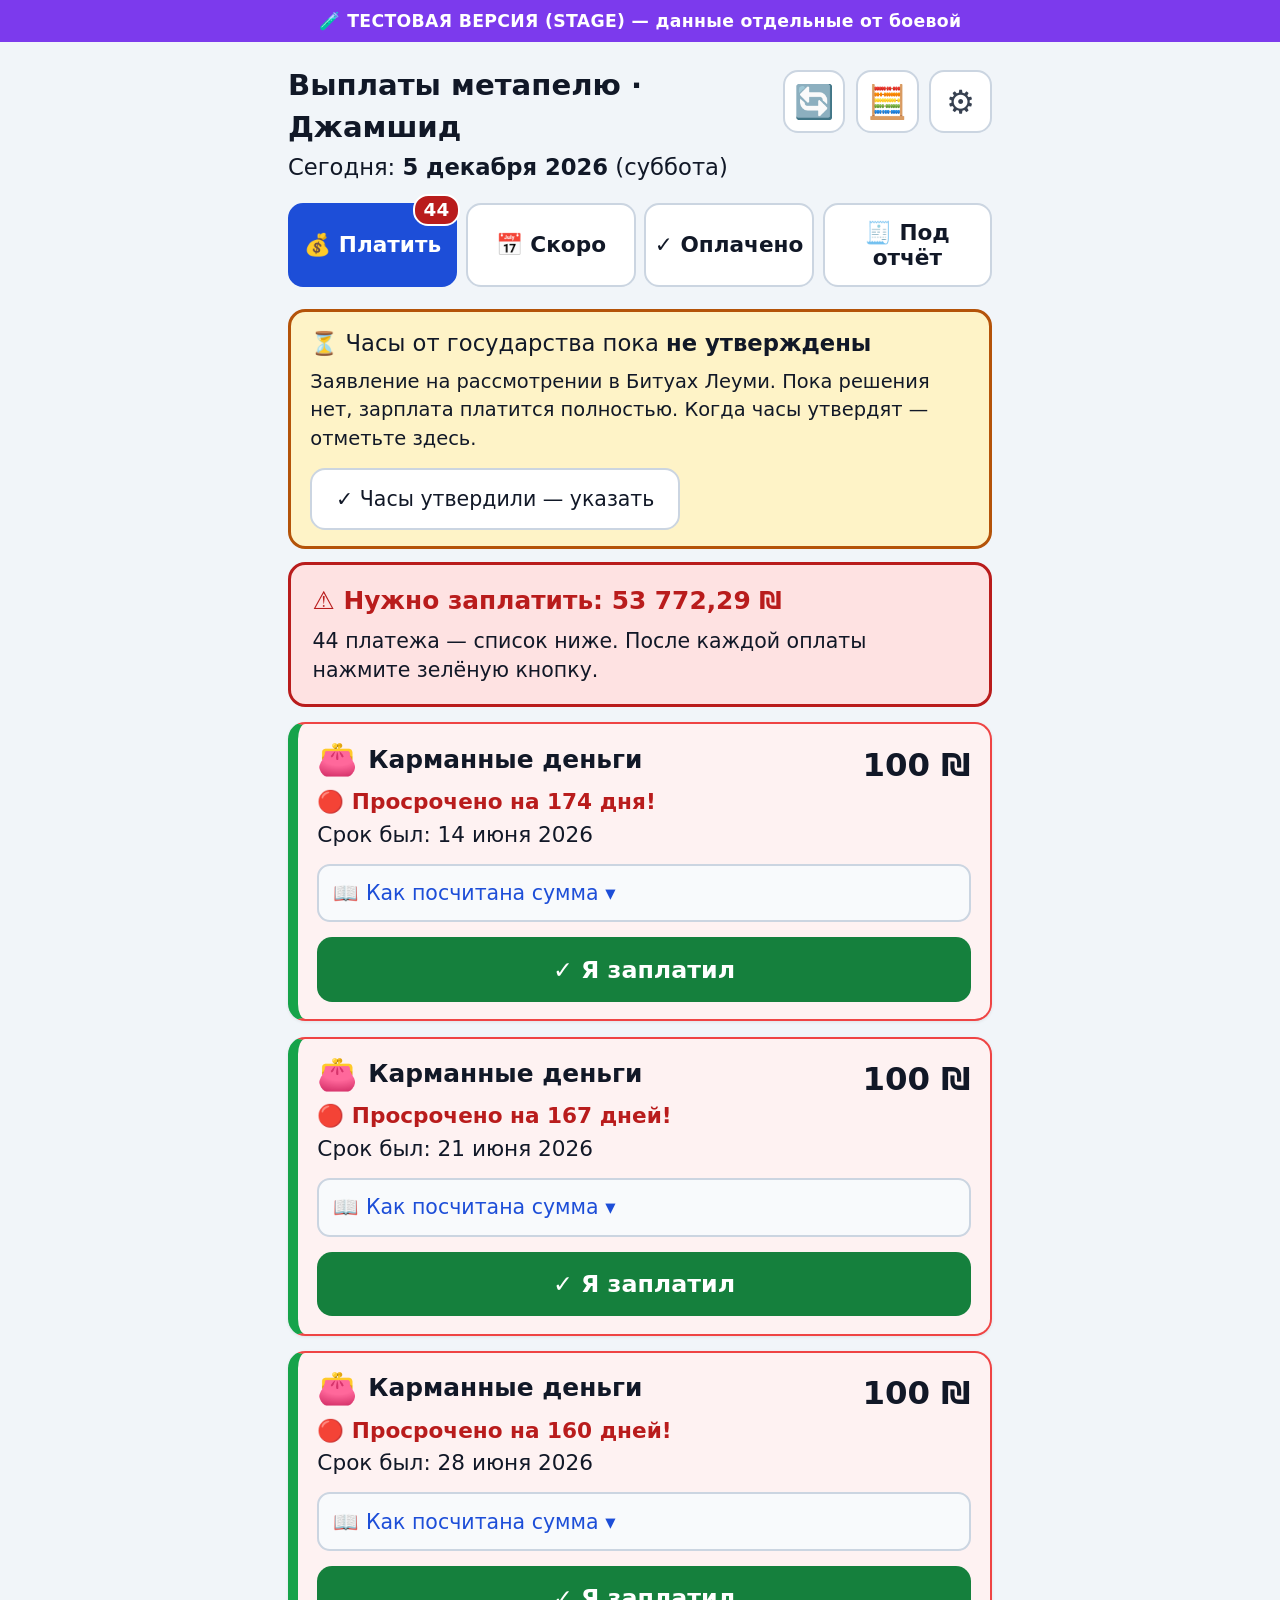
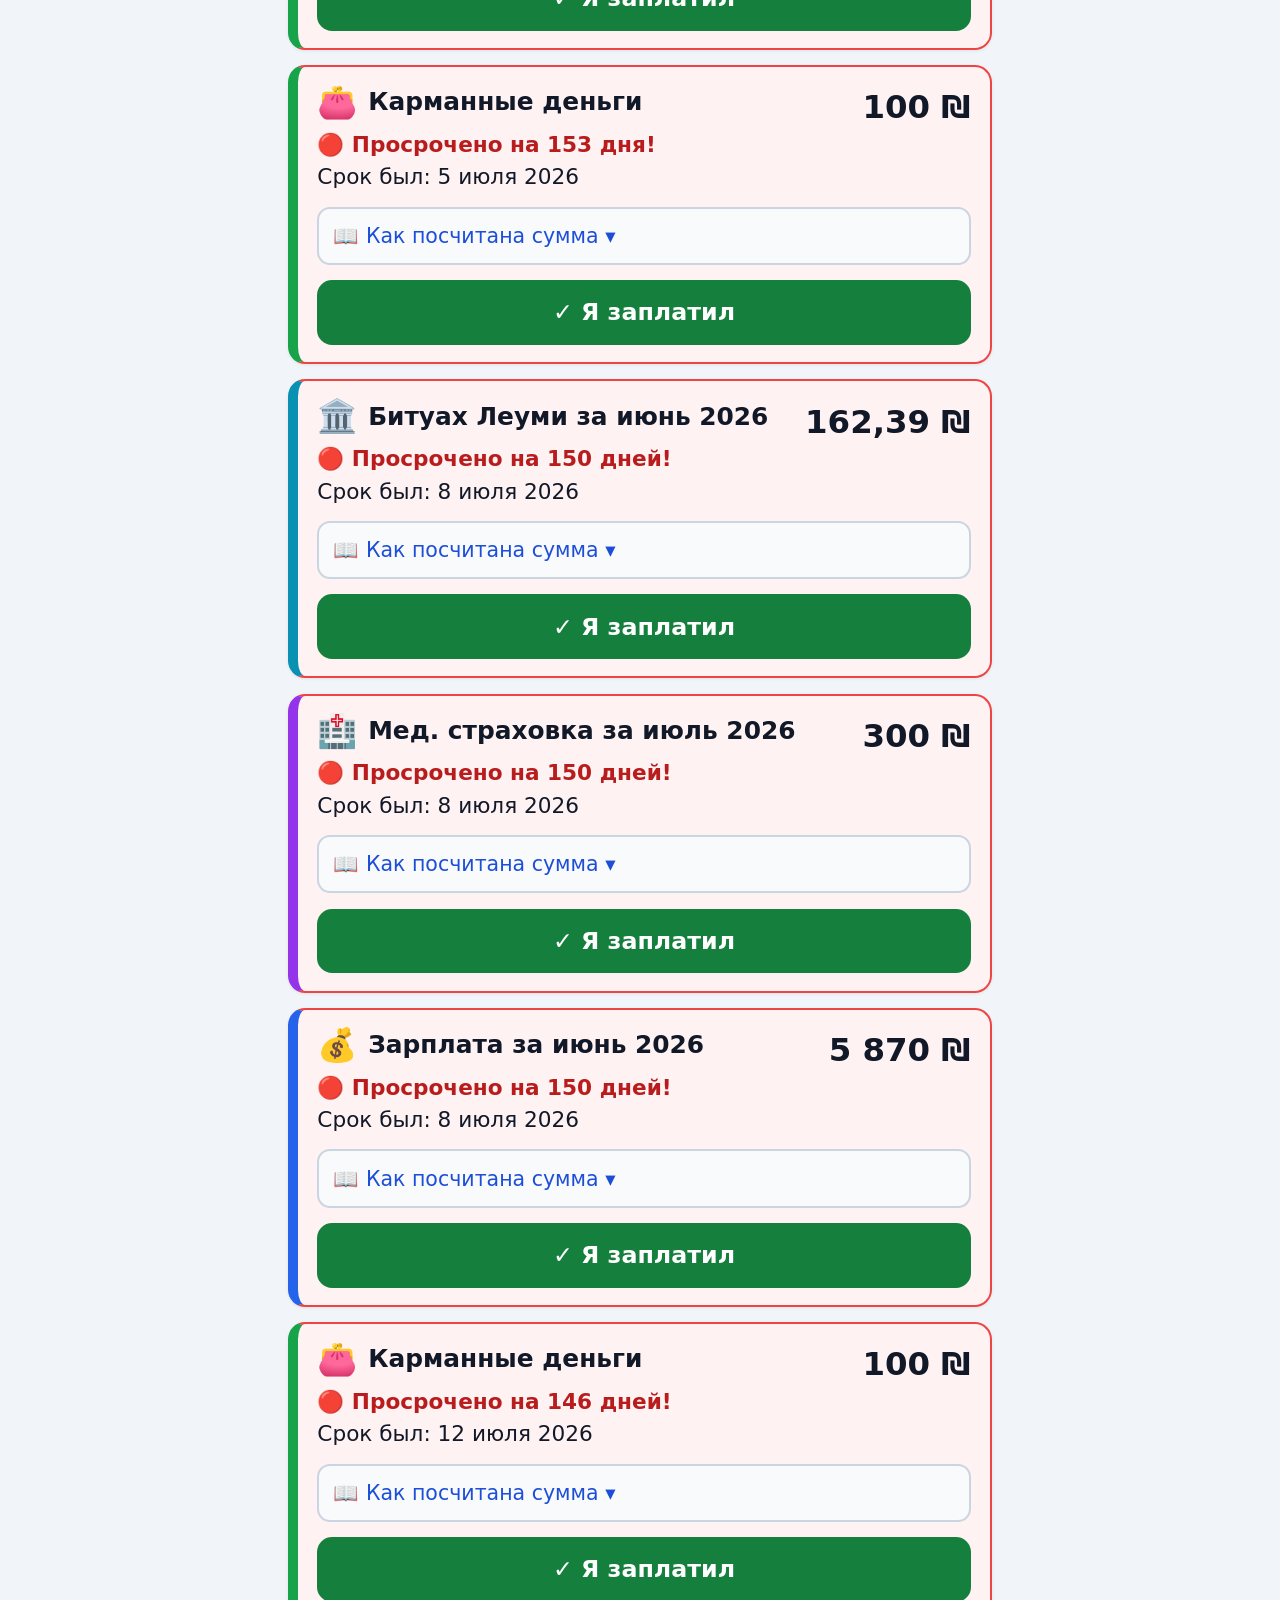
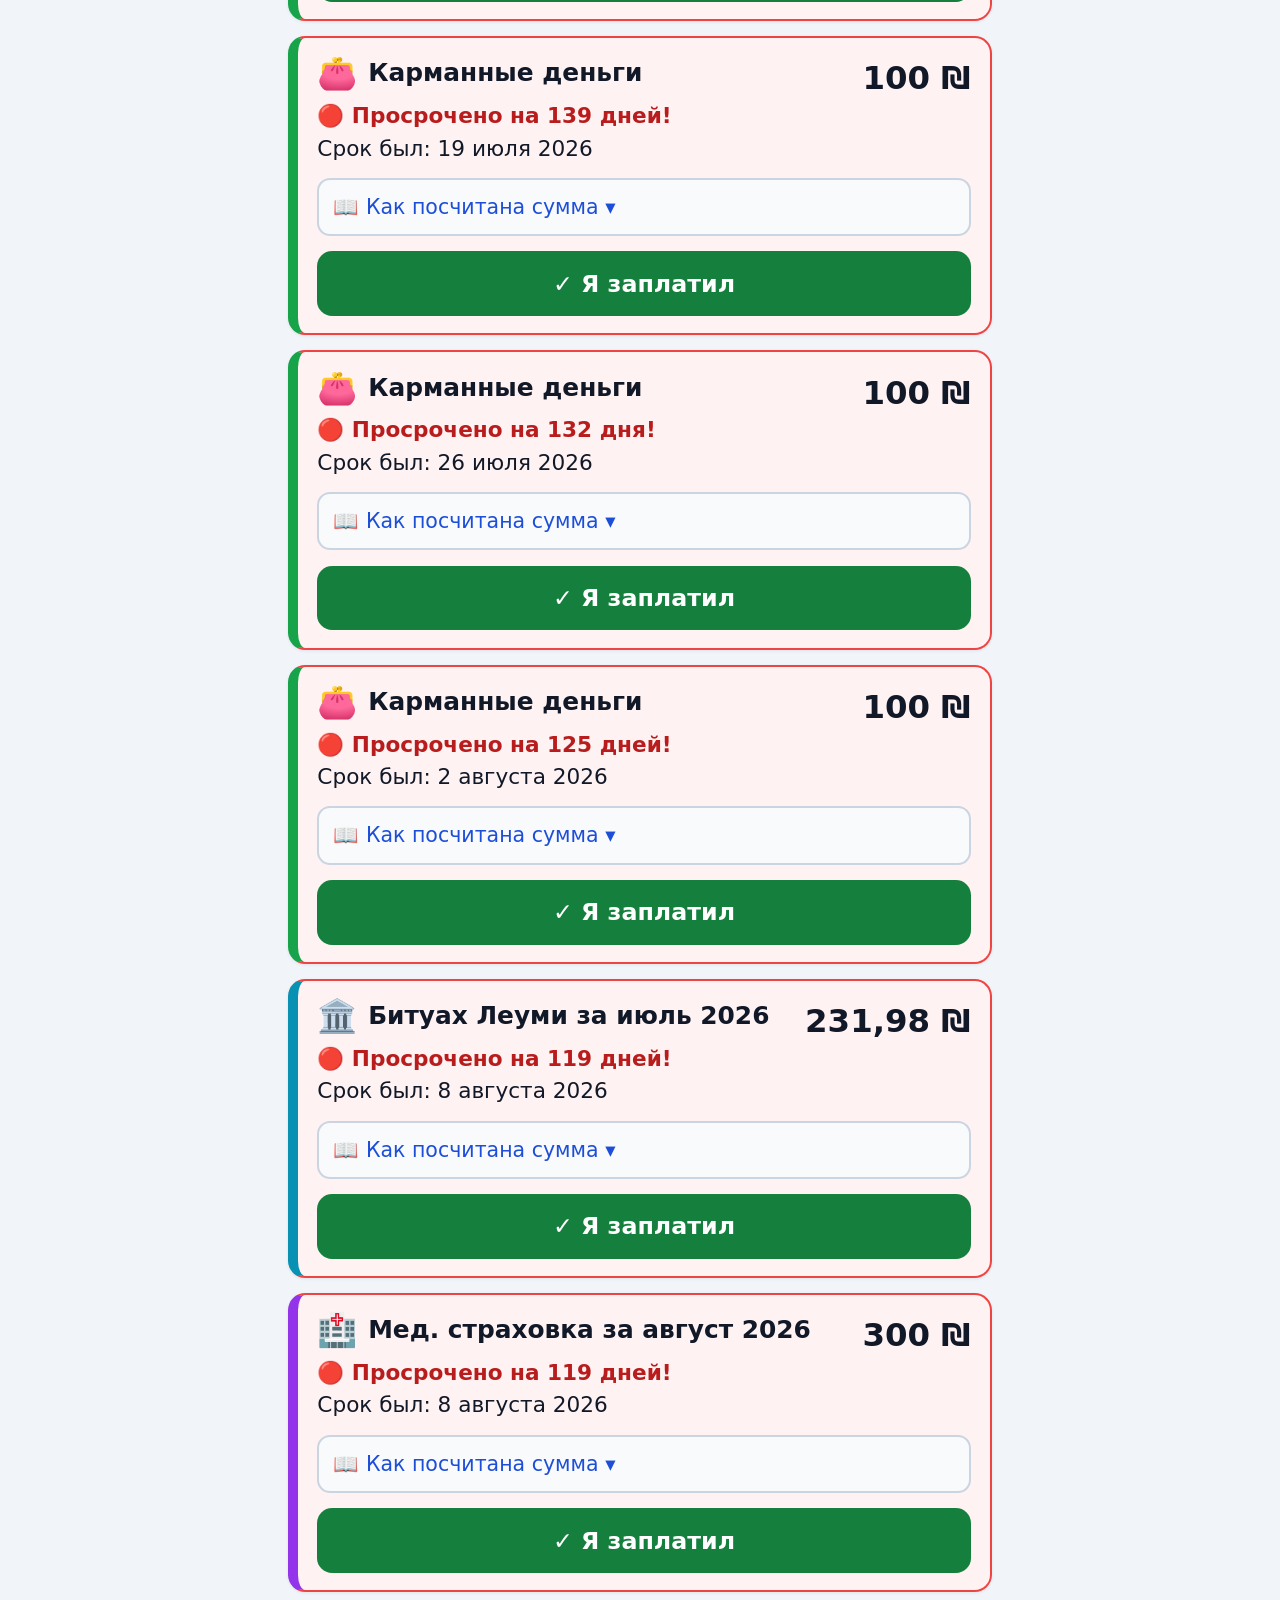
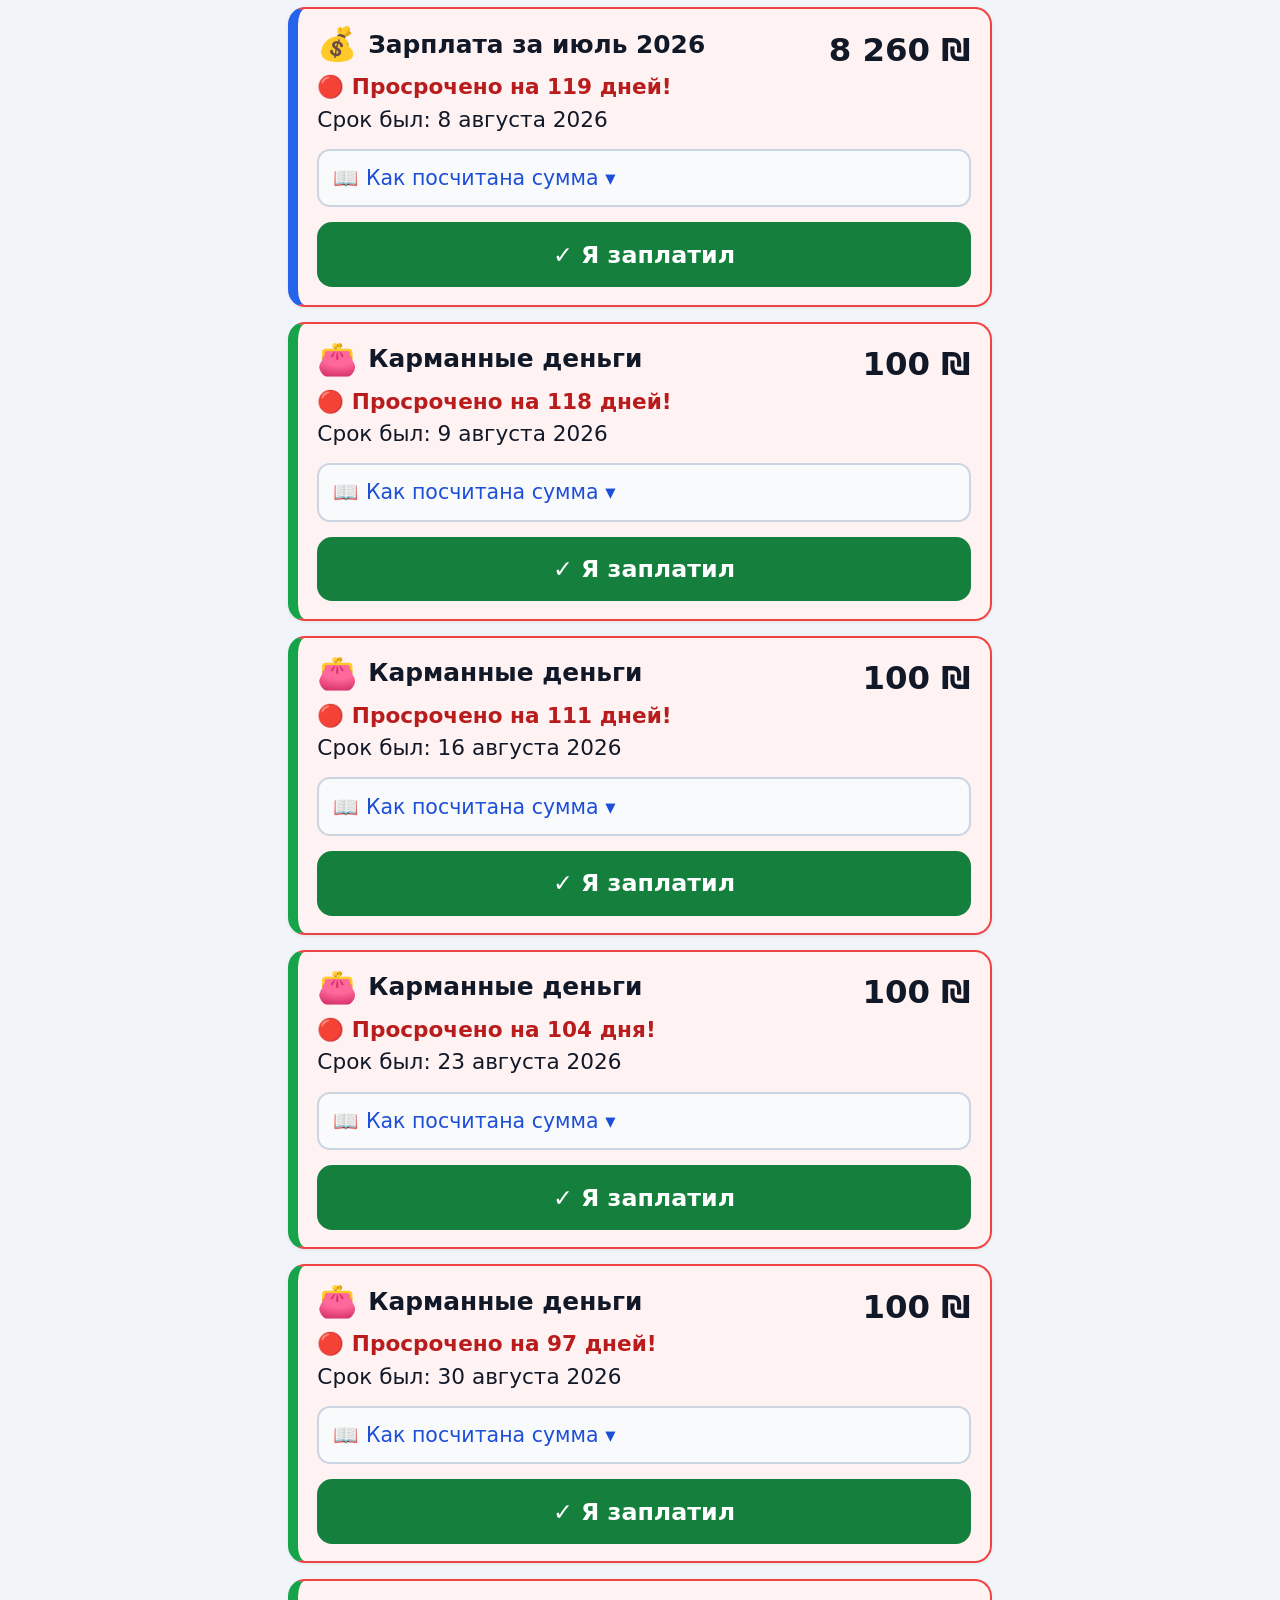
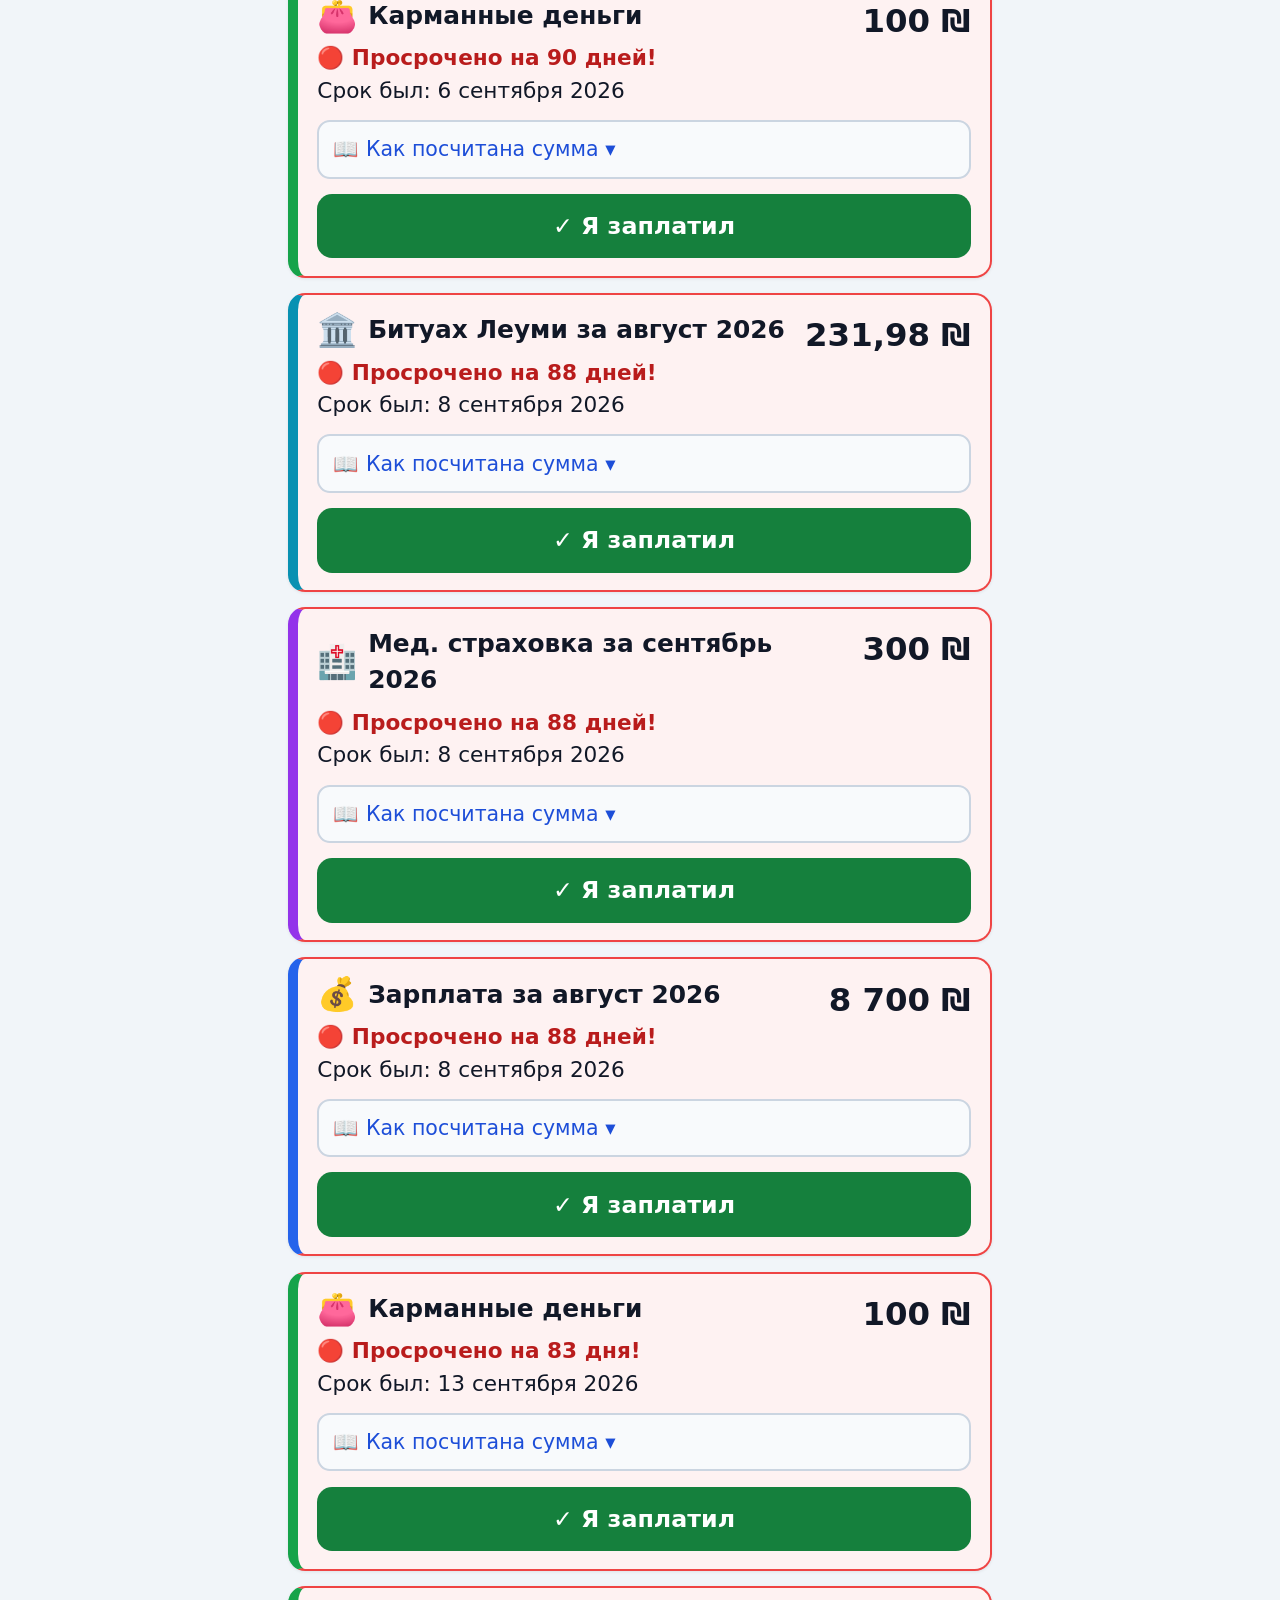
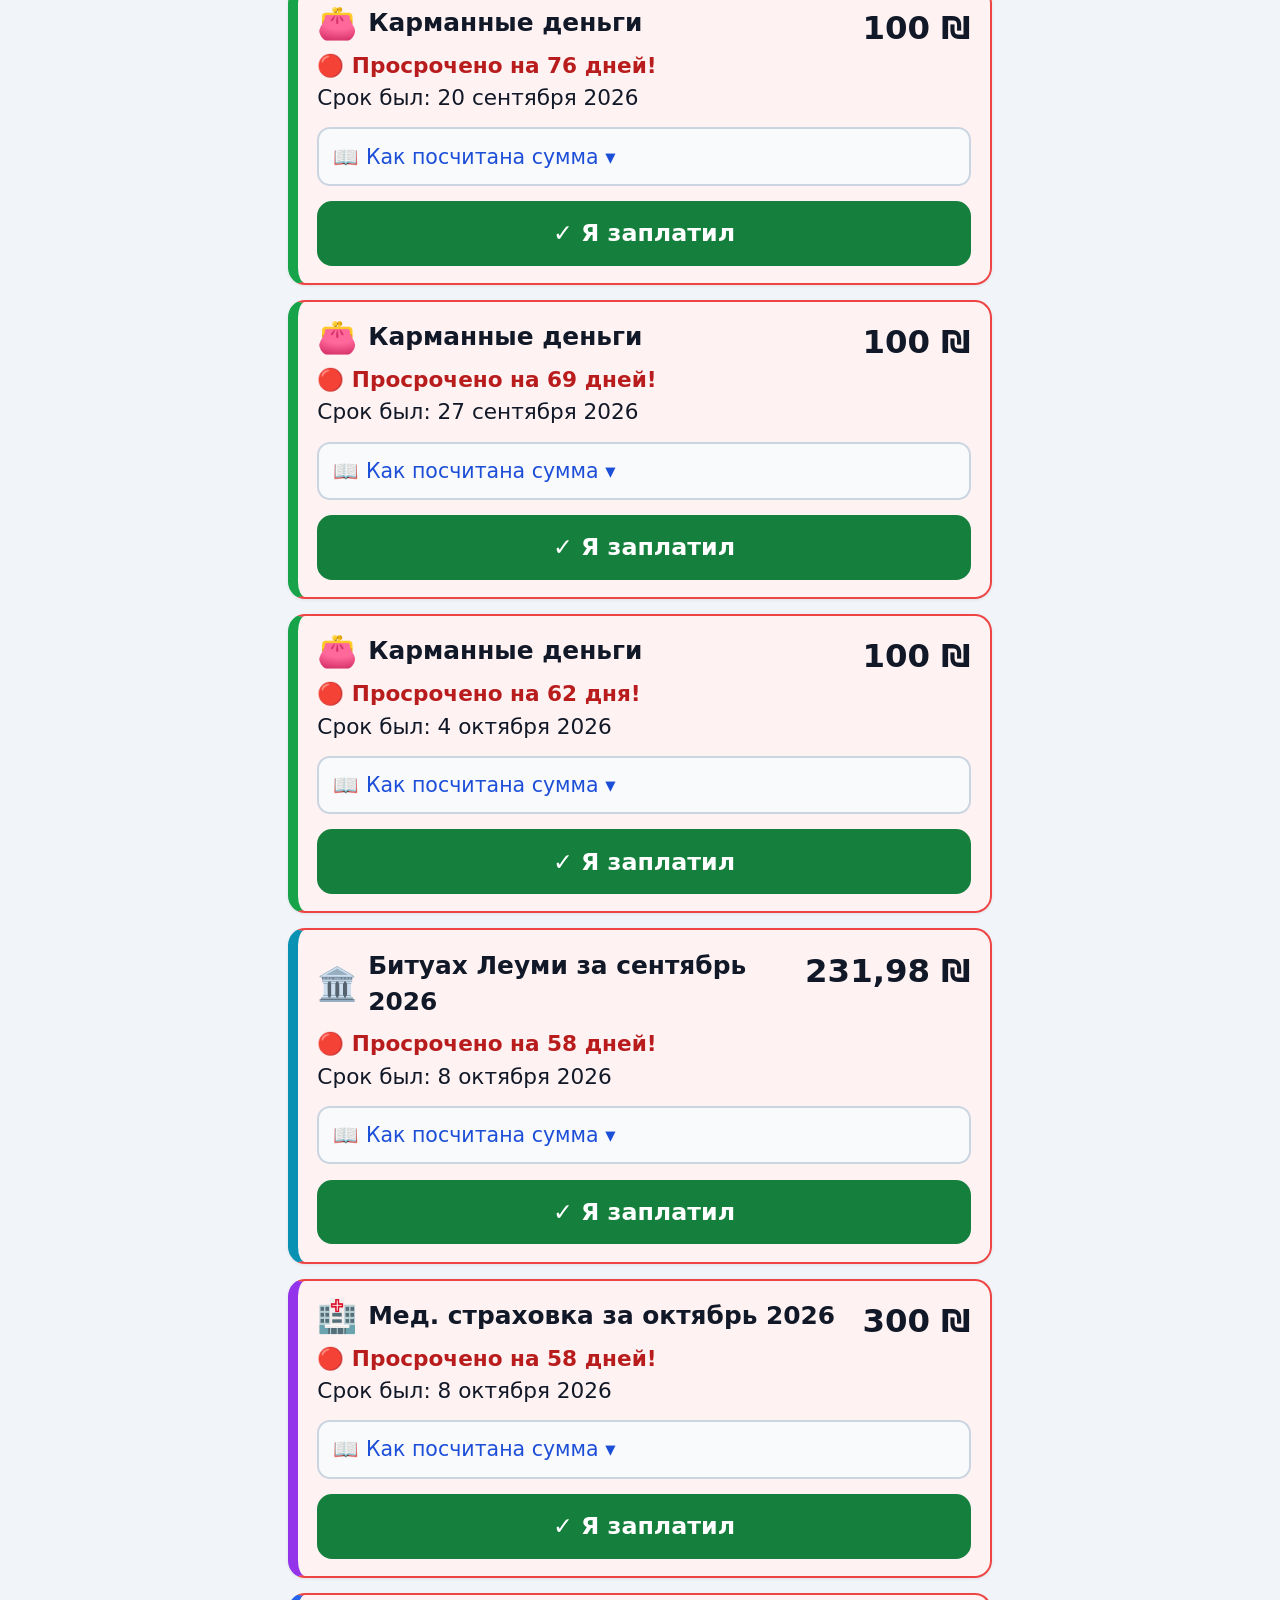
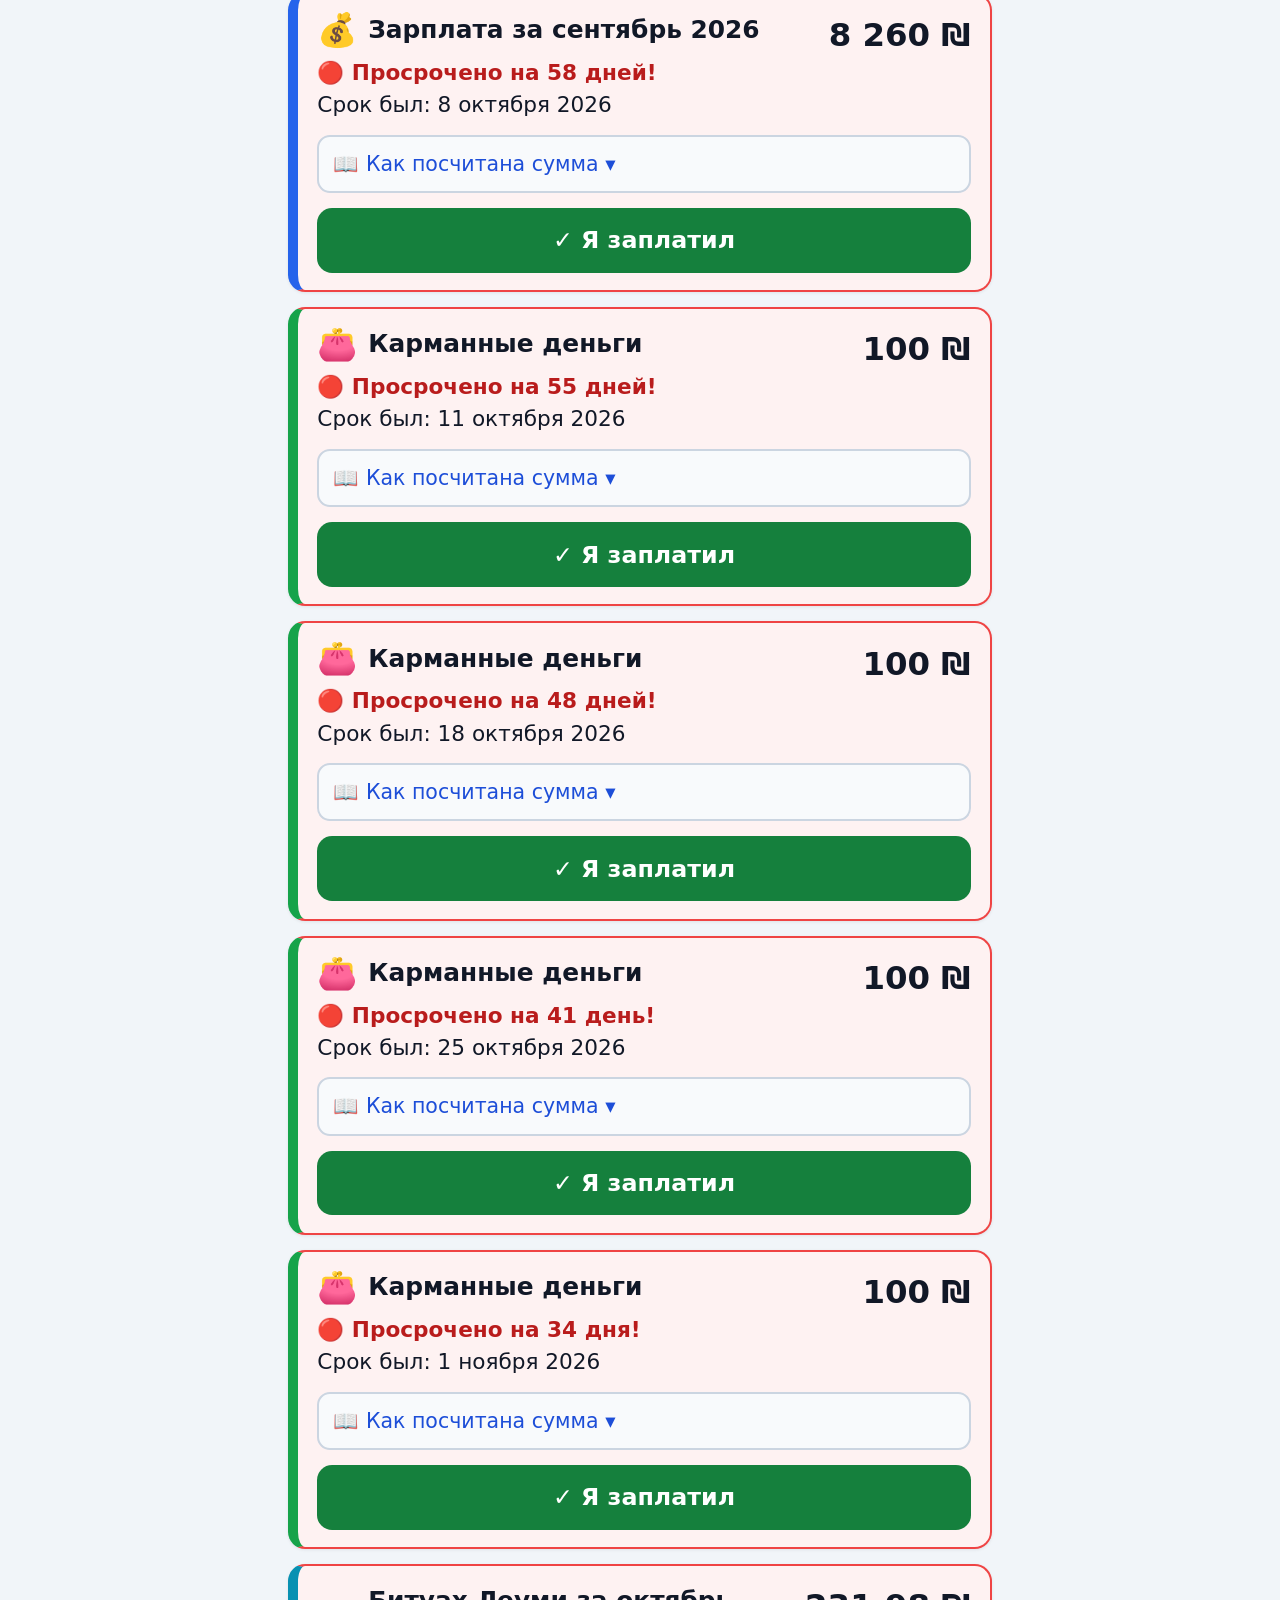
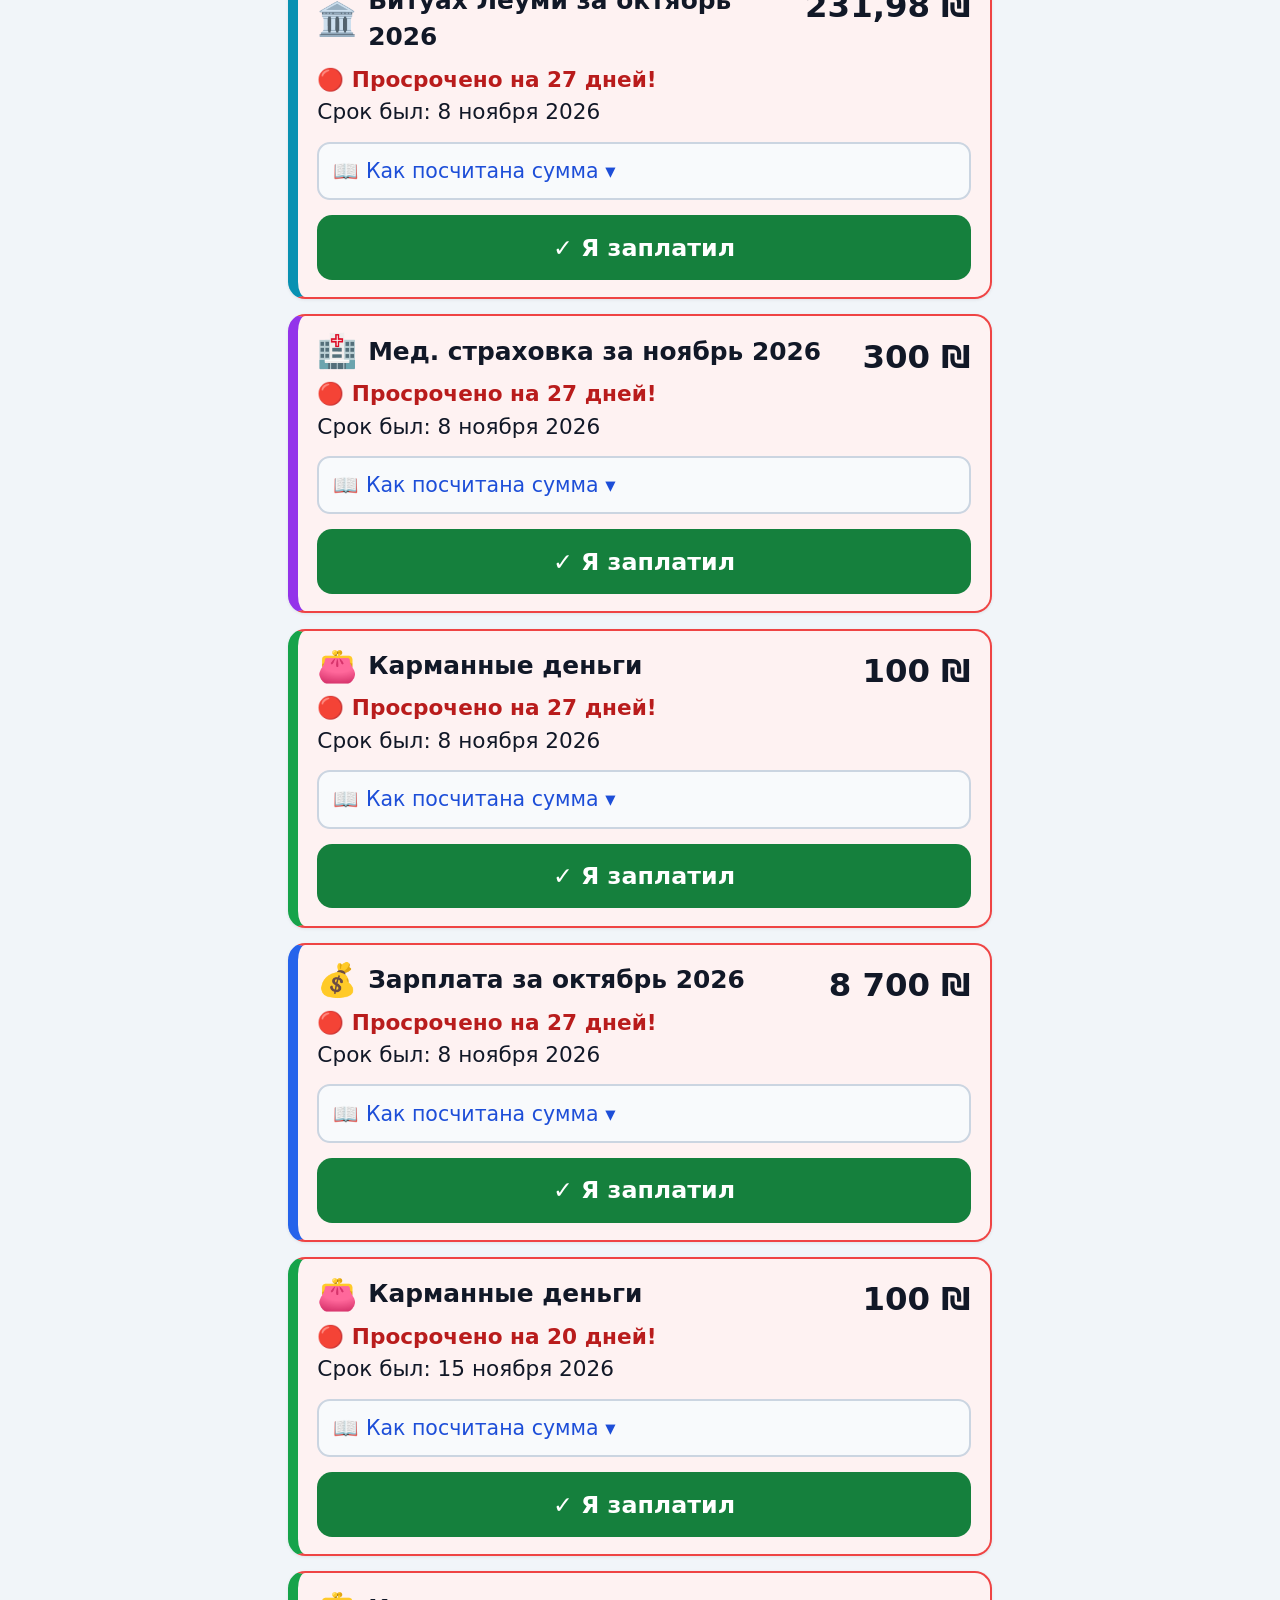
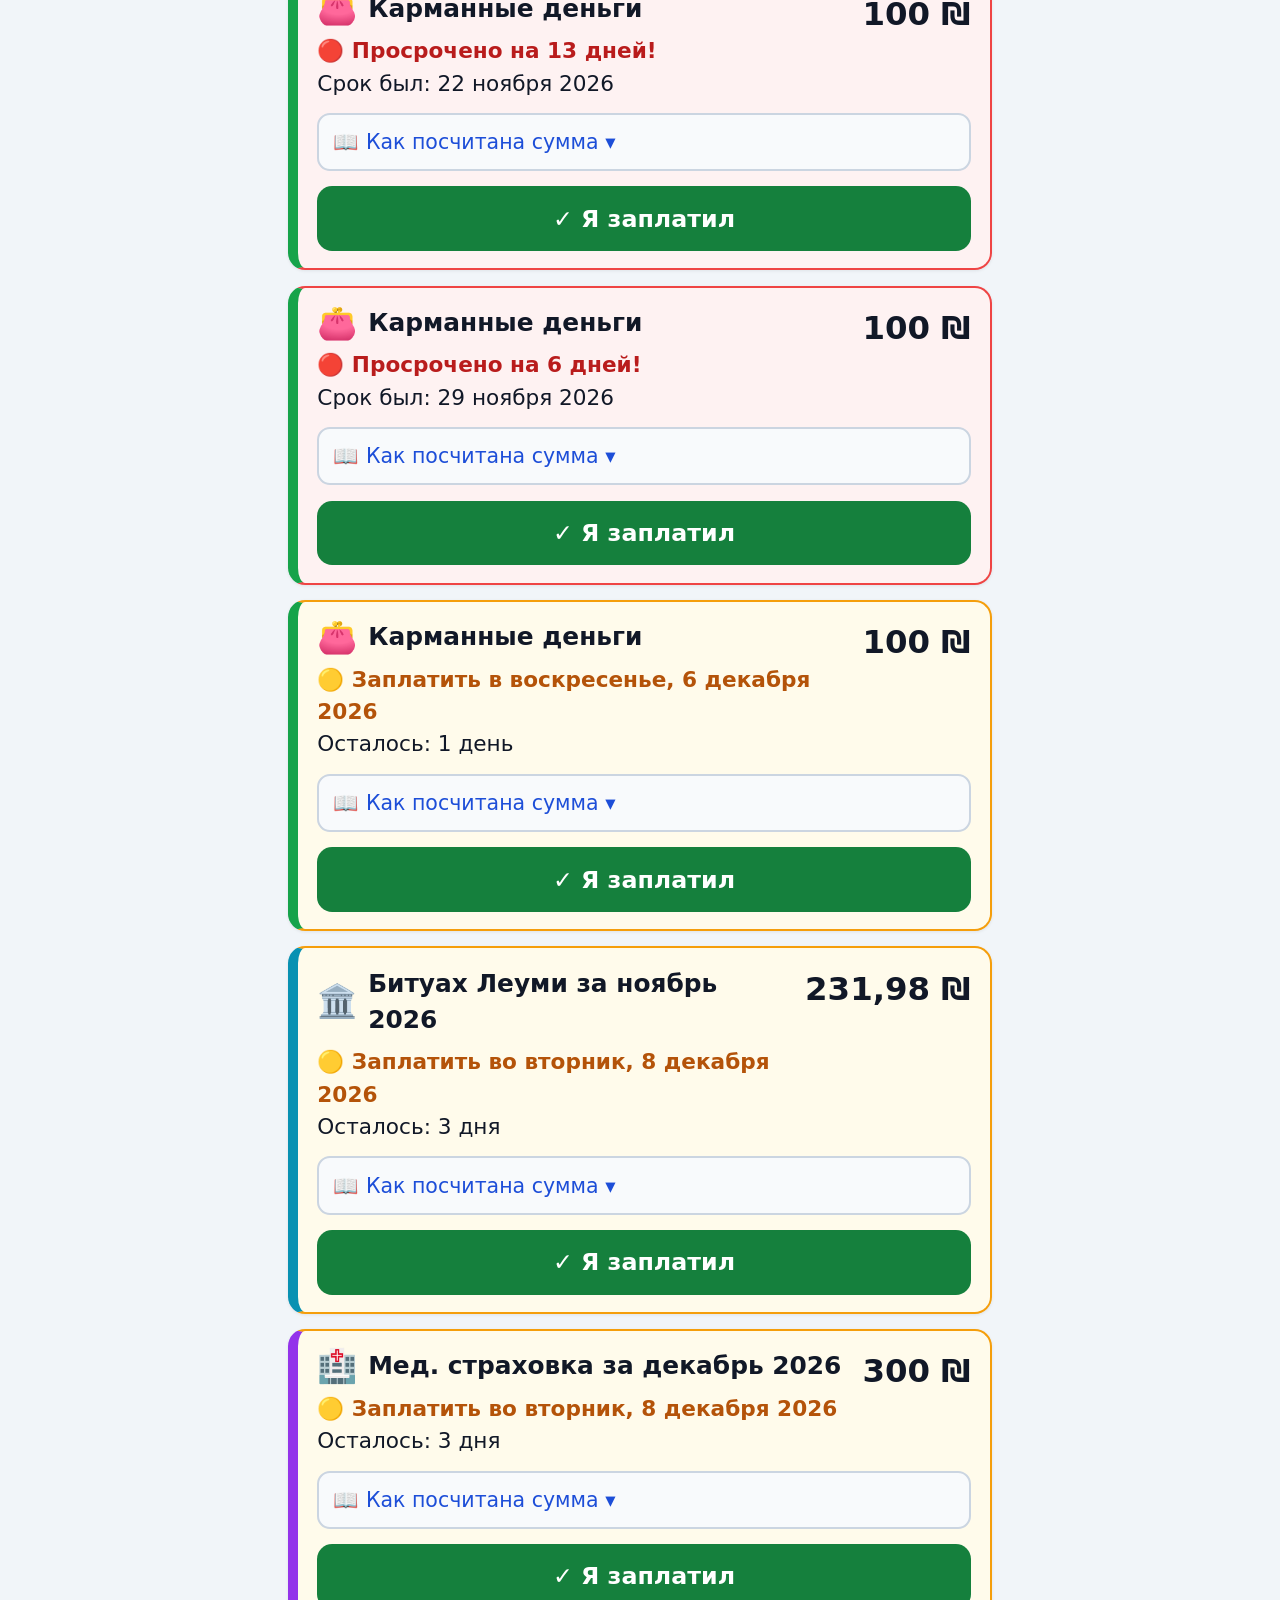
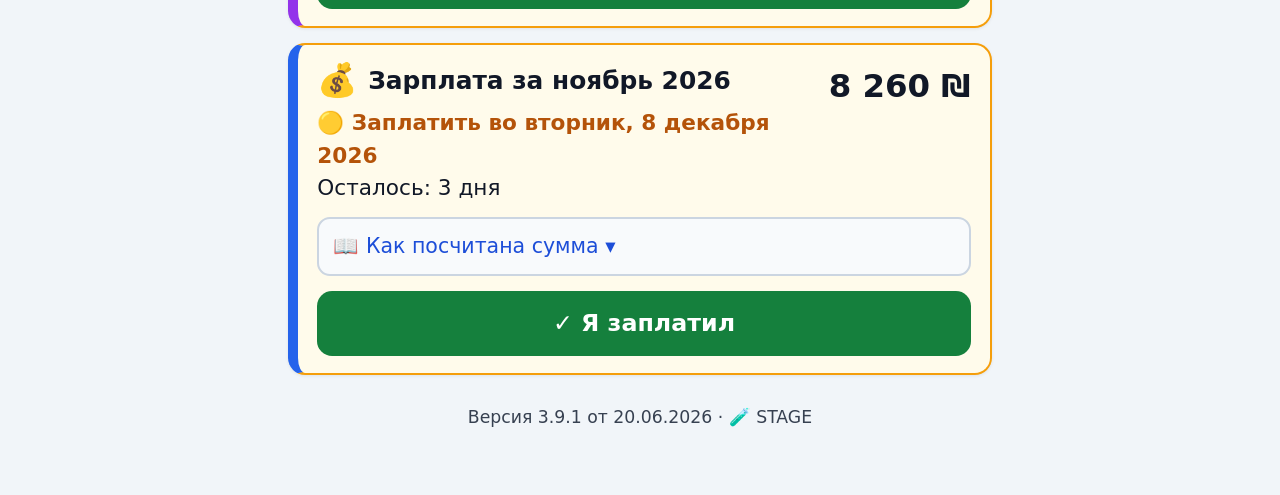
==== stage/index.html @ 010b9f3e "Wrap password fields in forms (settings login + settings token/password-change) to clear Chrome 'pas" ====
<!DOCTYPE html>
<html lang="ru">
<head>
  <meta charset="utf-8">
  <meta name="viewport" content="width=device-width, initial-scale=1">
  <title>Выплаты метапелю</title>
  <meta name="theme-color" content="#1d4ed8">
  <link rel="manifest" href="manifest.json">
  <link rel="icon" type="image/png" href="icons/icon-192.png">
  <link rel="apple-touch-icon" href="icons/icon-180.png">
  <meta name="mobile-web-app-capable" content="yes">
  <meta name="apple-mobile-web-app-capable" content="yes">
  <meta name="apple-mobile-web-app-status-bar-style" content="default">
  <meta name="apple-mobile-web-app-title" content="Выплаты">
  <link rel="stylesheet" href="css/styles.css">
</head>
<body>
  <div class="wrap">
    <header>
      <h1 id="hdr-title">Выплаты метапелю</h1>
      <div id="hdr-today"></div>
      <button id="btn-refresh" title="Обновить приложение — загрузить последнюю версию">🔄</button>
      <button id="btn-final" title="Калькулятор окончания работы">🧮</button>
      <button id="btn-settings" title="Настройки (для родственников)">⚙</button>
      <button id="btn-notify" class="btn btn-light" style="display:none">🔔 Включить напоминания на экране</button>
    </header>

    <nav>
      <button class="tab active" data-tab="due">💰 Платить<span id="badge-due" style="display:none">0</span></button>
      <button class="tab" data-tab="upcoming">📅 Скоро</button>
      <button class="tab" data-tab="history">✓ Оплачено</button>
      <button class="tab" data-tab="advance">🧾 Под отчёт<span id="badge-advance" class="tab-dot" style="display:none"></span></button>
    </nav>

    <main id="content"></main>
    <footer id="app-version"></footer>
  </div>

  <!-- диалог «Оплачено» -->
  <div class="modal" id="modal-pay">
    <div class="modal-box">
      <h2 id="pay-title"></h2>
      <div class="muted" id="pay-due"></div>
      <div class="pay-amount-big" id="pay-amount-big"></div>
      <ul id="pay-breakdown"></ul>
      <div class="form-row" id="pay-sats-row" style="display:none">
        <label for="pay-sats">Суббот отработано</label>
        <div class="stepper">
          <button type="button" id="pay-sats-minus">−</button>
          <input type="number" id="pay-sats" min="0" max="5" step="1">
          <button type="button" id="pay-sats-plus">+</button>
        </div>
      </div>
      <div class="form-row">
        <label>Как оплачено</label>
        <div class="method-toggle">
          <button type="button" class="method-btn" id="pay-method-transfer">🏦 Перевод</button>
          <button type="button" class="method-btn" id="pay-method-cash">💵 Наличные</button>
        </div>
      </div>
      <button type="button" class="btn-breakdown" id="pay-details-toggle">✎ Поправить сумму или дату</button>
      <div id="pay-details" style="display:none">
        <div class="form-row">
          <label for="pay-amount">Сколько заплатили, ₪</label>
          <input type="number" id="pay-amount" min="0" step="any">
        </div>
        <div class="form-row">
          <label for="pay-date">Когда заплатили</label>
          <input type="date" id="pay-date">
        </div>
      </div>
      <div class="hint" id="pay-cash-hint" style="display:none">После подтверждения метапель распишется в получении.</div>
      <div class="modal-actions">
        <button class="btn btn-pay" id="pay-confirm">✓ Да, деньги выплачены</button>
        <button class="btn btn-undo modal-close">Отмена — вернуться назад</button>
      </div>
    </div>
  </div>

  <!-- расписка: подпись метапеля пальцем -->
  <div class="modal" id="modal-sign">
    <div class="modal-box">
      <h2>✍ Расписка о получении</h2>
      <div class="sign-text" id="sign-text"></div>
      <canvas id="sign-canvas"></canvas>
      <div class="hint">Метапель: распишитесь пальцем в рамке выше и нажмите ОК.</div>
      <div class="modal-actions">
        <button class="btn btn-pay" id="sign-ok">✓ ОК — деньги получил</button>
        <button class="btn btn-light" id="sign-clear">Стереть и расписаться заново</button>
        <button class="btn btn-undo" id="sign-later">Позже (расписаться потом)</button>
      </div>
    </div>
  </div>

  <!-- дополнительный платёж: подарок / под отчёт -->
  <div class="modal" id="modal-extra">
    <div class="modal-box">
      <h2 id="extra-title">➕ Выдать деньги</h2>
      <!-- тип выбирается кнопкой на вкладке «Под отчёт», поэтому переключатель скрыт -->
      <div class="form-row" id="extra-kind-row" style="display:none">
        <label>Что это</label>
        <div class="method-toggle">
          <button type="button" class="method-btn" id="extra-kind-gift">🎁 Подарок</button>
          <button type="button" class="method-btn" id="extra-kind-advance">🧾 Под отчёт</button>
        </div>
      </div>
      <div class="hint" id="extra-kind-hint"></div>
      <div class="form-row">
        <label for="extra-amount">Сумма, ₪</label>
        <input type="number" id="extra-amount" min="0" step="any">
      </div>
      <div class="form-row">
        <label for="extra-date">Дата</label>
        <input type="date" id="extra-date">
      </div>
      <div class="form-row">
        <label for="extra-note">На что (не обязательно)</label>
        <input type="text" id="extra-note" placeholder="например: продукты">
      </div>
      <div class="form-row">
        <label>Как оплачено</label>
        <div class="method-toggle">
          <button type="button" class="method-btn" id="extra-method-transfer">🏦 Перевод</button>
          <button type="button" class="method-btn" id="extra-method-cash">💵 Наличные</button>
        </div>
      </div>
      <div class="modal-actions">
        <button class="btn btn-pay" id="extra-confirm">✓ Деньги выданы</button>
        <button class="btn btn-undo modal-close">Отмена</button>
      </div>
    </div>
  </div>

  <!-- возврат по отчёту: чеки / сдача -->
  <div class="modal" id="modal-return">
    <div class="modal-box">
      <h2>➖ Принять отчёт</h2>
      <div class="muted">Метапель отчитывается чеками или возвращает сдачу — сумма спишется с «под отчёт».</div>
      <div class="form-row">
        <label for="return-amount">Сумма, ₪</label>
        <input type="number" id="return-amount" min="0" step="any">
      </div>
      <div class="form-row">
        <label for="return-date">Дата</label>
        <input type="date" id="return-date">
      </div>
      <div class="form-row">
        <label for="return-note">Чем отчитался</label>
        <input type="text" id="return-note" placeholder="чеки / сдача наличными">
      </div>
      <div class="modal-actions">
        <button class="btn btn-pay" id="return-confirm">✓ Принято</button>
        <button class="btn btn-undo modal-close">Отмена</button>
      </div>
    </div>
  </div>

  <!-- часы Битуах Леуми: отметка утверждения и количество (с главного экрана) -->
  <div class="modal" id="modal-hours">
    <div class="modal-box">
      <h2>⏱ Часы Битуах Леуми</h2>
      <div class="muted">Государство выделяет часы по уходу. Когда их утвердят — укажите, сколько часов в неделю утвердили.</div>
      <div class="form-row">
        <label for="hours-input">Часов в неделю</label>
        <div class="stepper">
          <button type="button" id="hours-minus">−</button>
          <input type="number" id="hours-input" min="0" max="26" step="1">
          <button type="button" id="hours-plus">+</button>
        </div>
      </div>
      <div class="hint" id="hours-effect"></div>
      <div class="modal-actions">
        <button class="btn btn-pay" id="hours-save">✓ Часы утверждены — сохранить</button>
        <button class="btn btn-light" id="hours-revert" style="display:none">Отметить: часы ещё не утверждены</button>
        <button class="btn btn-undo modal-close">Отмена</button>
      </div>
    </div>
  </div>

  <!-- калькулятор окончания работы (для родственников, из настроек) -->
  <div class="modal" id="modal-final">
    <div class="modal-box">
      <h2>🧮 Окончание работы — расчёт</h2>
      <div class="muted">Ориентировочный финальный расчёт по разделу 6 памятки.</div>
      <div class="form-row">
        <label for="final-date">Последний день работы</label>
        <input type="date" id="final-date">
      </div>
      <div class="form-row">
        <label>Причина</label>
        <div class="method-toggle">
          <button type="button" class="method-btn" id="final-reason-employer">Увольняет работодатель</button>
          <button type="button" class="method-btn" id="final-reason-worker">Уходит сам</button>
        </div>
      </div>
      <div class="form-row">
        <label for="final-vacation-used">Использовано дней отпуска</label>
        <input type="number" id="final-vacation-used" min="0" step="1" value="0">
      </div>
      <button class="btn btn-pay" id="final-calc">Посчитать</button>
      <div id="final-result"></div>
      <div class="modal-actions">
        <button class="btn btn-undo modal-close">Закрыть</button>
      </div>
    </div>
  </div>

  <!-- большое окно подтверждения (вместо системного confirm/alert) -->
  <div class="modal" id="modal-confirm">
    <div class="modal-box">
      <h2 id="confirm-title">Подтверждение</h2>
      <div class="confirm-text" id="confirm-text"></div>
      <div class="modal-actions">
        <button class="btn btn-undo" id="confirm-no">Нет, вернуться назад</button>
        <button class="btn btn-danger" id="confirm-yes">Да</button>
      </div>
    </div>
  </div>

  <!-- большой тост-подтверждение -->
  <div id="toast"></div>

  <!-- пароль настроек -->
  <div class="modal" id="modal-pass">
    <div class="modal-box">
      <h2>Вход в настройки</h2>
      <div class="muted">Этот раздел — для родственников, которые настраивают суммы.</div>
      <form id="pass-form" autocomplete="off">
        <div class="form-row">
          <label for="pass-input">Пароль</label>
          <input type="password" id="pass-input" autocomplete="off">
        </div>
      </form>
      <div class="error" id="pass-error" style="display:none">Неверный пароль.</div>
      <div class="hint" id="pass-hint" style="display:none">Пароль по умолчанию: 1234 — смените его в настройках.</div>
      <div class="modal-actions">
        <button class="btn btn-pay" id="pass-confirm">Войти</button>
        <button class="btn btn-undo modal-close">Отмена</button>
      </div>
    </div>
  </div>

  <script src="js/env.js"></script>
  <script src="js/calc.js"></script>
  <script src="js/storage.js"></script>
  <script src="js/sync.js"></script>
  <script src="js/app.js"></script>
</body>
</html>
---- stage/css/styles.css ----
/* Интерфейс рассчитан на пожилого пользователя со слабой моторикой:
   крупный шрифт, большие зоны нажатия (56px+), высокий контраст,
   статусы дублируются цветом, значком и словами. */

* { box-sizing: border-box; }

:root {
  --bg: #f1f5f9;
  --card-bg: #ffffff;
  --text: #111827;
  --muted: #374151;
  --accent: #1d4ed8;
  --green: #15803d;
  --green-dark: #166534;
  --red: #b91c1c;
  --amber: #b45309;
  --gift: #7c3aed;
  --border: #cbd5e1;
}

html, body {
  margin: 0;
  padding: 0;
  background: var(--bg);
  color: var(--text);
  font-family: "Segoe UI", system-ui, -apple-system, Roboto, Arial, sans-serif;
  font-size: 20px;
  line-height: 1.45;
}

button { font-family: inherit; }

.wrap {
  max-width: 680px;
  margin: 0 auto;
  padding: 12px 14px 60px;
}

/* плашка тестовой версии (staging) — только на /stage/ */
.stage-banner {
  background: var(--gift);
  color: #fff;
  text-align: center;
  font-weight: 700;
  font-size: 16px;
  padding: 8px 12px;
  letter-spacing: 0.3px;
}

/* ---------- шапка ---------- */

header { position: relative; padding-right: 202px; }

header h1 {
  font-size: 27px;
  margin: 8px 0 2px;
}

#hdr-sub {
  color: var(--muted);
  font-size: 17px;
  margin-bottom: 6px;
}

#hdr-today {
  font-size: 21px;
  margin-bottom: 10px;
}

.sim-badge {
  background: var(--amber);
  color: #fff;
  border-radius: 8px;
  padding: 2px 10px;
  font-size: 15px;
  vertical-align: middle;
}

#btn-settings, #btn-final, #btn-refresh {
  position: absolute;
  top: 6px;
  width: 58px;
  height: 58px;
  font-size: 30px;
  border: 2px solid var(--border);
  border-radius: 14px;
  background: var(--card-bg);
  cursor: pointer;
  color: var(--muted);
}

#btn-settings { right: 0; }
#btn-final { right: 68px; }
#btn-refresh { right: 136px; }

#btn-notify {
  margin-bottom: 10px;
}

/* ---------- вкладки ---------- */

nav {
  display: flex;
  gap: 8px;
  position: sticky;
  top: 0;
  background: var(--bg);
  padding: 8px 0;
  z-index: 5;
}

.tab {
  flex: 1;
  display: flex;
  align-items: center;
  justify-content: center;
  text-align: center;
  border: 2px solid var(--border);
  background: var(--card-bg);
  border-radius: 14px;
  padding: 14px 4px;
  font-size: 20px;
  font-weight: 600;
  cursor: pointer;
  color: var(--text);
  position: relative;
  min-height: 62px;
}

.tab.active {
  background: var(--accent);
  border-color: var(--accent);
  color: #fff;
}

#badge-due {
  position: absolute;
  top: -10px;
  right: -4px;
  background: var(--red);
  color: #fff;
  font-size: 17px;
  font-weight: 700;
  border-radius: 14px;
  min-width: 28px;
  padding: 3px 8px;
  border: 2px solid #fff;
}

/* точка на вкладке «Под отчёт», когда за метапелем числятся деньги */
.tab-dot {
  position: absolute;
  top: -7px;
  right: -3px;
  width: 16px;
  height: 16px;
  border-radius: 50%;
  background: var(--amber);
  border: 2px solid var(--bg);
}

/* ---------- большой баннер состояния ---------- */

.banner {
  border-radius: 16px;
  padding: 18px 20px;
  margin: 12px 0;
  font-size: 23px;
  font-weight: 700;
  line-height: 1.4;
}

.banner-ok {
  background: #dcfce7;
  border: 3px solid var(--green);
  color: var(--green-dark);
}

.banner-alert {
  background: #fee2e2;
  border: 3px solid var(--red);
  color: var(--red);
}

.banner .banner-sub {
  font-size: 19px;
  font-weight: 400;
  color: var(--text);
  margin-top: 8px;
}

.summary {
  background: #e0e7ff;
  border-radius: 12px;
  padding: 14px 18px;
  margin: 12px 0;
  font-size: 20px;
}

.empty {
  text-align: center;
  color: var(--muted);
  padding: 40px 12px;
  font-size: 22px;
  line-height: 1.7;
}

/* ---------- карточки ---------- */

.card {
  background: var(--card-bg);
  border: 2px solid var(--border);
  border-left: 10px solid #888;
  border-radius: 16px;
  padding: 16px 18px;
  margin: 14px 0;
  box-shadow: 0 1px 3px rgba(15, 23, 42, .08);
}

.card.overdue { background: #fef2f2; border-color: #ef4444; }
.card.due { background: #fffbeb; border-color: #f59e0b; }
.card.paid-card { border-left-color: var(--green); }

.card-head {
  display: flex;
  justify-content: space-between;
  align-items: flex-start;
  gap: 12px;
}

.card-title {
  font-weight: 700;
  font-size: 23px;
  display: flex;
  align-items: center;
  gap: 10px;
}

.card-icon { font-size: 30px; line-height: 1; }

.card-due {
  font-size: 20px;
  margin-top: 8px;
  line-height: 1.5;
}

.late { color: var(--red); font-weight: 700; }
.soon { color: var(--amber); font-weight: 700; }
.fine { color: var(--muted); }

.card-amount {
  font-size: 30px;
  font-weight: 800;
  white-space: nowrap;
}

/* кнопка-раскрывашка «Как посчитано» */

.btn-breakdown {
  display: block;
  width: 100%;
  margin-top: 12px;
  padding: 13px;
  font-size: 19px;
  border: 2px solid var(--border);
  border-radius: 12px;
  background: #f8fafc;
  color: var(--accent);
  cursor: pointer;
  text-align: left;
  min-height: 54px;
}

.breakdown-body {
  display: none;
  margin: 8px 0 0;
  padding: 12px 16px 12px 34px;
  background: #f8fafc;
  border-radius: 12px;
  font-size: 19px;
  color: var(--muted);
}

.breakdown-body.open { display: block; }

.breakdown-body li { margin: 6px 0; }

.card-actions {
  margin-top: 14px;
  display: flex;
  gap: 10px;
  flex-wrap: wrap;
}

/* ---------- кнопки ---------- */

.btn {
  border: none;
  border-radius: 14px;
  padding: 16px 22px;
  font-size: 22px;
  cursor: pointer;
  font-weight: 700;
  min-height: 60px;
}

.btn-pay {
  background: var(--green);
  color: #fff;
  width: 100%;
}

.btn-pay:hover { background: var(--green-dark); }

.btn-undo {
  background: #e2e8f0;
  color: var(--text);
  width: 100%;
  font-weight: 600;
}

.btn-undo:hover { background: #cbd5e1; }

.btn-light {
  background: var(--card-bg);
  border: 2px solid var(--border);
  color: var(--text);
  font-weight: 500;
  font-size: 19px;
  min-height: 56px;
}

/* Видимый индикатор фокуса для клавиатуры/внешней клавиатуры iPad и VoiceOver.
   :focus-visible не срабатывает на касание/мышь — обычный вид кнопок не меняется,
   так что для пожилого пользователя пальцем ничего не «прыгает». */
button:focus-visible,
input:focus-visible,
select:focus-visible,
.tab:focus-visible,
.balance-head.clickable:focus-visible {
  outline: 4px solid var(--accent);
  outline-offset: 3px;
}
/* на залитых синих/зелёных/янтарных кнопках синий контур сливается — белый с ореолом */
.btn-pay:focus-visible,
.tab.active:focus-visible,
.btn-sign:focus-visible,
.btn-danger:focus-visible,
.btn-return:focus-visible,
.btn-give-advance:focus-visible,
.btn-give-gift:focus-visible {
  outline-color: #fff;
  box-shadow: 0 0 0 7px rgba(29, 78, 216, 0.6);
}

/* ---------- модальные окна ---------- */

.modal {
  display: none;
  position: fixed;
  inset: 0;
  background: rgba(15, 23, 42, .55);
  z-index: 50;
  align-items: center;
  justify-content: center;
  padding: 14px;
}

.modal.open { display: flex; }

.modal, .modal-box { overscroll-behavior: contain; }

.modal-box {
  background: var(--card-bg);
  border-radius: 18px;
  padding: 22px;
  width: 100%;
  max-width: 480px;
  /* vh не учитывает zoom масштаба текста — задаётся из JS (applyScale) */
  max-height: var(--modal-max, 92vh);
  overflow: auto;
}

.modal-box h2 { margin: 0 0 6px; font-size: 25px; }

.modal-box .muted { color: var(--muted); font-size: 19px; margin-bottom: 10px; }

.modal-box ul {
  padding-left: 22px;
  font-size: 19px;
  color: var(--muted);
}

.pay-amount-big {
  font-size: 34px;
  font-weight: 800;
  margin: 6px 0 10px;
}

.modal-actions {
  display: flex;
  flex-direction: column;
  gap: 12px;
  margin-top: 18px;
}

.form-row {
  display: flex;
  justify-content: space-between;
  align-items: center;
  gap: 12px;
  margin: 14px 0;
}

.form-row label { font-size: 20px; flex: 1; }

.form-row input, .form-row select {
  width: 190px;
  padding: 14px;
  border: 2px solid var(--border);
  border-radius: 12px;
  font-size: 22px;
  background: #fff;
  color: var(--text);
  min-height: 56px;
}

/* степпер «− / +» для суббот */

.stepper {
  display: flex;
  align-items: center;
  gap: 10px;
}

.stepper button {
  width: 58px;
  height: 58px;
  font-size: 30px;
  font-weight: 700;
  border: 2px solid var(--border);
  border-radius: 12px;
  background: #f8fafc;
  cursor: pointer;
  color: var(--text);
}

.stepper input {
  width: 76px !important;
  text-align: center;
}

/* выбор способа оплаты */

.method-toggle {
  display: flex;
  gap: 10px;
  flex: 1;
}

.method-btn {
  flex: 1;
  min-height: 58px;
  font-size: 19px;
  border: 2px solid var(--border);
  border-radius: 12px;
  background: #f8fafc;
  color: var(--text);
  cursor: pointer;
}

.method-btn.active {
  background: #dbeafe;
  border-color: var(--accent);
  color: var(--accent);
  font-weight: 700;
}

/* расписка с подписью */

.sign-text {
  font-size: 19px;
  background: #f8fafc;
  border-radius: 12px;
  padding: 12px 16px;
  margin-bottom: 12px;
  line-height: 1.5;
}

#sign-canvas {
  width: 100%;
  height: 300px;
  border: 3px dashed var(--accent);
  border-radius: 12px;
  background: #fff;
  touch-action: none;
  display: block;
}

.method-badge { font-size: 19px; margin-top: 6px; }

.no-receipt { color: var(--amber); font-weight: 700; }

.sig-img {
  display: block;
  max-height: 90px;
  max-width: 100%;
  border: 2px solid var(--border);
  border-radius: 10px;
  background: #fff;
  margin-top: 8px;
}

/* кнопка/картинка «показать расписку» (подгрузка подписи из архива) */
.sig-view { margin-top: 10px; }

.btn-sign {
  background: var(--accent);
  color: #fff;
  width: 100%;
}

.btn-sign:hover { background: #1e40af; }

/* дополнительные платежи и баланс «под отчёт» */

/* две отдельные сплошные кнопки выдачи (в стиле приложения, без пунктира) */
.btn-give-advance {
  background: var(--accent);
  color: #fff;
  width: 100%;
  margin: 12px 0 24px;
}
.btn-give-advance:hover { background: #1e40af; }

.btn-give-gift {
  background: var(--gift);
  color: #fff;
  width: 100%;
  margin: 12px 0 8px;
}
.btn-give-gift:hover { background: #5b21b6; }

.balance-card {
  background: #fefce8;
  border: 3px solid var(--amber);
  border-radius: 16px;
  padding: 14px 18px;
  margin: 10px 0;
  font-size: 21px;
}

/* спокойный вид, когда сумма нулевая */
.balance-card.balance-zero {
  background: #f1f5f9;
  border-color: var(--border);
}

/* подарочный баланс — фиолетовый, чтобы не путать с под-отчётом */
.balance-card.bc-gift:not(.balance-zero) {
  background: #f5f3ff;
  border-color: var(--gift);
}

/* «из чего эта сумма» — раскрытие списка записей по клику на карточке */
.balance-head.clickable { cursor: pointer; }
.balance-toggle {
  margin-top: 10px;
  font-size: 18px;
  font-weight: 700;
  color: var(--accent);
}
.bc-gift .balance-toggle { color: var(--gift); }
.balance-details { display: none; margin: 0 0 12px; }
.balance-details.open { display: block; }

/* статус часов Битуах Леуми на главном экране */
.bl-card {
  border-radius: 16px;
  padding: 14px 18px;
  margin: 12px 0;
  font-size: 21px;
  border: 3px solid;
}
.bl-pending { background: #fef3c7; border-color: var(--amber); }
.bl-approved { background: #dcfce7; border-color: var(--green); }
.bl-card .bl-sub { font-size: 18px; font-weight: 400; color: var(--text); margin: 8px 0; }
.bl-card .btn { margin-top: 6px; }

.balance-card .btn { margin-top: 10px; }

.btn-return {
  background: var(--amber);
  color: #fff;
  width: 100%;
}

.btn-return:hover { background: #92400e; }

.return-card { border-left-color: var(--amber) !important; }

.return-amount { color: var(--amber); }

.sync-badge { font-size: 17px; color: var(--muted); margin-top: 4px; }

/* большое окно подтверждения */

.confirm-text {
  font-size: 21px;
  line-height: 1.5;
  margin: 10px 0 6px;
}

.btn-danger {
  background: var(--red);
  color: #fff;
  width: 100%;
}

.btn-danger:hover { background: #991b1b; }

/* большой тост «Записано» */

#toast {
  display: none;
  position: fixed;
  left: 50%;
  bottom: 36px;
  transform: translateX(-50%);
  background: var(--green-dark);
  color: #fff;
  font-size: 23px;
  font-weight: 700;
  padding: 18px 30px;
  border-radius: 16px;
  box-shadow: 0 4px 18px rgba(15, 23, 42, .35);
  z-index: 100;
  max-width: 90%;
  text-align: center;
}

#toast.show { display: block; }

/* скромная отмена записи в истории (действие для родственников) */

.link-undo {
  background: none;
  border: none;
  color: var(--muted);
  text-decoration: underline;
  font-size: 17px;
  padding: 12px 8px;
  min-height: 44px;
  cursor: pointer;
}

#app-version {
  text-align: center;
  color: var(--muted); /* контраст AA: по этой надписи сверяют обновления */
  font-size: 16px;
  margin-top: 28px;
}

.error { color: var(--red); font-size: 19px; margin-top: 8px; font-weight: 600; }

.hint { color: var(--muted); font-size: 17px; margin-top: 8px; }

/* ---------- настройки ---------- */

.settings-form fieldset {
  border: 2px solid var(--border);
  border-radius: 14px;
  background: var(--card-bg);
  margin: 14px 0;
  padding: 10px 16px 14px;
}

.settings-form legend {
  font-weight: 700;
  font-size: 19px;
  padding: 0 8px;
}

.legend-label { cursor: pointer; }

.legend-label input[type="checkbox"] {
  width: 26px;
  height: 26px;
  vertical-align: middle;
}

.settings-actions {
  display: flex;
  flex-direction: column;
  gap: 12px;
  margin: 18px 0;
}

@media (max-width: 520px) {
  body { font-size: 19px; }
  .card-amount { font-size: 27px; }
  .tab { font-size: 18px; padding: 12px 2px; }
  .form-row { flex-direction: column; align-items: stretch; }
  .form-row input, .form-row select { width: 100%; }
  .stepper { justify-content: space-between; }
  .stepper input { flex: 1; }
}
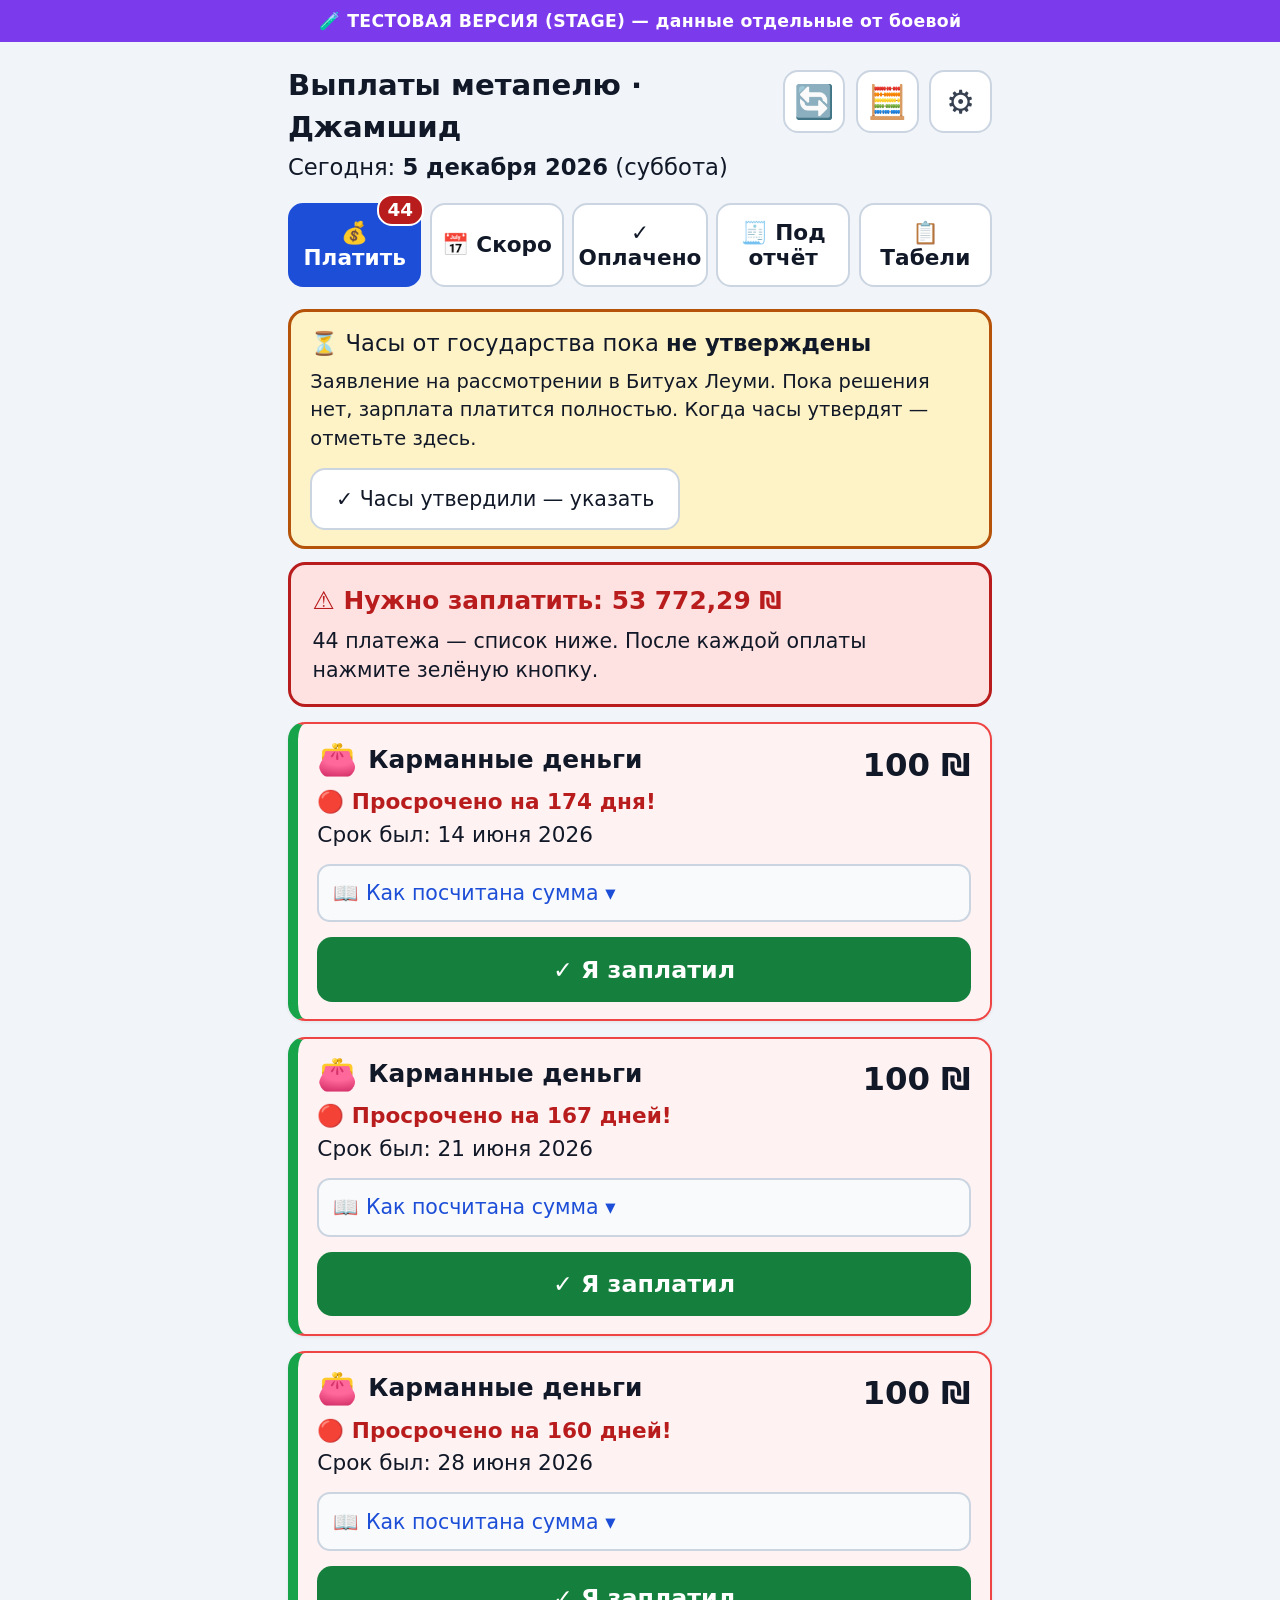
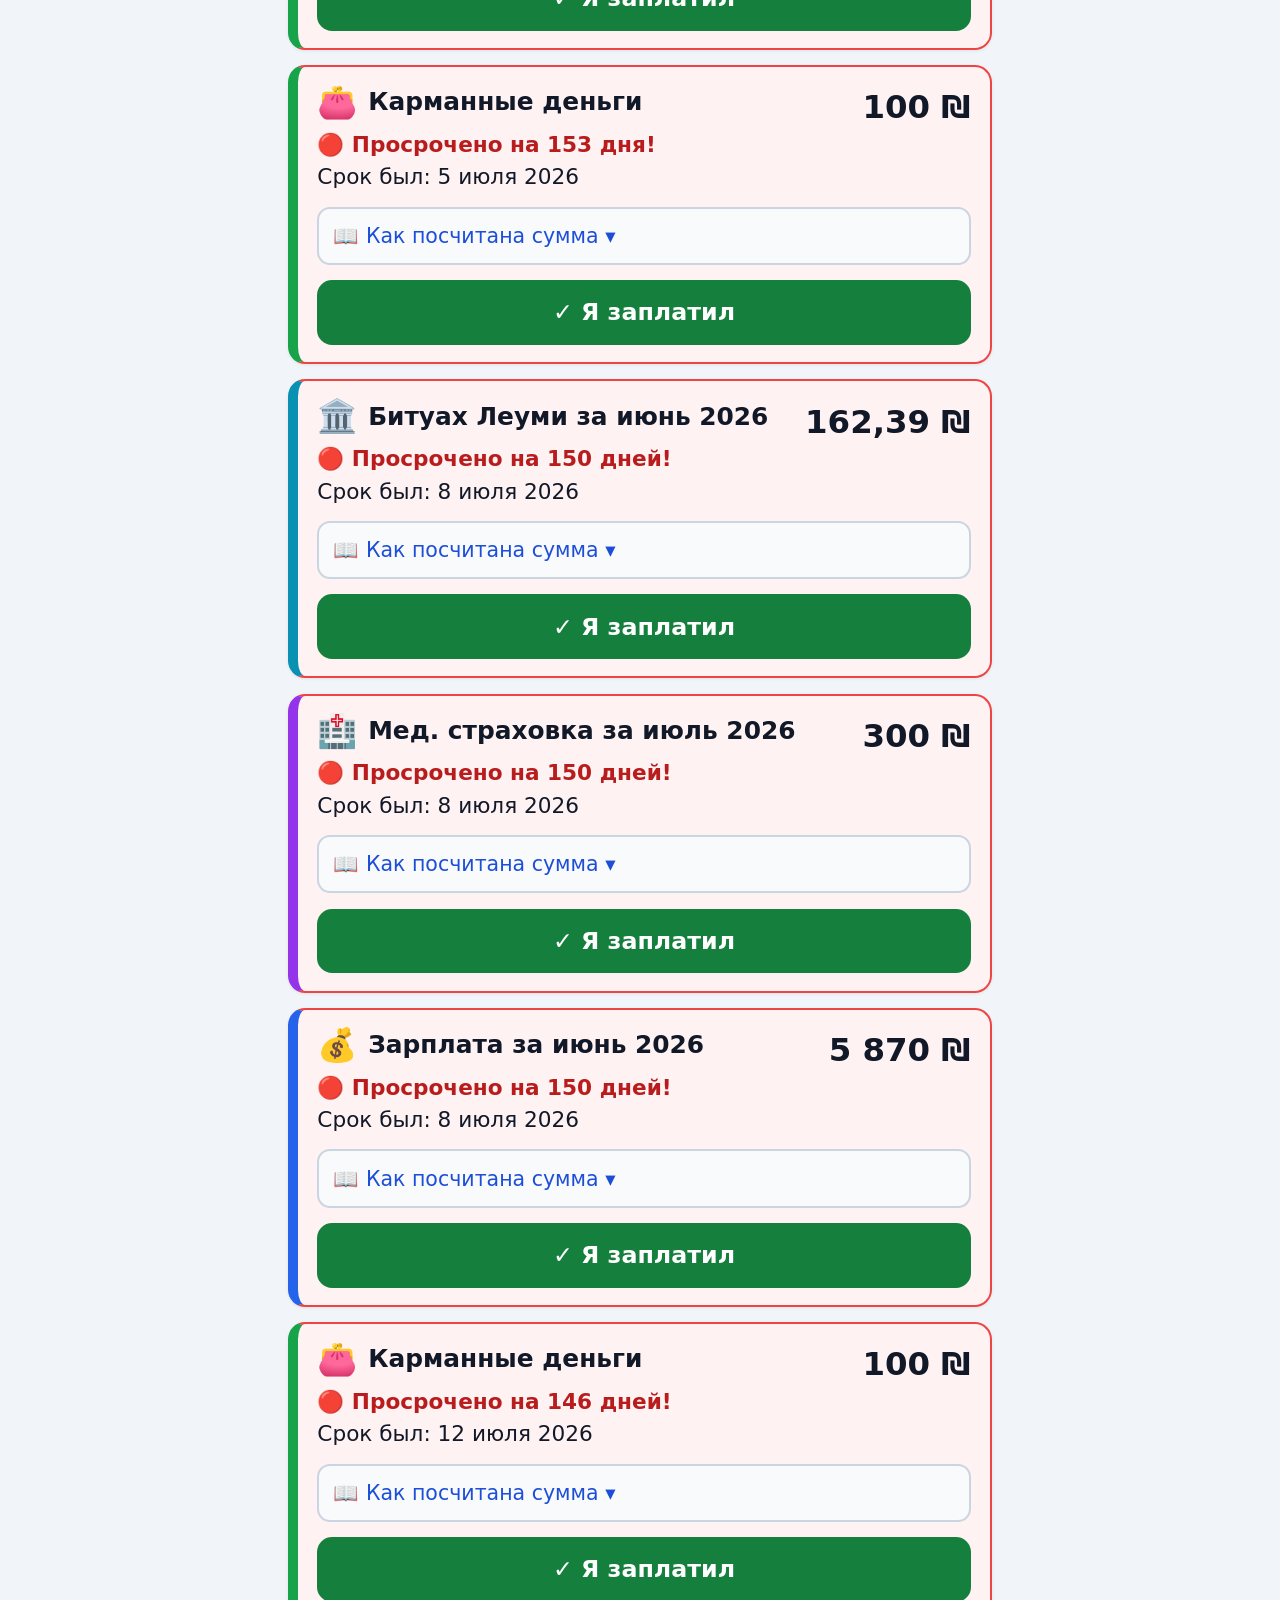
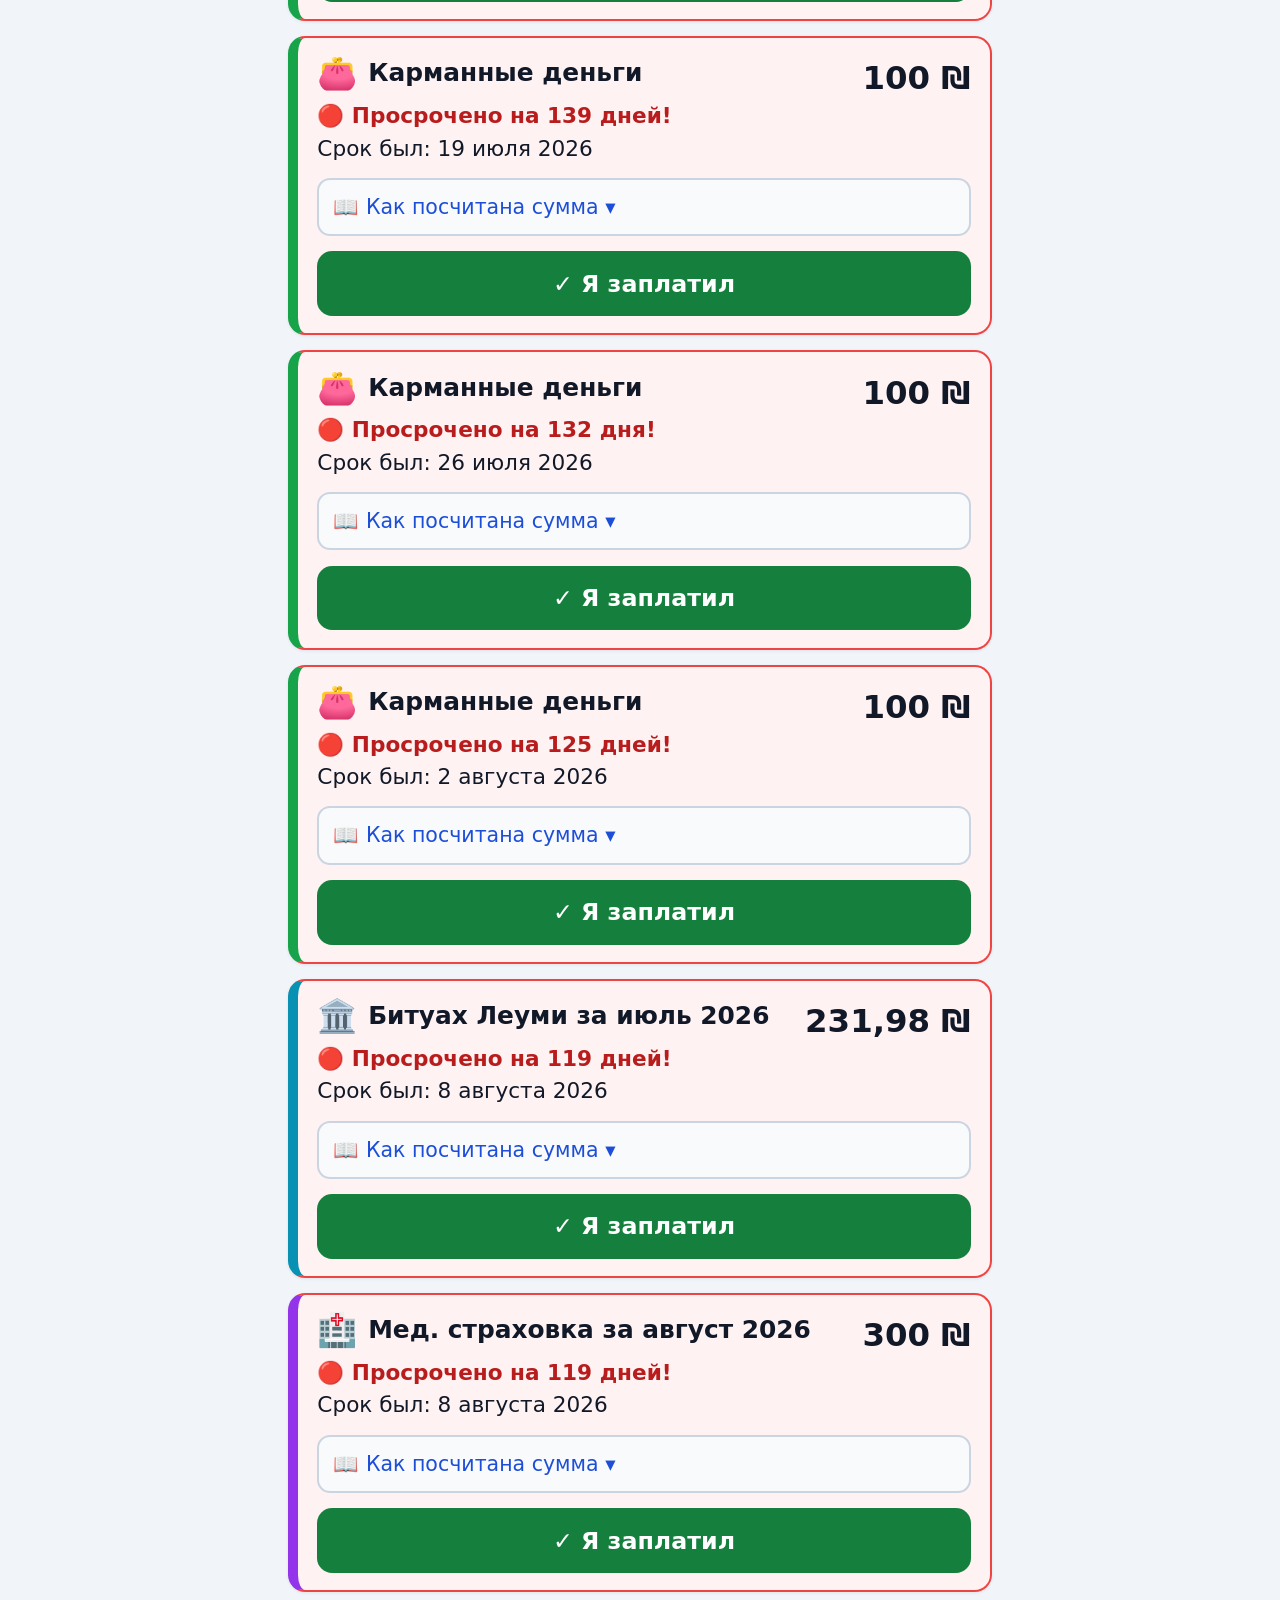
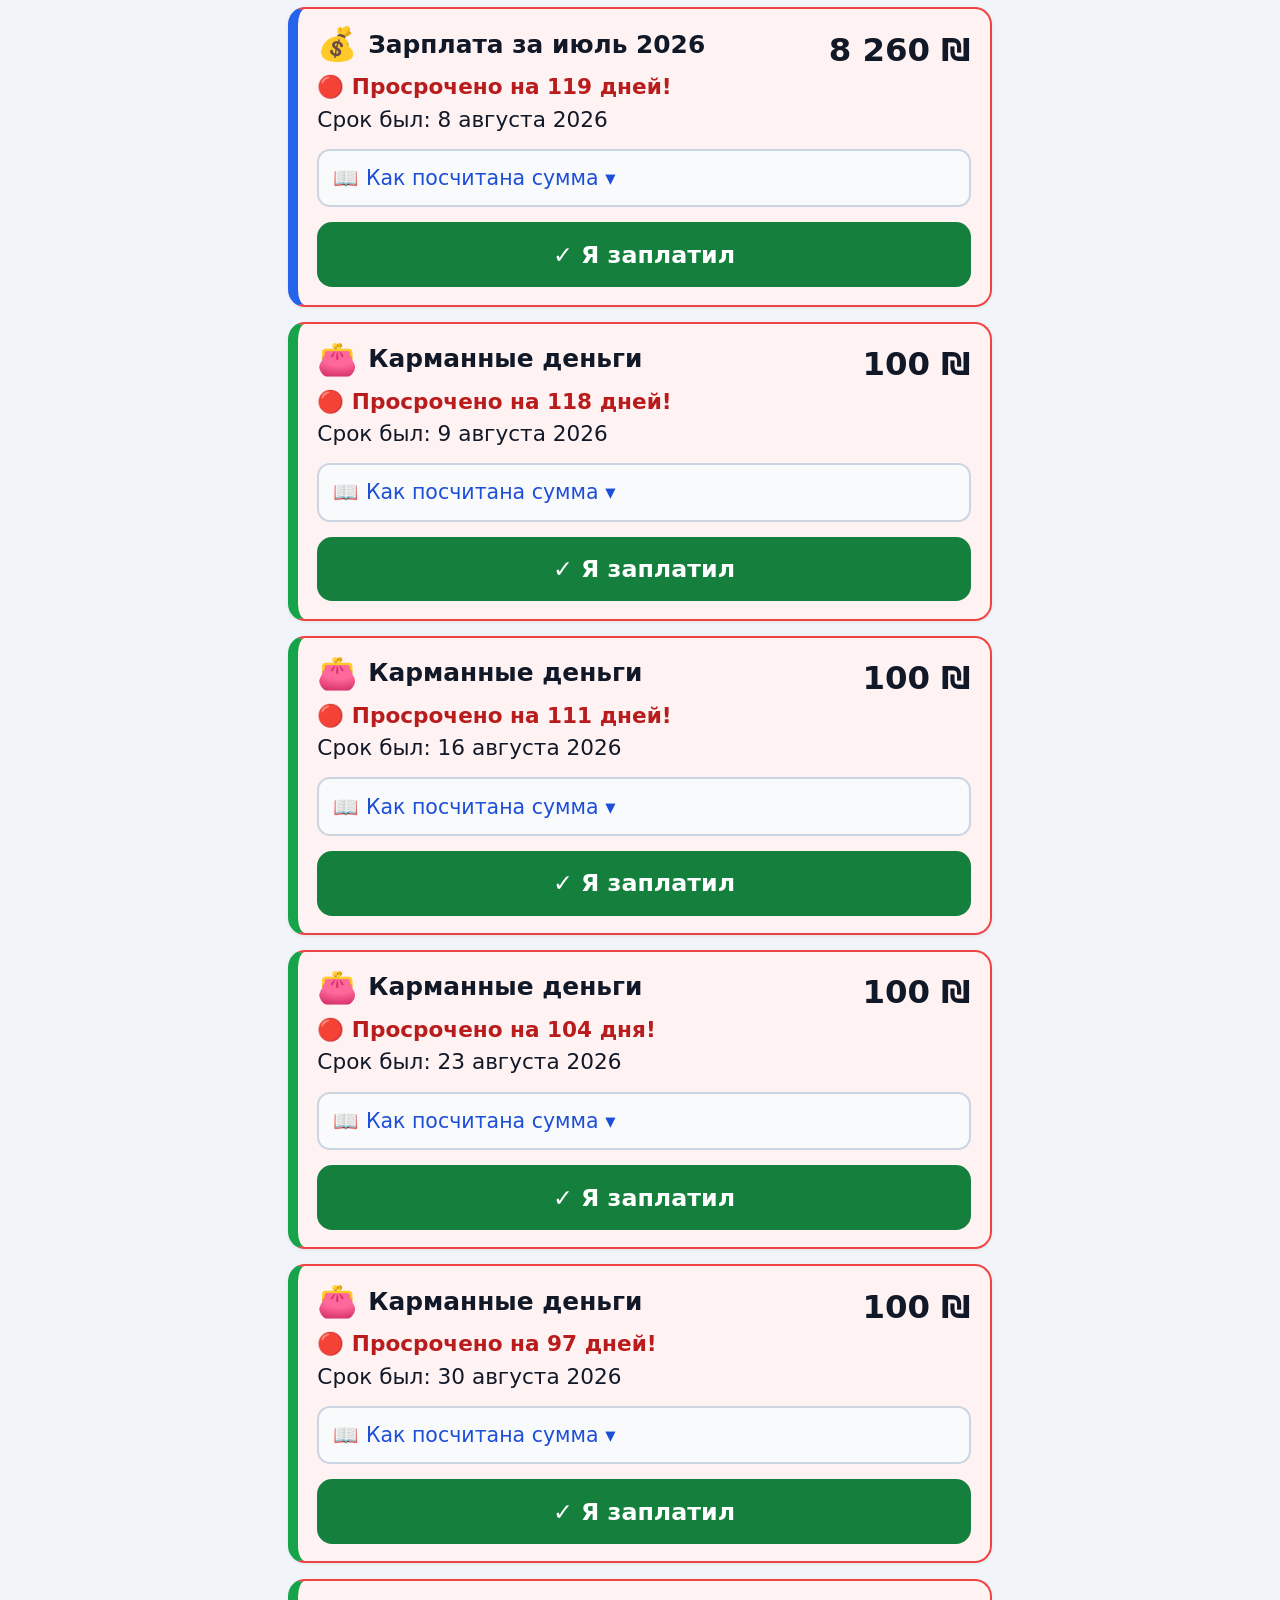
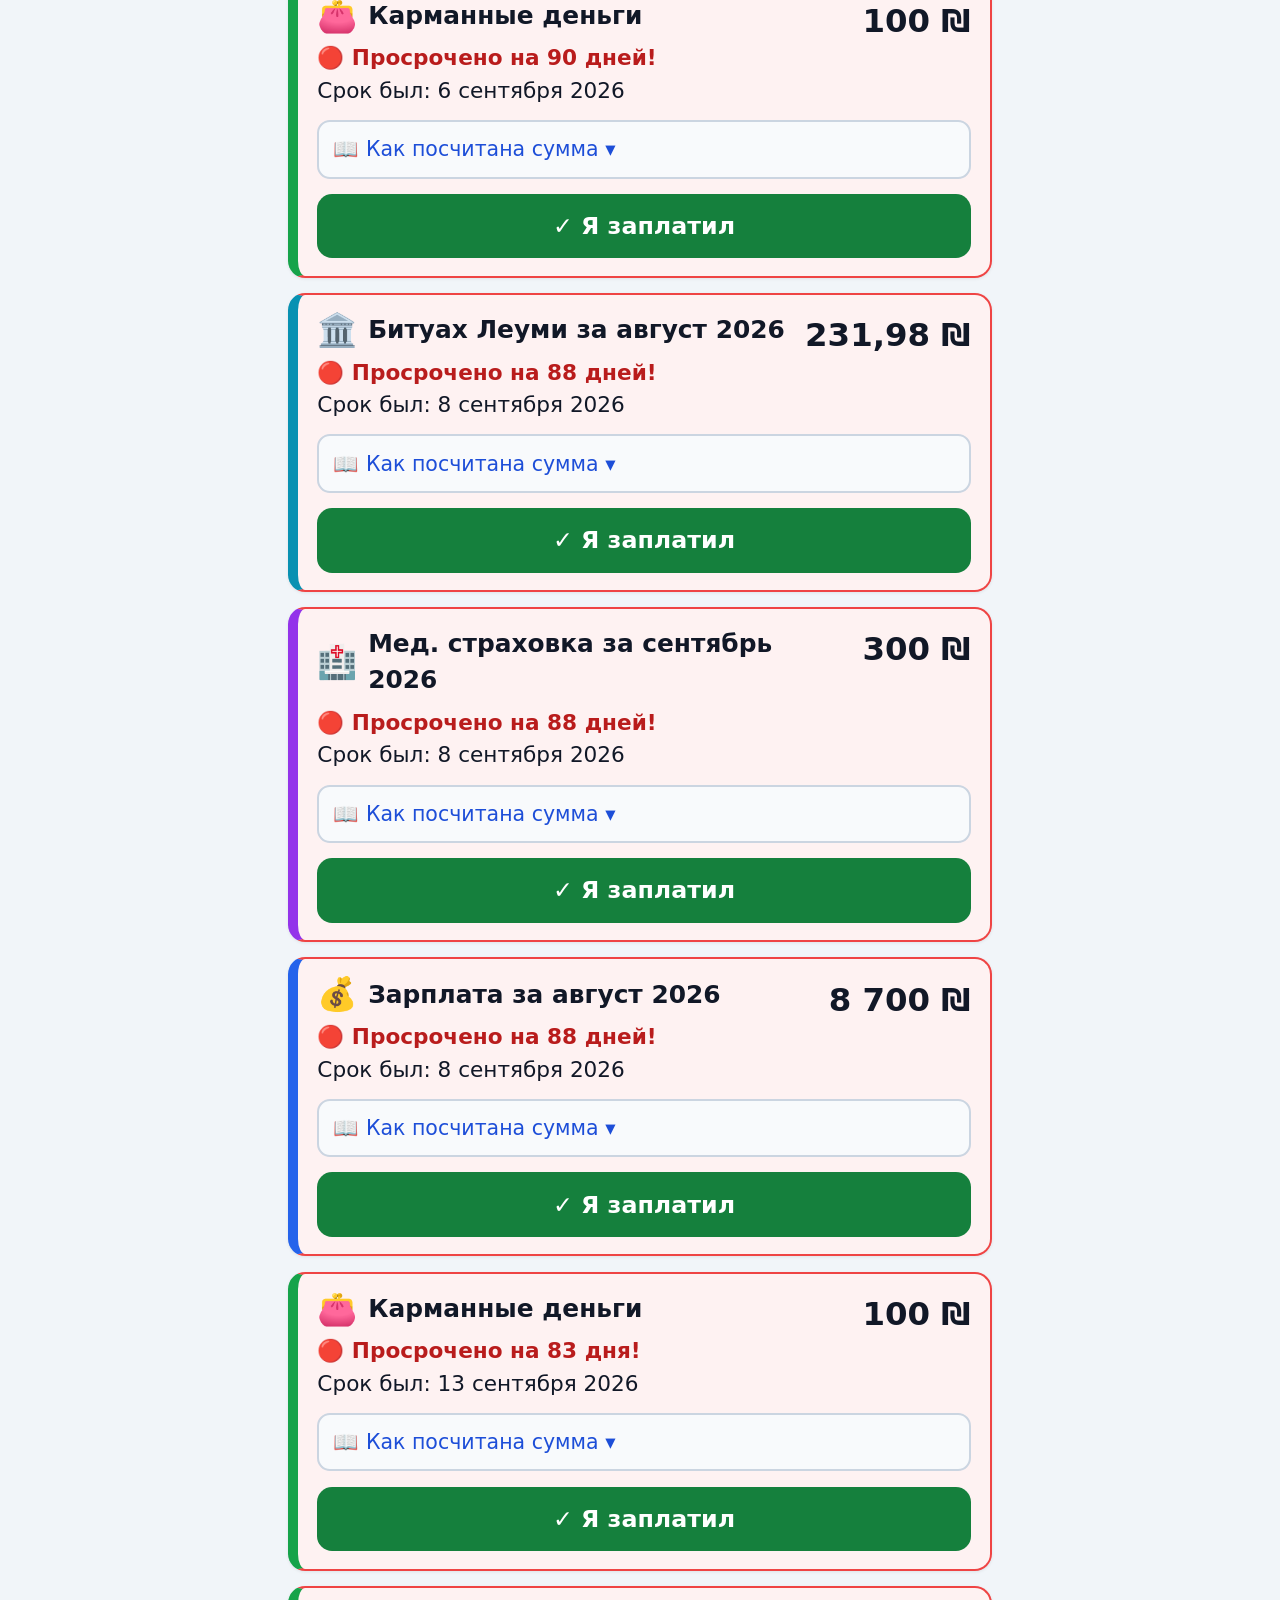
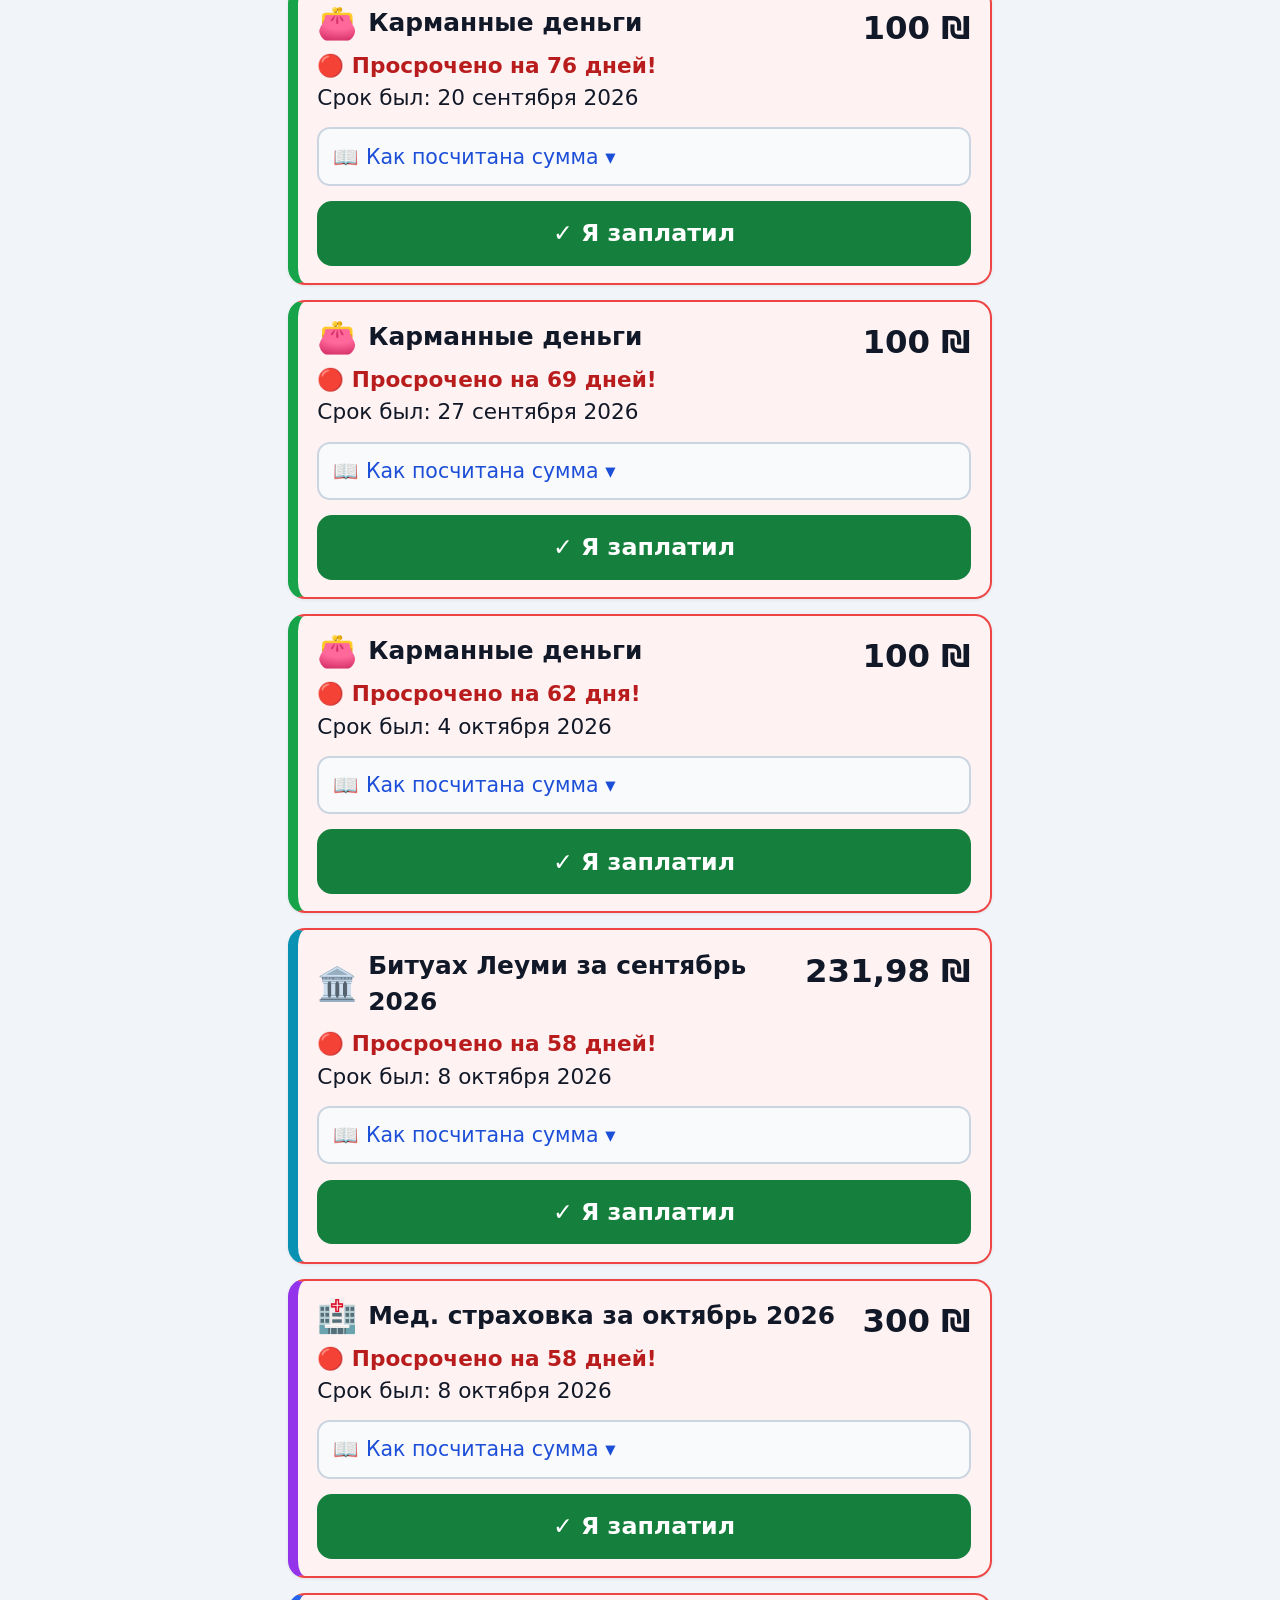
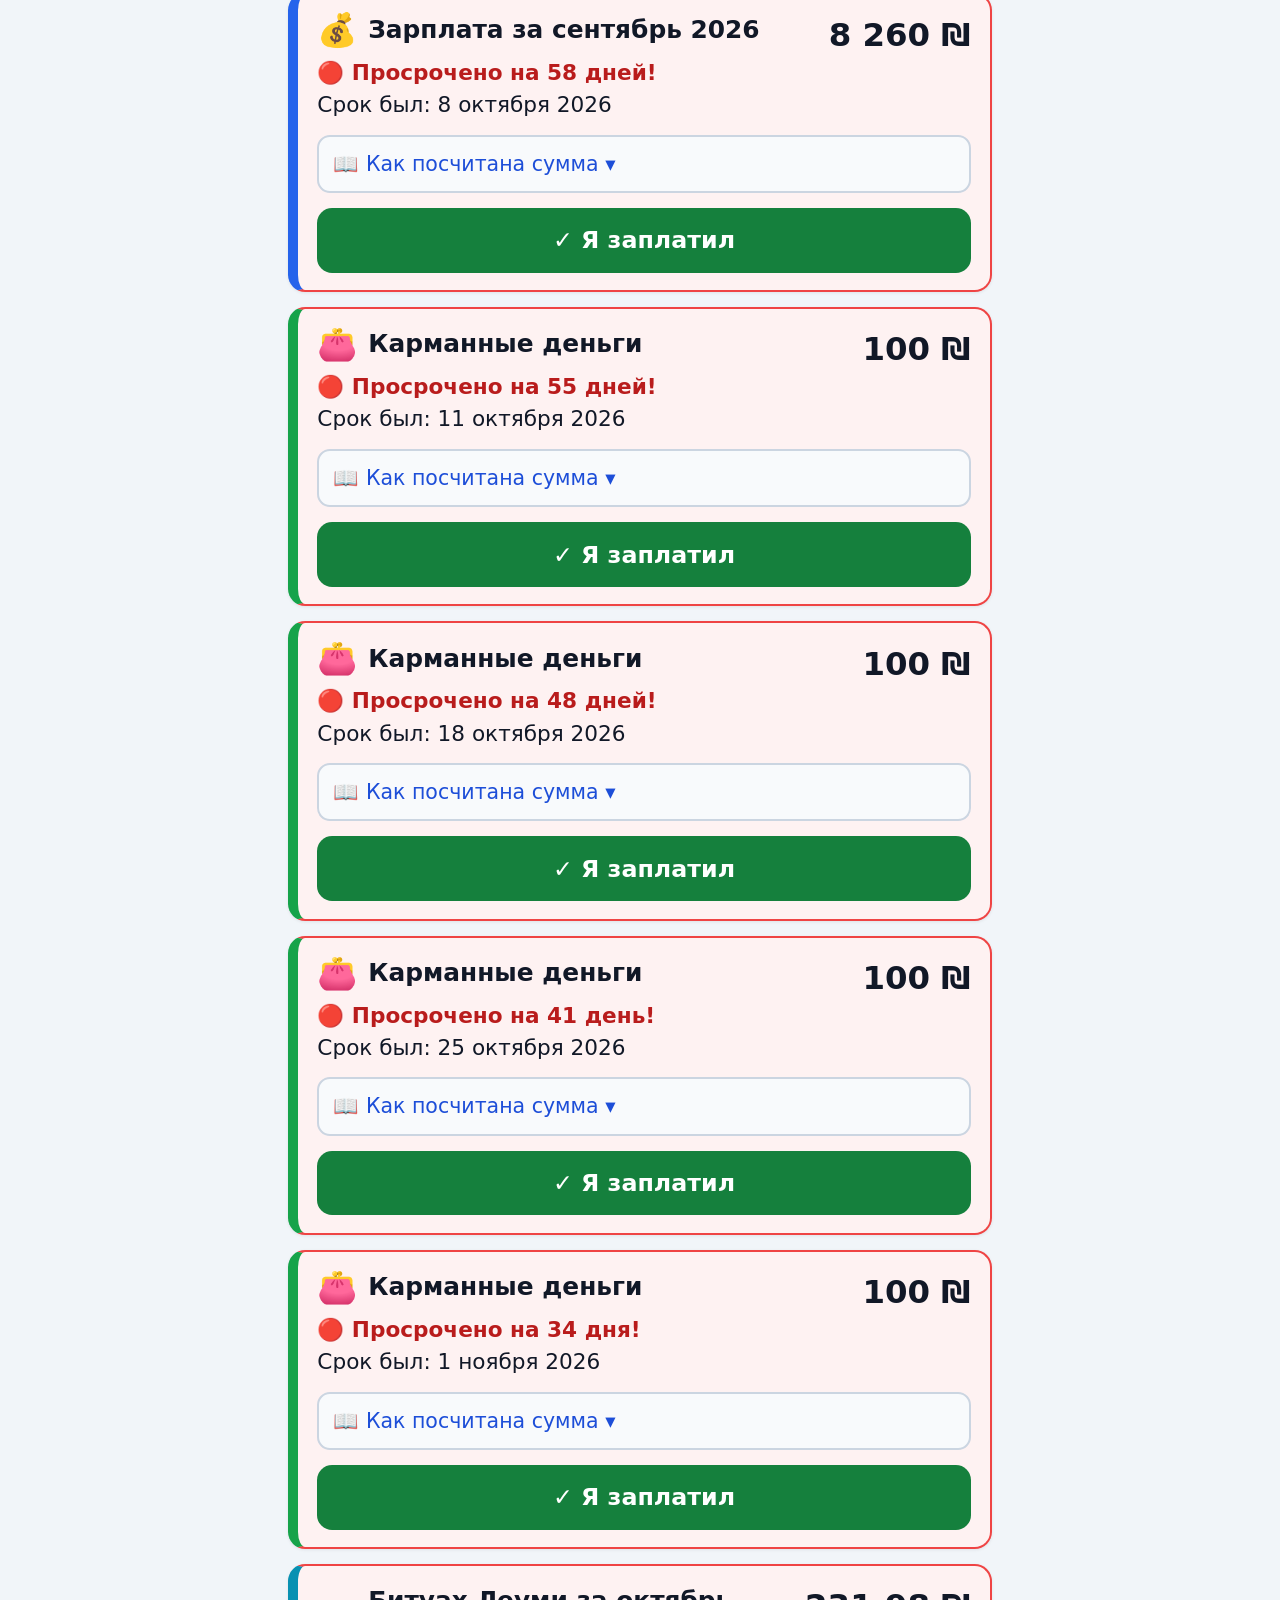
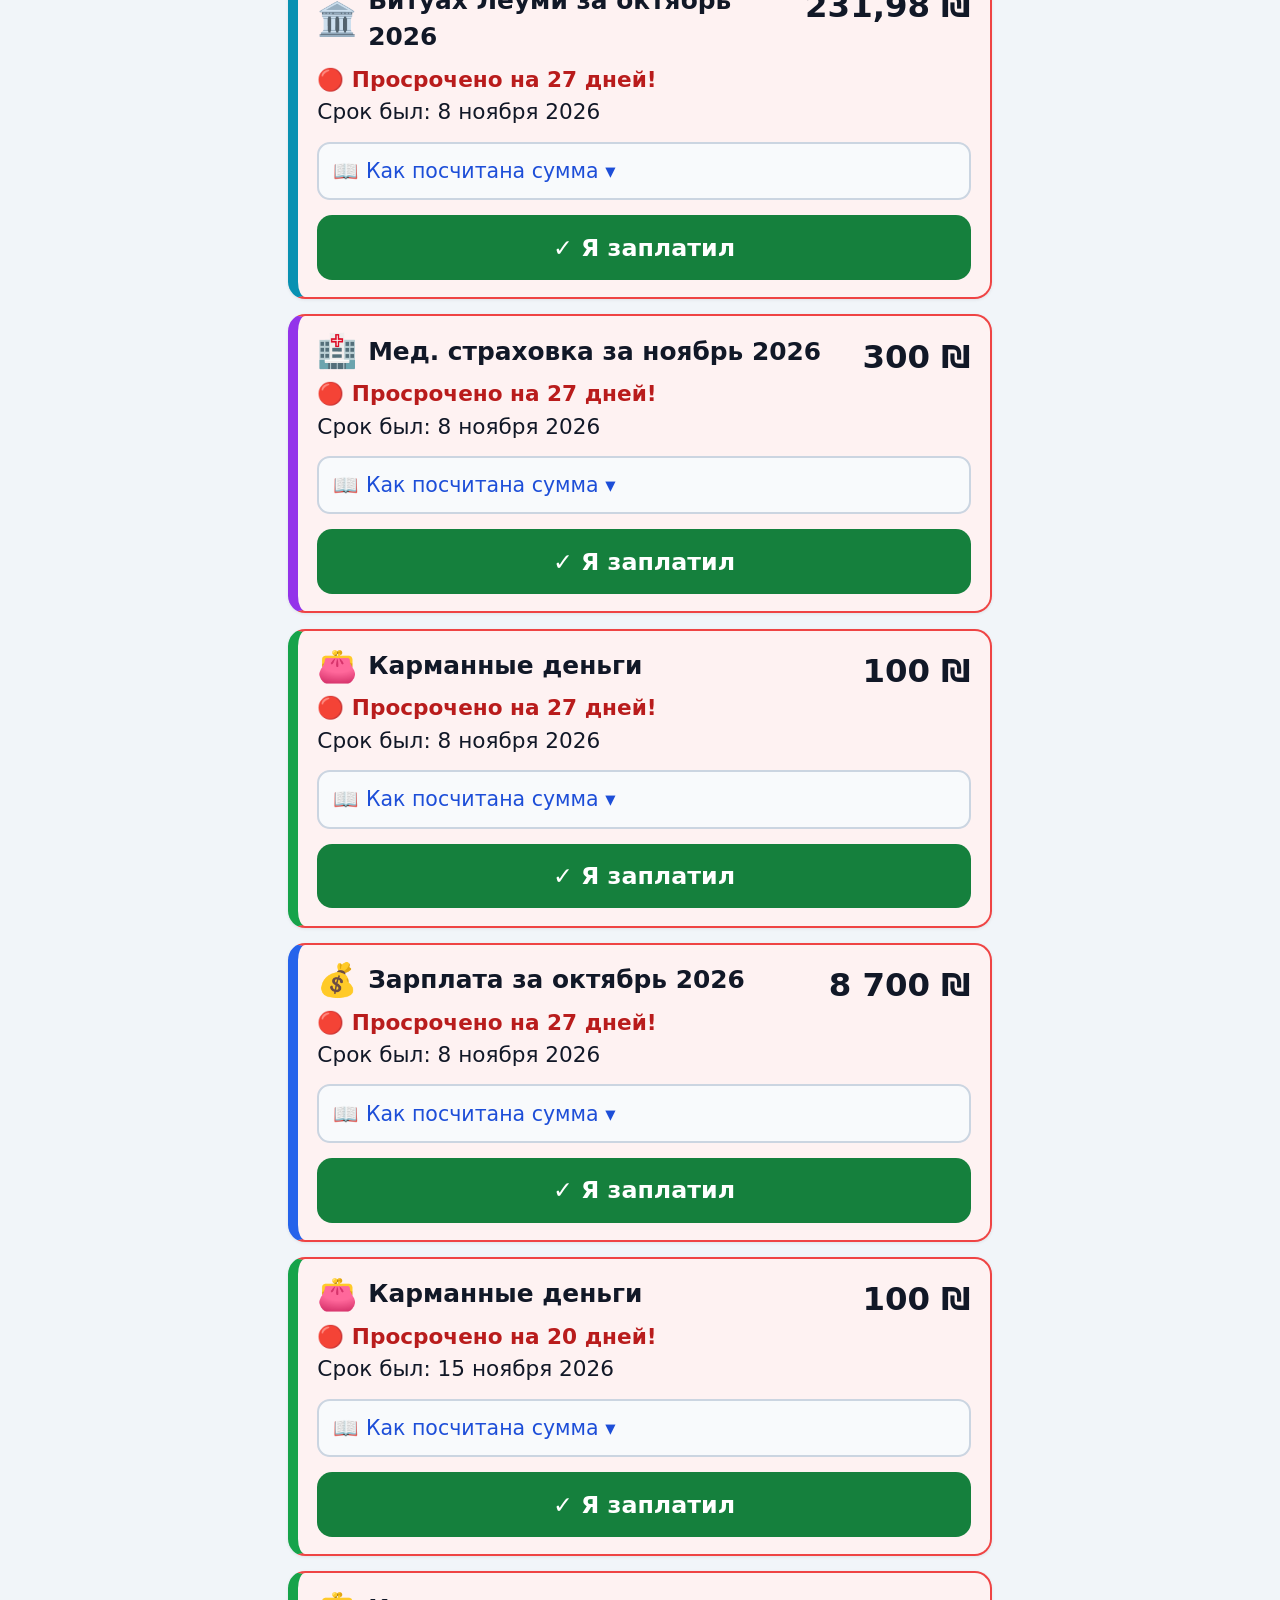
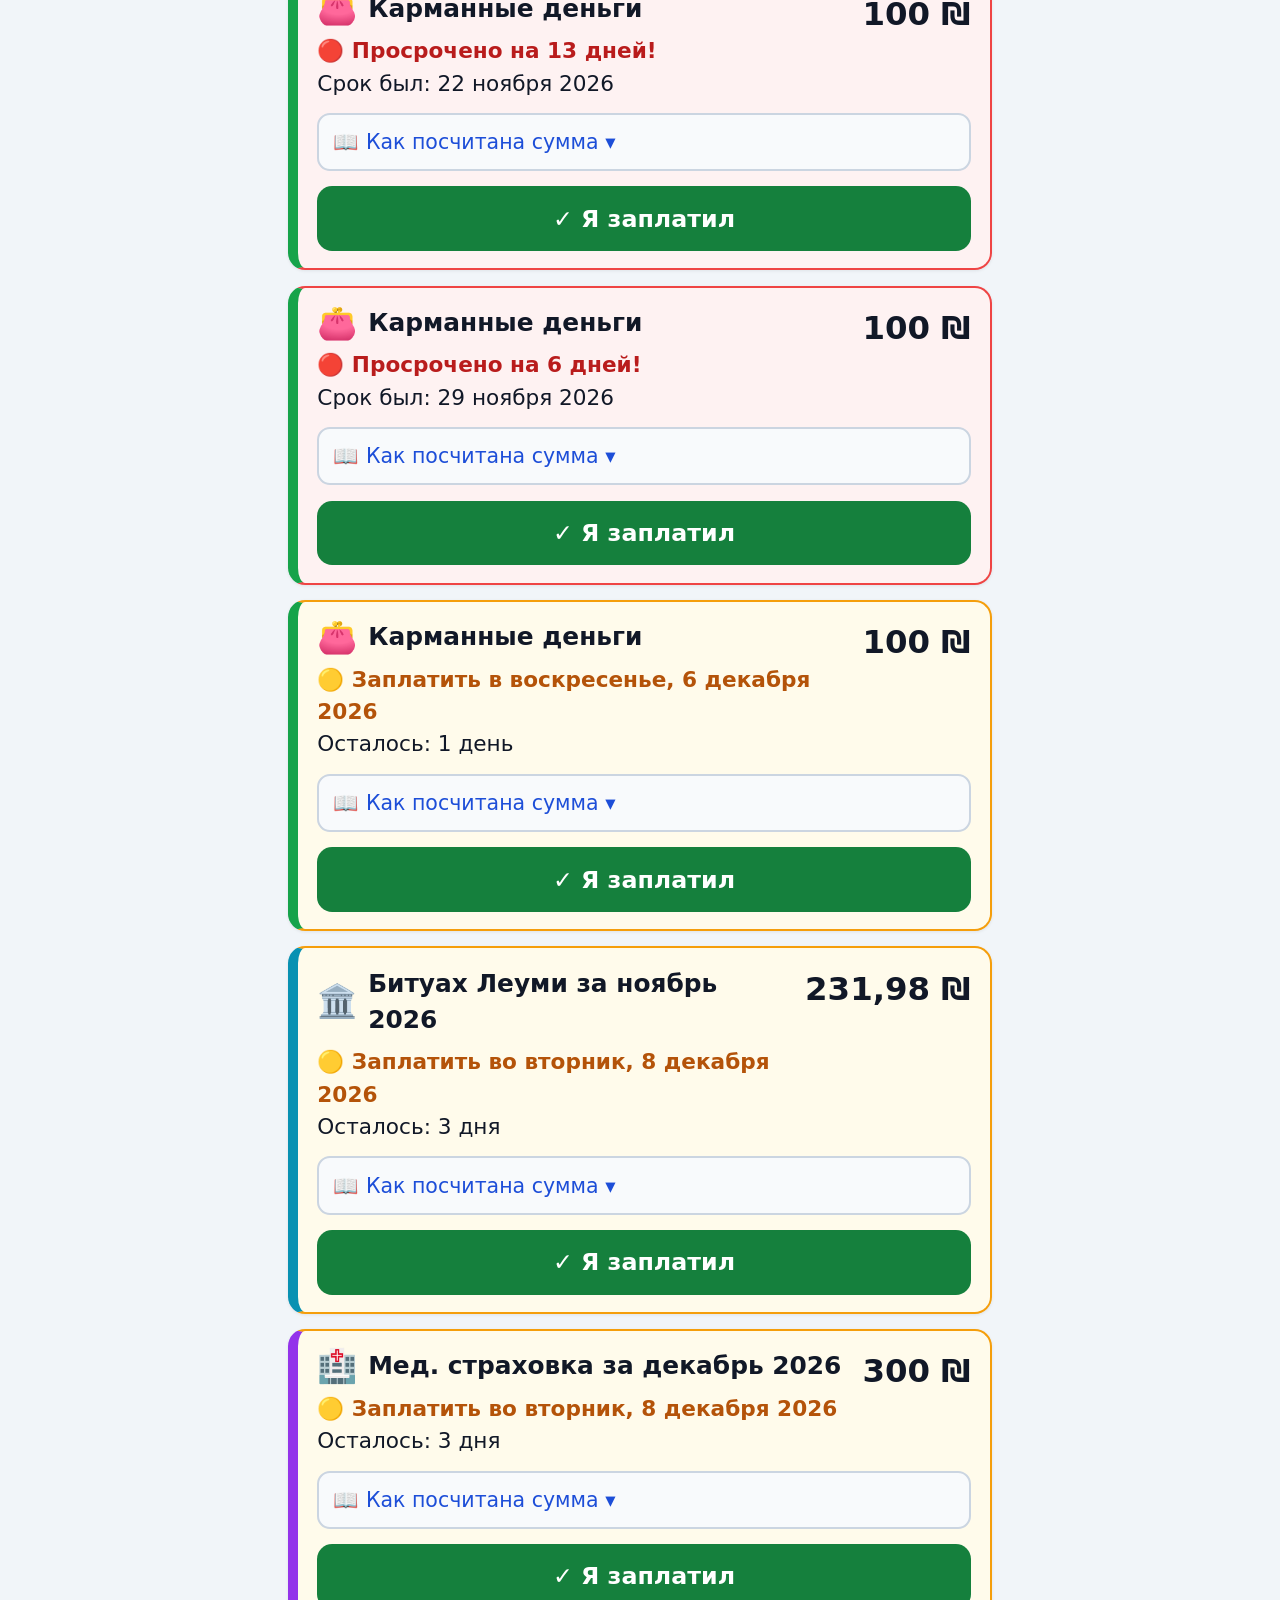
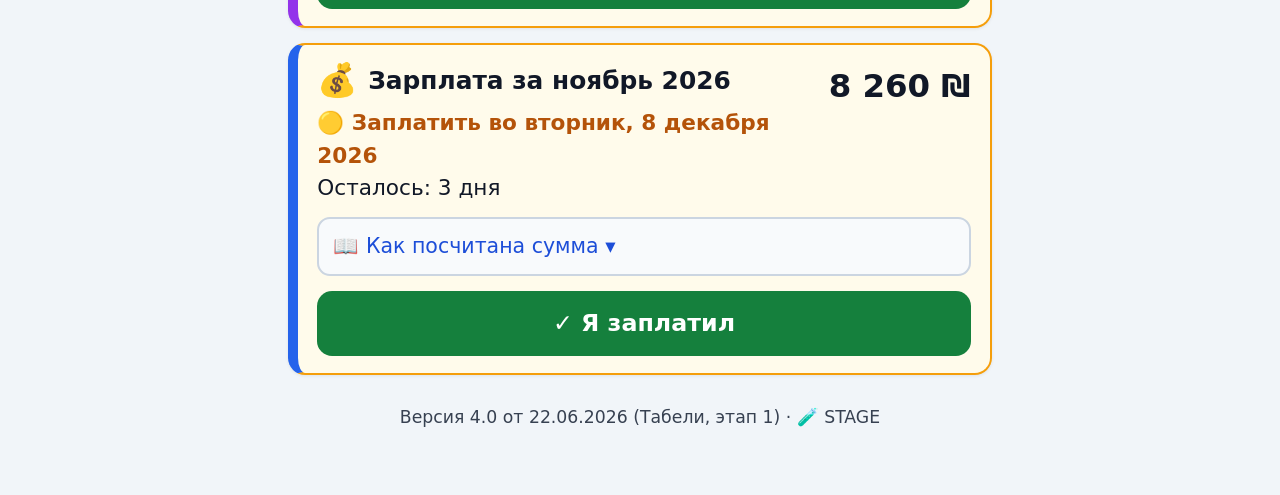
==== commit 5ee8c5da: "Табели stage 1: version bump v4.0, sw v24, copy to stage/ Tab «Табели» + PDF upload to metapel-data " ====
--- a/stage/index.html
+++ b/stage/index.html
@@ -30,10 +30,12 @@
       <button class="tab" data-tab="upcoming">📅 Скоро</button>
       <button class="tab" data-tab="history">✓ Оплачено</button>
       <button class="tab" data-tab="advance">🧾 Под отчёт<span id="badge-advance" class="tab-dot" style="display:none"></span></button>
+      <button class="tab" data-tab="timesheets">📋 Табели<span id="badge-timesheets" style="display:none">0</span></button>
     </nav>
 
     <main id="content"></main>
     <footer id="app-version"></footer>
+  <input type="file" id="ts-file-input" accept="application/pdf" style="display:none">
   </div>
 
   <!-- диалог «Оплачено» -->
--- a/stage/css/styles.css
+++ b/stage/css/styles.css
@@ -133,7 +133,7 @@
   color: #fff;
 }
 
-#badge-due {
+#badge-due, #badge-timesheets {
   position: absolute;
   top: -10px;
   right: -4px;
@@ -696,6 +696,12 @@
   margin: 18px 0;
 }
 
+.ts-chip { display:inline-block; border-radius: 8px; padding: 3px 10px; font-size: 16px; font-weight: 600; }
+.ts-unsigned { background: #f1f5f9; color: var(--muted); }
+.ts-caregiver, .ts-family { background: #fef3c7; color: var(--amber); }
+.ts-full { background: #dcfce7; color: var(--green); }
+.ts-sent { background: #dbeafe; color: var(--accent); }
+
 @media (max-width: 520px) {
   body { font-size: 19px; }
   .card-amount { font-size: 27px; }
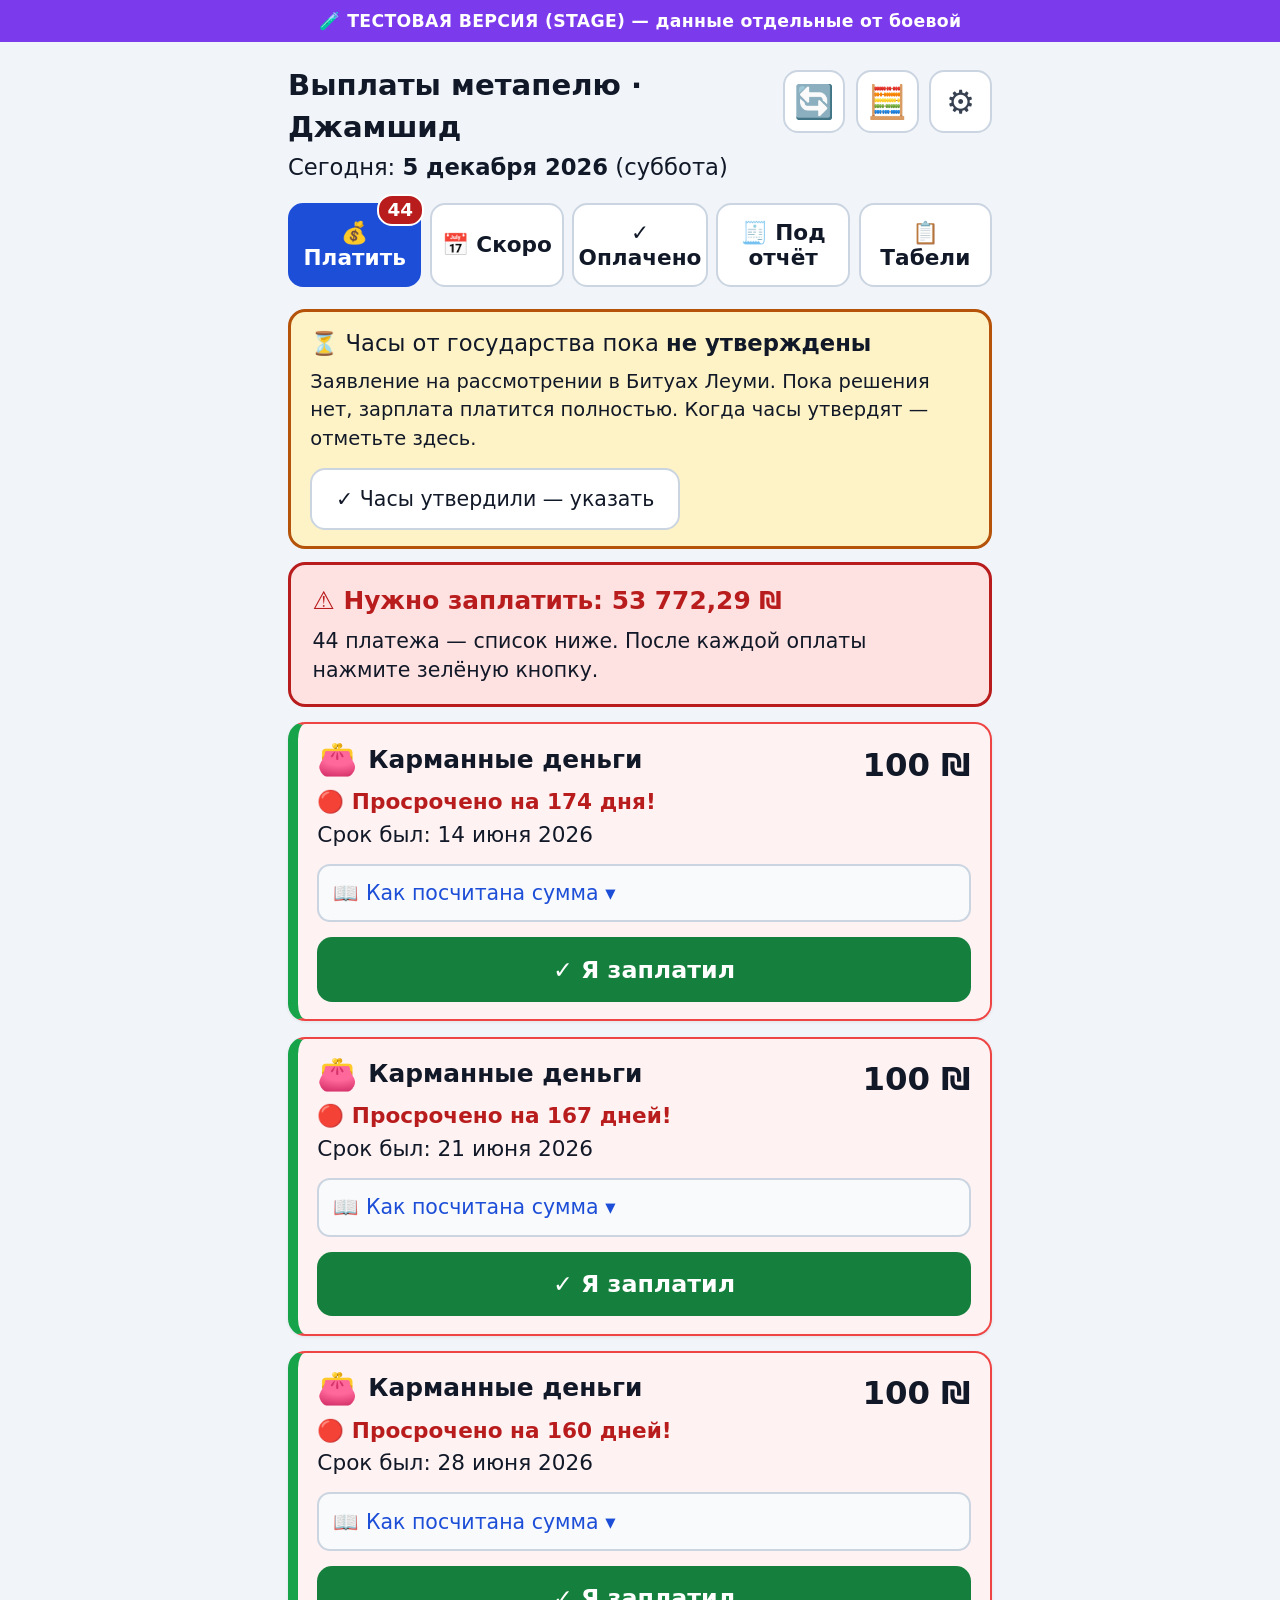
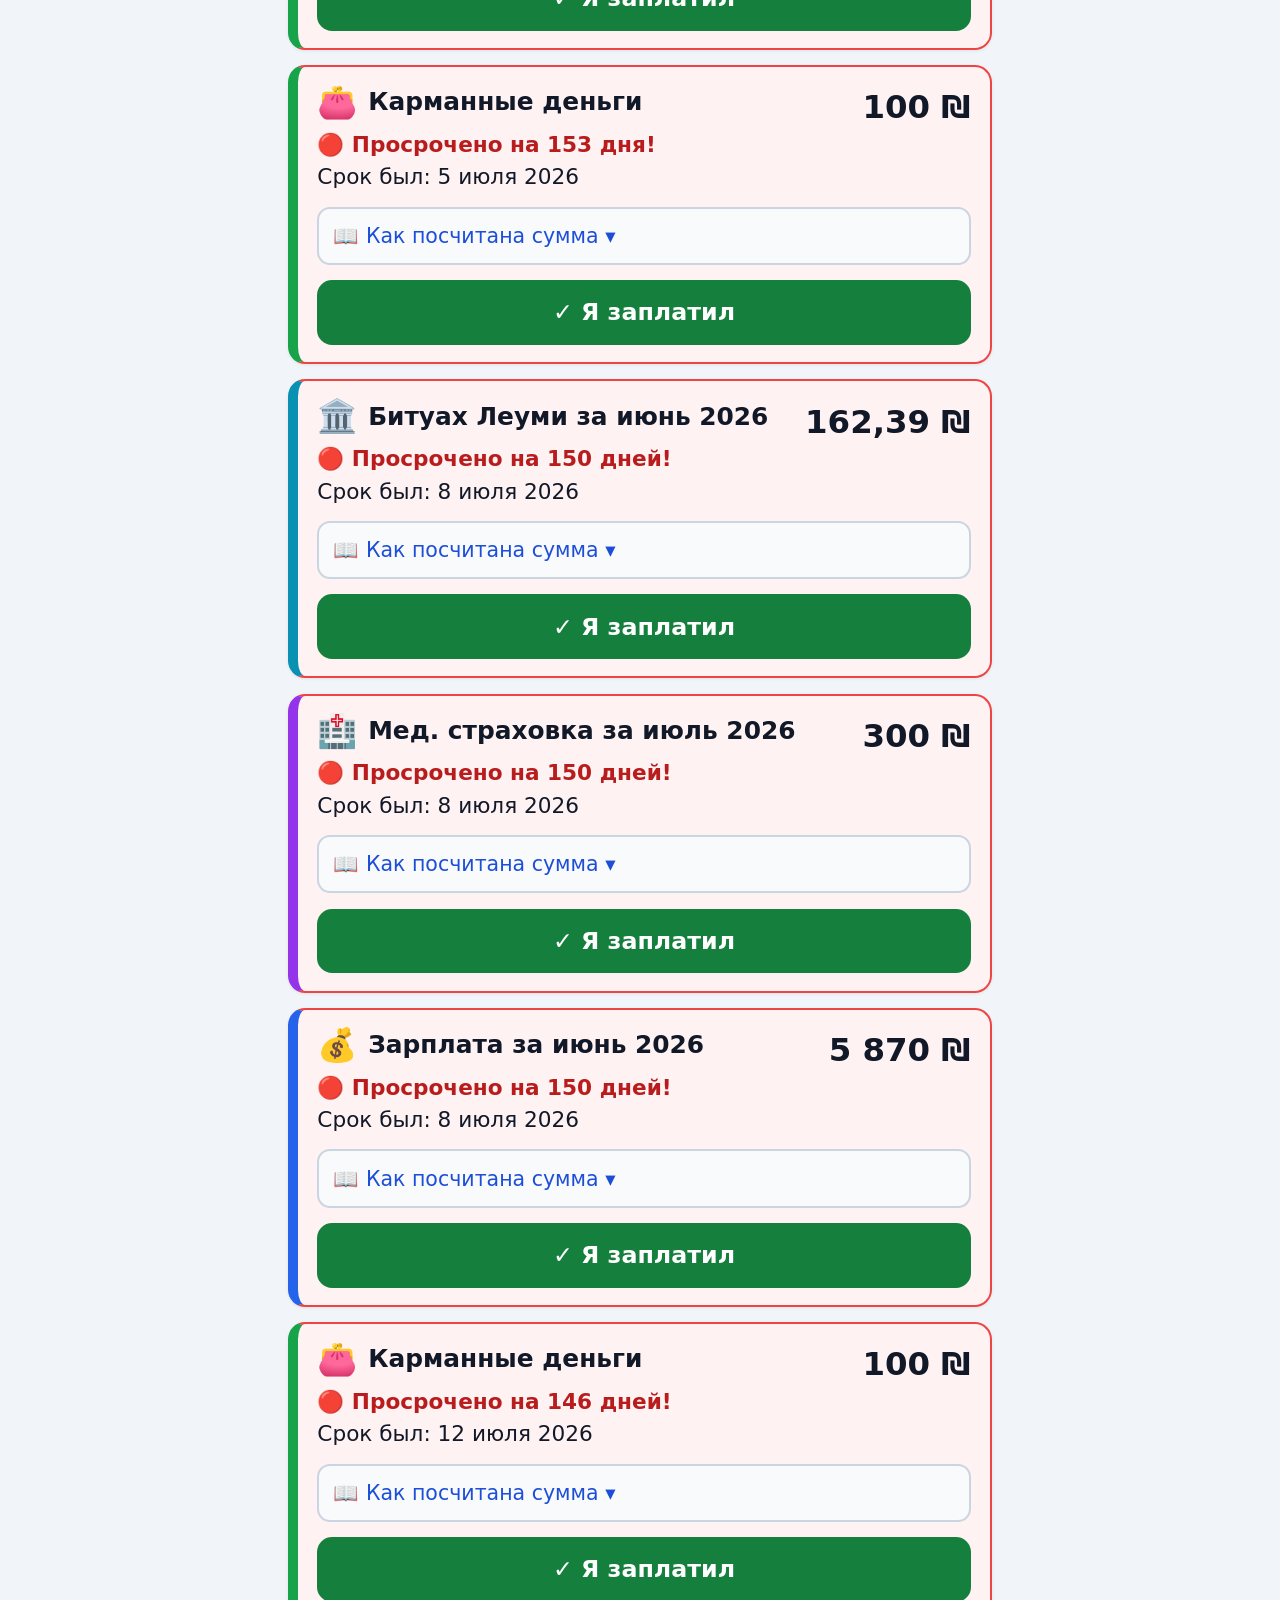
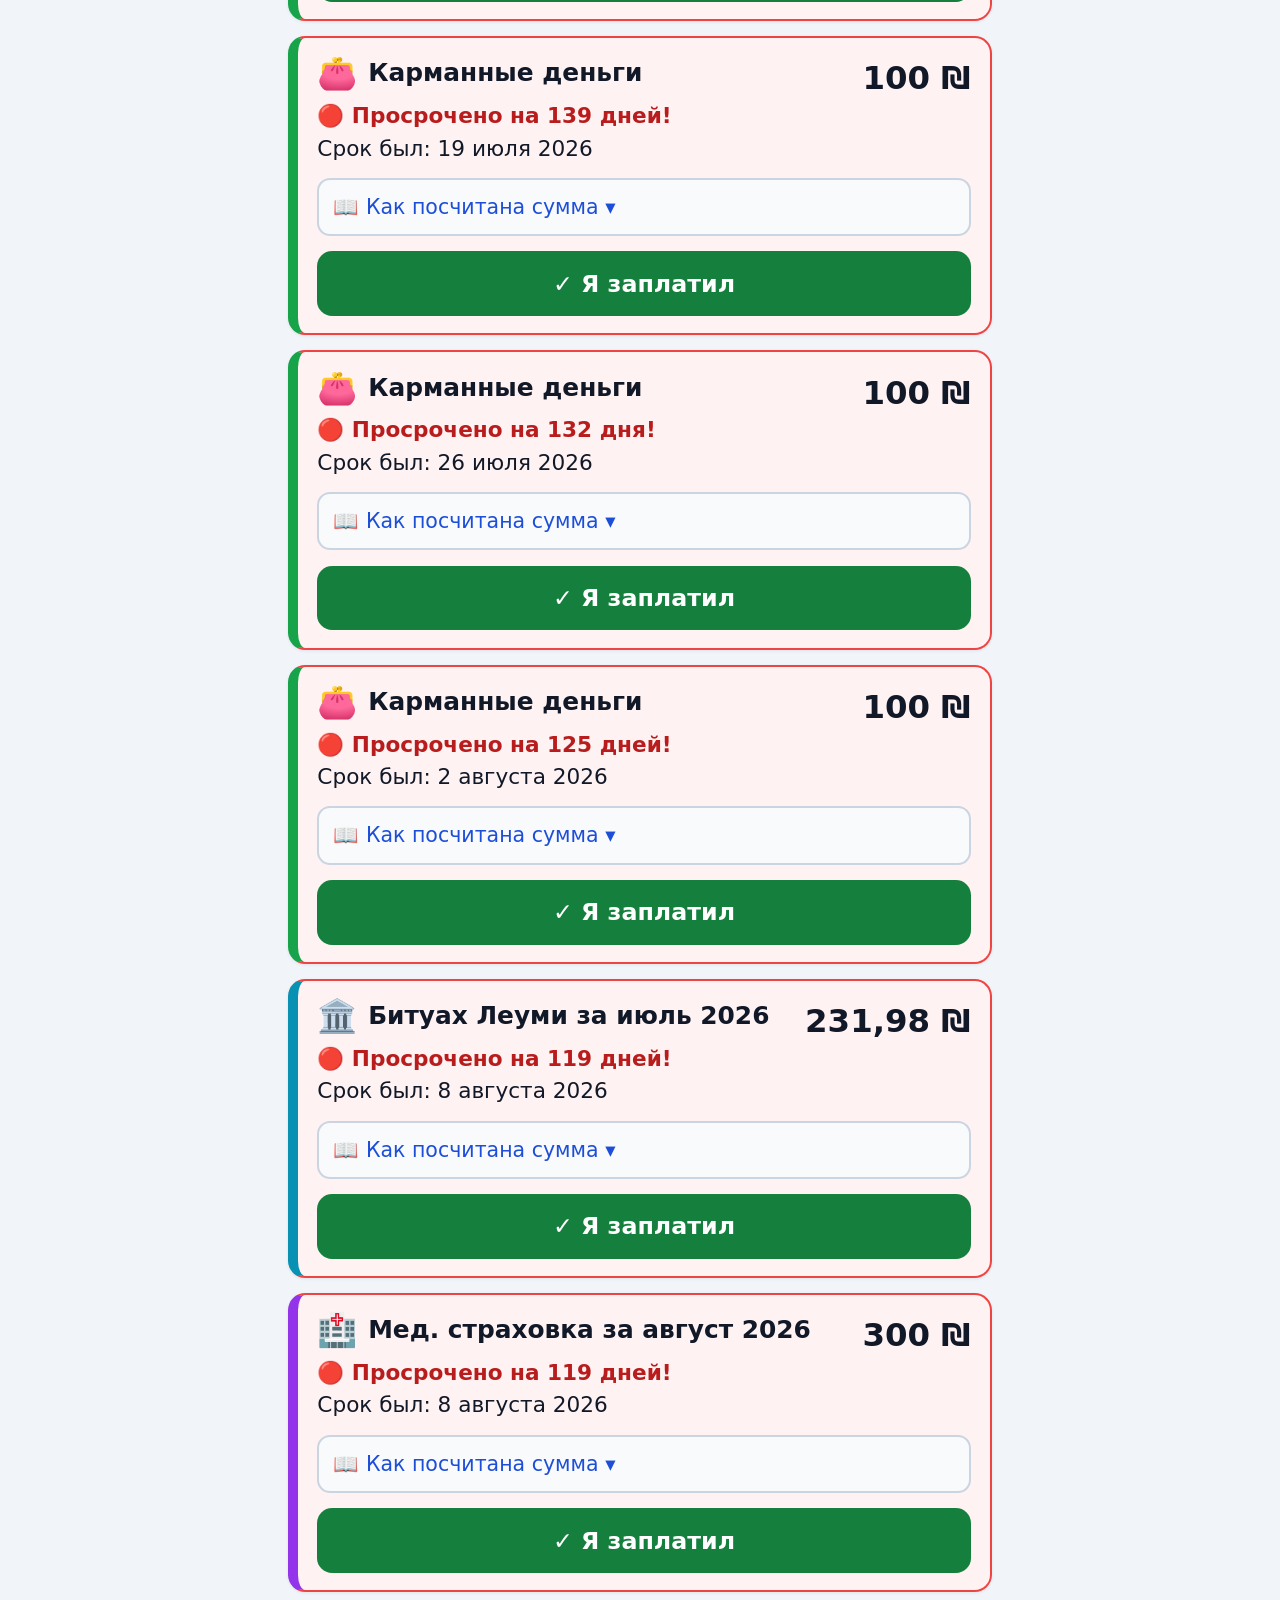
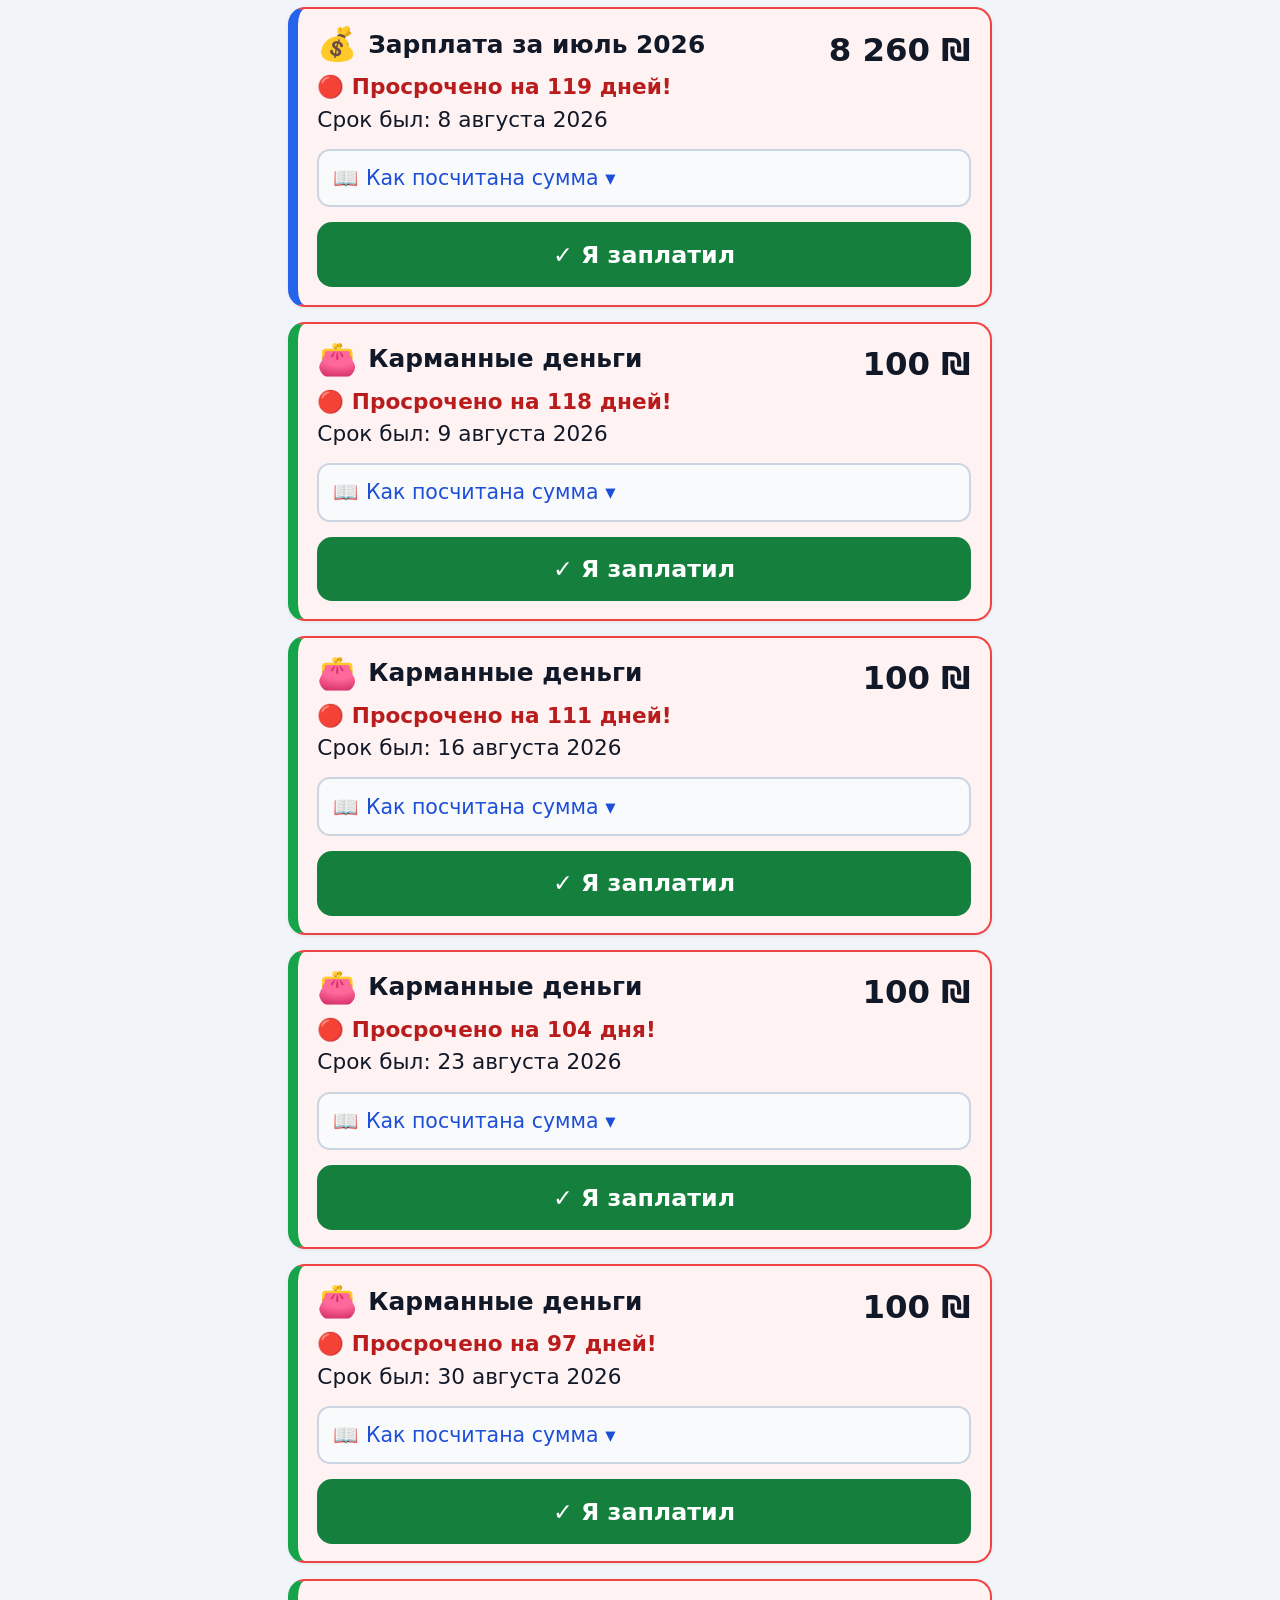
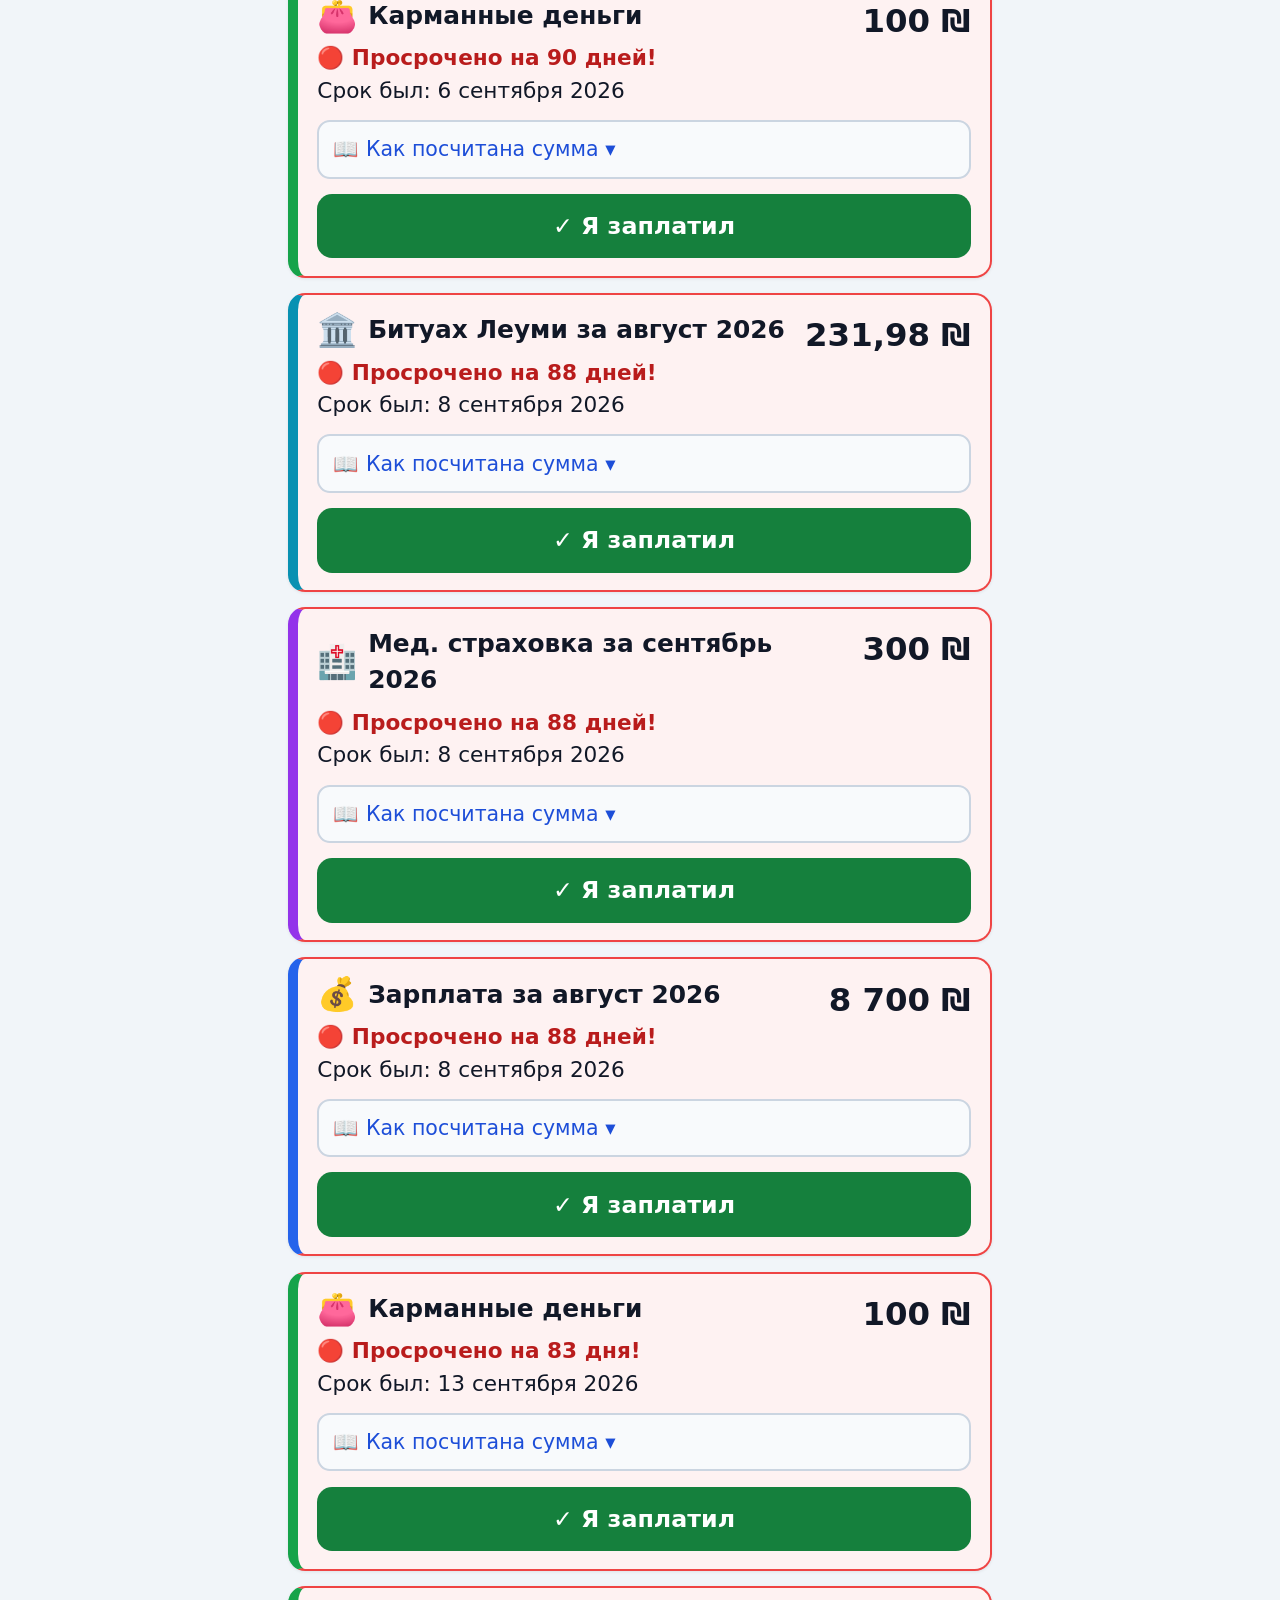
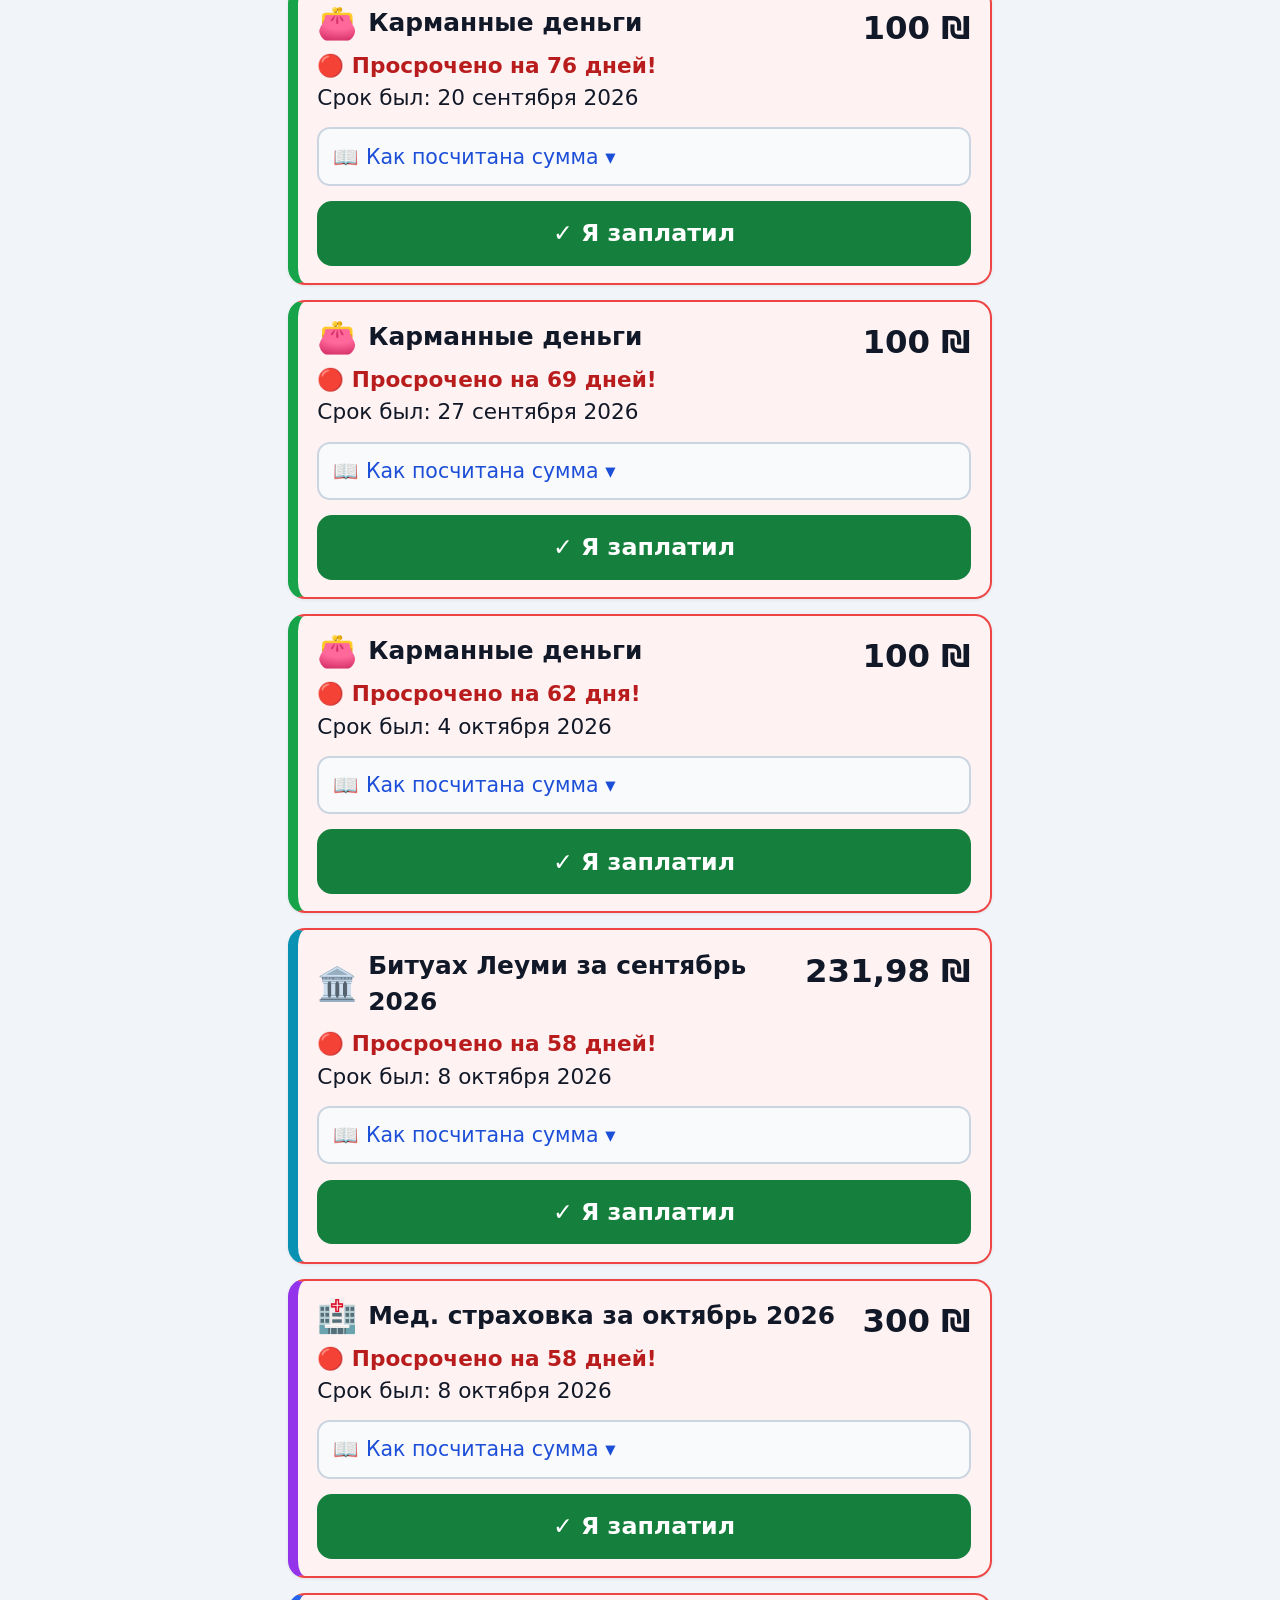
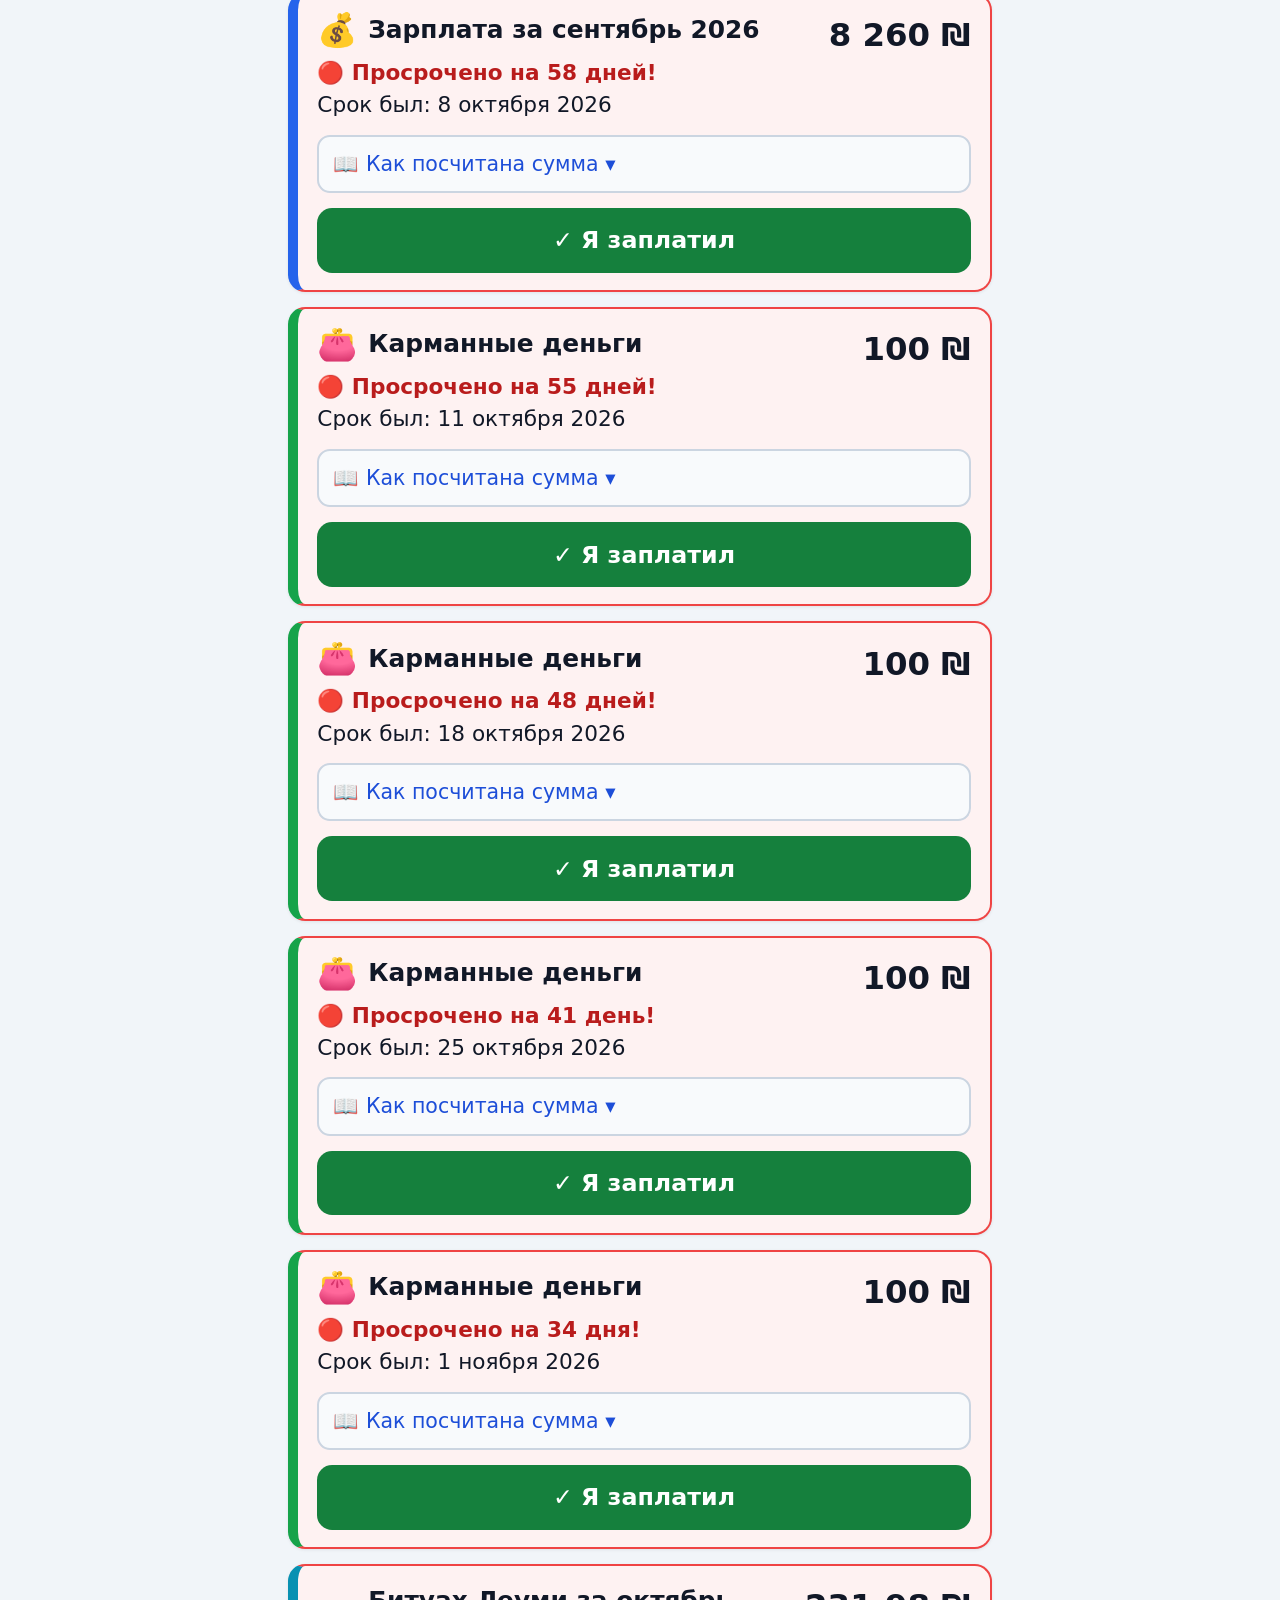
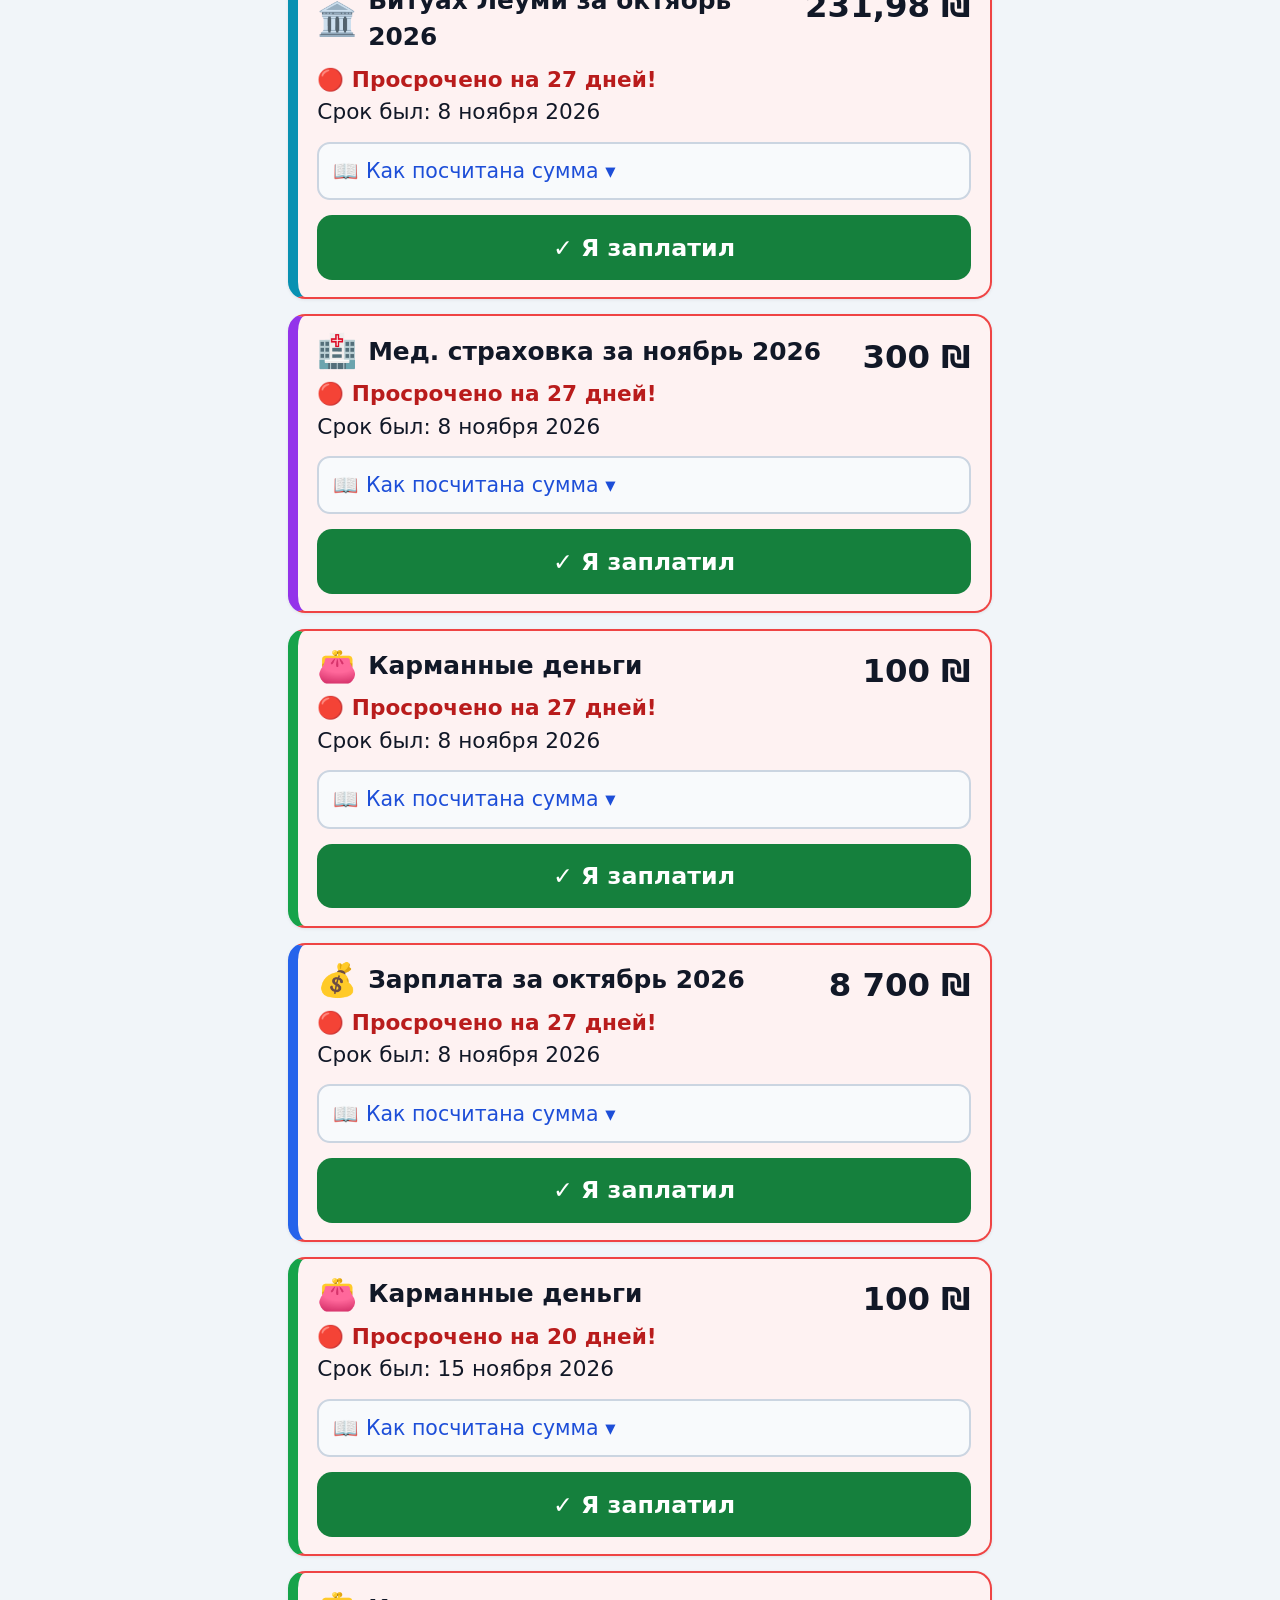
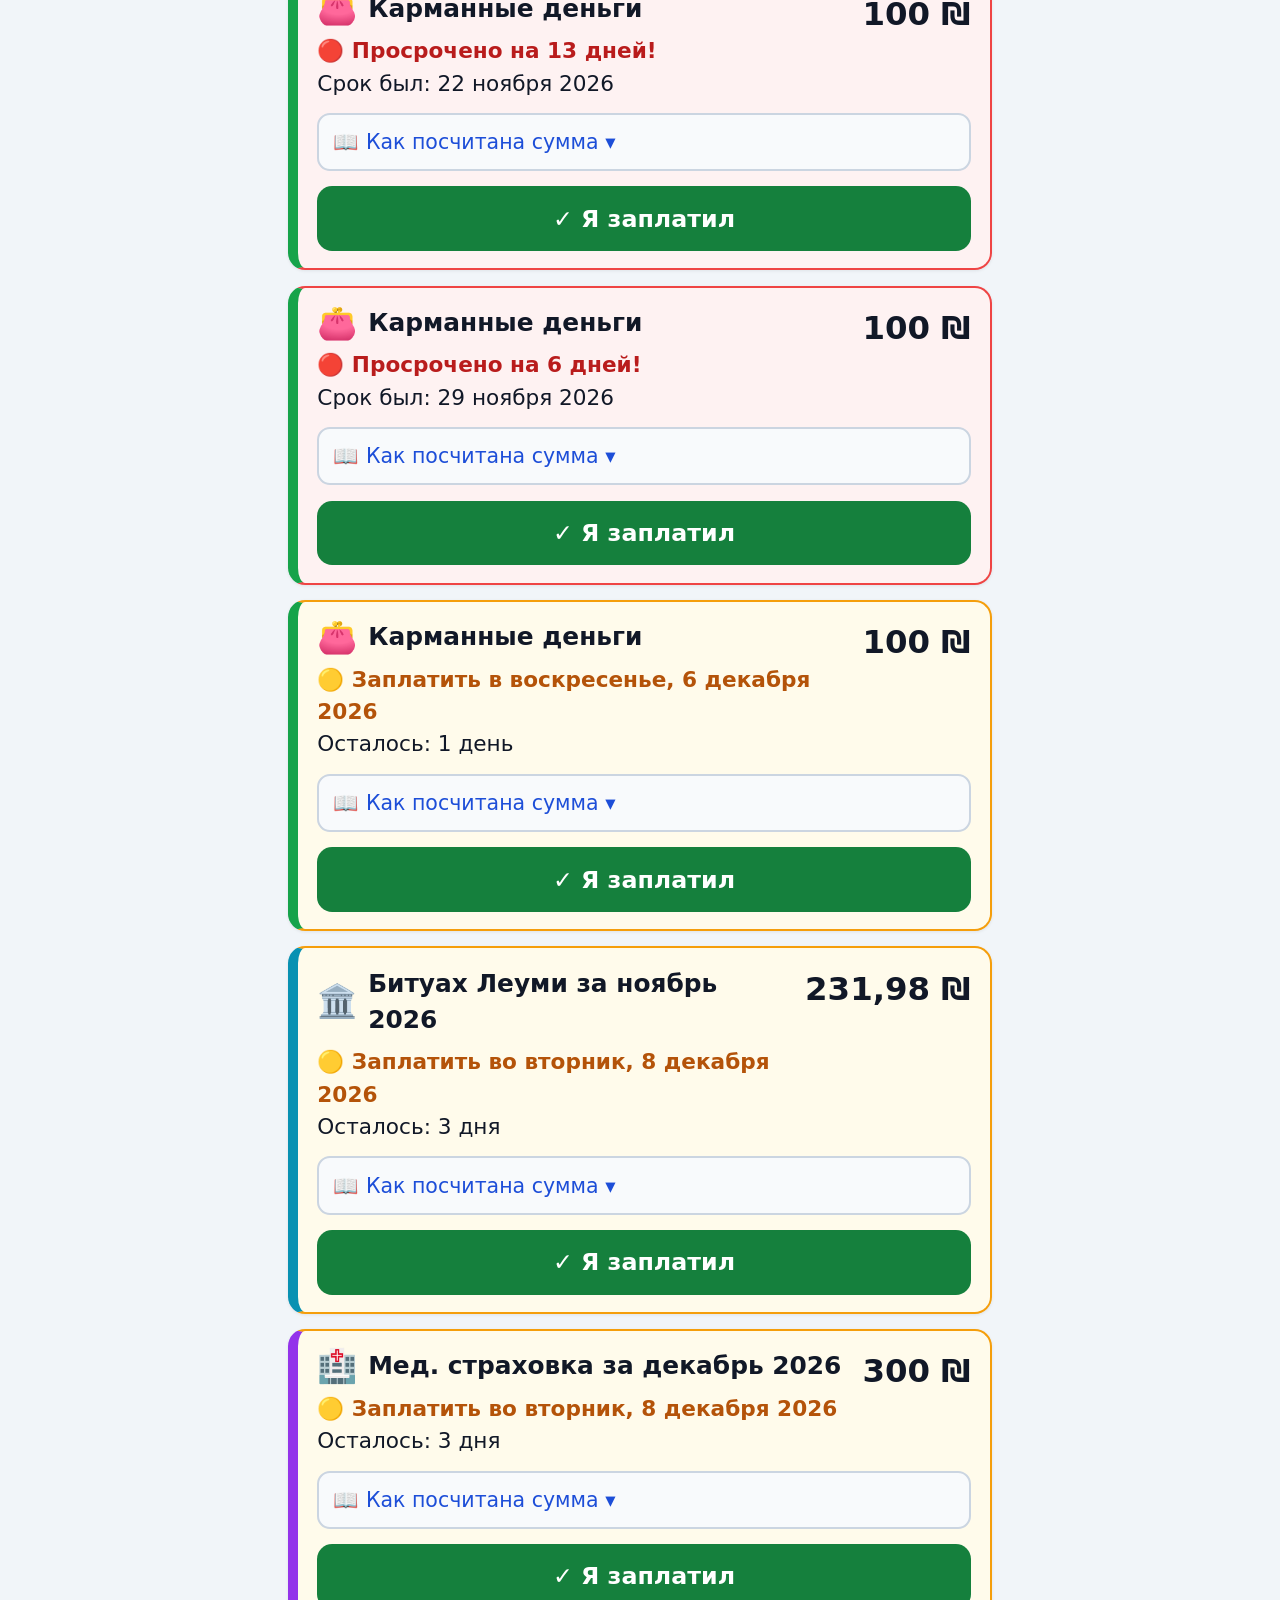
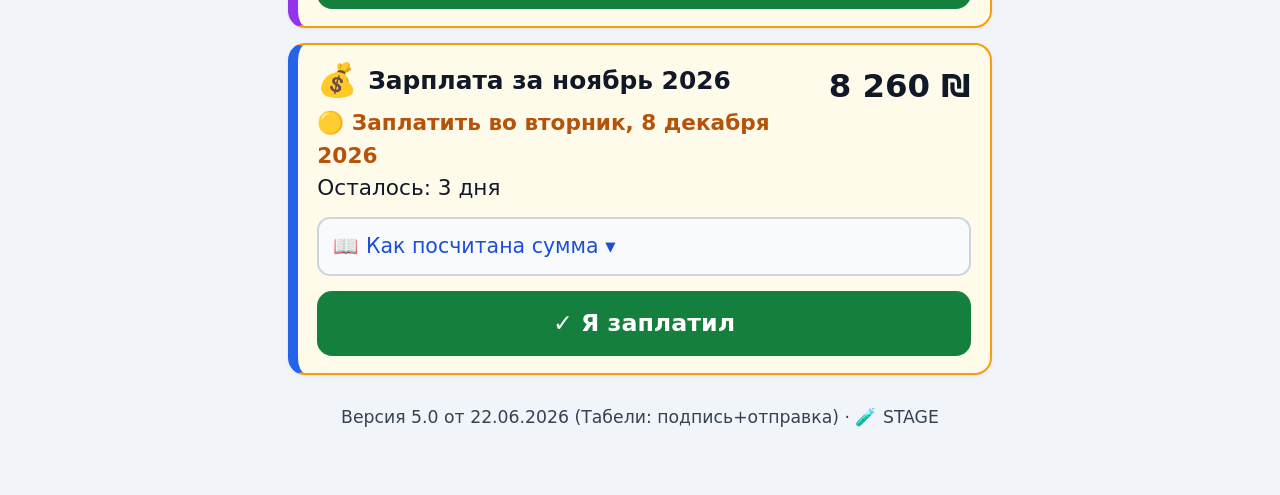
==== commit a5b689c6: "Табели этапы 2-3: подписание PDF + предпросмотр + скачивание + EmailJS (STAGE) Движок js/timesheet-s" ====
--- a/stage/index.html
+++ b/stage/index.html
@@ -82,14 +82,27 @@
   <!-- расписка: подпись метапеля пальцем -->
   <div class="modal" id="modal-sign">
     <div class="modal-box">
-      <h2>✍ Расписка о получении</h2>
+      <h2 id="sign-title">✍ Расписка о получении</h2>
       <div class="sign-text" id="sign-text"></div>
       <canvas id="sign-canvas"></canvas>
-      <div class="hint">Метапель: распишитесь пальцем в рамке выше и нажмите ОК.</div>
+      <div class="hint" id="sign-hint">Метапель: распишитесь пальцем в рамке выше и нажмите ОК.</div>
       <div class="modal-actions">
         <button class="btn btn-pay" id="sign-ok">✓ ОК — деньги получил</button>
         <button class="btn btn-light" id="sign-clear">Стереть и расписаться заново</button>
         <button class="btn btn-undo" id="sign-later">Позже (расписаться потом)</button>
+      </div>
+    </div>
+  </div>
+
+  <!-- предпросмотр подписанного табеля -->
+  <div class="modal" id="modal-ts-preview">
+    <div class="modal-box modal-box-wide">
+      <h2>👁 Предпросмотр табеля</h2>
+      <div class="hint">Проверьте, что подписи встали по местам. Затем сохраните.</div>
+      <div class="ts-preview-wrap"><canvas id="ts-preview-canvas"></canvas></div>
+      <div class="modal-actions">
+        <button class="btn btn-pay" id="ts-preview-save">✓ Сохранить подписанный табель</button>
+        <button class="btn btn-undo" id="ts-preview-cancel">Отмена</button>
       </div>
     </div>
   </div>
@@ -246,6 +259,7 @@
   <script src="js/calc.js"></script>
   <script src="js/storage.js"></script>
   <script src="js/sync.js"></script>
+  <script src="js/timesheet-sign.js"></script>
   <script src="js/app.js"></script>
 </body>
 </html>
--- a/stage/css/styles.css
+++ b/stage/css/styles.css
@@ -702,6 +702,20 @@
 .ts-full { background: #dcfce7; color: var(--green); }
 .ts-sent { background: #dbeafe; color: var(--accent); }
 
+/* действия в карточке табеля */
+.ts-actions { display: flex; flex-direction: column; gap: 8px; margin-top: 12px; }
+.ts-act { width: 100%; }
+.ts-allsign { display: flex; align-items: center; gap: 8px; font-size: 17px; color: var(--muted);
+  background: #f8fafc; border: 1px solid var(--line); border-radius: 10px; padding: 8px 12px; cursor: pointer; }
+.ts-allsign input { width: 22px; height: 22px; }
+.ts-progress { font-size: 16px; color: var(--muted); }
+
+/* широкая модалка предпросмотра табеля */
+.modal-box-wide { max-width: 760px; }
+.ts-preview-wrap { max-height: 62vh; overflow: auto; border: 1px solid var(--line);
+  border-radius: 10px; background: #f1f5f9; margin: 8px 0; -webkit-overflow-scrolling: touch; }
+#ts-preview-canvas { display: block; width: 100%; height: auto; }
+
 @media (max-width: 520px) {
   body { font-size: 19px; }
   .card-amount { font-size: 27px; }
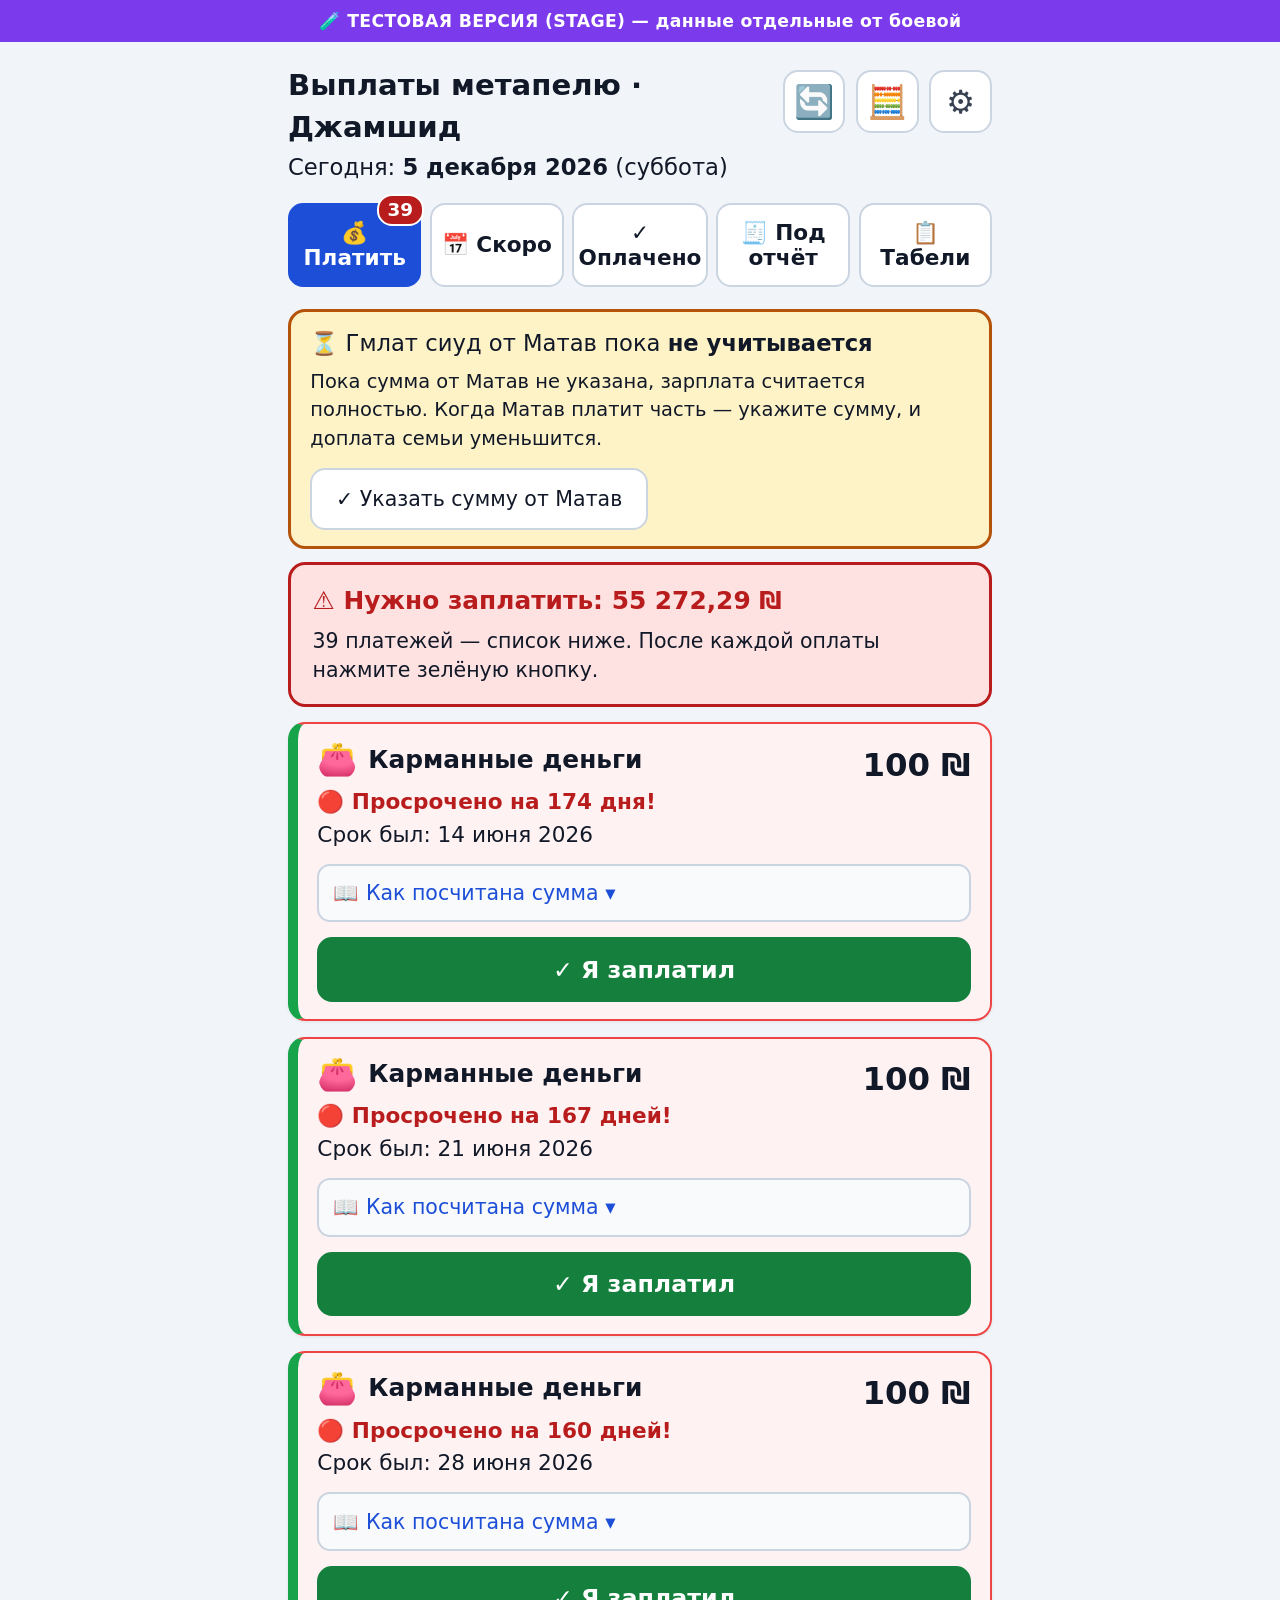
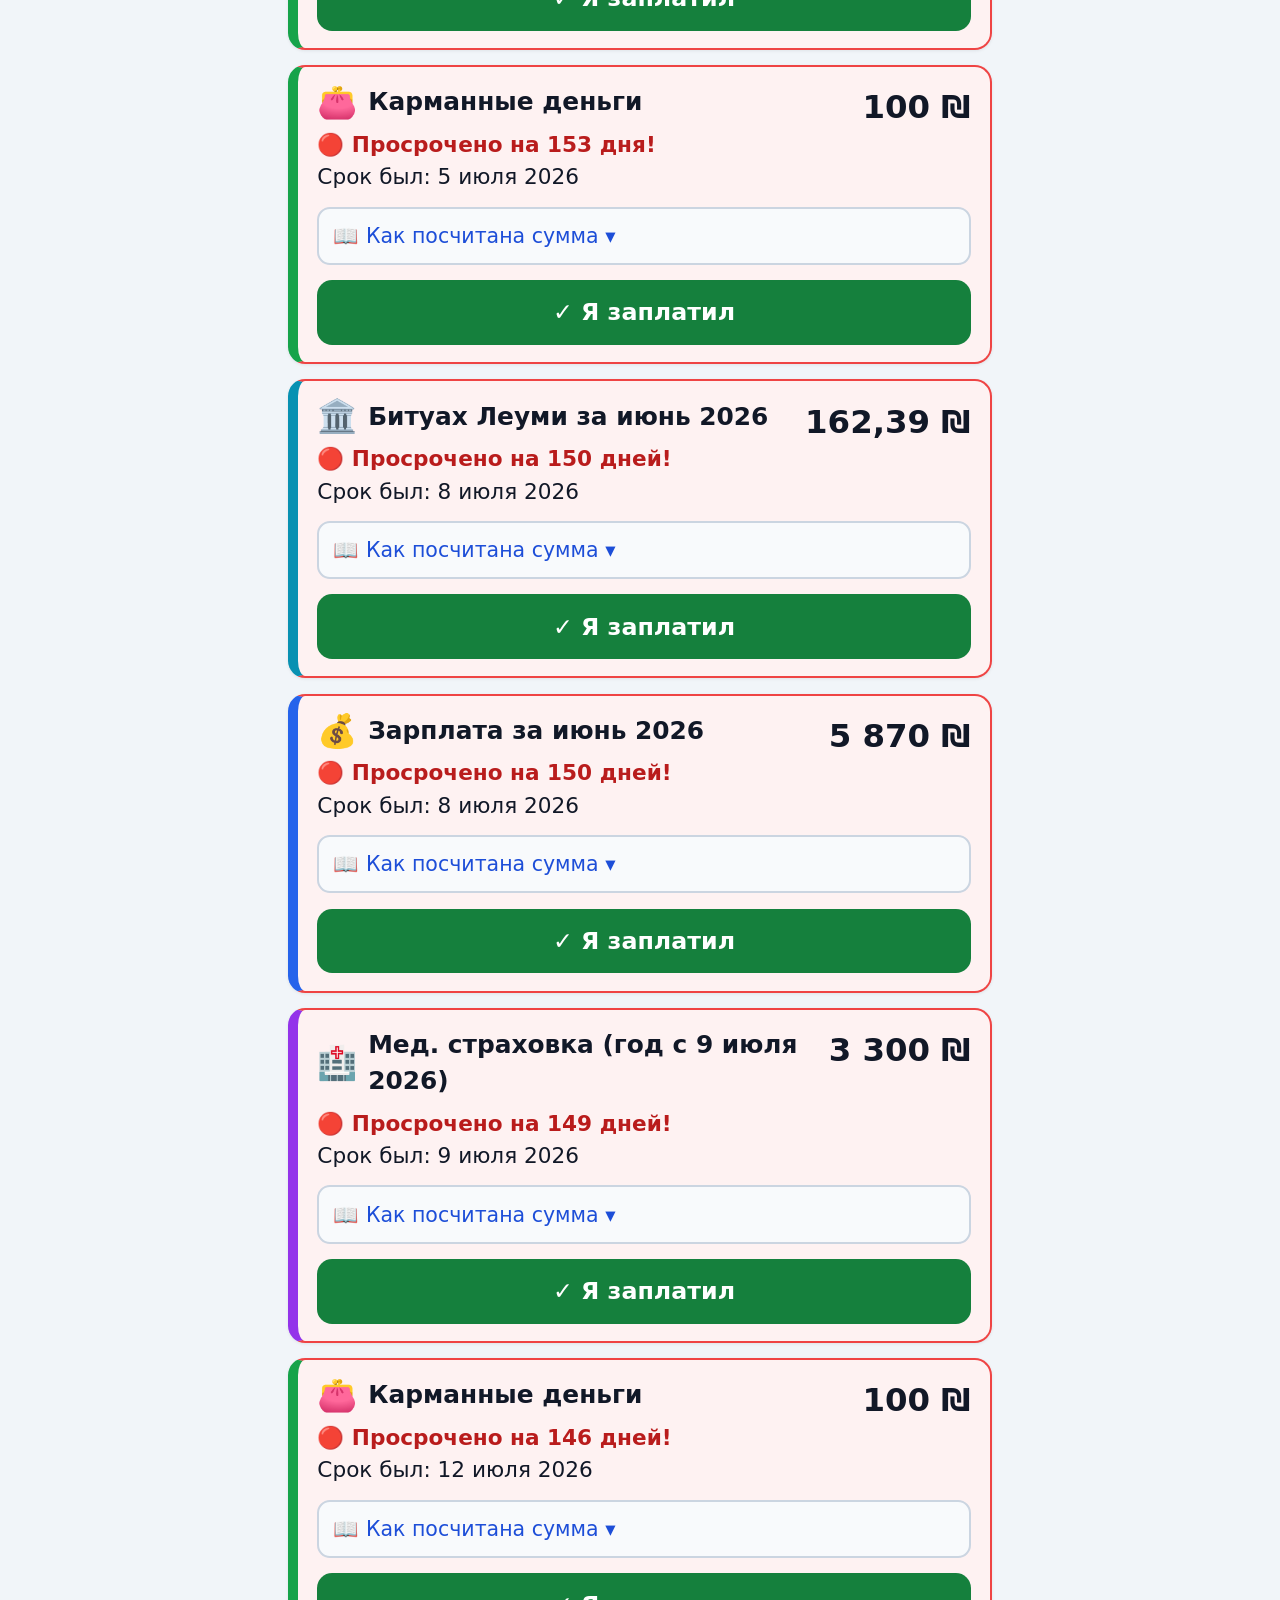
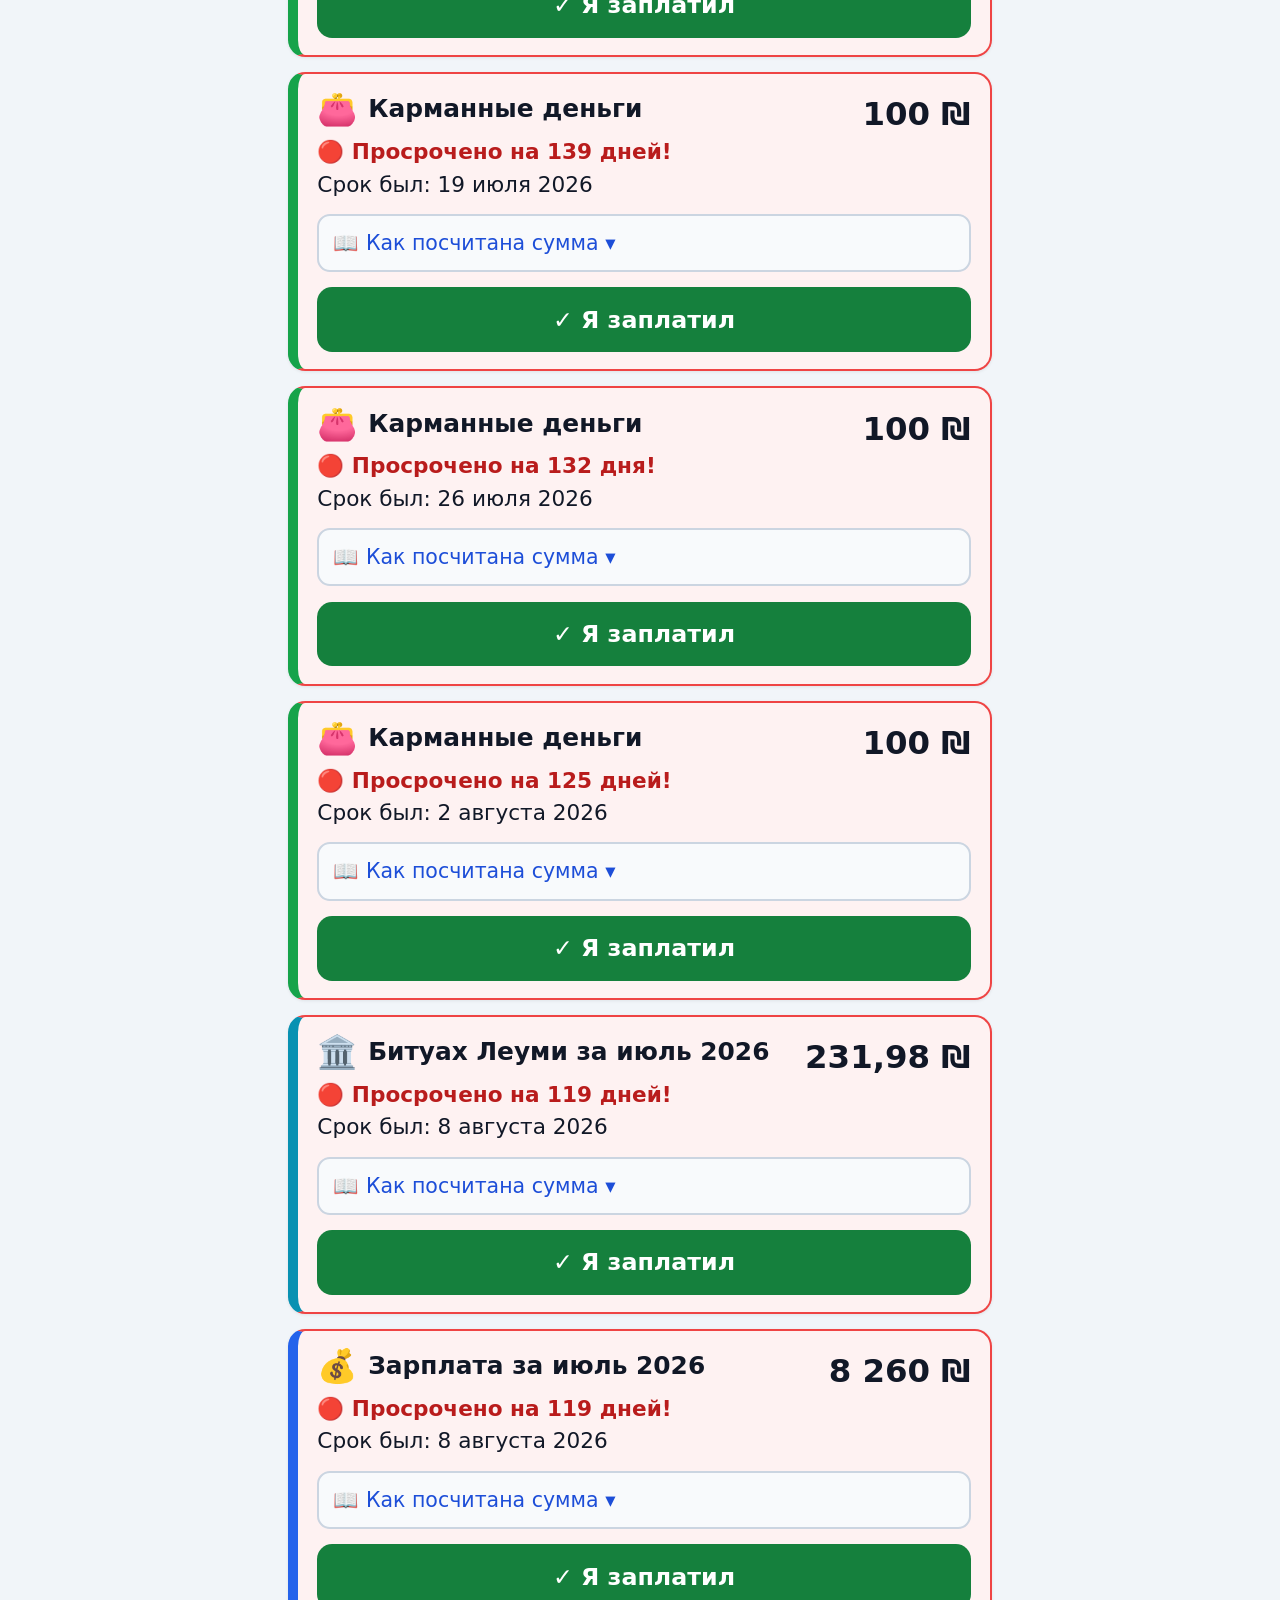
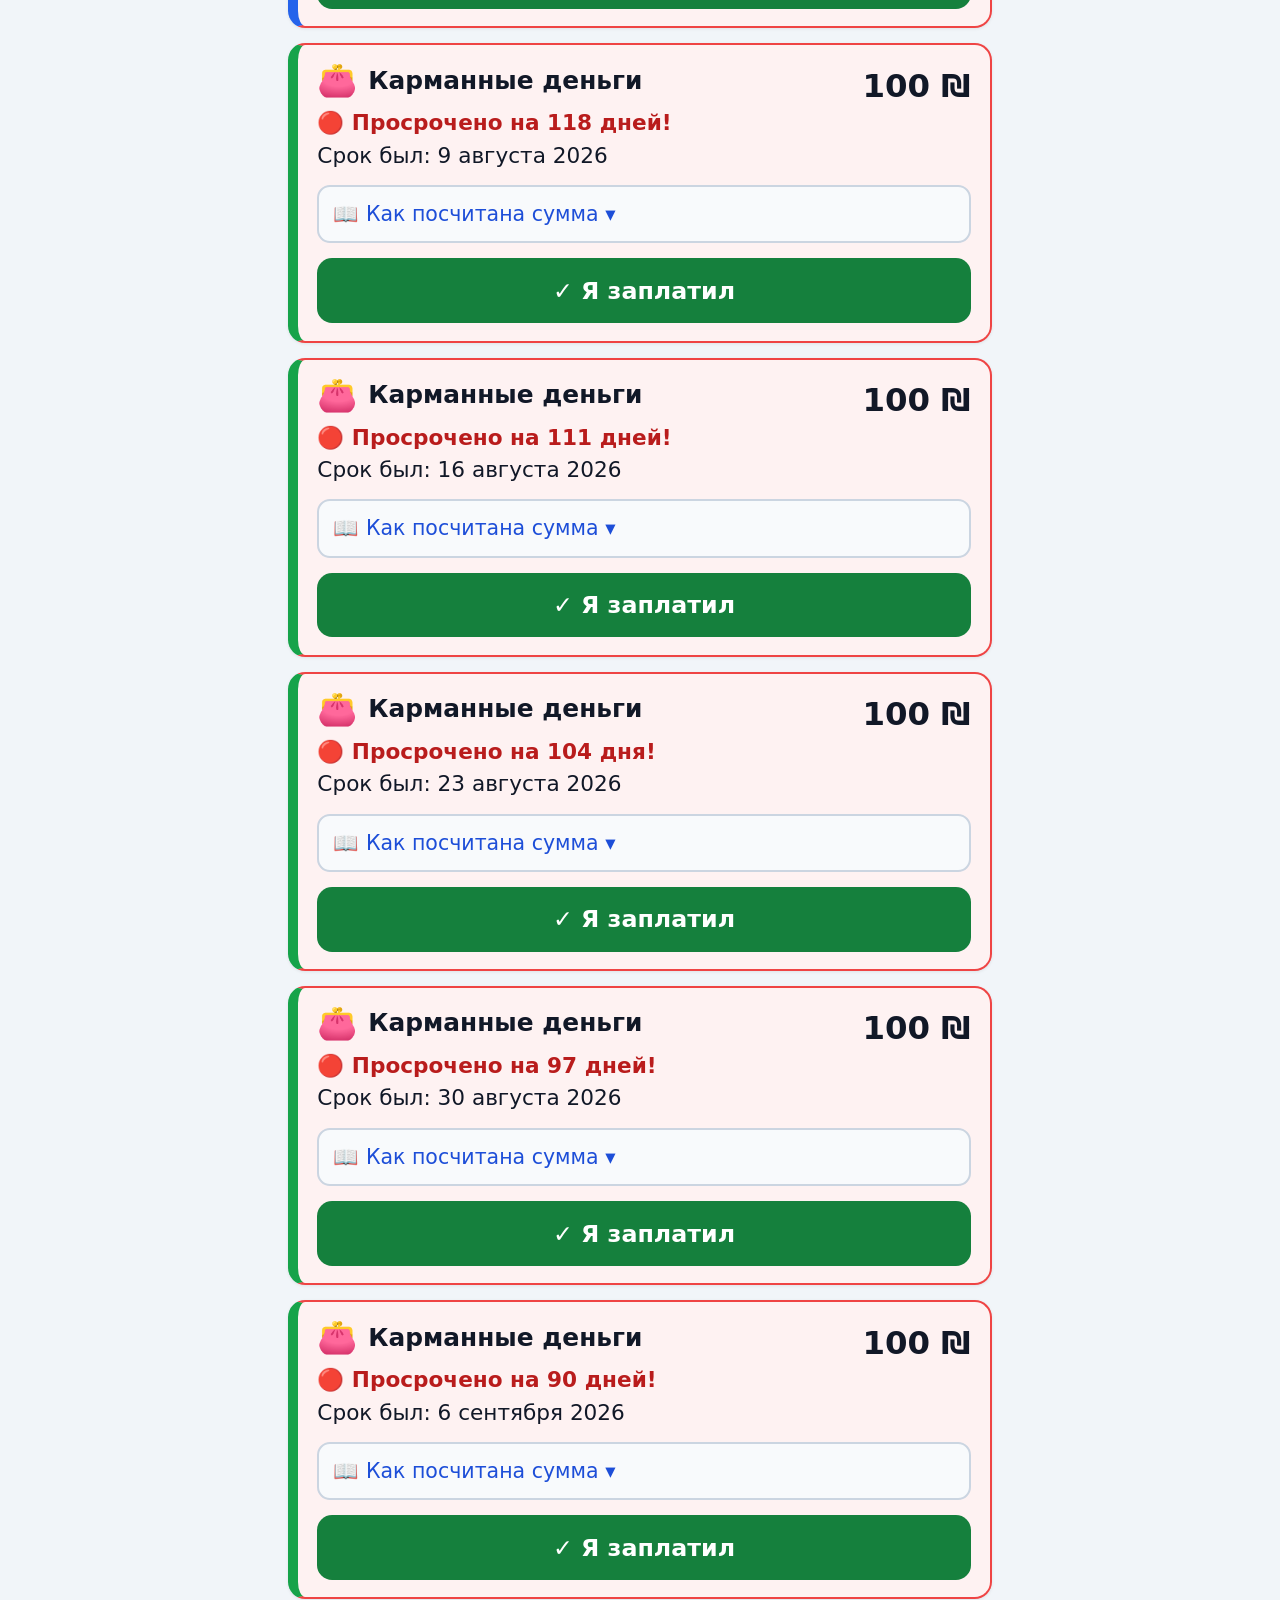
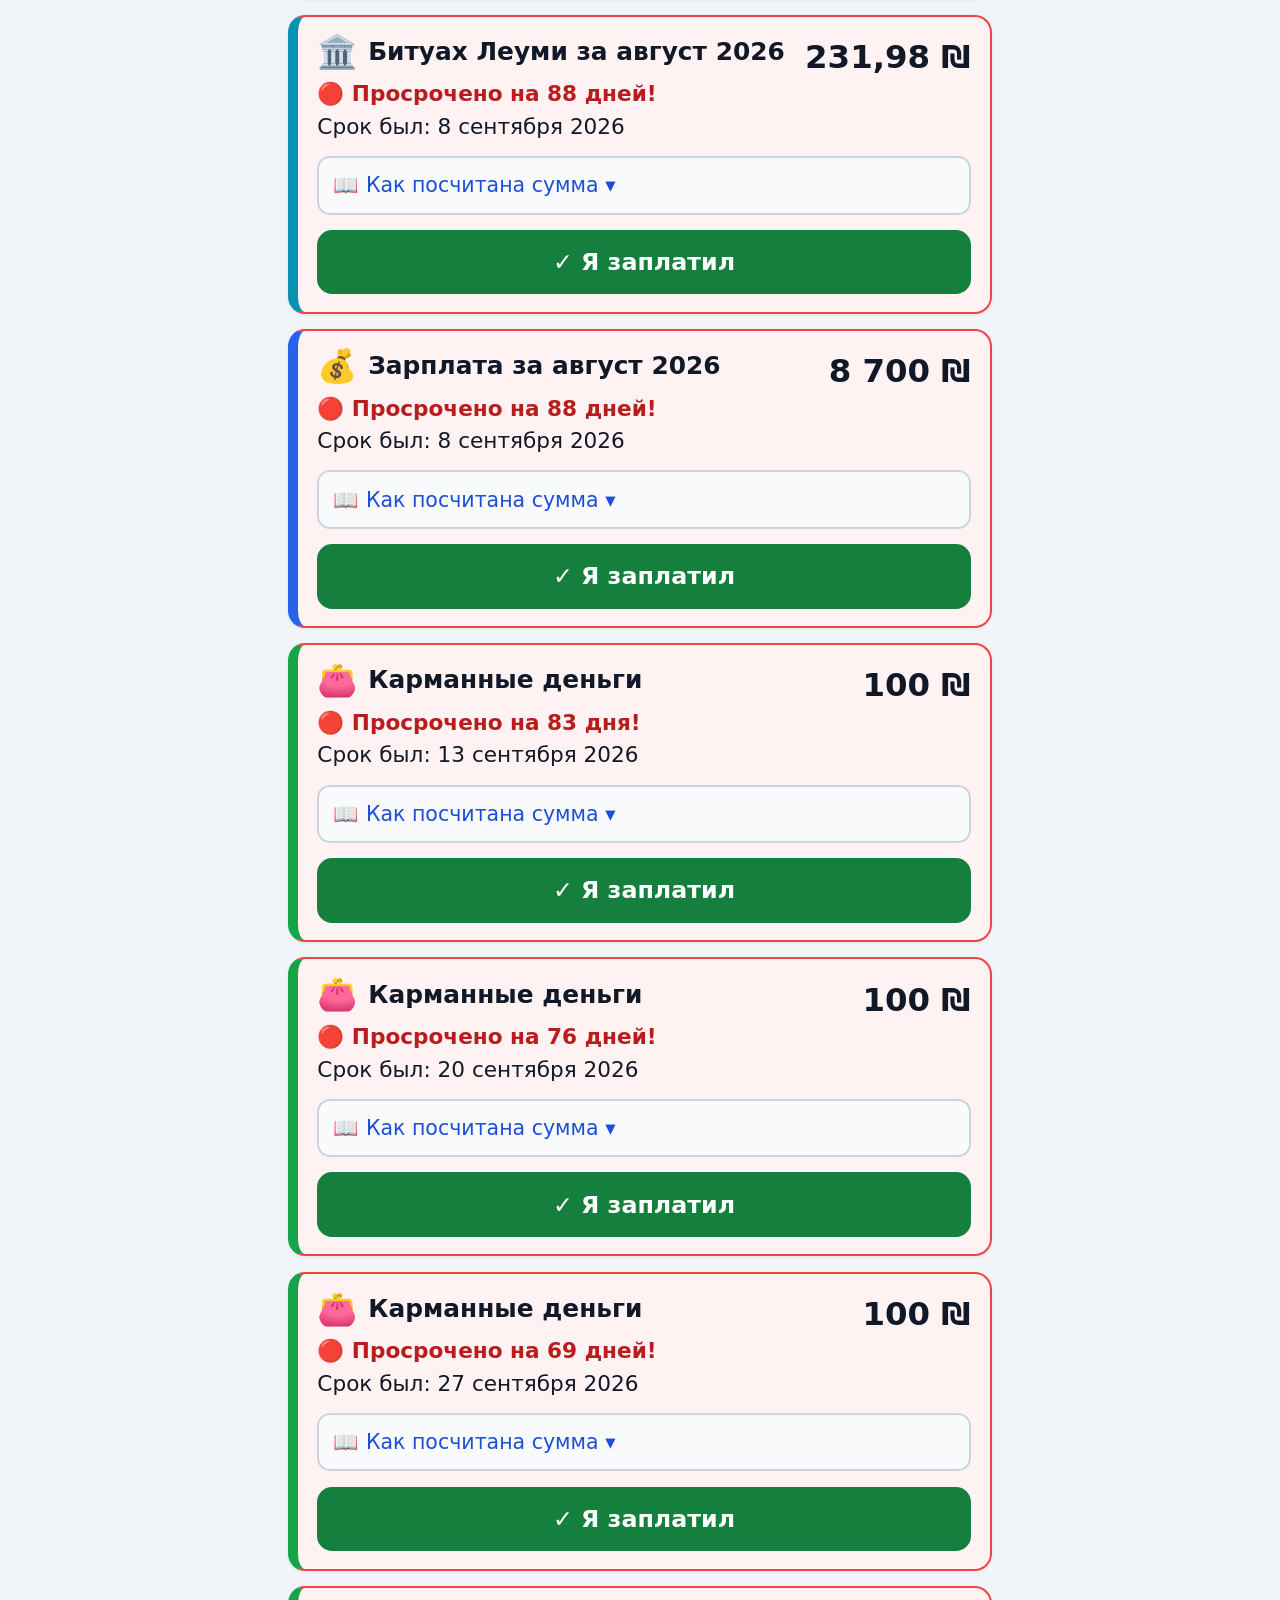
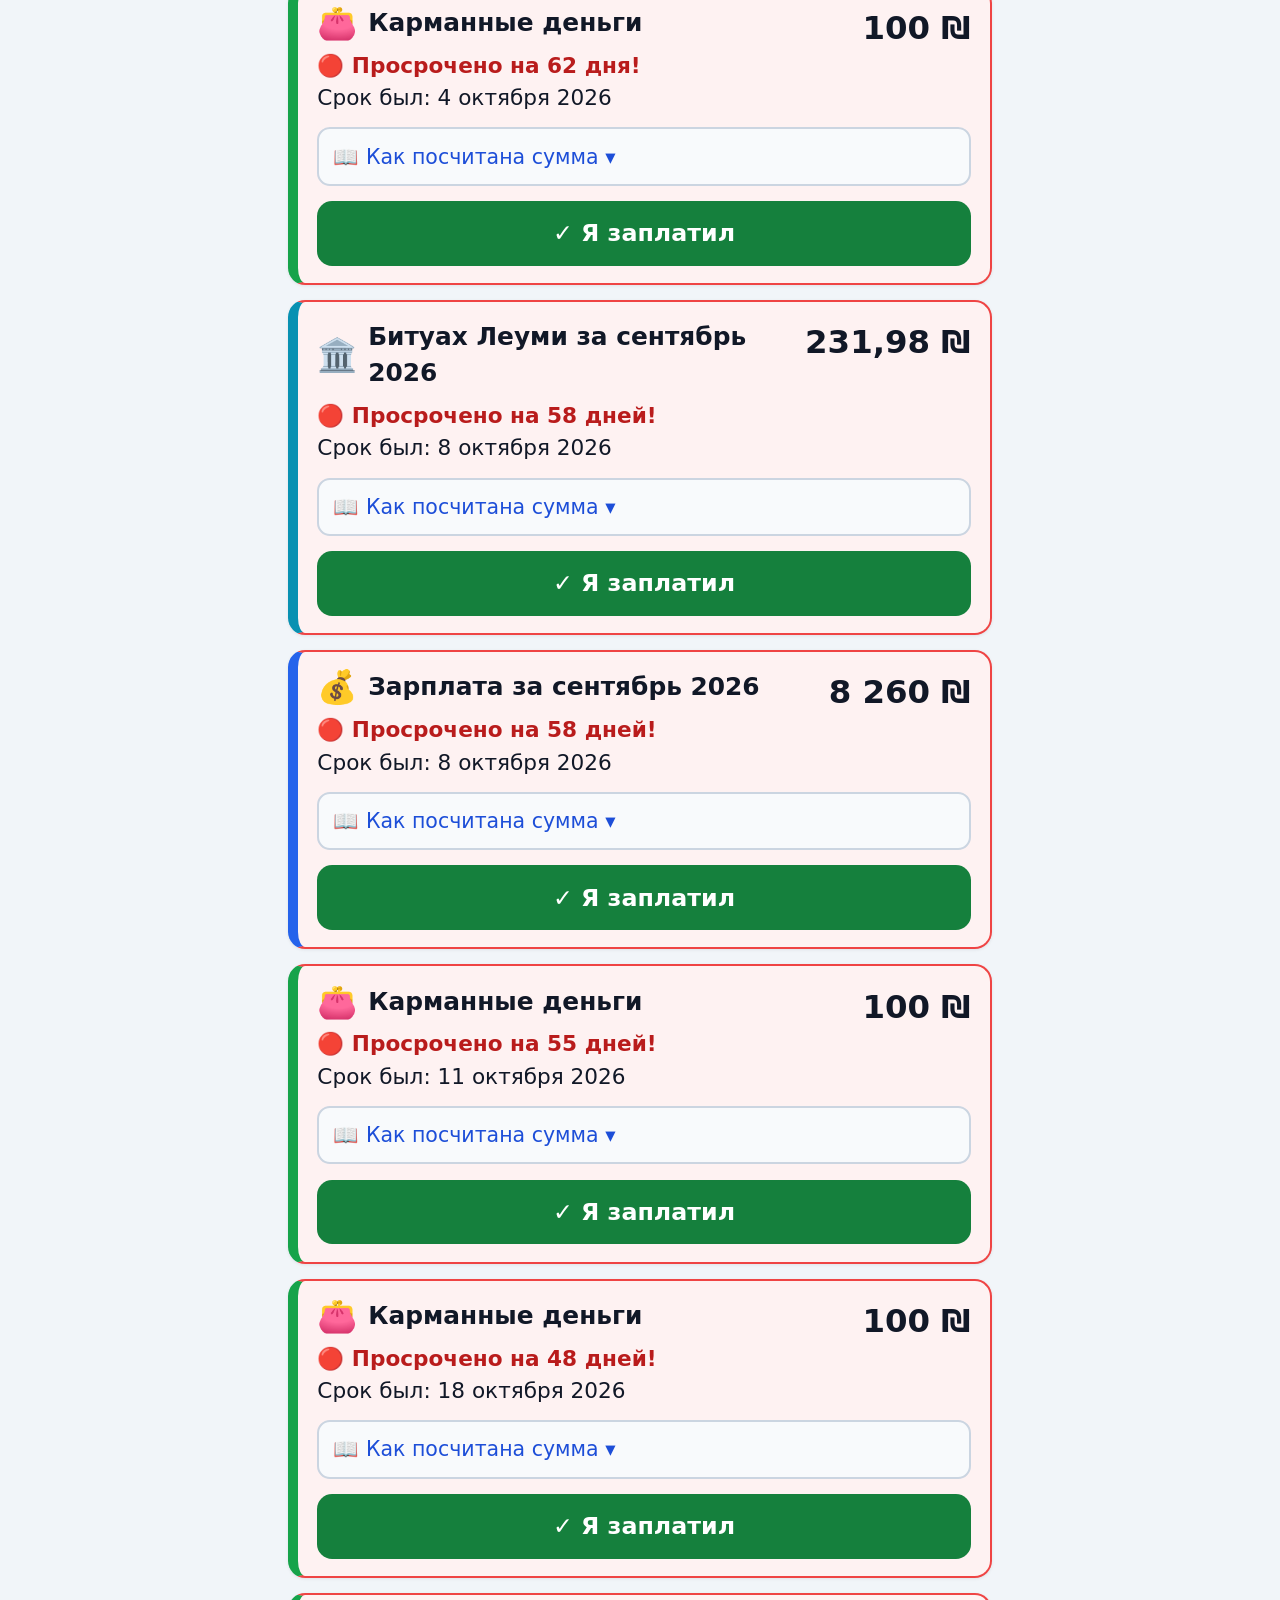
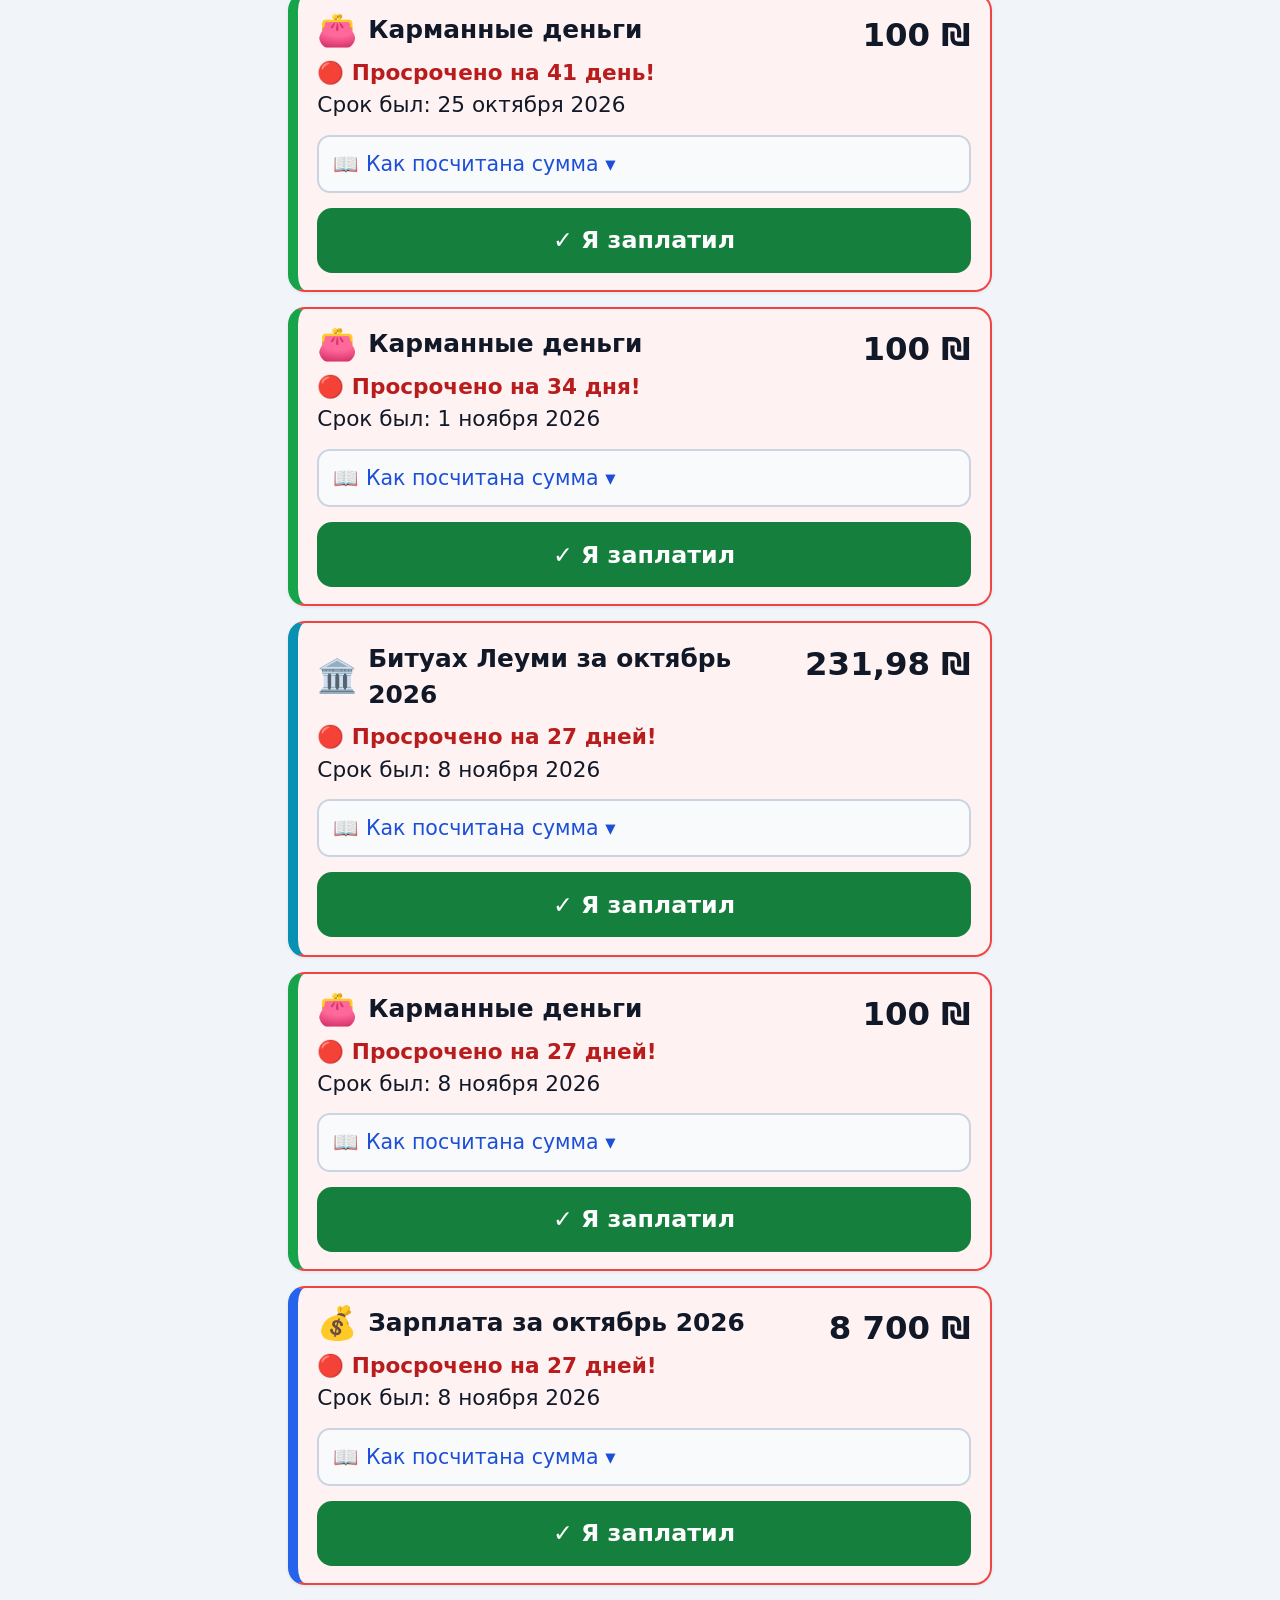
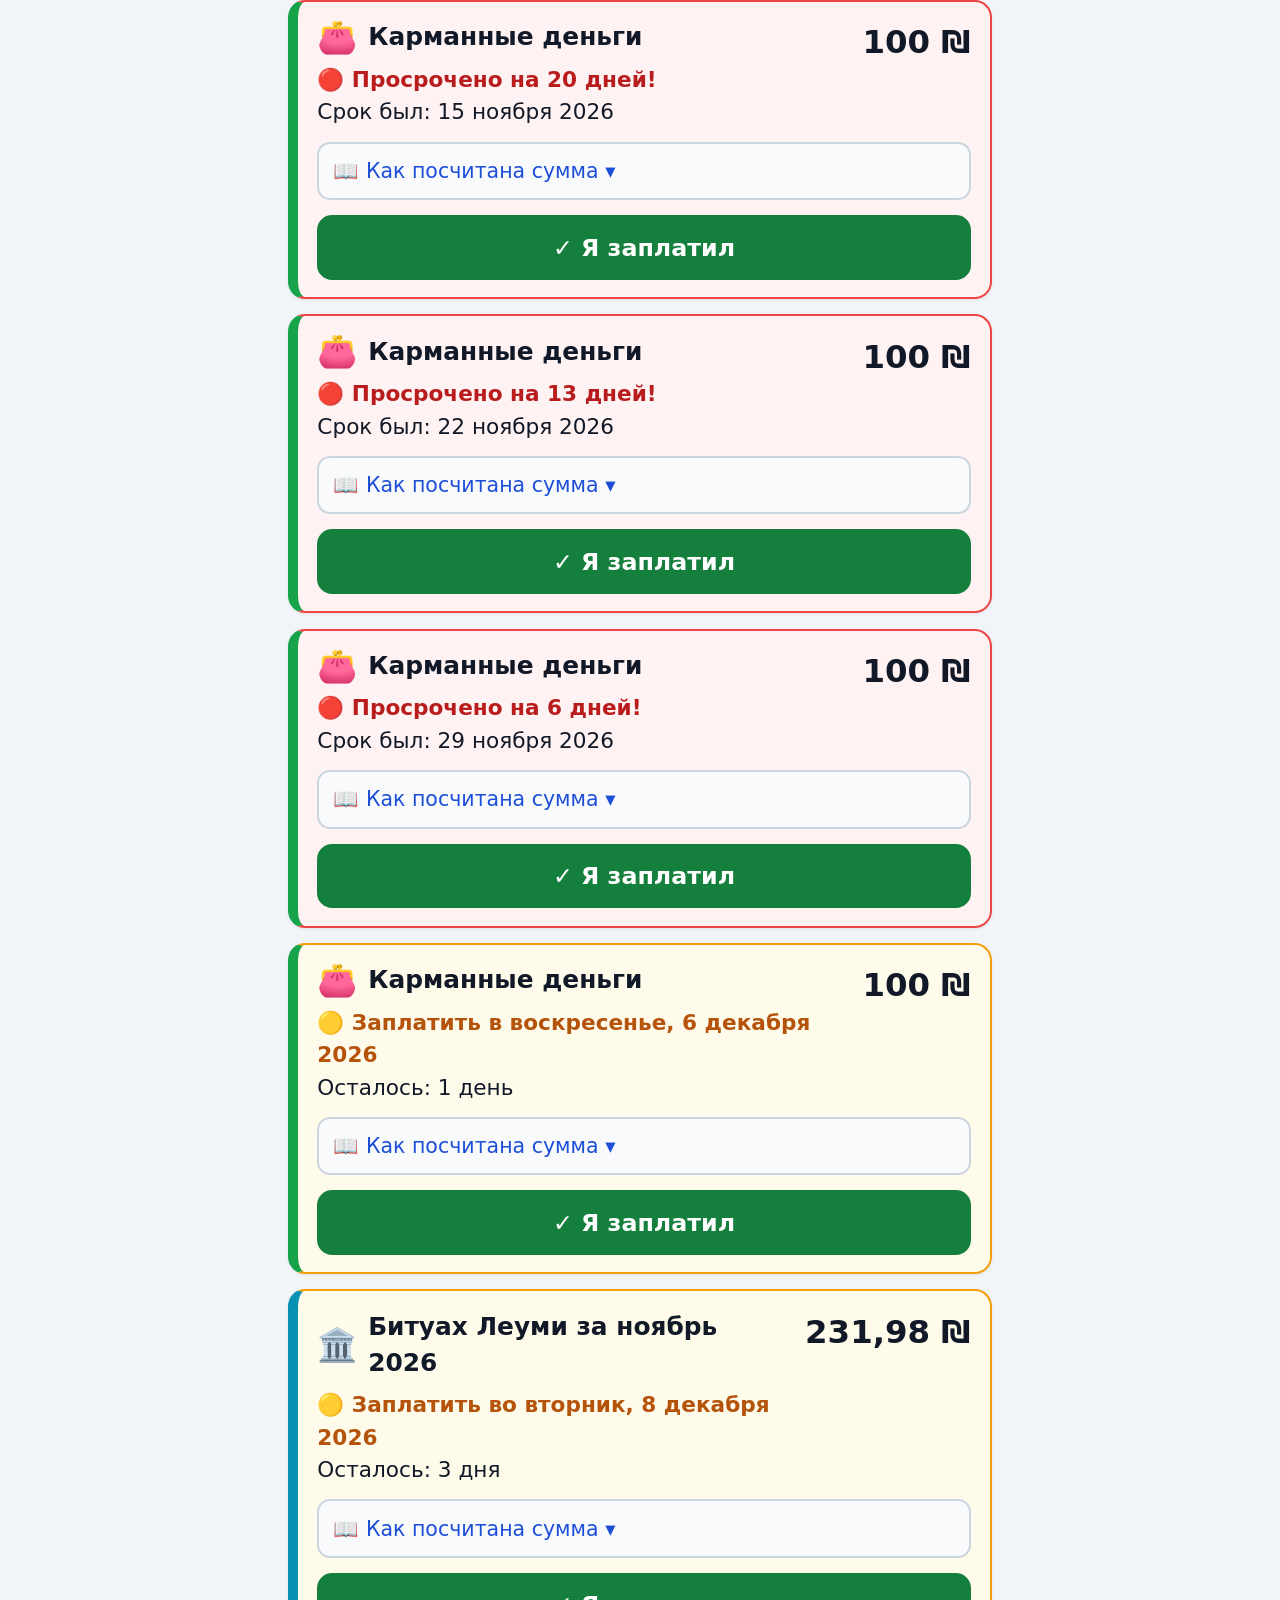
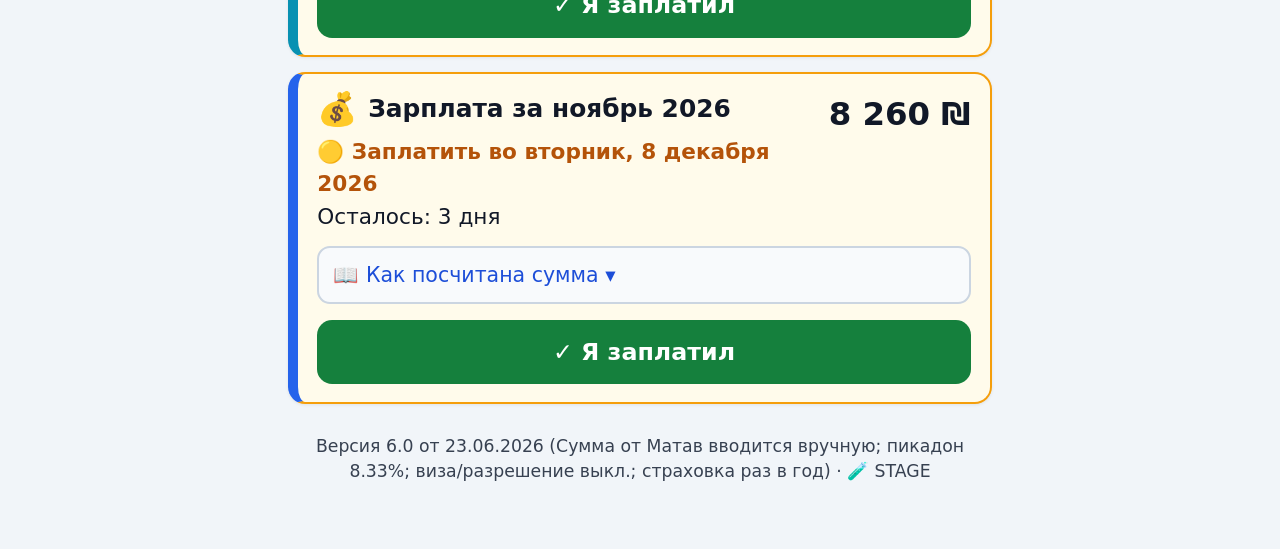
==== commit c09a76b1: "Выплаты v6.0: модель оплаты под реальный случай Григория (гмлат сиуд через Матав, возраст 89) 1) Сум" ====
--- a/stage/index.html
+++ b/stage/index.html
@@ -170,23 +170,23 @@
     </div>
   </div>
 
-  <!-- часы Битуах Леуми: отметка утверждения и количество (с главного экрана) -->
+  <!-- гмлат сиуд: сколько Матав платит работнику в месяц (с главного экрана) -->
   <div class="modal" id="modal-hours">
     <div class="modal-box">
-      <h2>⏱ Часы Битуах Леуми</h2>
-      <div class="muted">Государство выделяет часы по уходу. Когда их утвердят — укажите, сколько часов в неделю утвердили.</div>
-      <div class="form-row">
-        <label for="hours-input">Часов в неделю</label>
+      <h2>🤝 Сумма от Матав (гмлат сиуд)</h2>
+      <div class="muted">Матав платит работнику часть зарплаты за счёт пособия по уходу. Укажите, сколько Матав платит в месяц — остальное доплачиваете вы. (Меняется месяц к месяцу — обновляйте по присланным цифрам.)</div>
+      <div class="form-row">
+        <label for="hours-input">Матав платит, ₪/мес</label>
         <div class="stepper">
           <button type="button" id="hours-minus">−</button>
-          <input type="number" id="hours-input" min="0" max="26" step="1">
+          <input type="number" id="hours-input" min="0" step="100">
           <button type="button" id="hours-plus">+</button>
         </div>
       </div>
       <div class="hint" id="hours-effect"></div>
       <div class="modal-actions">
-        <button class="btn btn-pay" id="hours-save">✓ Часы утверждены — сохранить</button>
-        <button class="btn btn-light" id="hours-revert" style="display:none">Отметить: часы ещё не утверждены</button>
+        <button class="btn btn-pay" id="hours-save">✓ Сохранить сумму</button>
+        <button class="btn btn-light" id="hours-revert" style="display:none">Матав сейчас не платит — отключить учёт</button>
         <button class="btn btn-undo modal-close">Отмена</button>
       </div>
     </div>
--- a/stage/css/styles.css
+++ b/stage/css/styles.css
@@ -348,7 +348,8 @@
 .btn-danger:focus-visible,
 .btn-return:focus-visible,
 .btn-give-advance:focus-visible,
-.btn-give-gift:focus-visible {
+.btn-give-gift:focus-visible,
+.btn-upload:focus-visible {
   outline-color: #fff;
   box-shadow: 0 0 0 7px rgba(29, 78, 216, 0.6);
 }
@@ -541,6 +542,20 @@
 }
 .btn-give-gift:hover { background: #5b21b6; }
 
+/* «Табели»: заметная кнопка загрузки PDF.
+   Раньше класс был .btn-extra (удалён в v3.1) — без фона/цвета кнопка
+   рисовалась дефолтным серым и сливалась с фоном. Делаем сплошную акцентную
+   с тенью — явный призыв к действию на (часто пустом) экране табелей. */
+.btn-upload {
+  background: var(--accent);
+  color: #fff;
+  width: 100%;
+  margin: 6px 0 20px;
+  box-shadow: 0 4px 14px rgba(29, 78, 216, 0.32);
+}
+.btn-upload:hover { background: #1e40af; }
+.btn-upload:active { transform: translateY(1px); }
+
 .balance-card {
   background: #fefce8;
   border: 3px solid var(--amber);
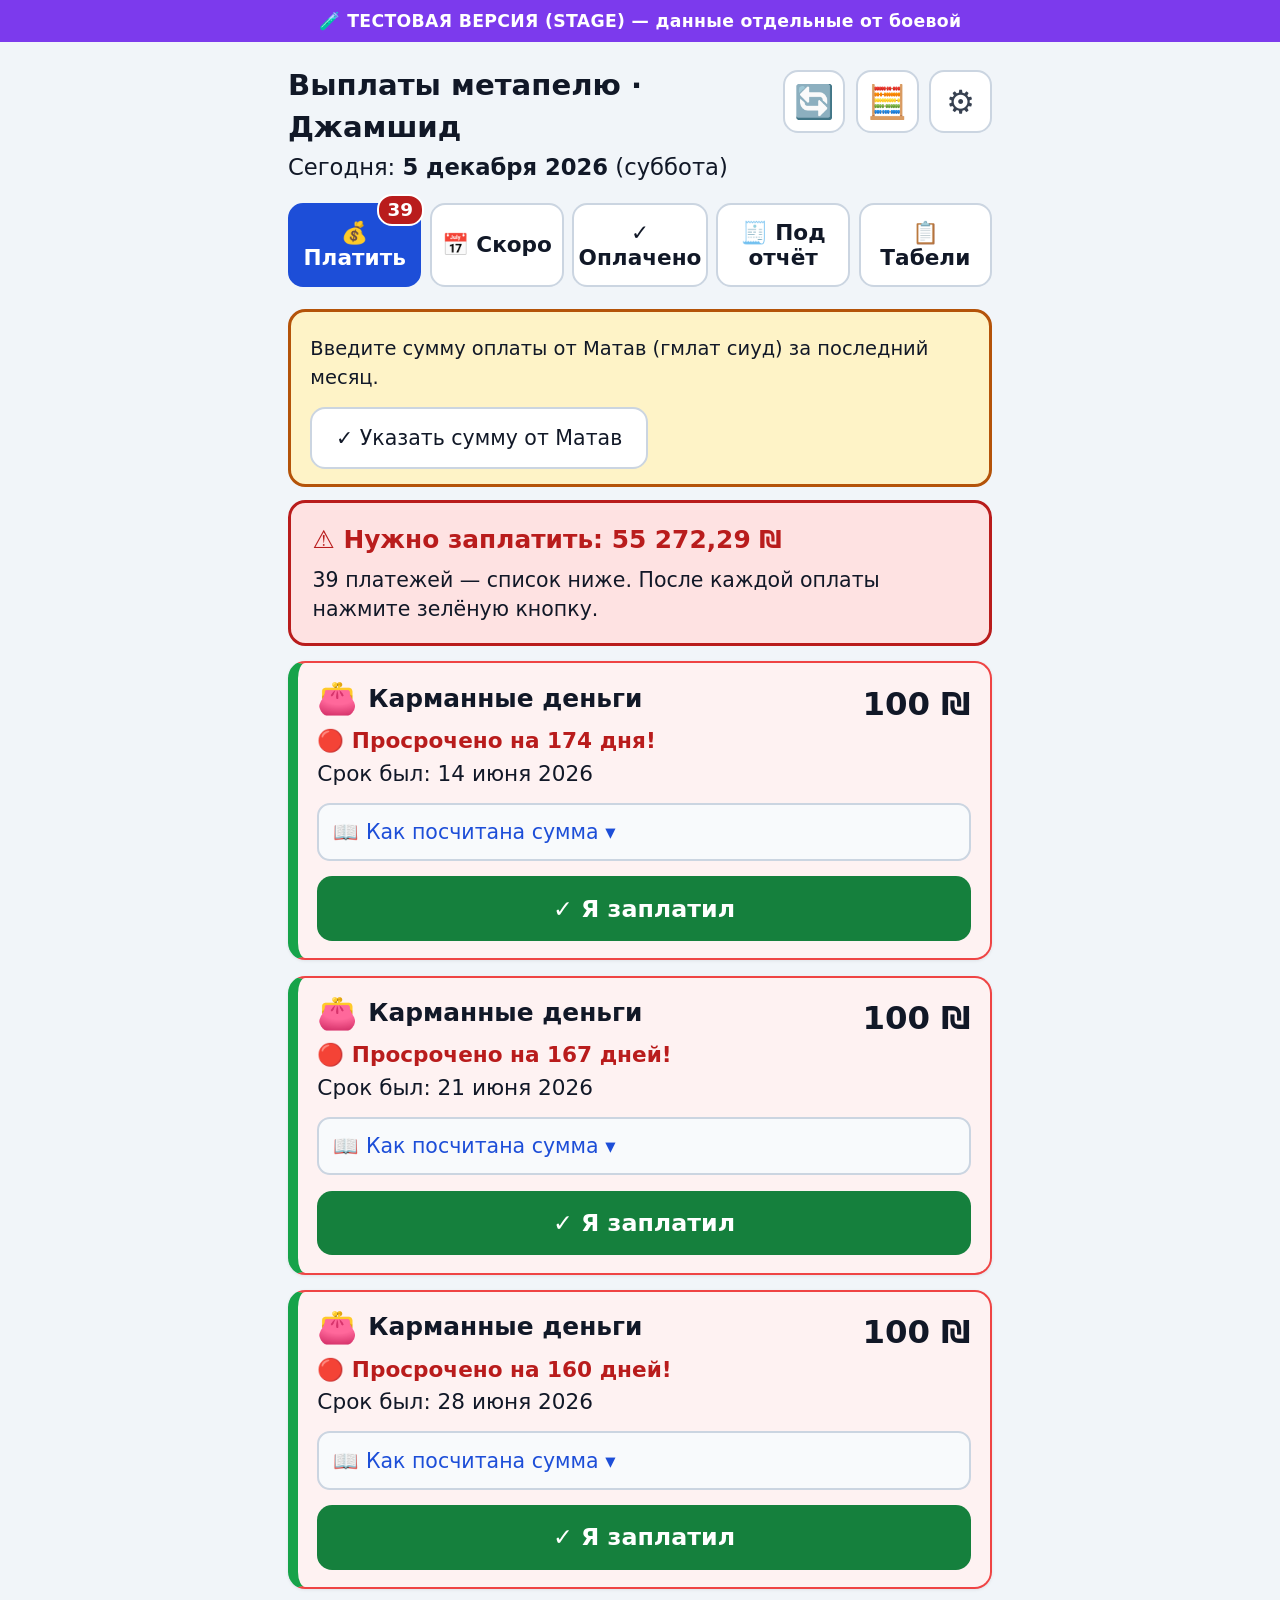
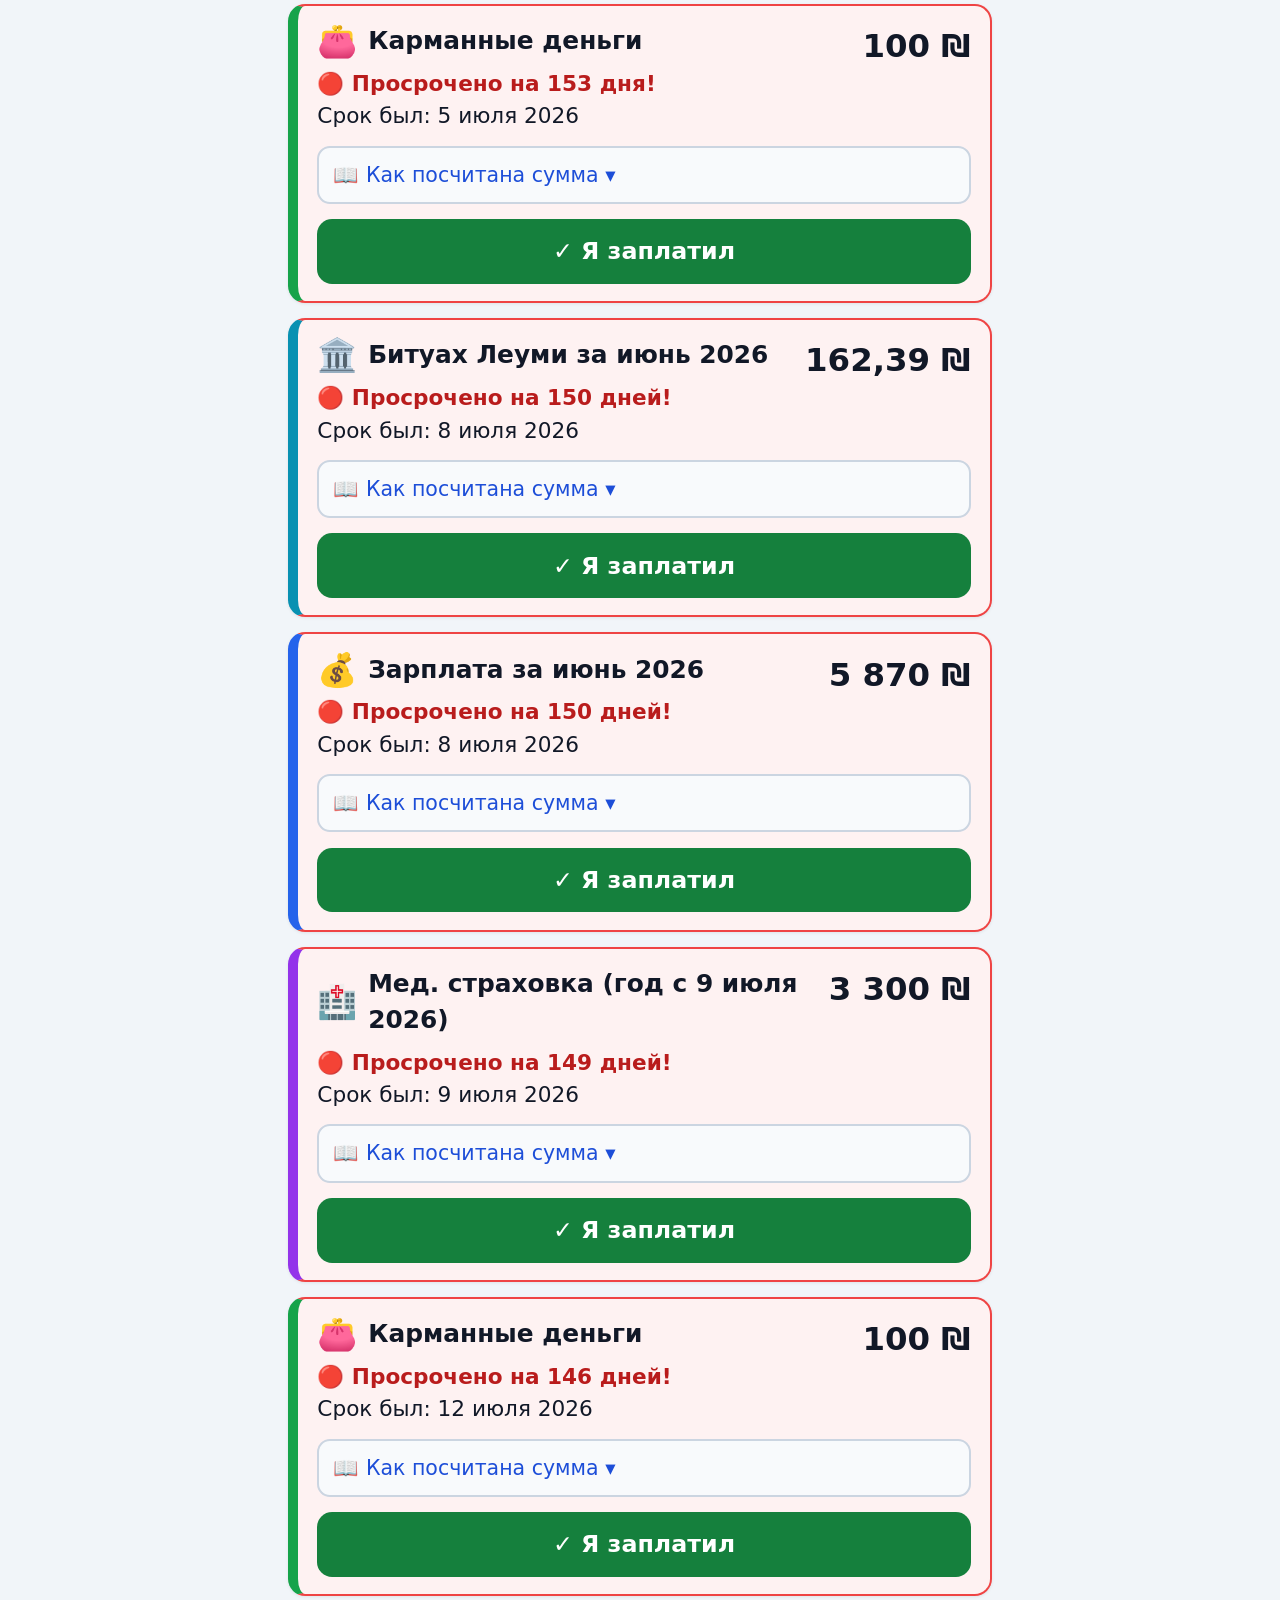
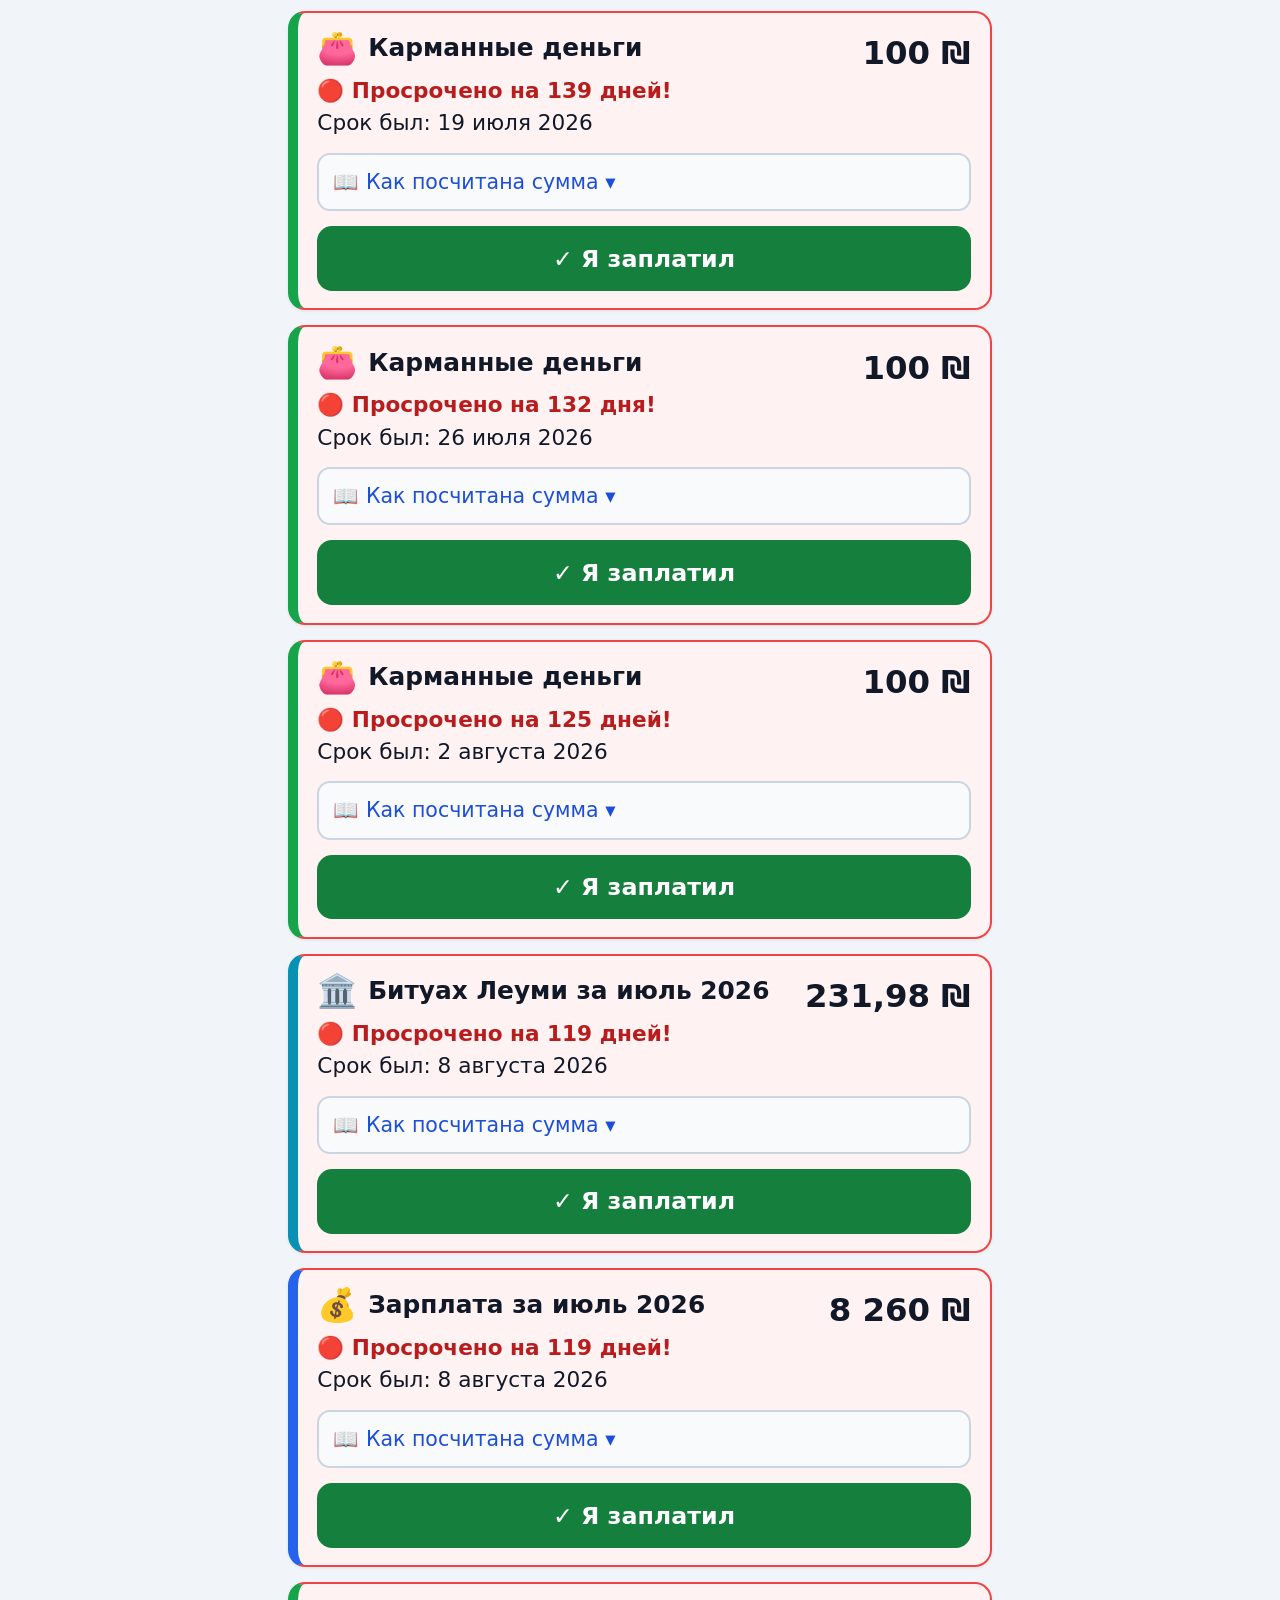
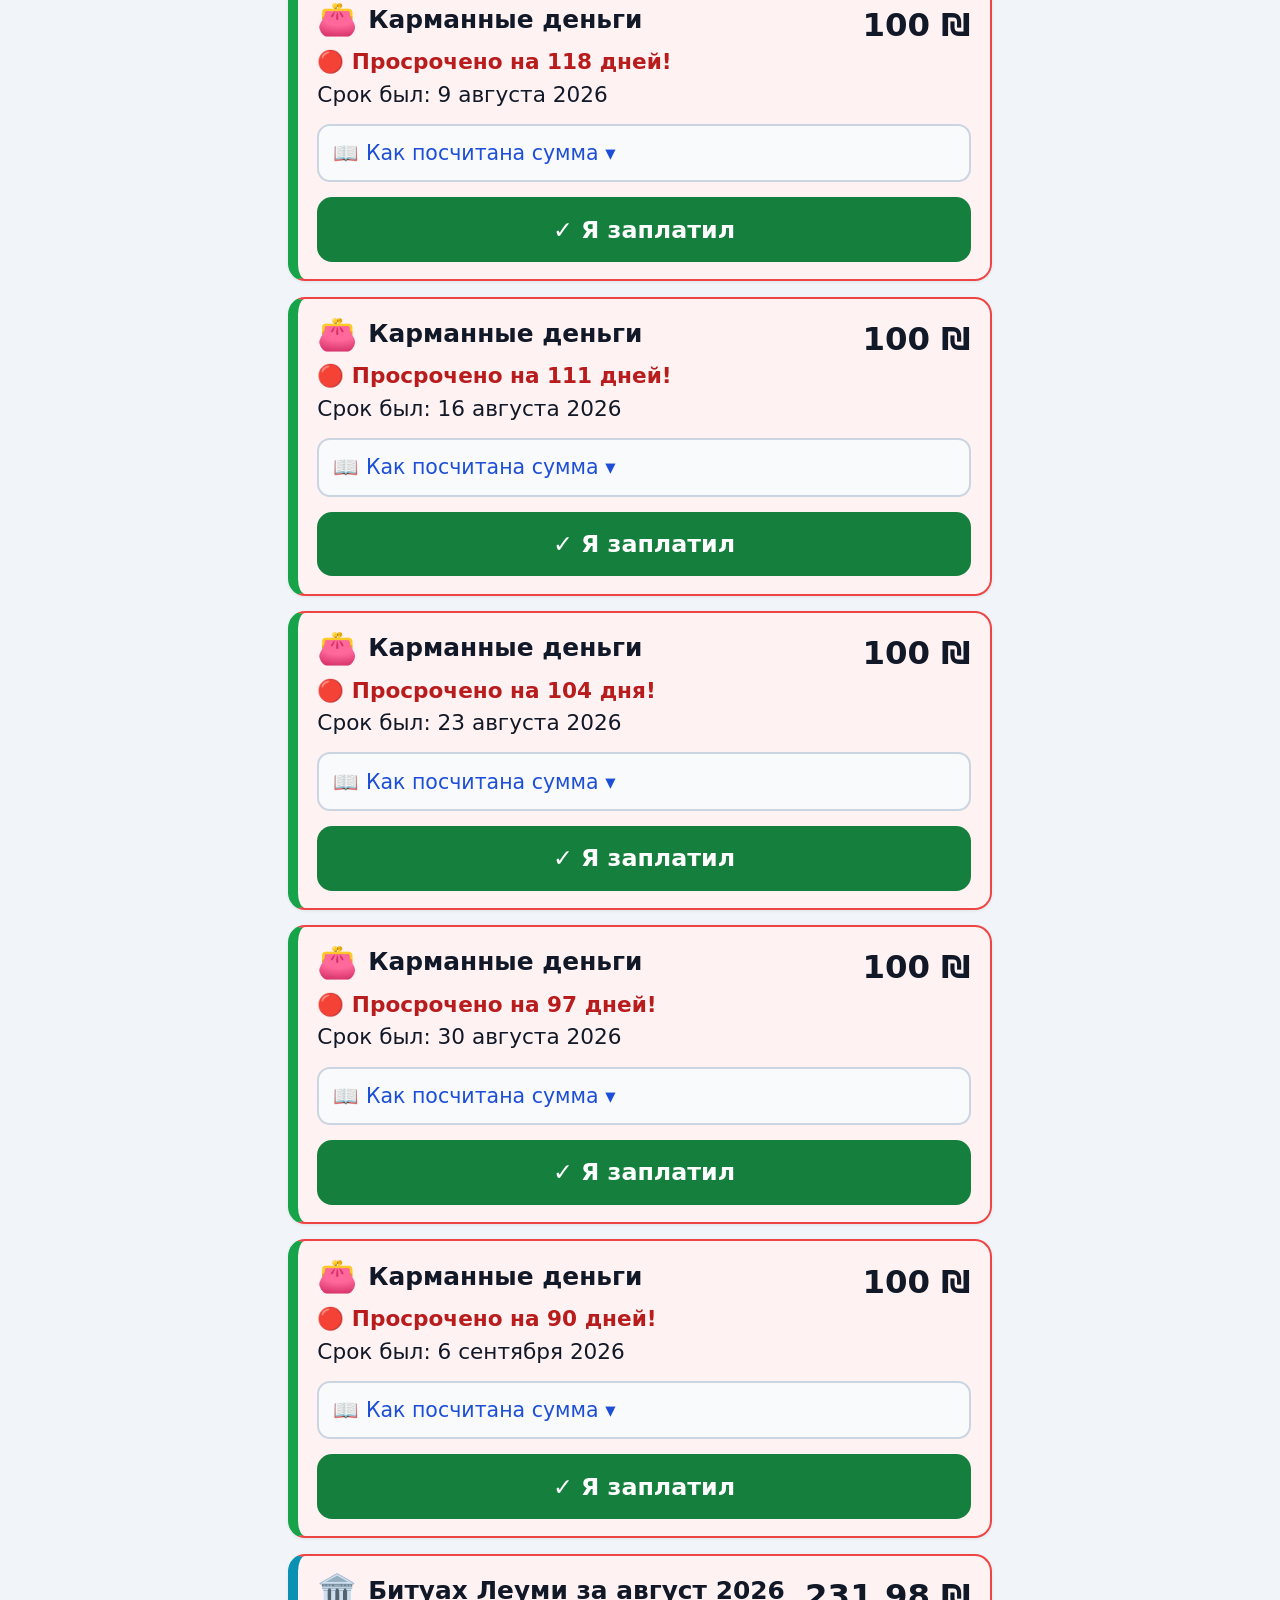
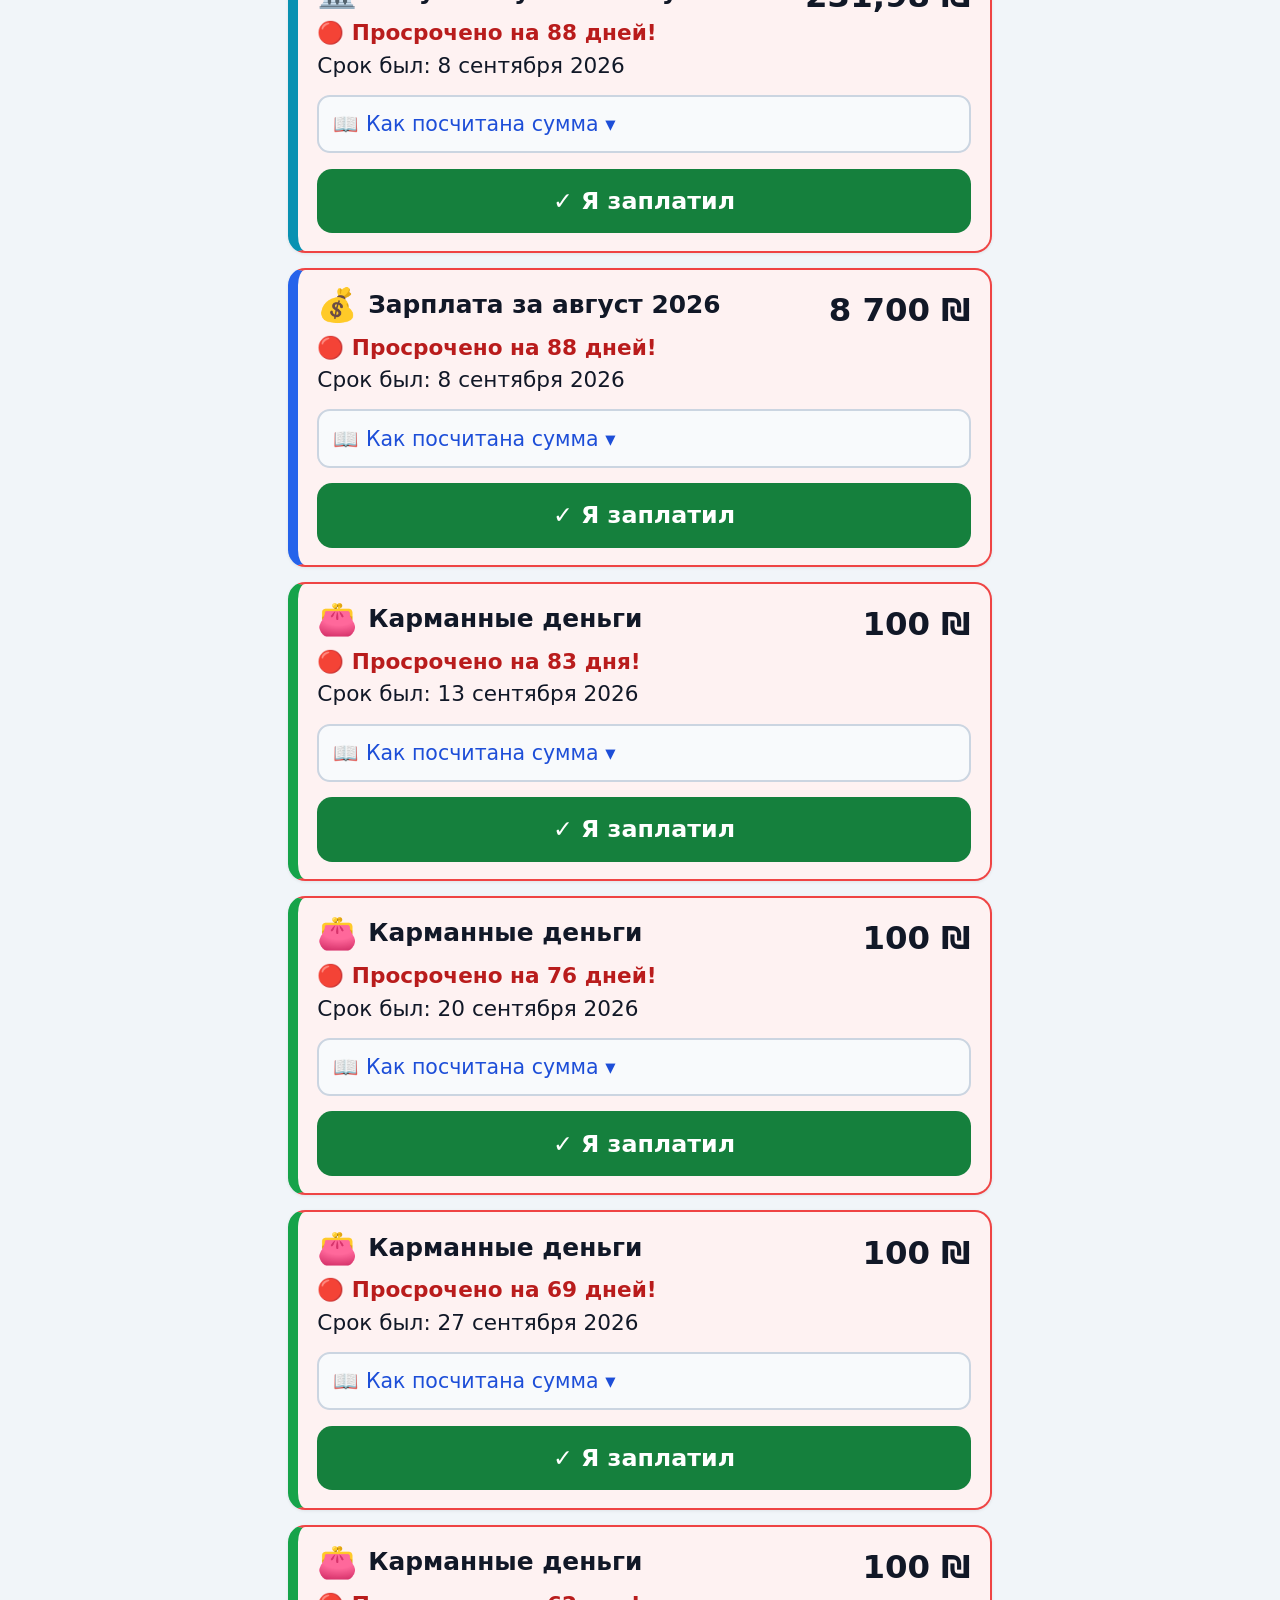
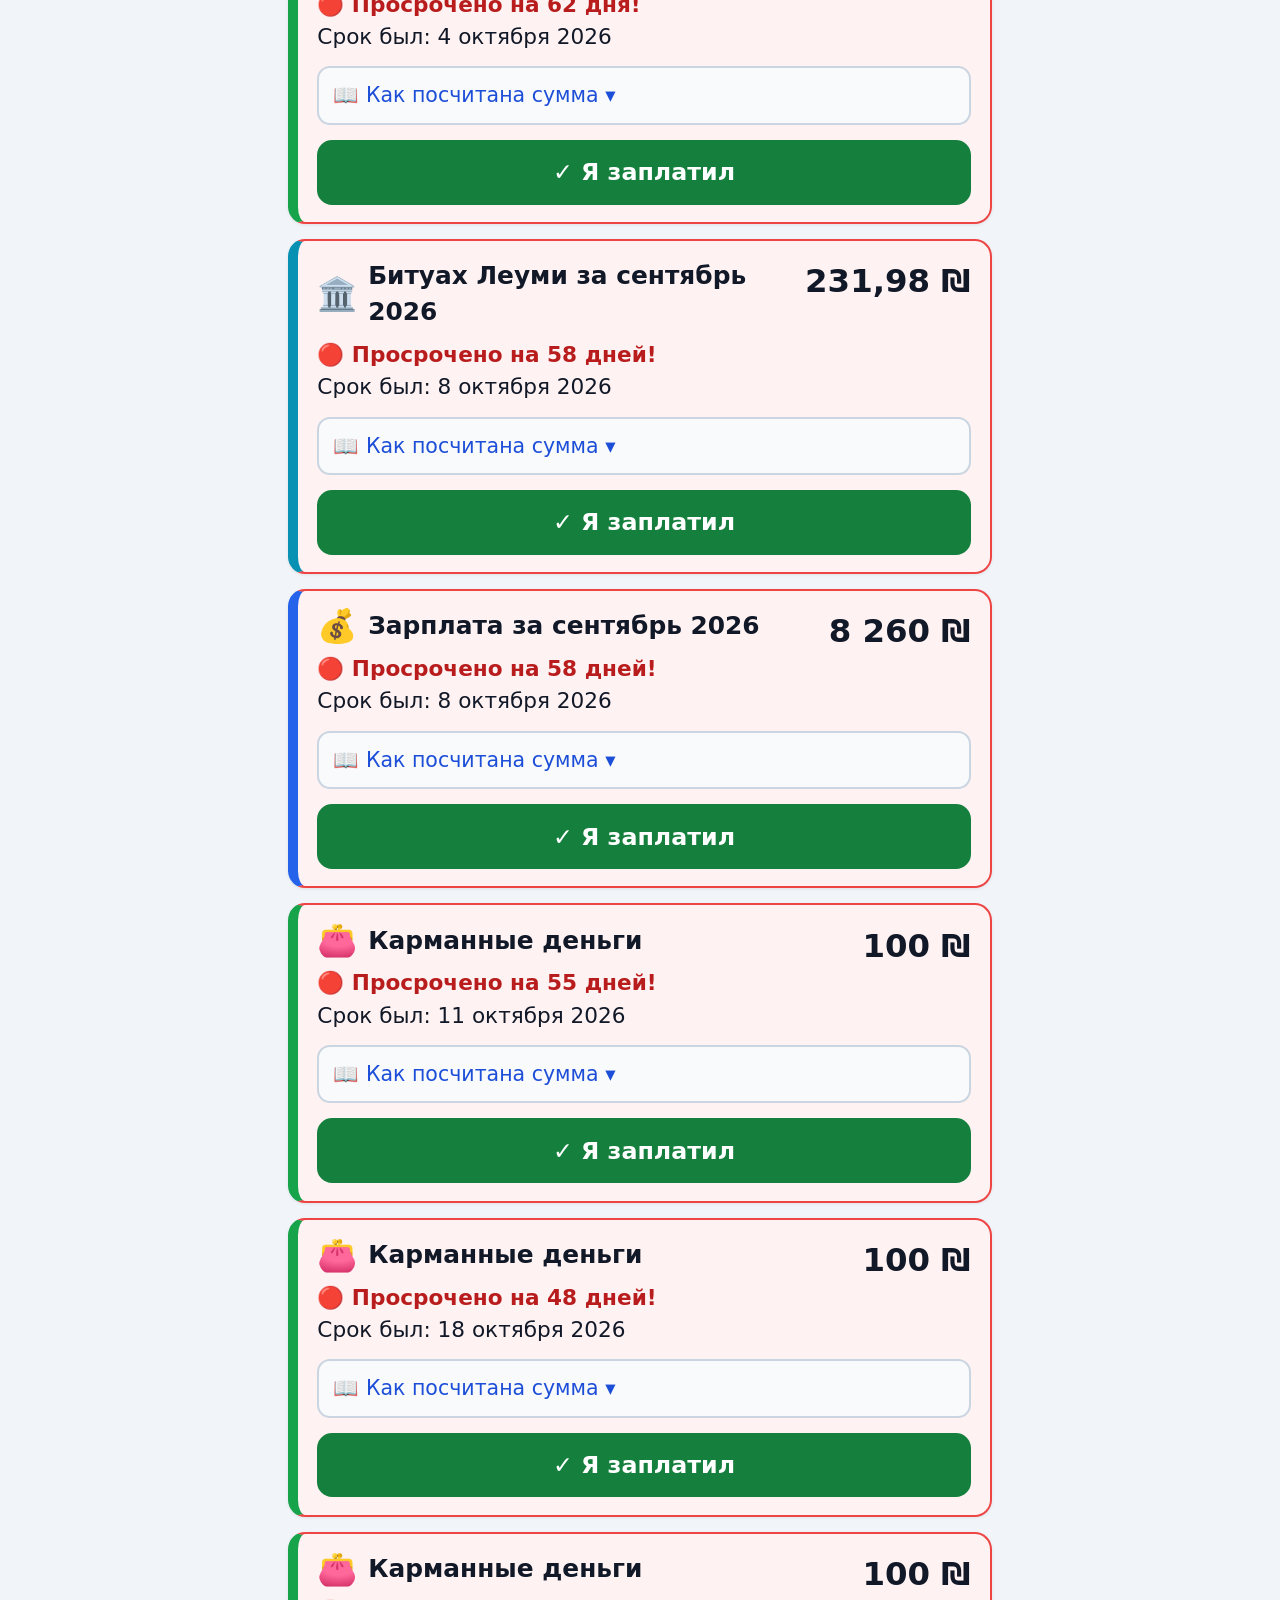
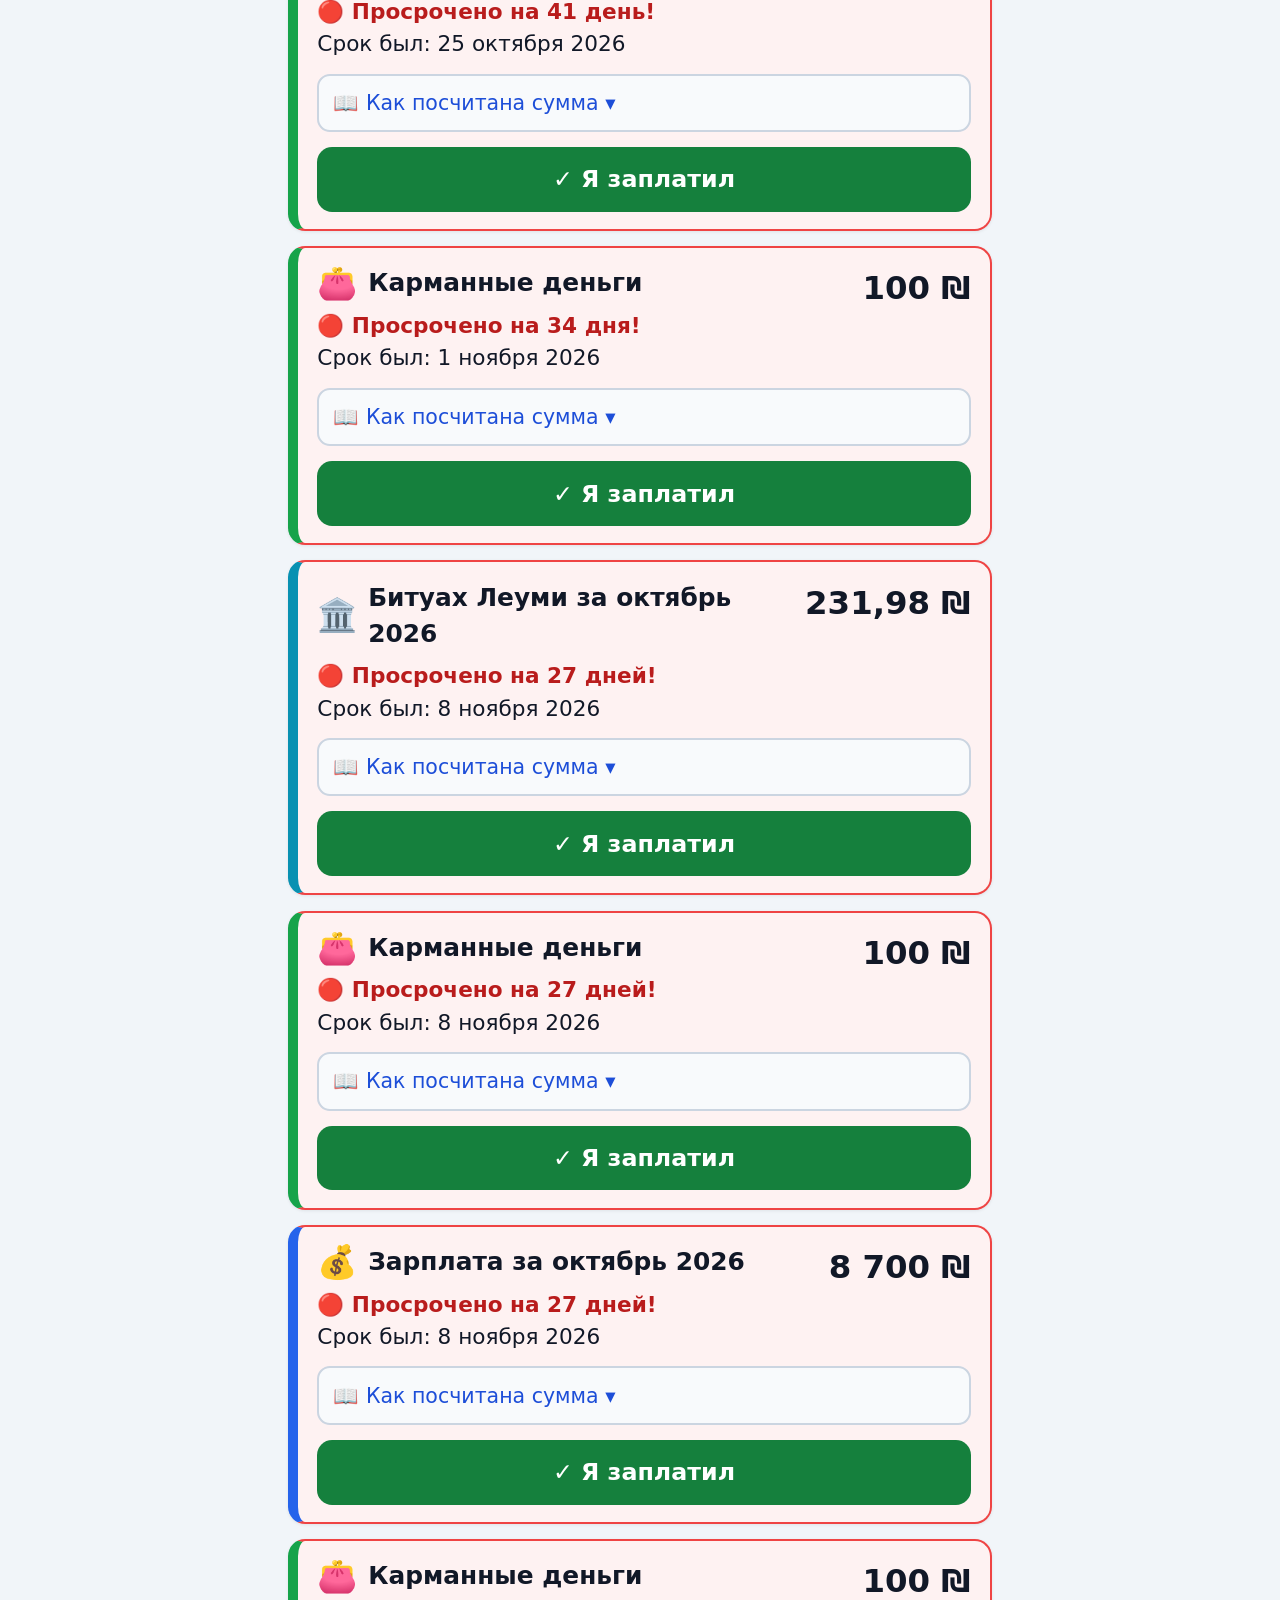
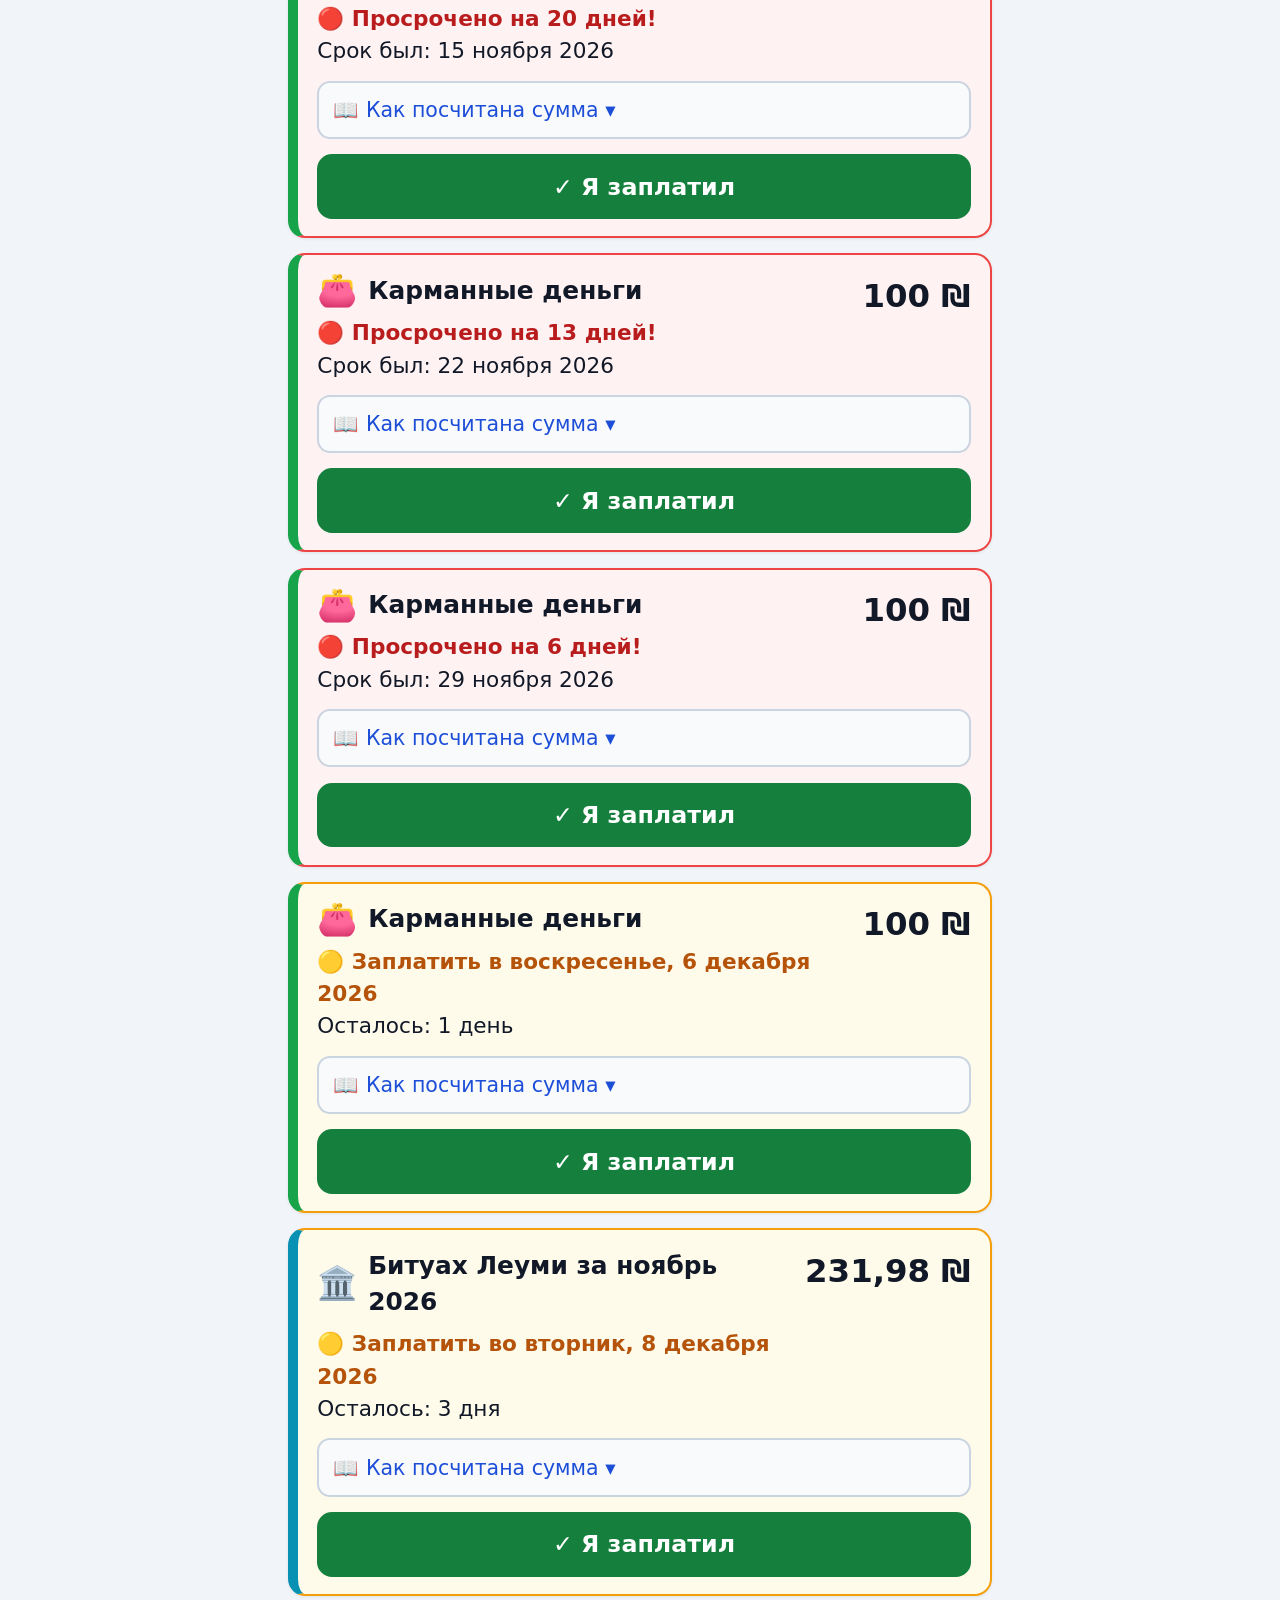
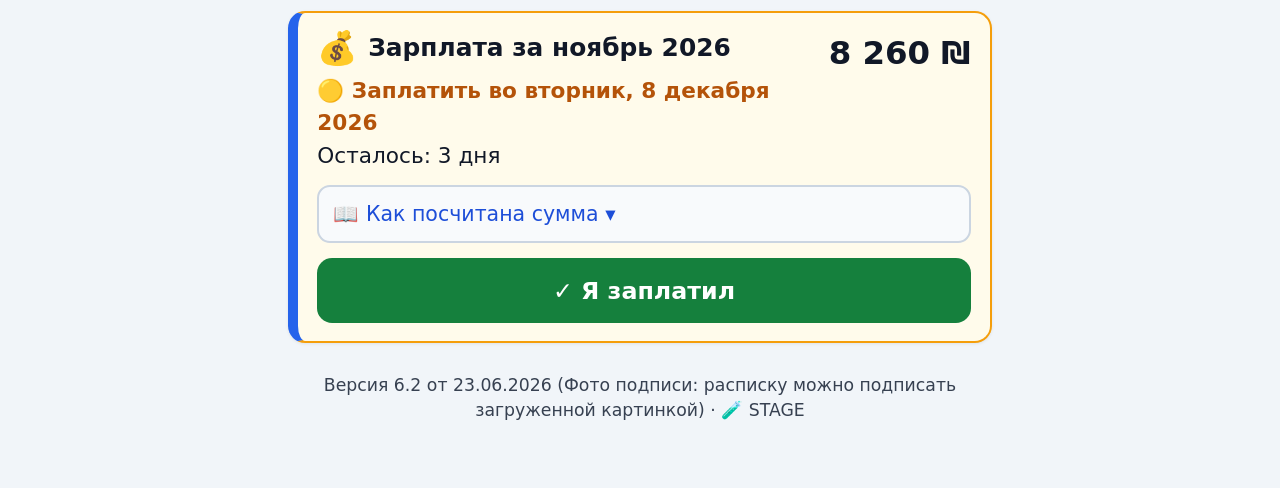
==== commit ead2c636: "Расписка: «Фото подписи» — подпись метапеля можно подставить загруженной картинкой вместо рисования " ====
--- a/stage/index.html
+++ b/stage/index.html
@@ -88,9 +88,12 @@
       <div class="hint" id="sign-hint">Метапель: распишитесь пальцем в рамке выше и нажмите ОК.</div>
       <div class="modal-actions">
         <button class="btn btn-pay" id="sign-ok">✓ ОК — деньги получил</button>
+        <button class="btn btn-light" id="sign-photo">📎 Фото подписи (вместо рисования)</button>
+        <button class="btn btn-light" id="sign-saved" style="display:none">↻ Вставить сохранённую подпись</button>
         <button class="btn btn-light" id="sign-clear">Стереть и расписаться заново</button>
         <button class="btn btn-undo" id="sign-later">Позже (расписаться потом)</button>
       </div>
+      <input type="file" id="sign-file" accept="image/*" style="display:none">
     </div>
   </div>
 
--- a/stage/css/styles.css
+++ b/stage/css/styles.css
@@ -447,7 +447,7 @@
 }
 
 .stepper input {
-  width: 76px !important;
+  width: 140px !important;
   text-align: center;
 }
 
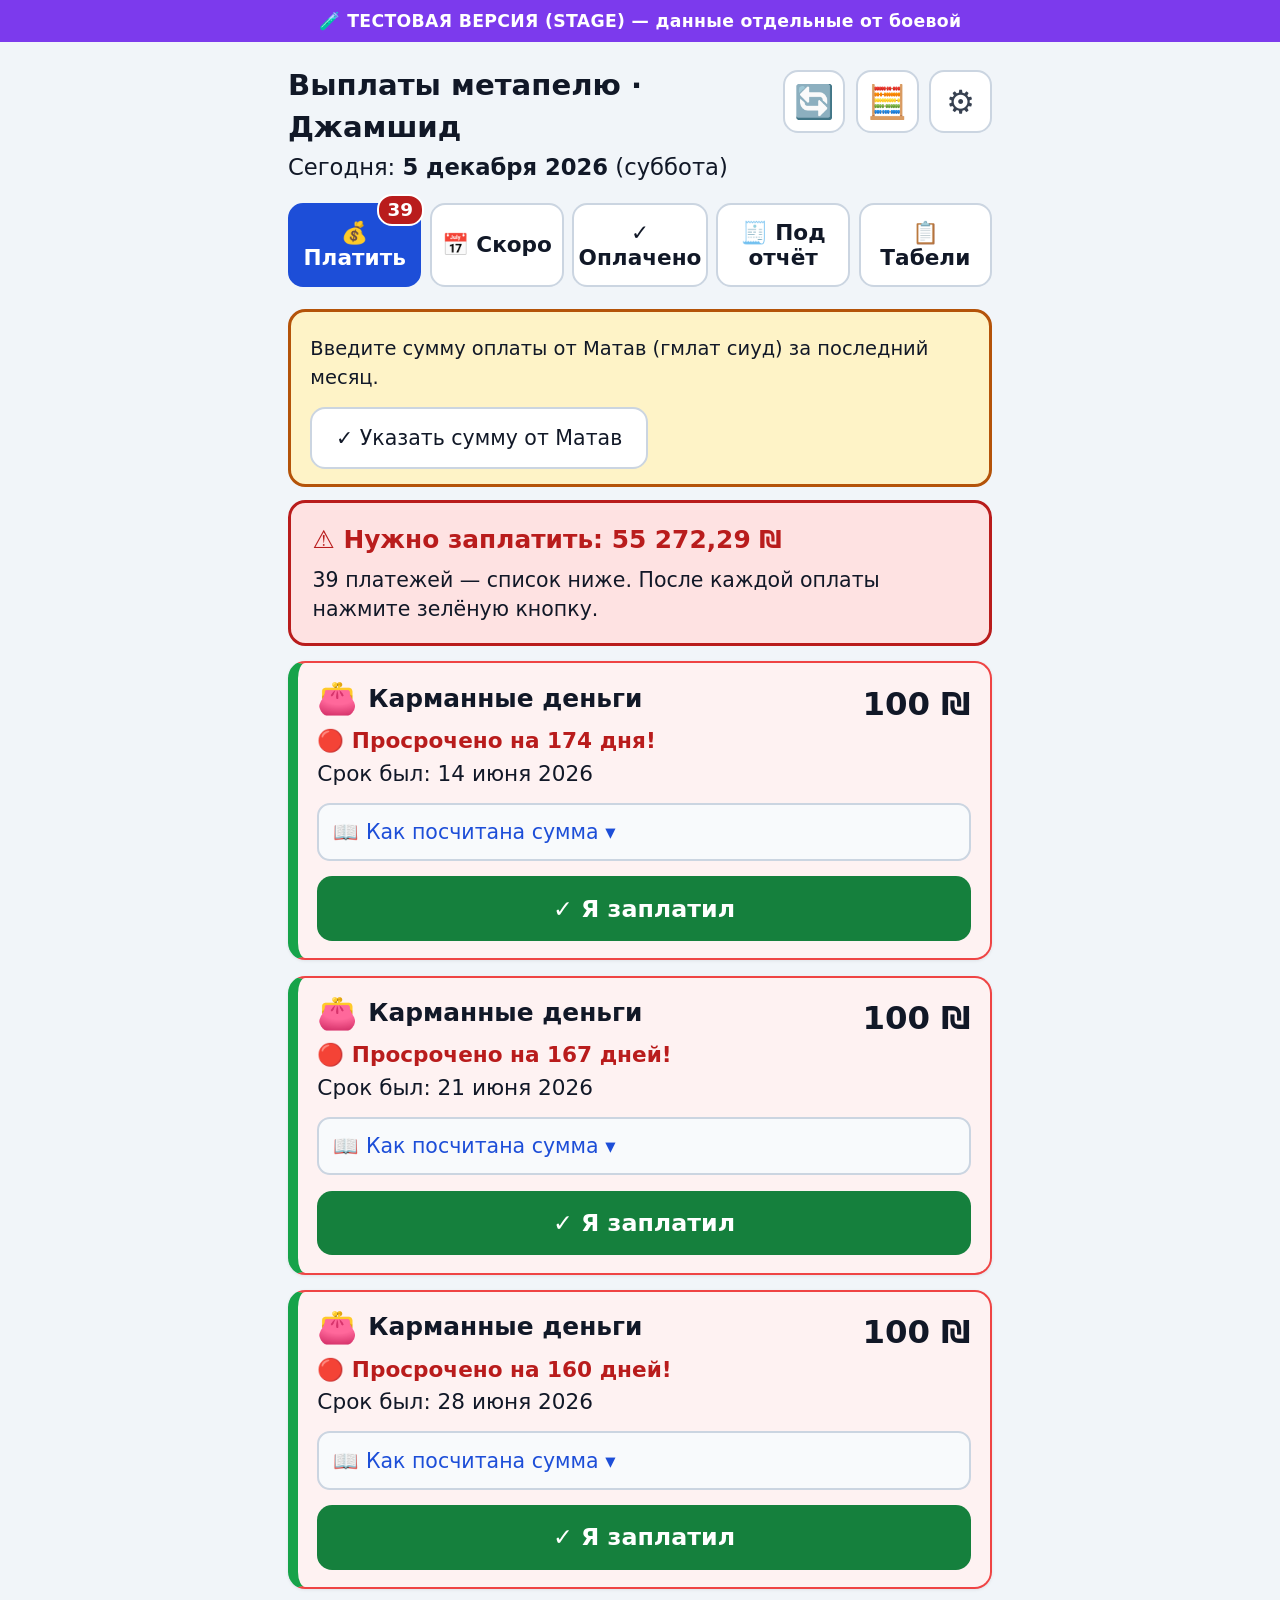
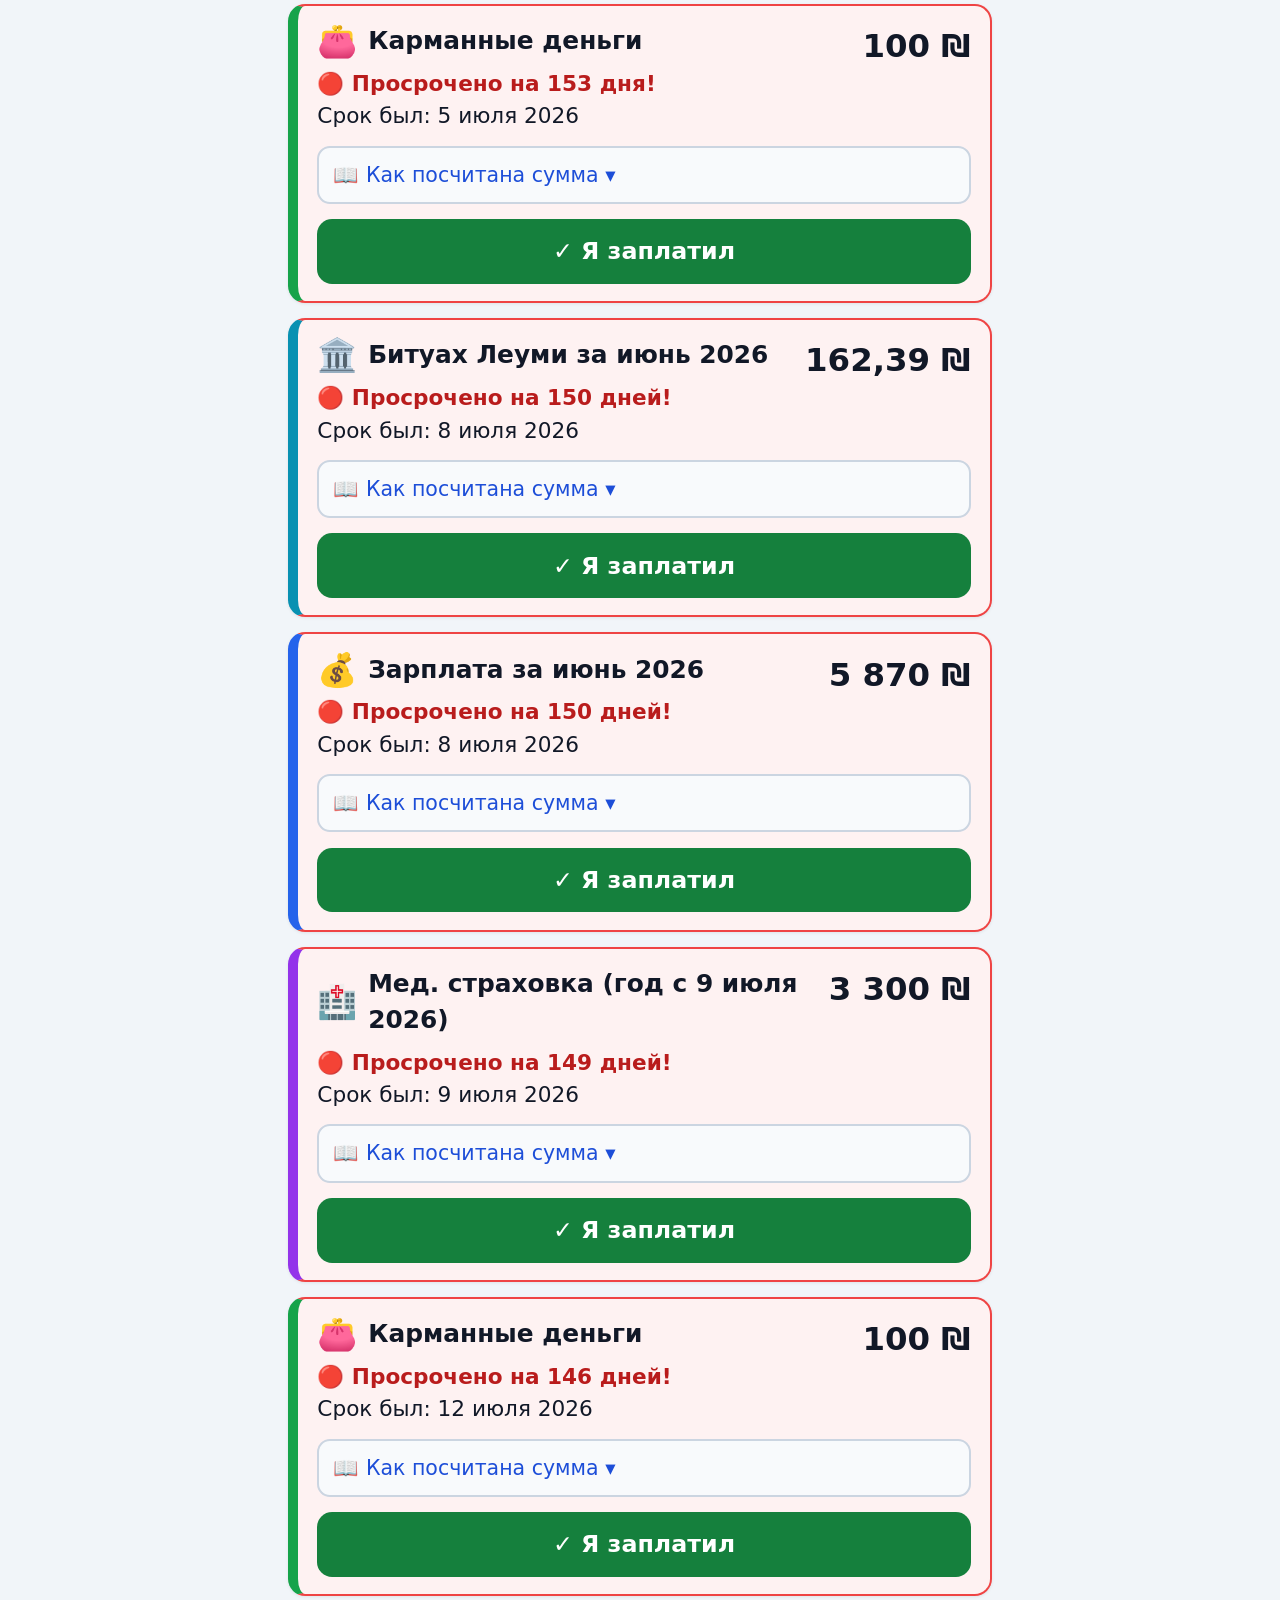
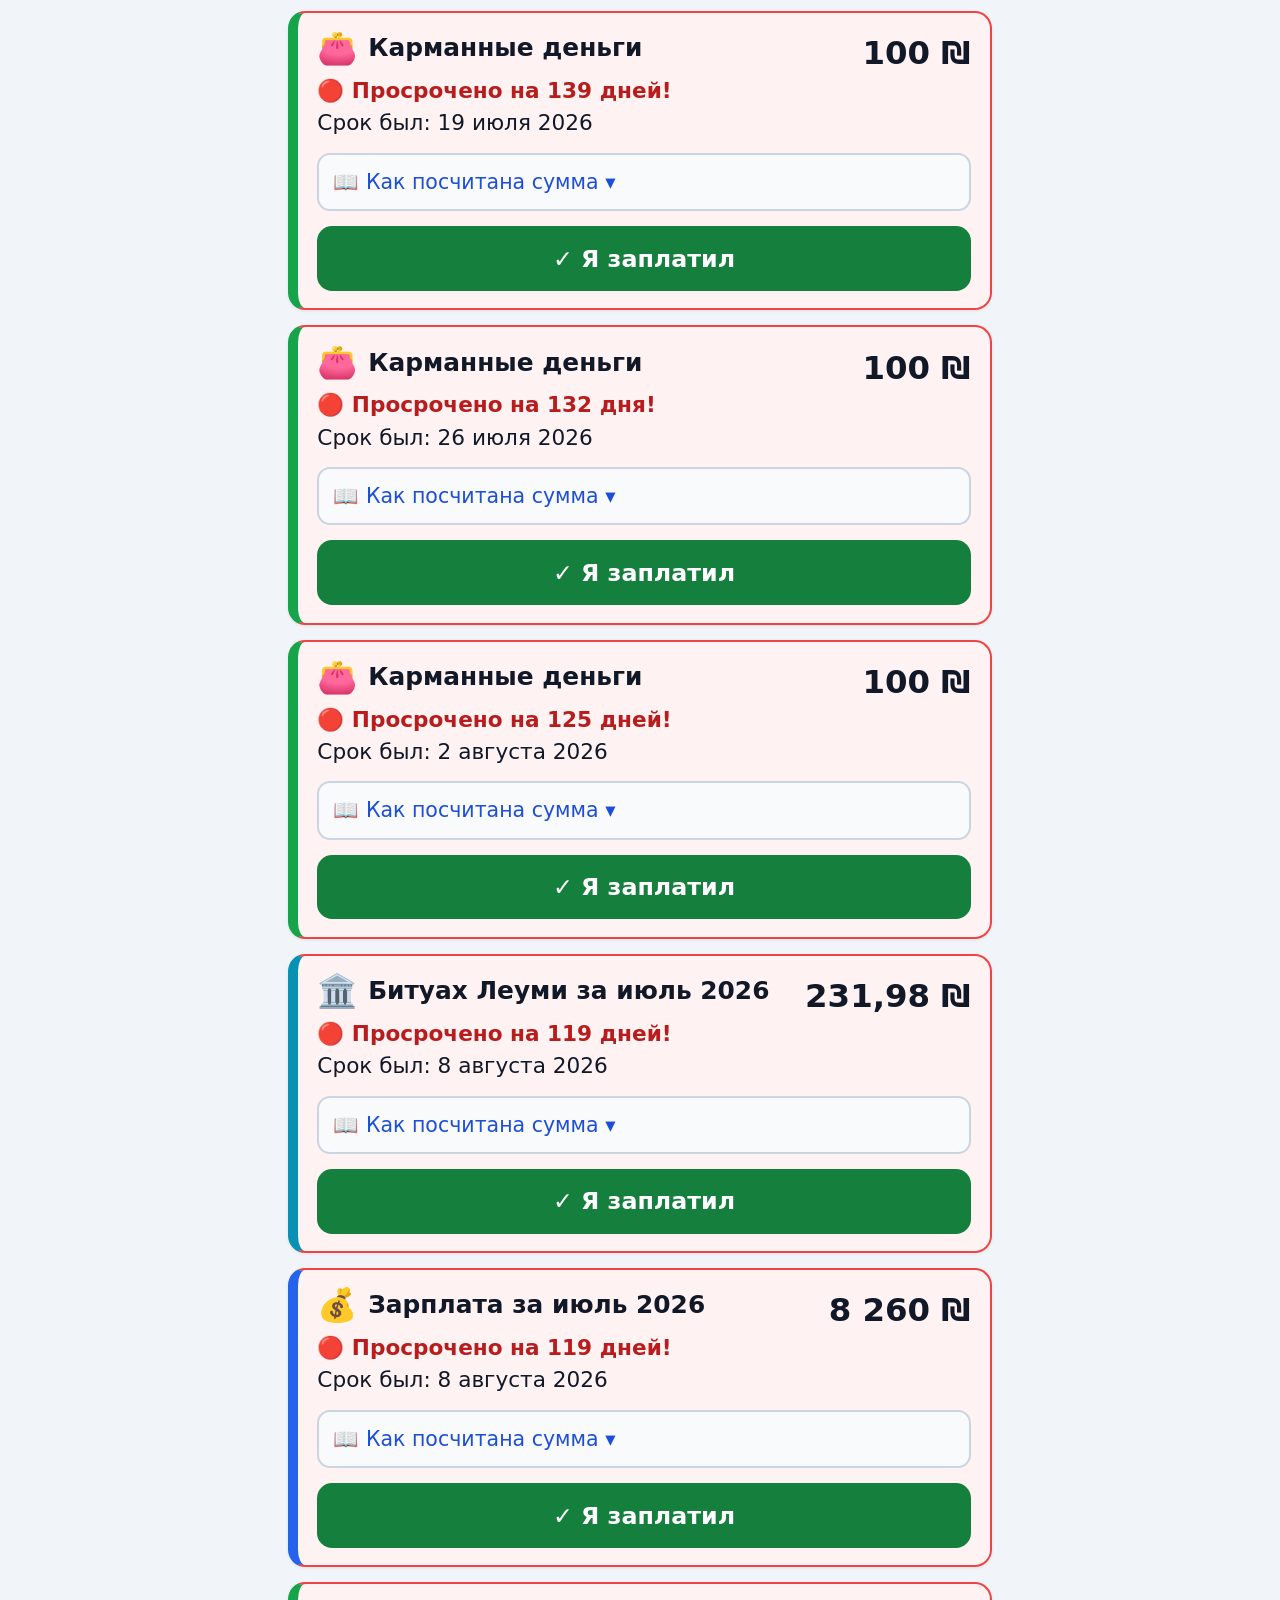
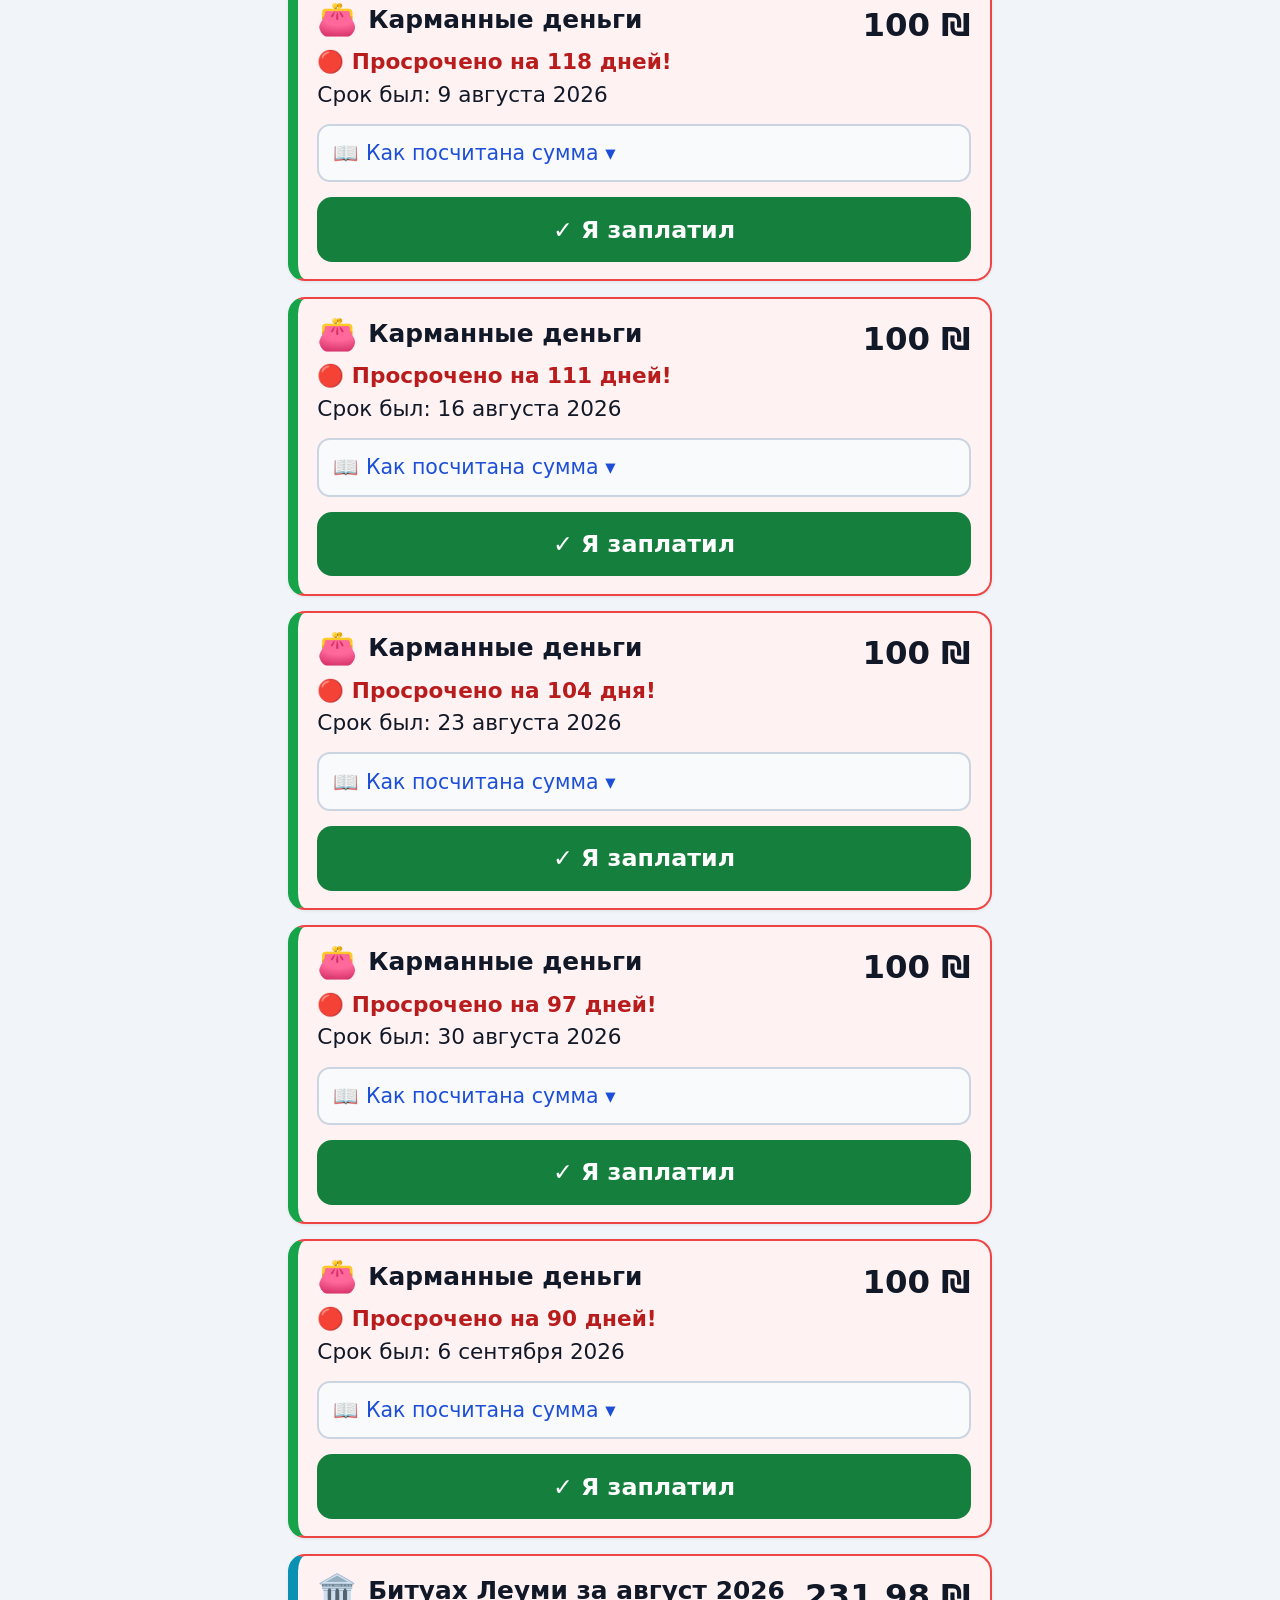
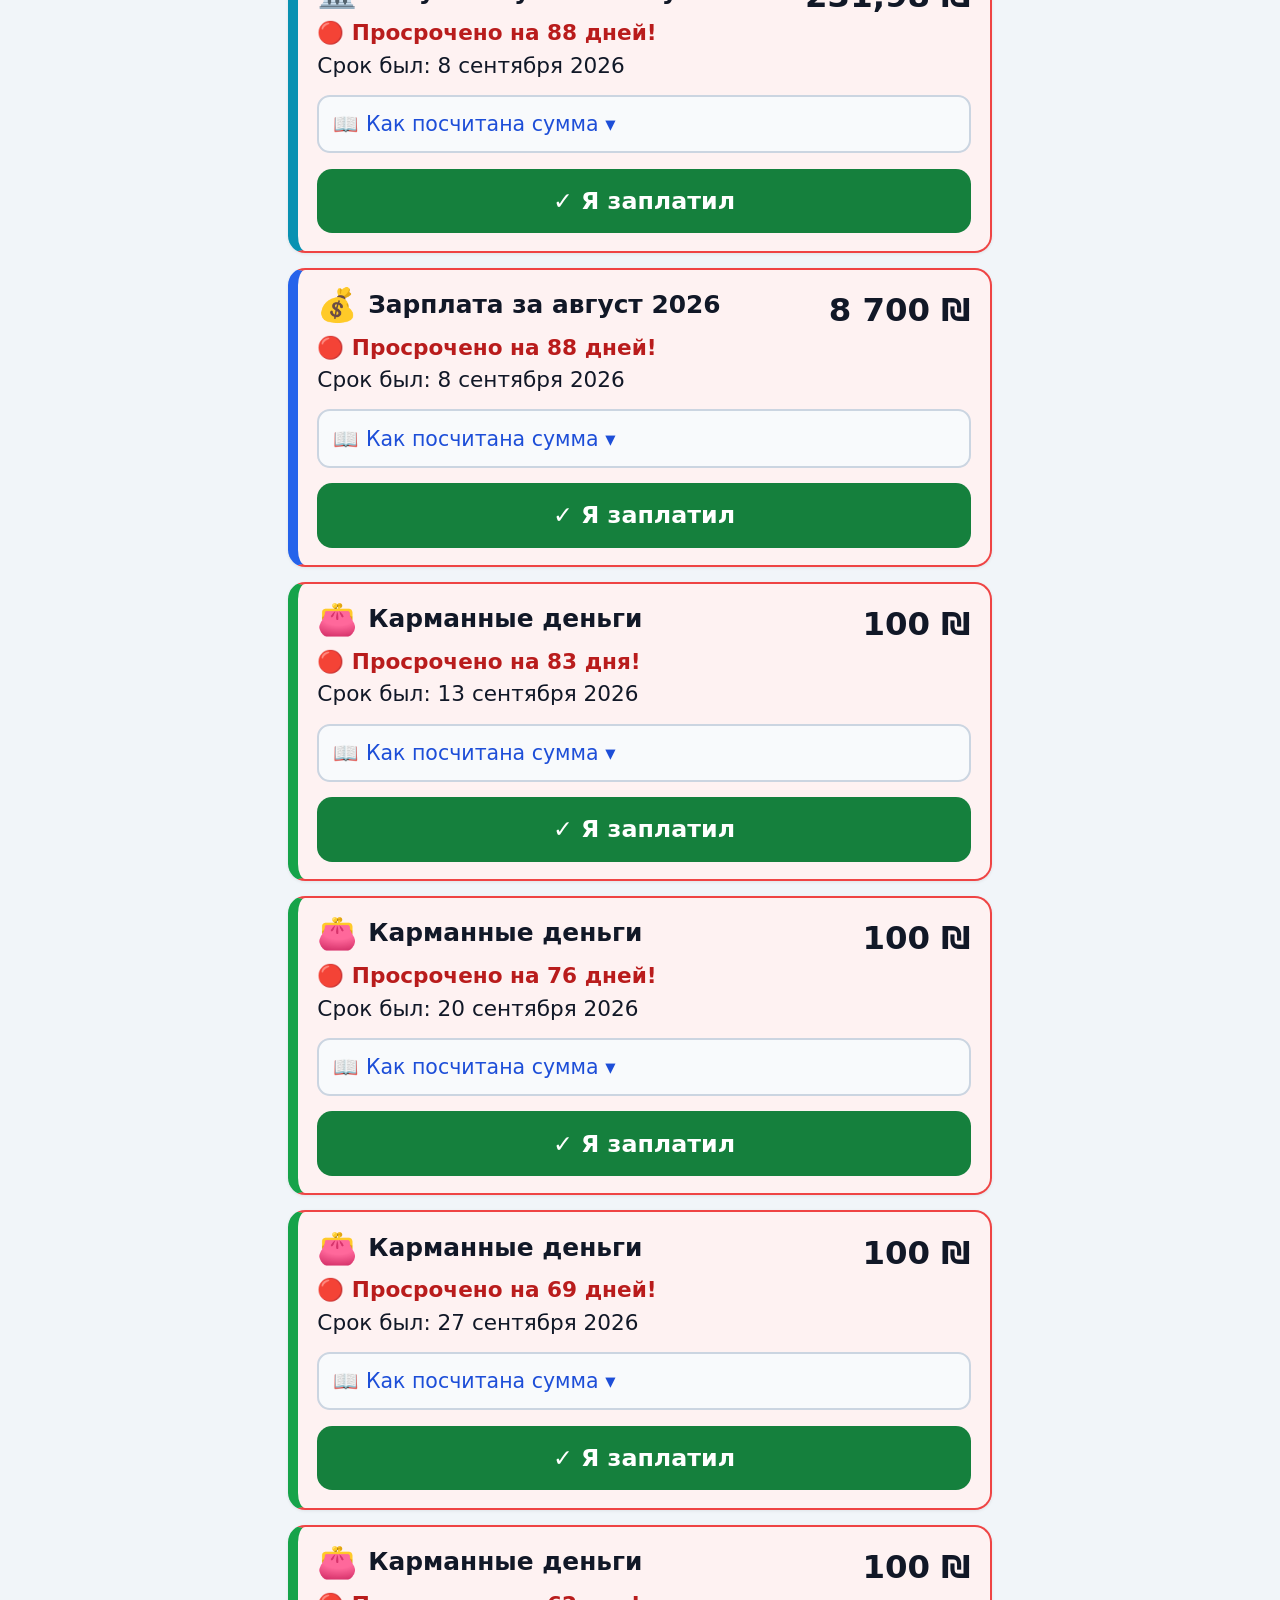
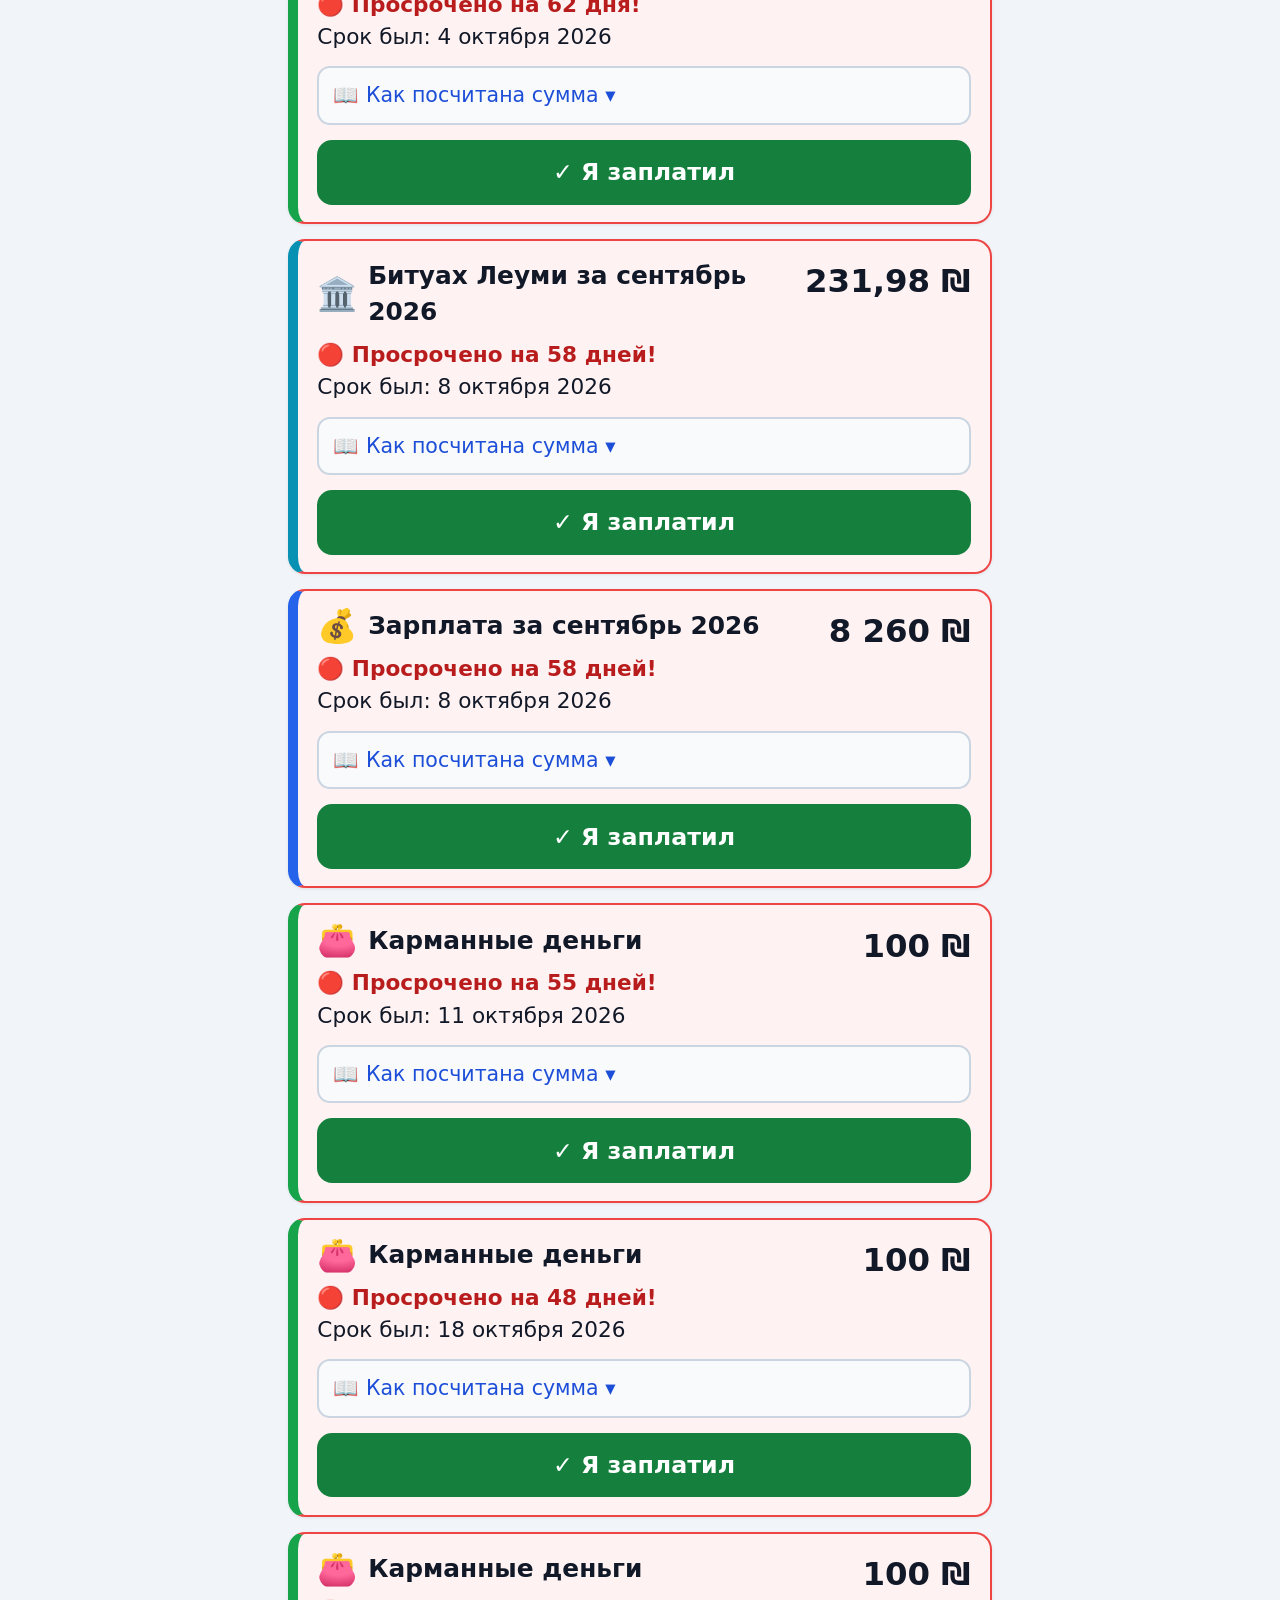
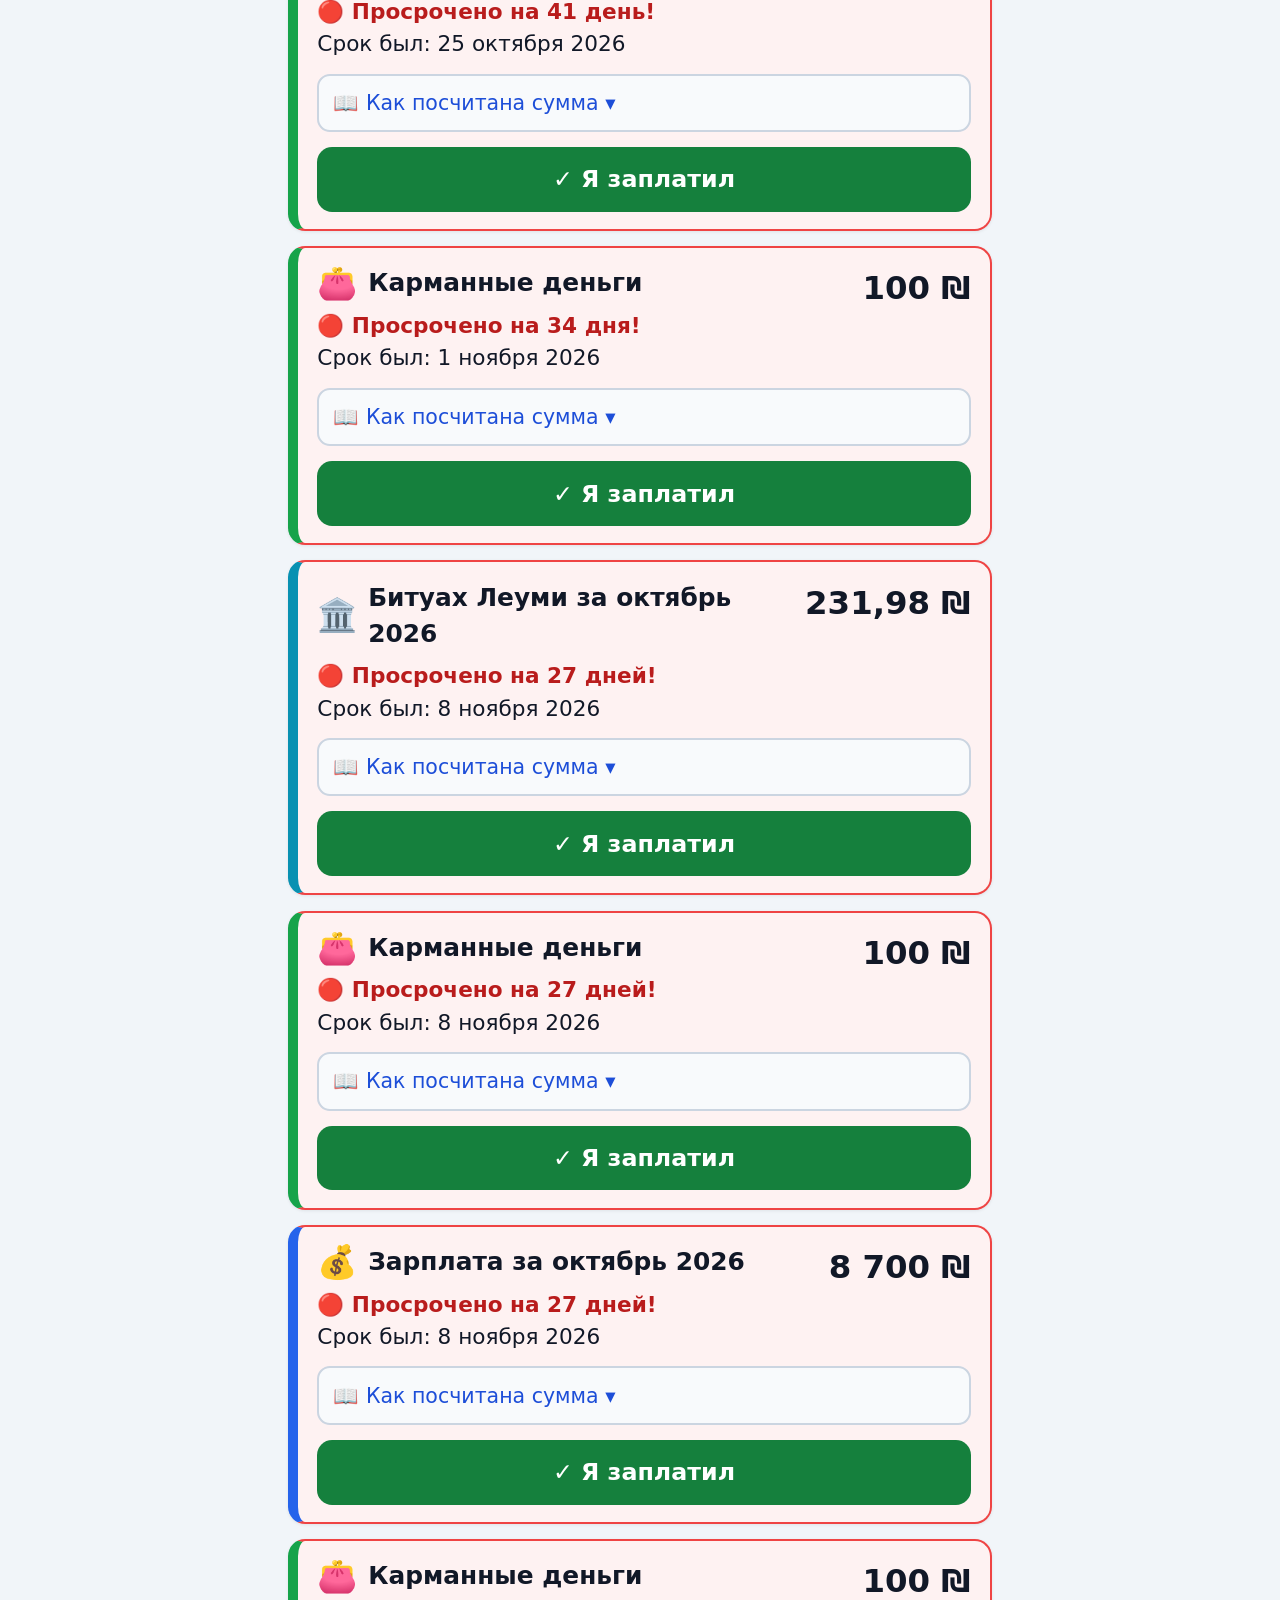
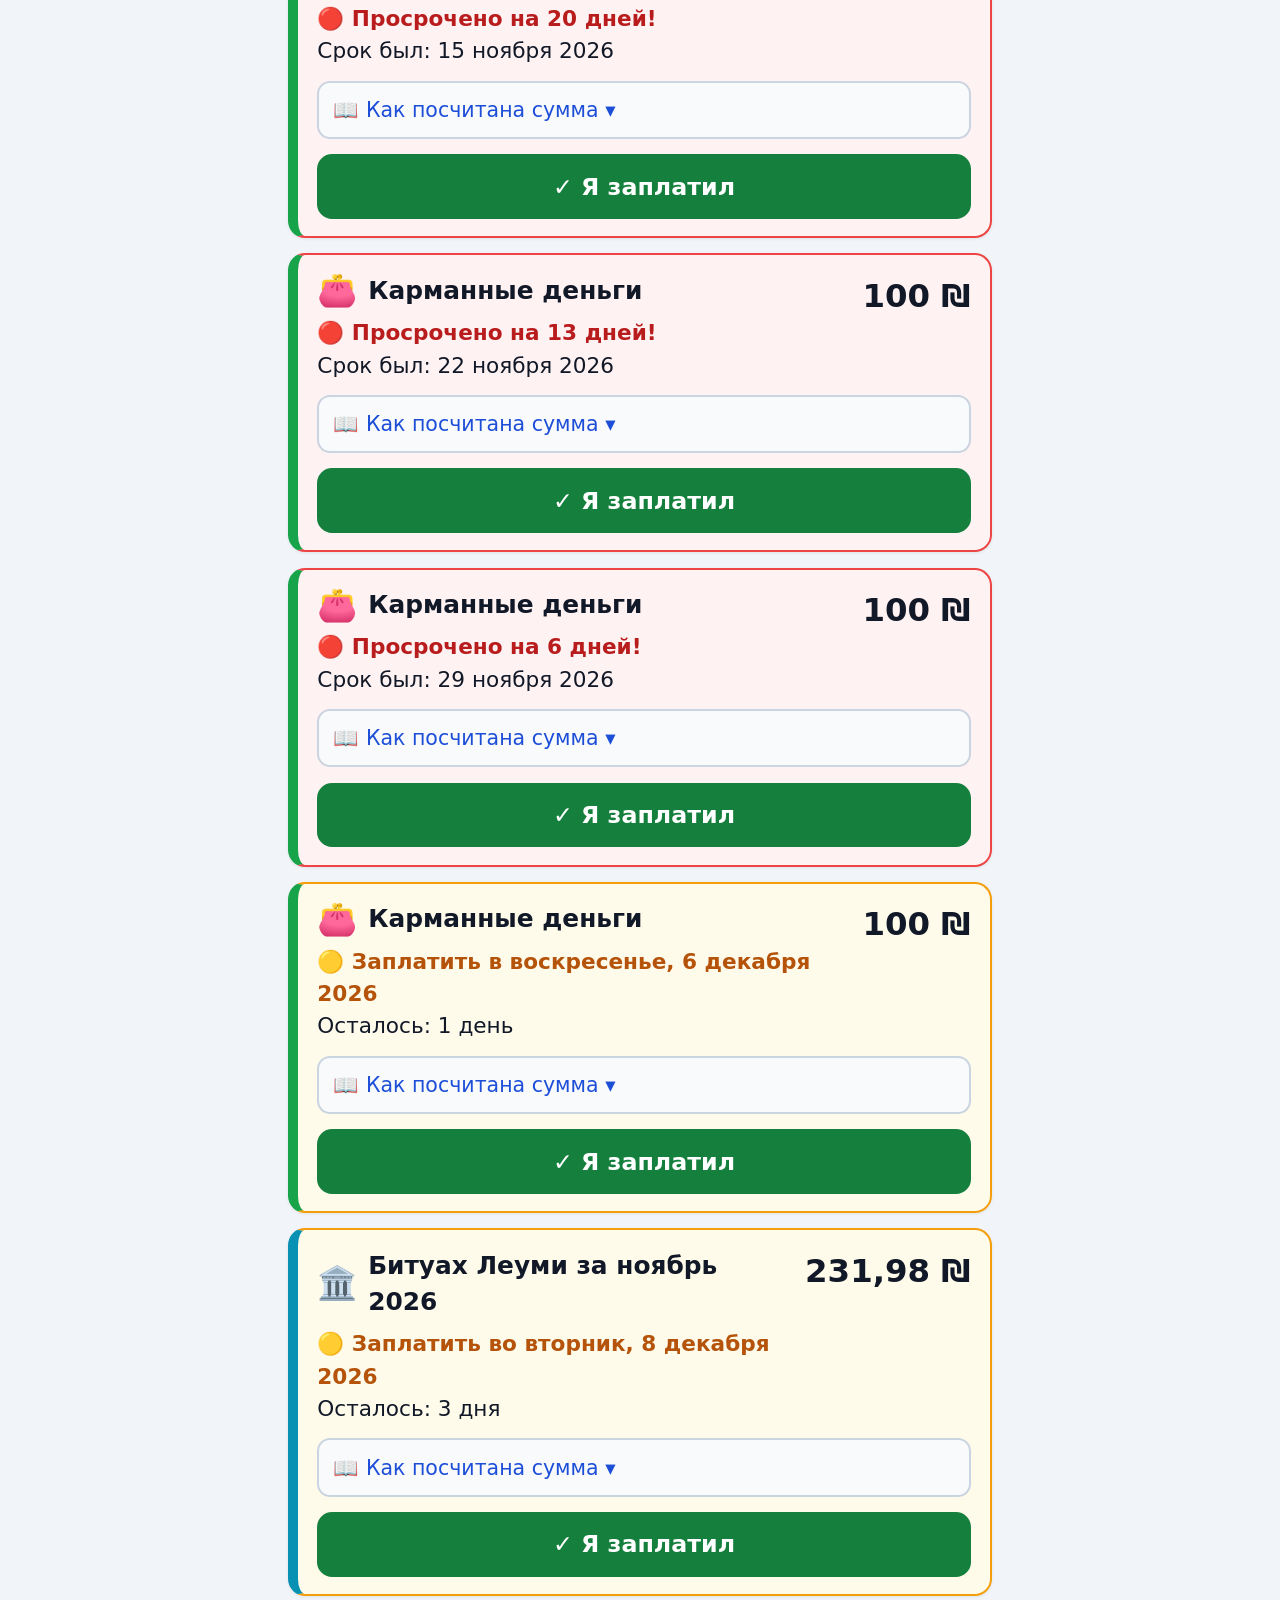
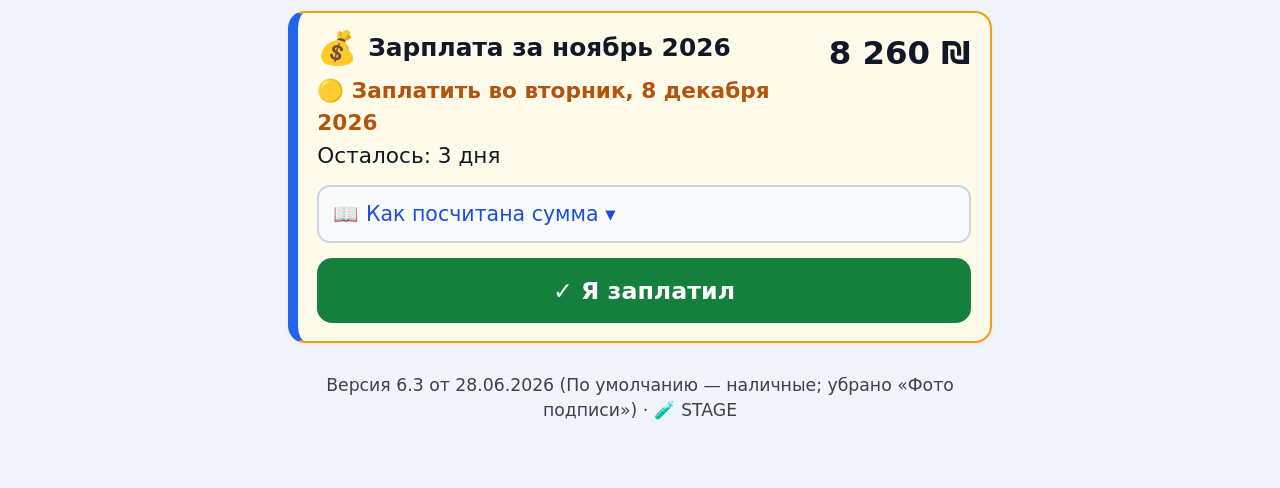
==== commit 1308be57: "v6.3: по умолчанию НАЛИЧНЫЕ + убрана «Фото подписи» 1) Способ оплаты по умолчанию — наличные (а не п" ====
--- a/stage/index.html
+++ b/stage/index.html
@@ -88,12 +88,9 @@
       <div class="hint" id="sign-hint">Метапель: распишитесь пальцем в рамке выше и нажмите ОК.</div>
       <div class="modal-actions">
         <button class="btn btn-pay" id="sign-ok">✓ ОК — деньги получил</button>
-        <button class="btn btn-light" id="sign-photo">📎 Фото подписи (вместо рисования)</button>
-        <button class="btn btn-light" id="sign-saved" style="display:none">↻ Вставить сохранённую подпись</button>
         <button class="btn btn-light" id="sign-clear">Стереть и расписаться заново</button>
         <button class="btn btn-undo" id="sign-later">Позже (расписаться потом)</button>
       </div>
-      <input type="file" id="sign-file" accept="image/*" style="display:none">
     </div>
   </div>
 
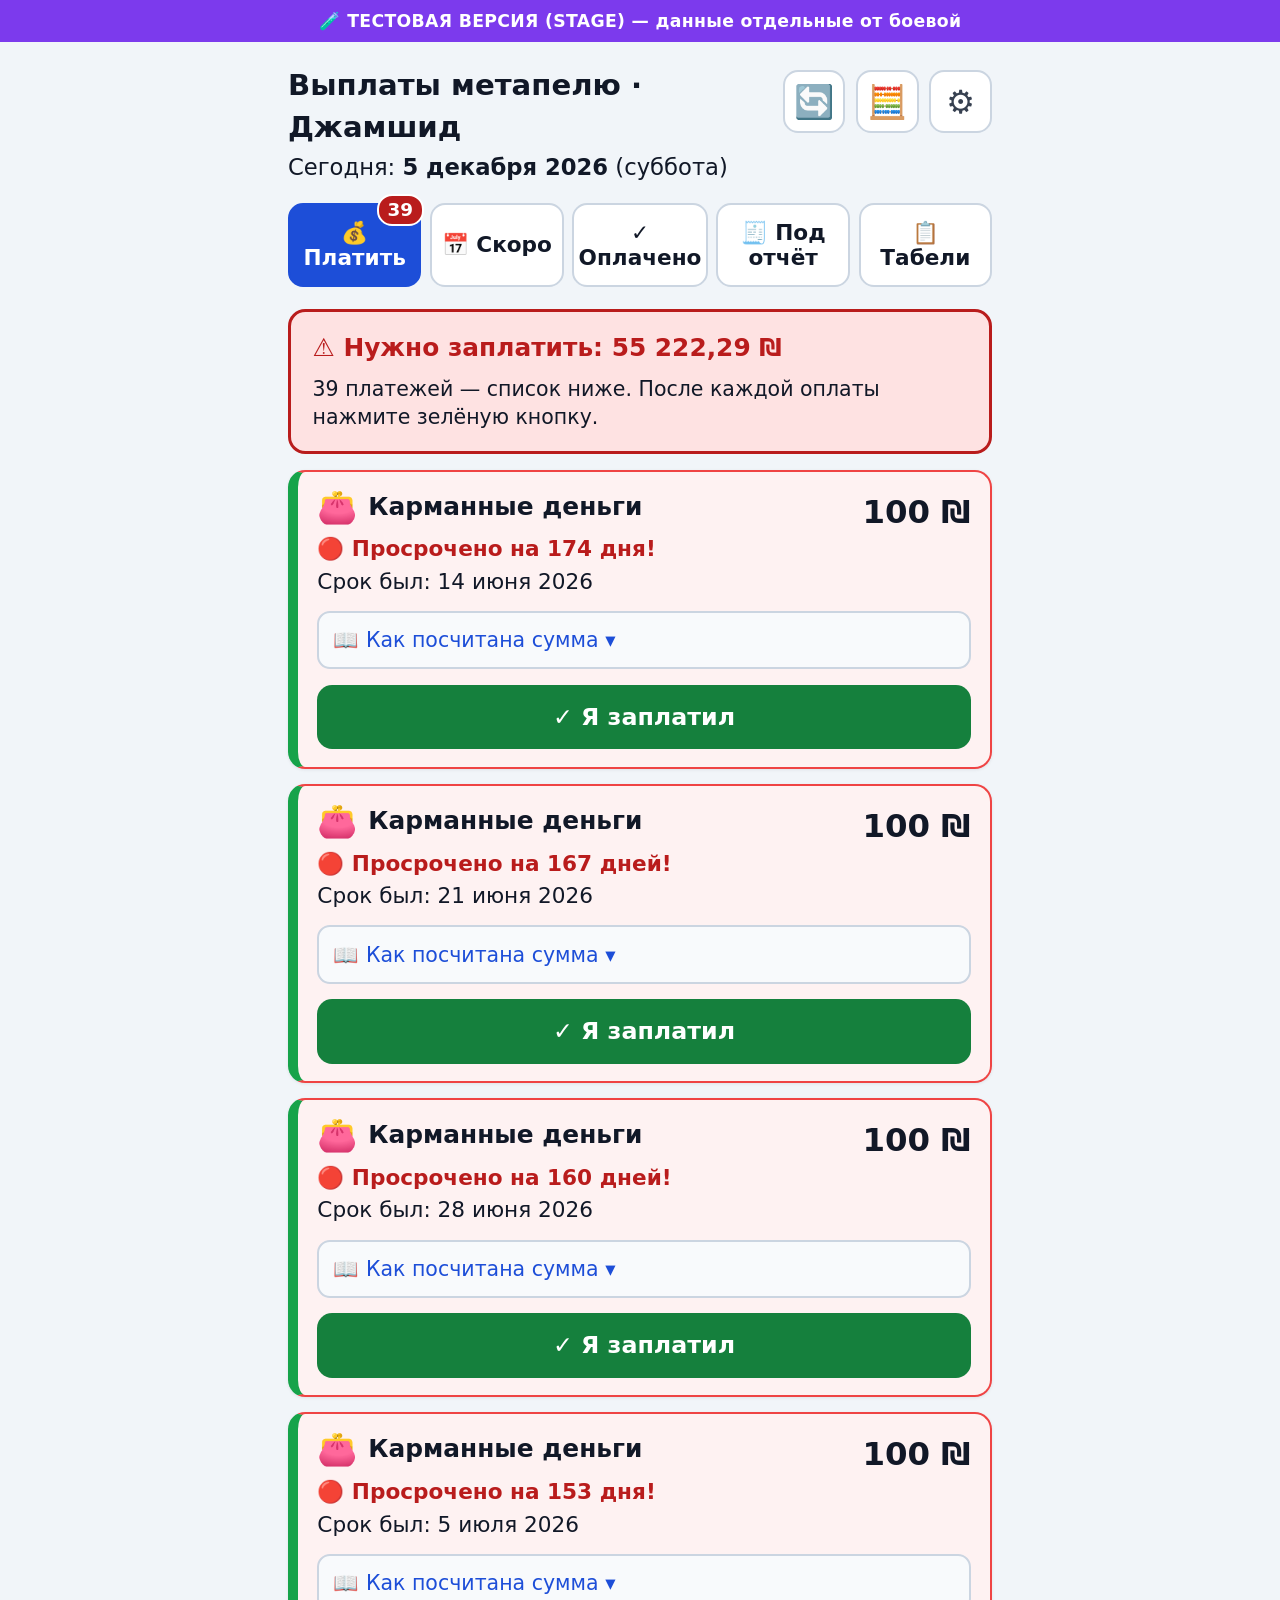
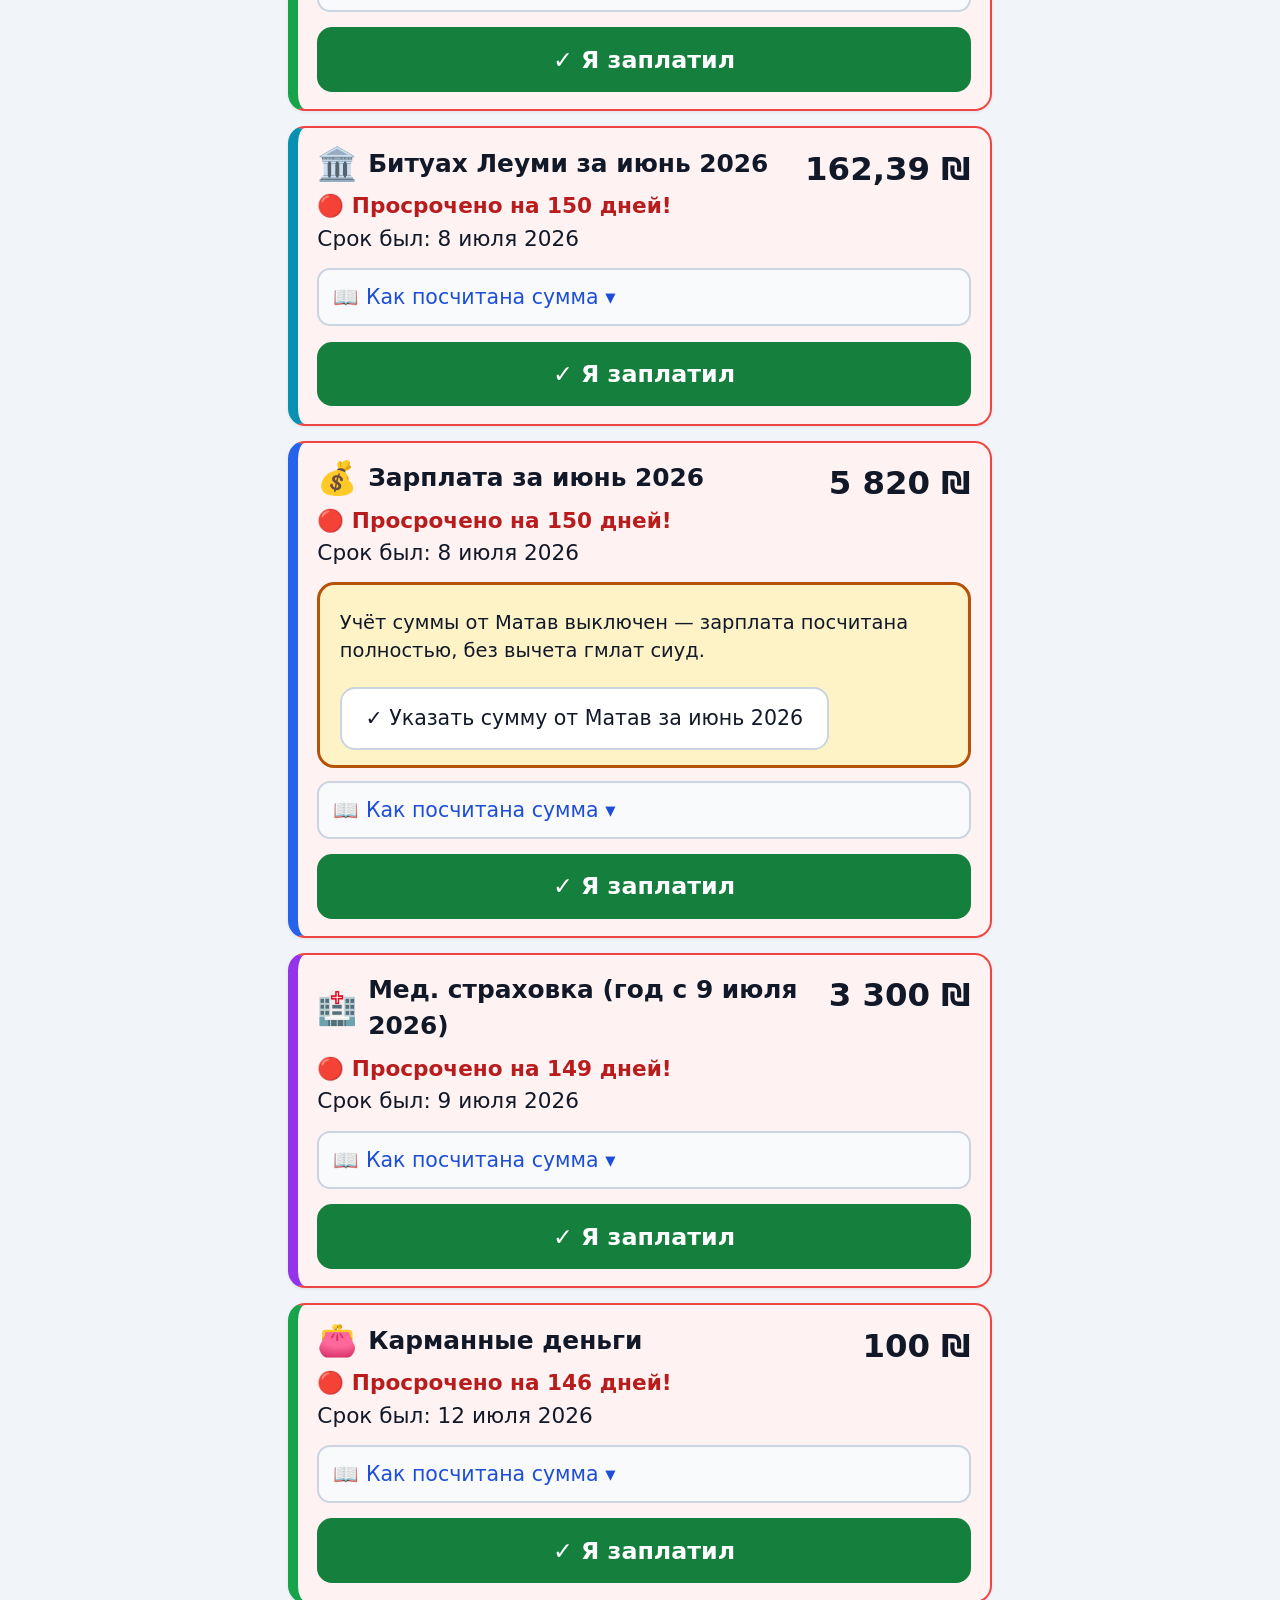
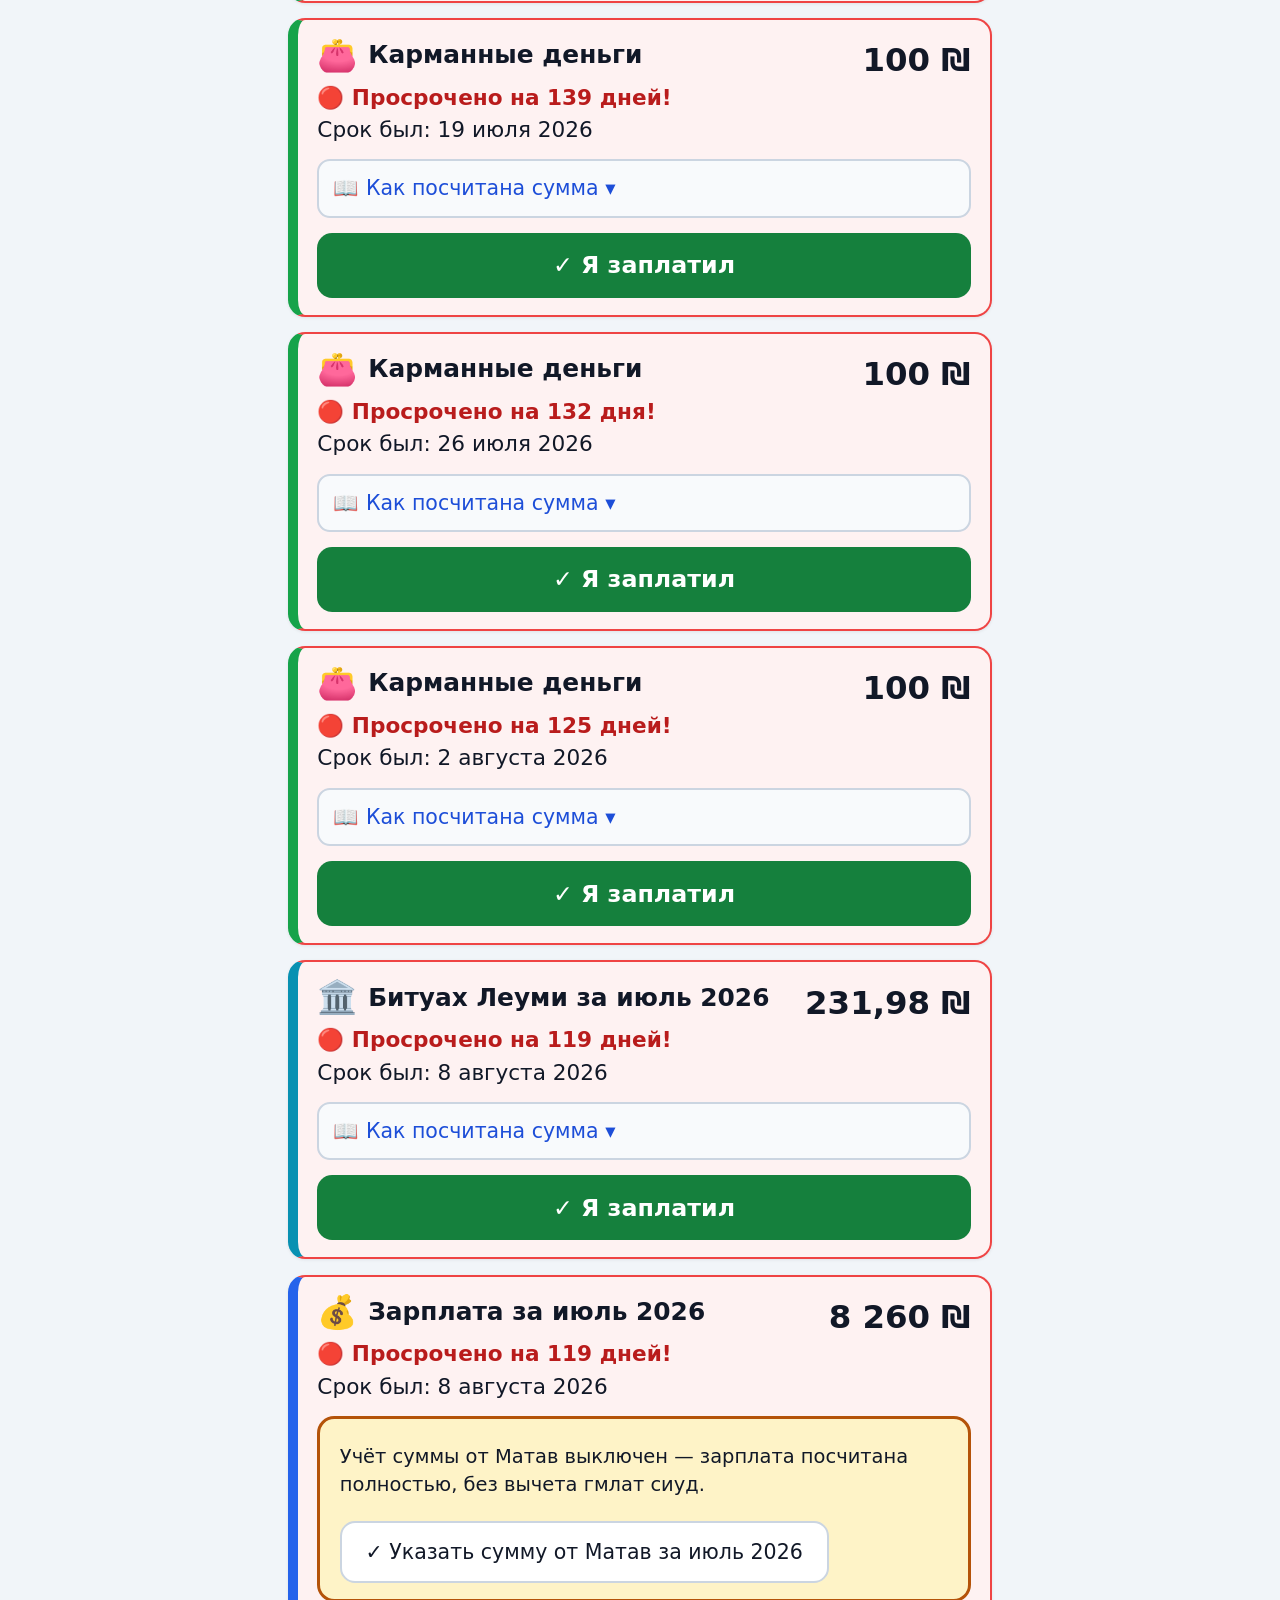
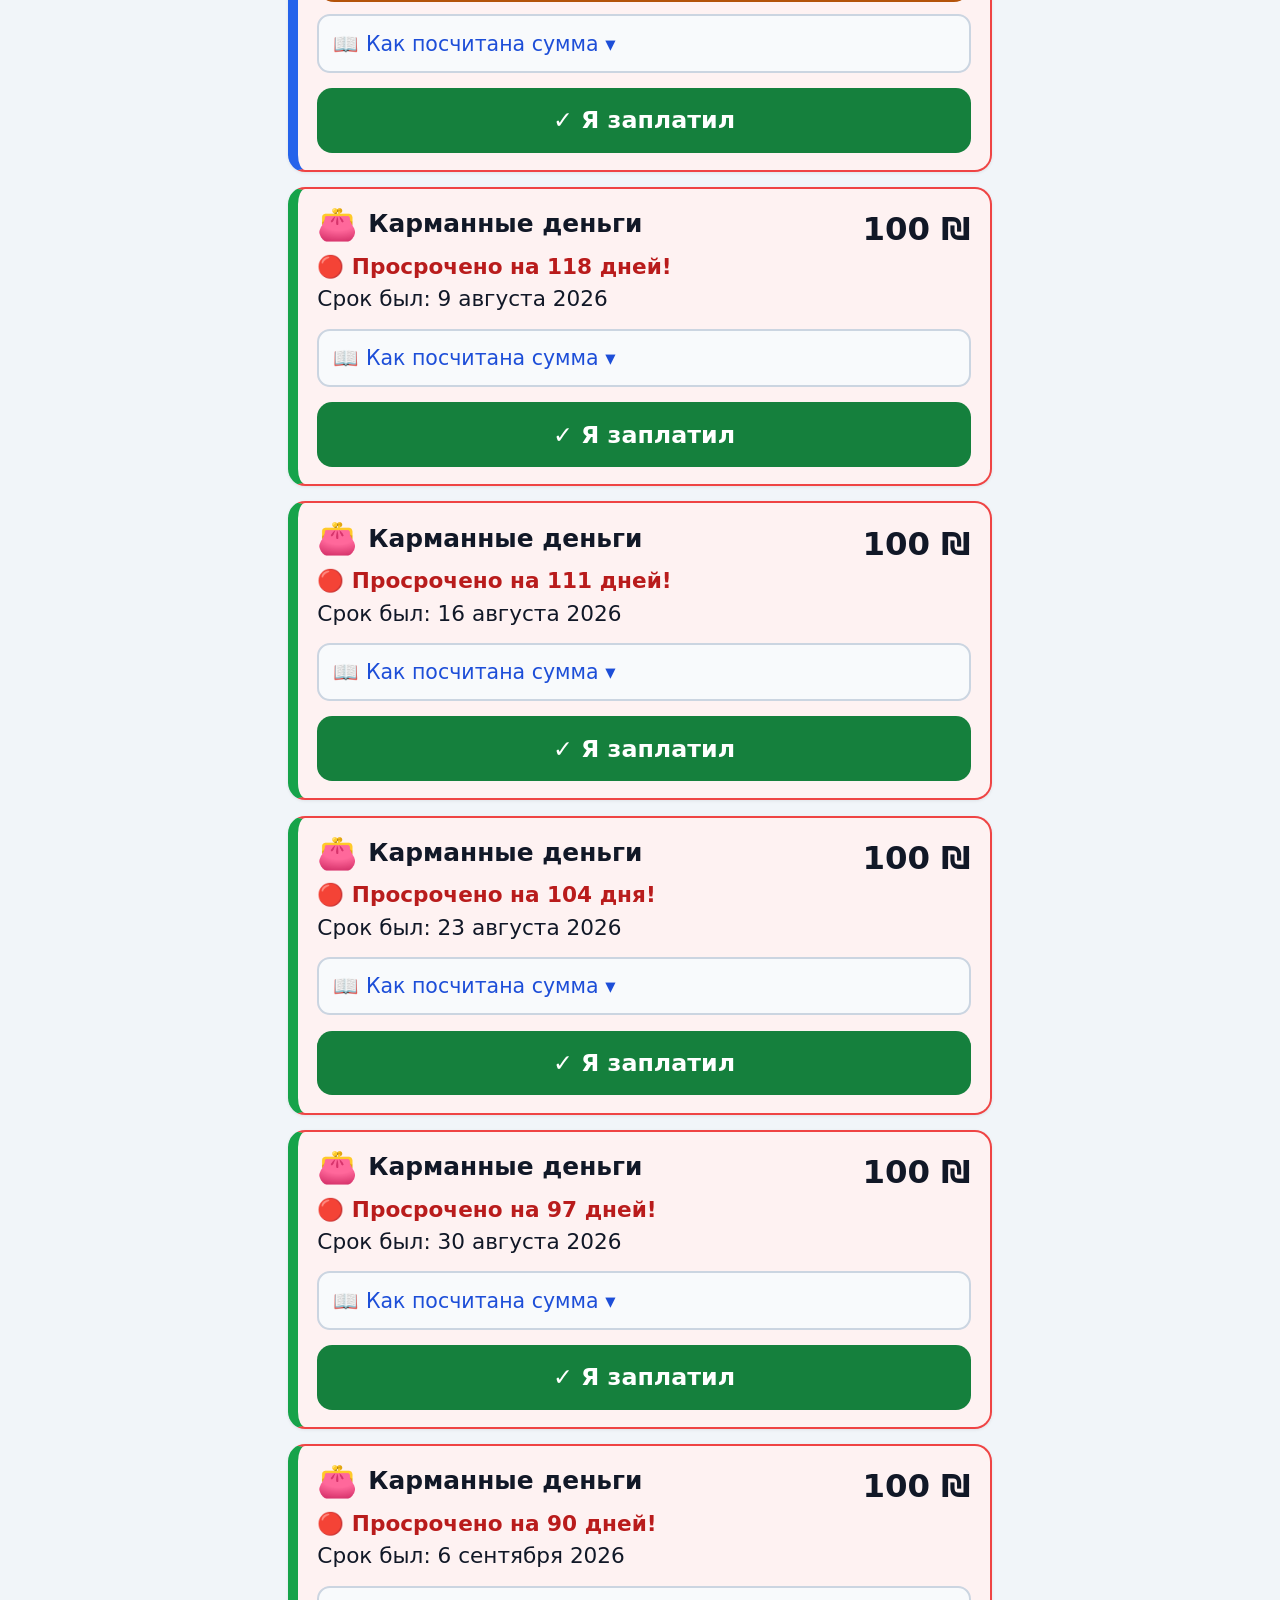
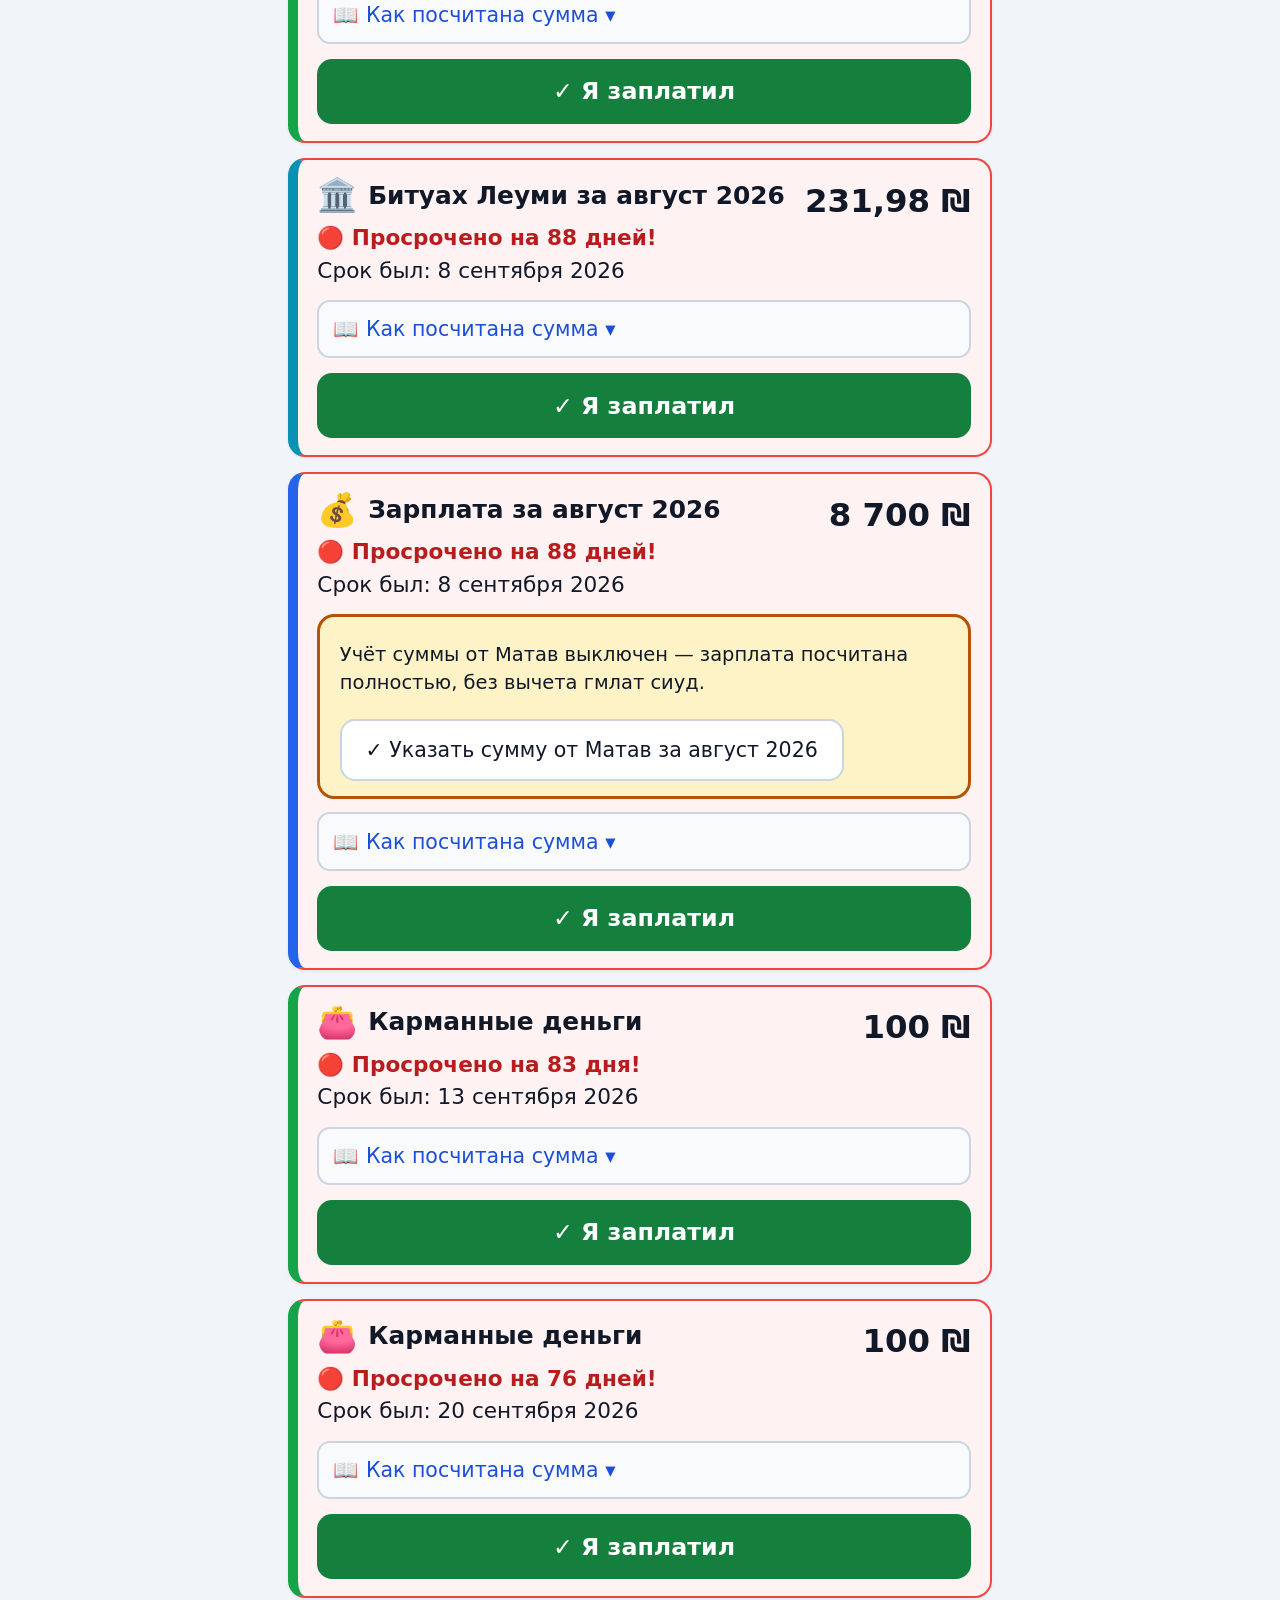
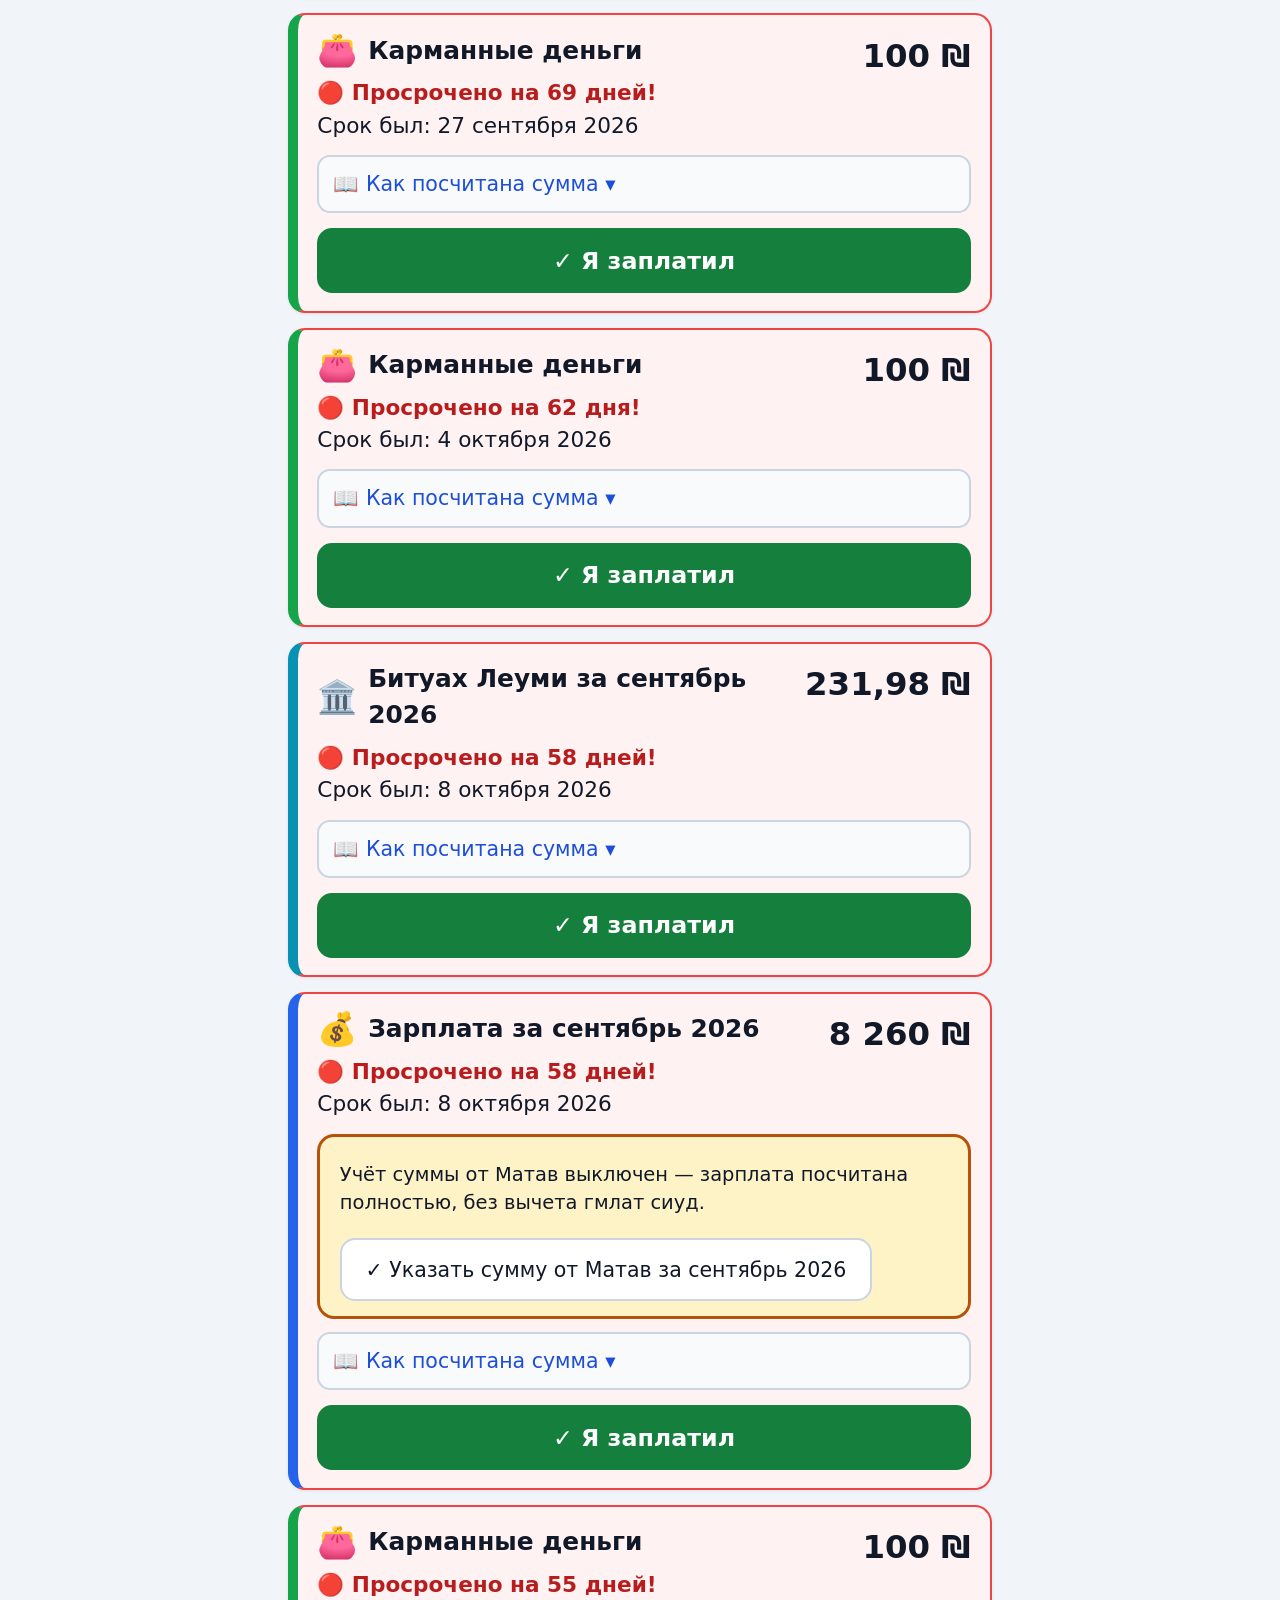
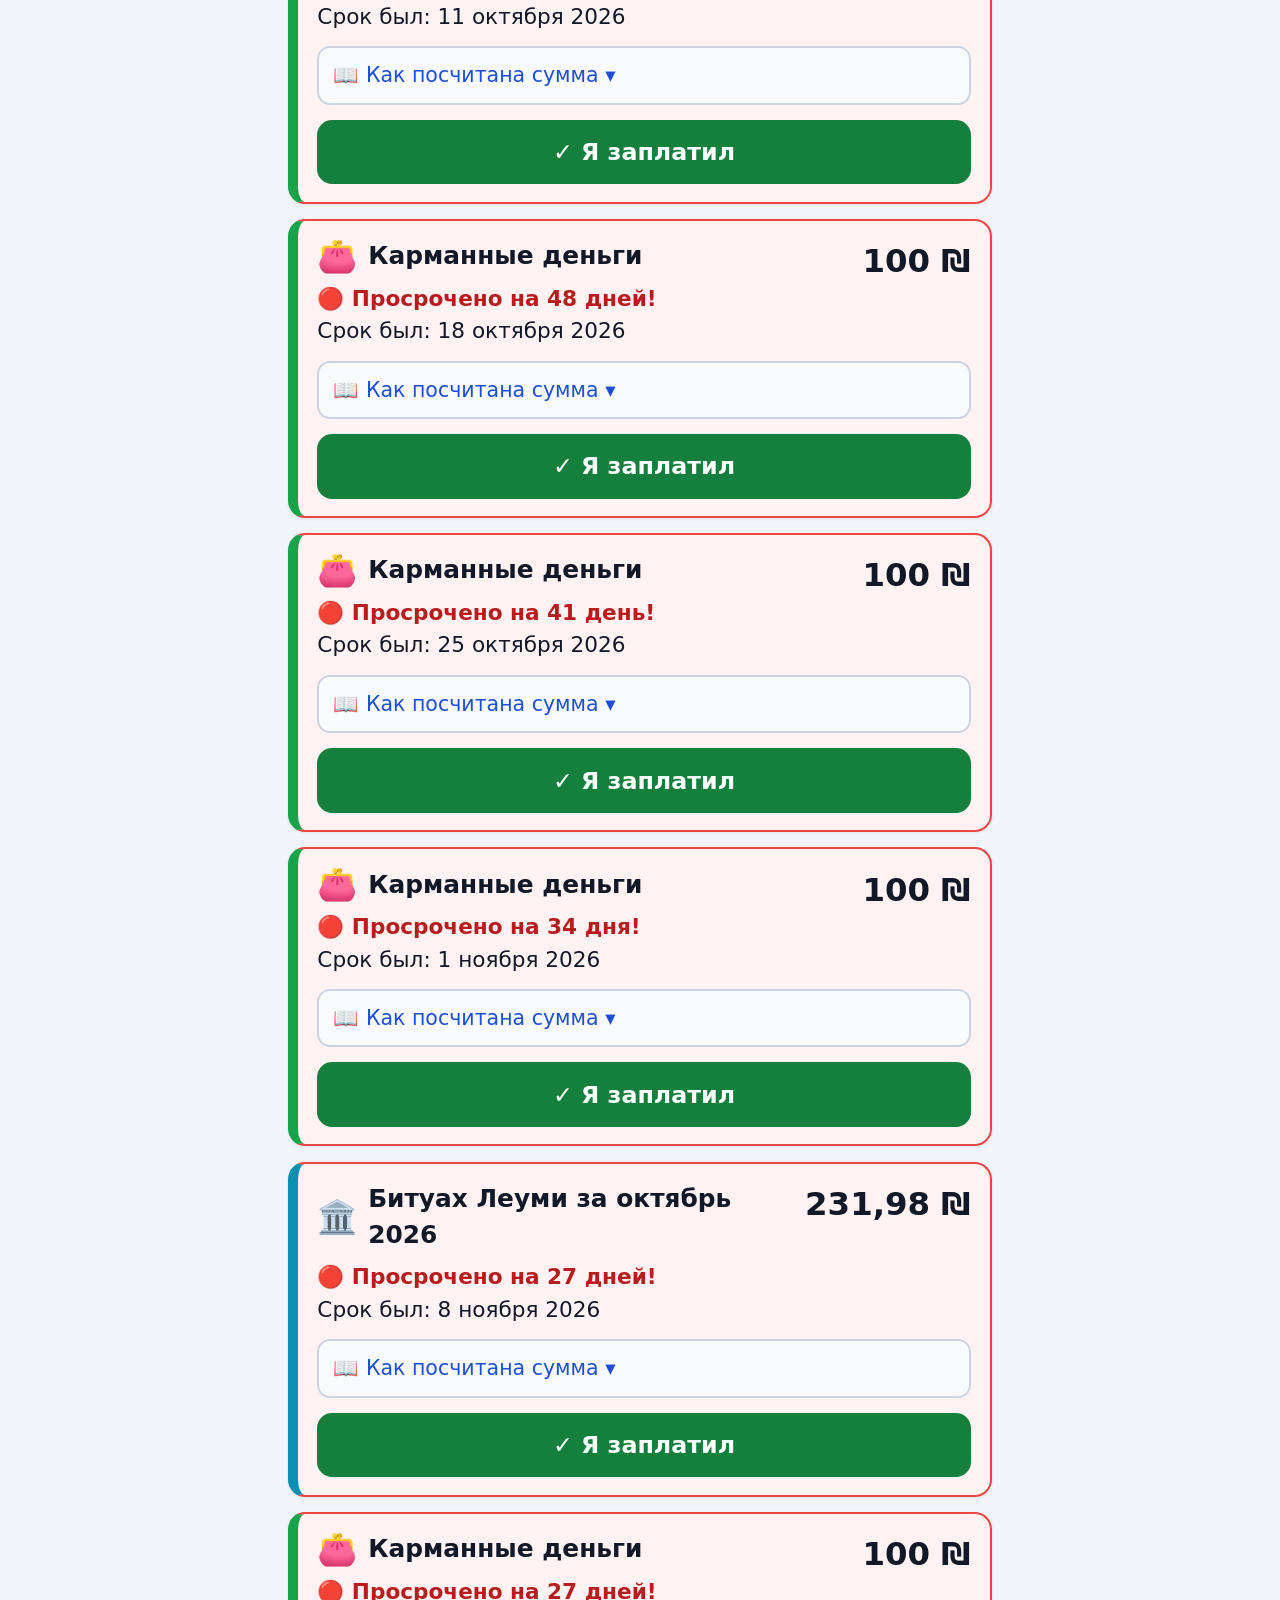
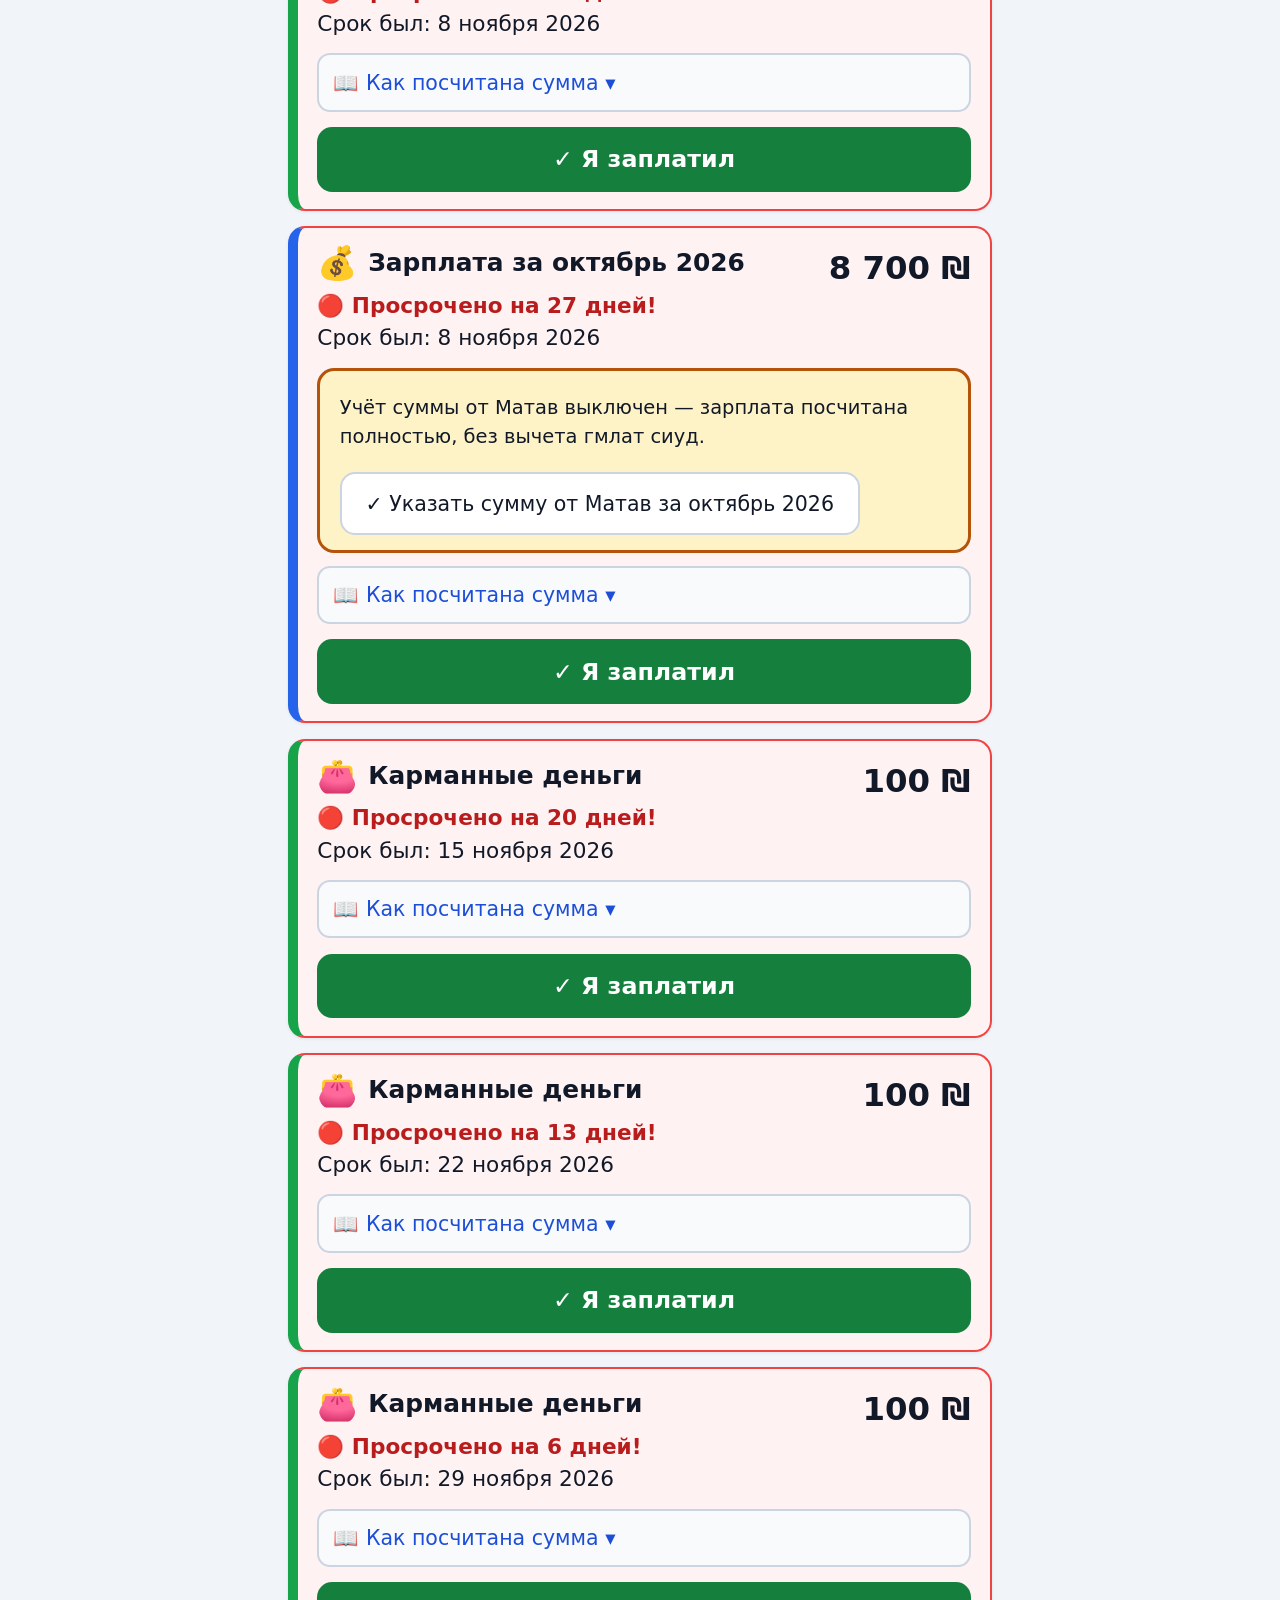
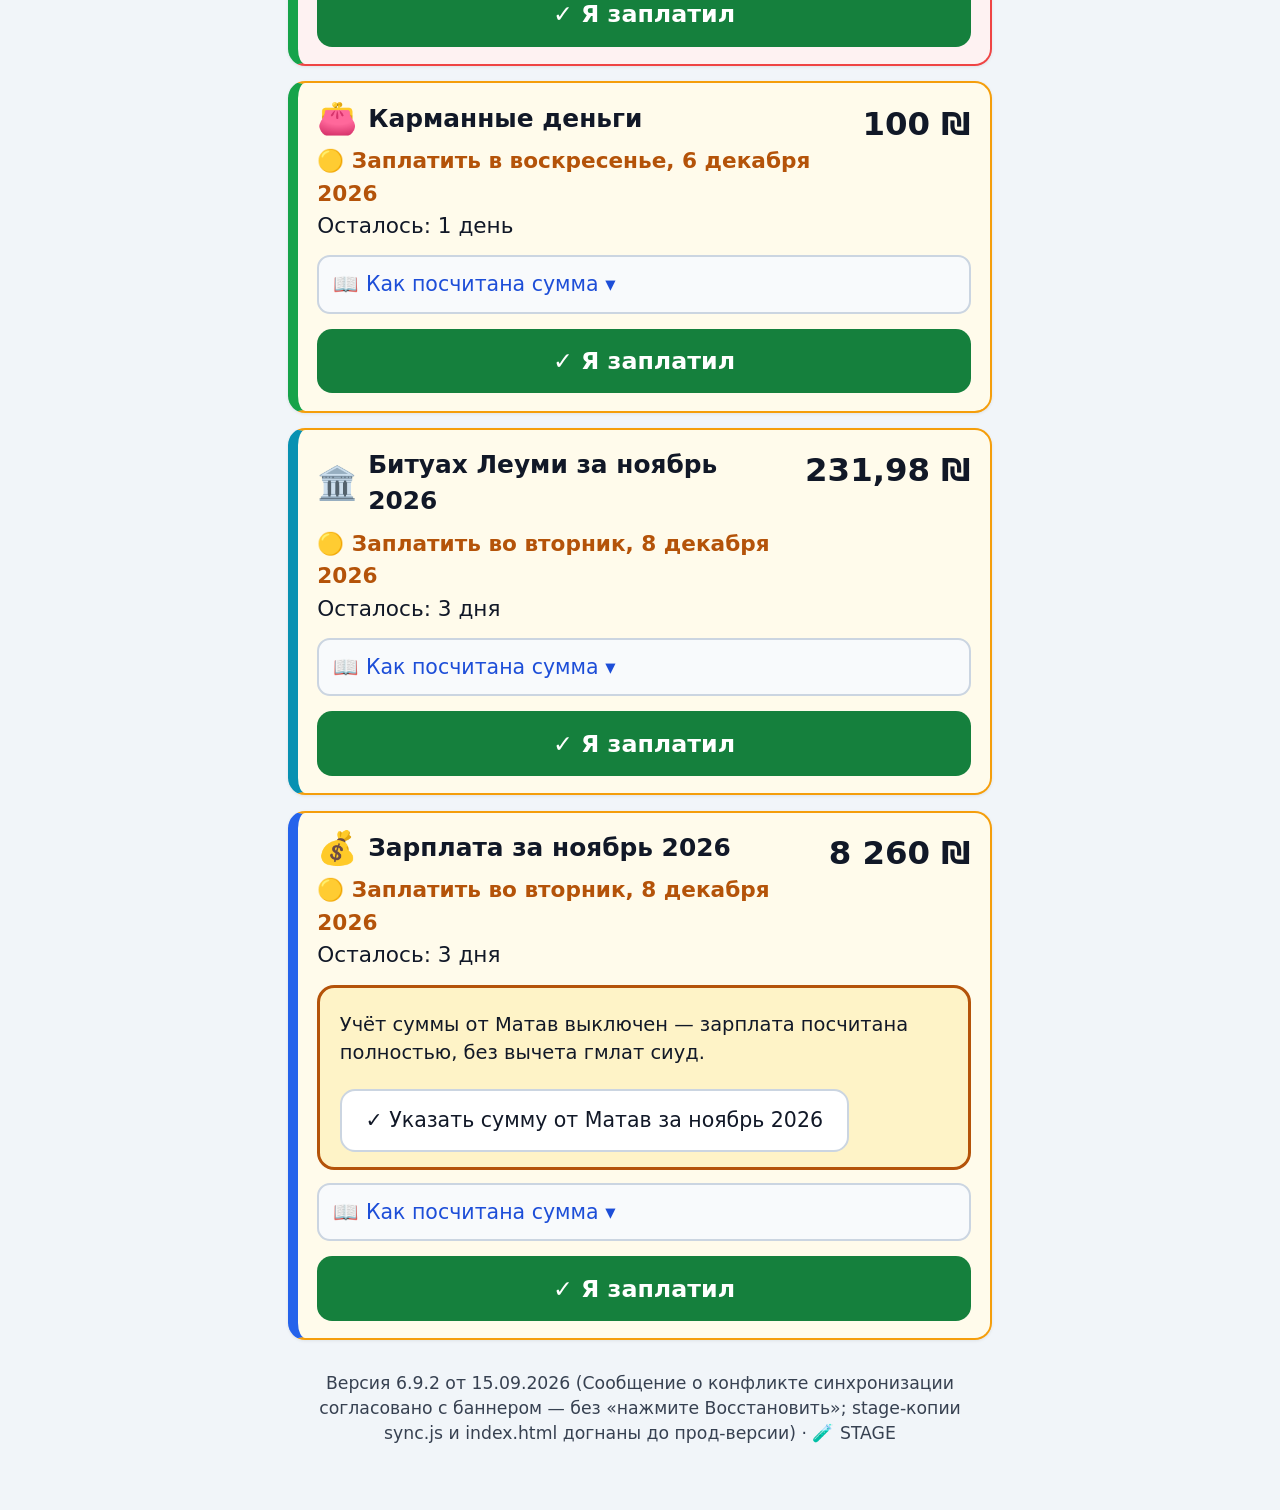
==== commit 0caec4a4: "v6.9.2: сообщение о конфликте синхронизации согласовано с баннером; stage догнан до прод-кода Текст " ====
--- a/stage/index.html
+++ b/stage/index.html
@@ -179,14 +179,13 @@
         <label for="hours-input">Матав платит, ₪/мес</label>
         <div class="stepper">
           <button type="button" id="hours-minus">−</button>
-          <input type="number" id="hours-input" min="0" step="100">
+          <input type="number" id="hours-input" min="0" step="0.01">
           <button type="button" id="hours-plus">+</button>
         </div>
       </div>
       <div class="hint" id="hours-effect"></div>
       <div class="modal-actions">
         <button class="btn btn-pay" id="hours-save">✓ Сохранить сумму</button>
-        <button class="btn btn-light" id="hours-revert" style="display:none">Матав сейчас не платит — отключить учёт</button>
         <button class="btn btn-undo modal-close">Отмена</button>
       </div>
     </div>
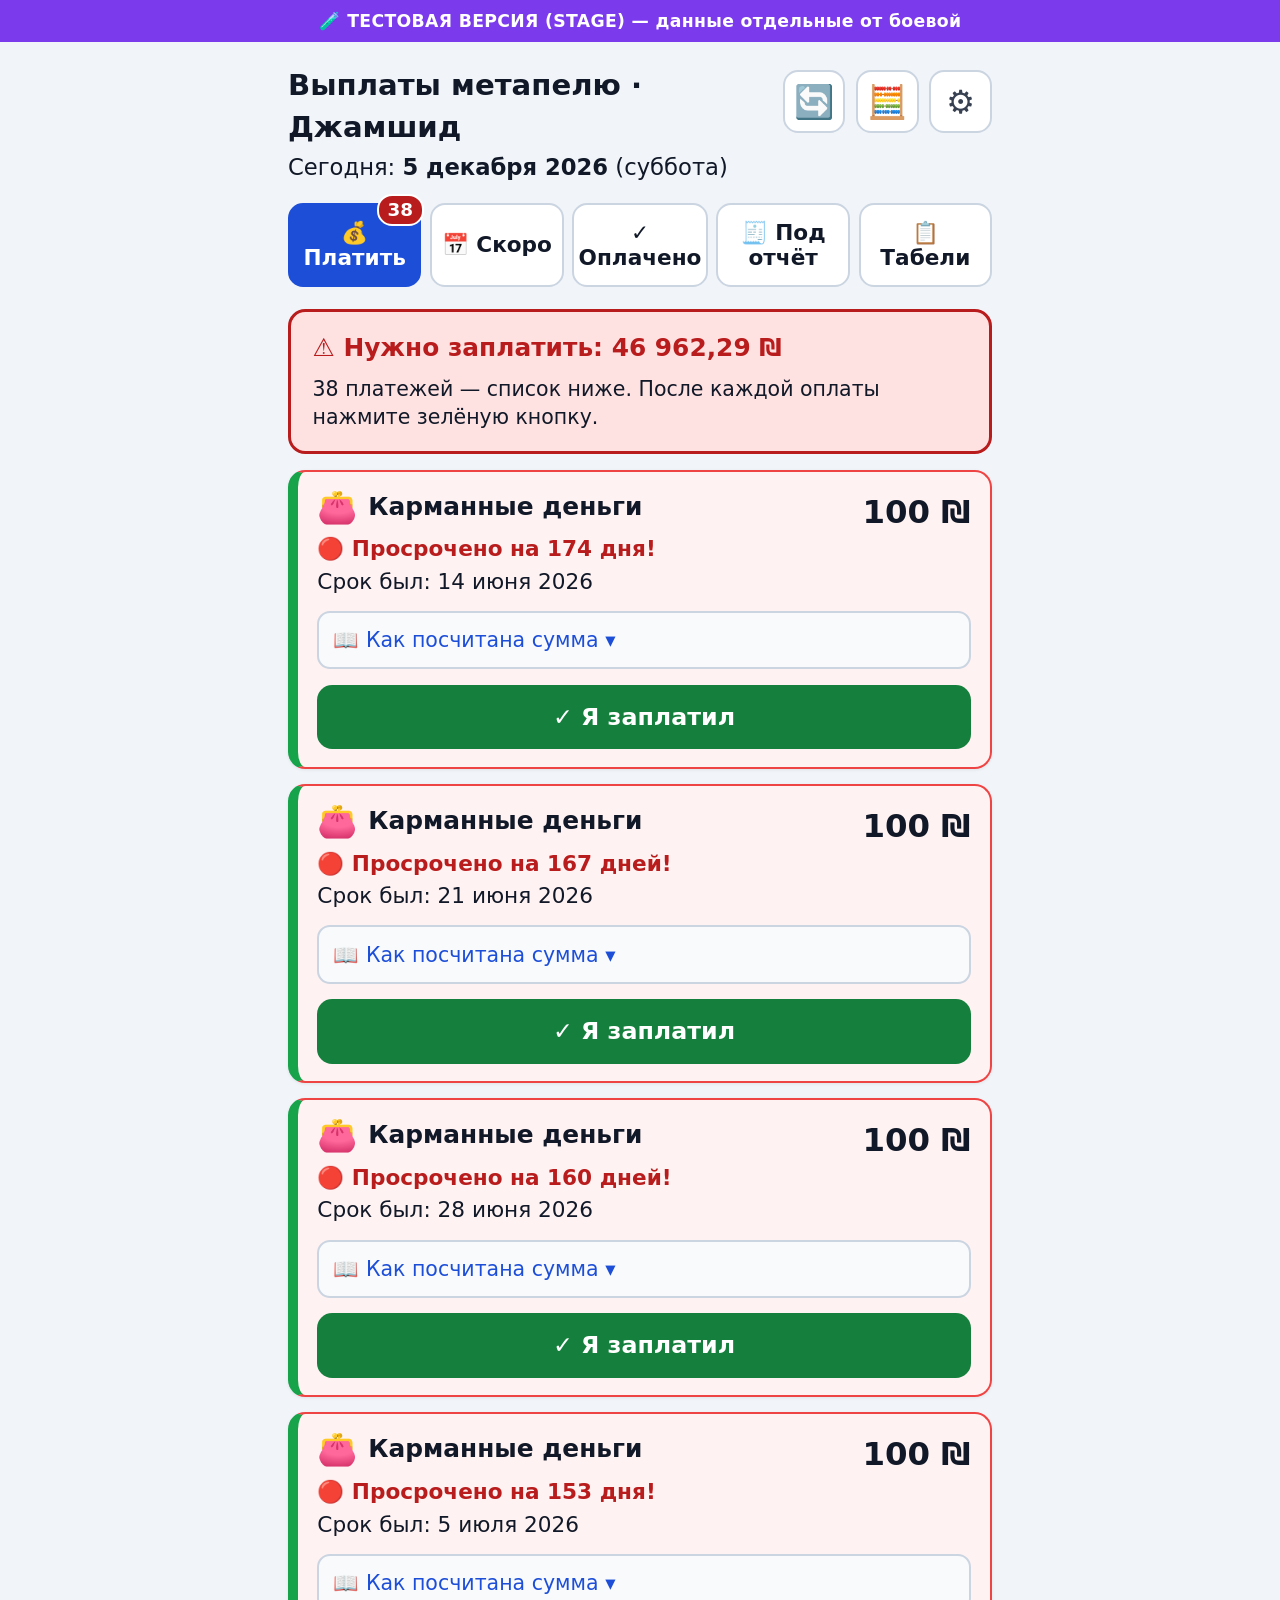
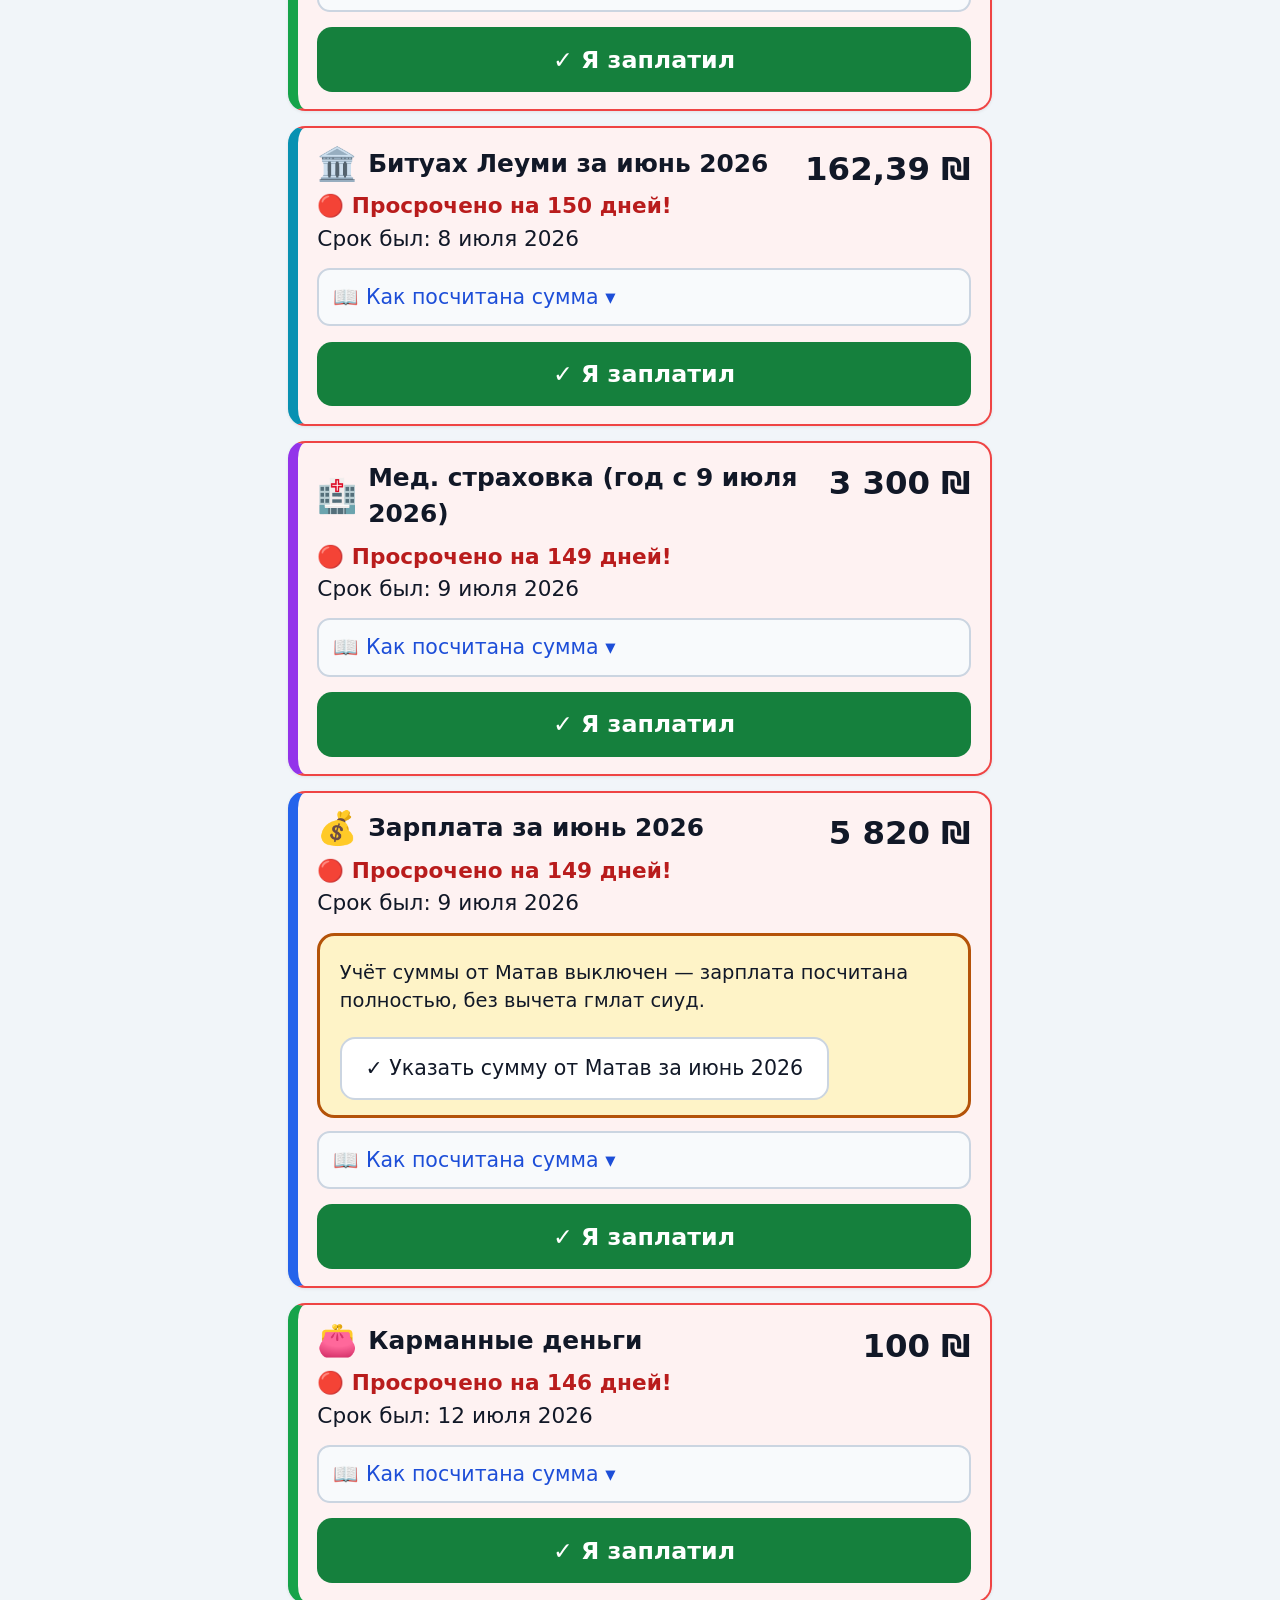
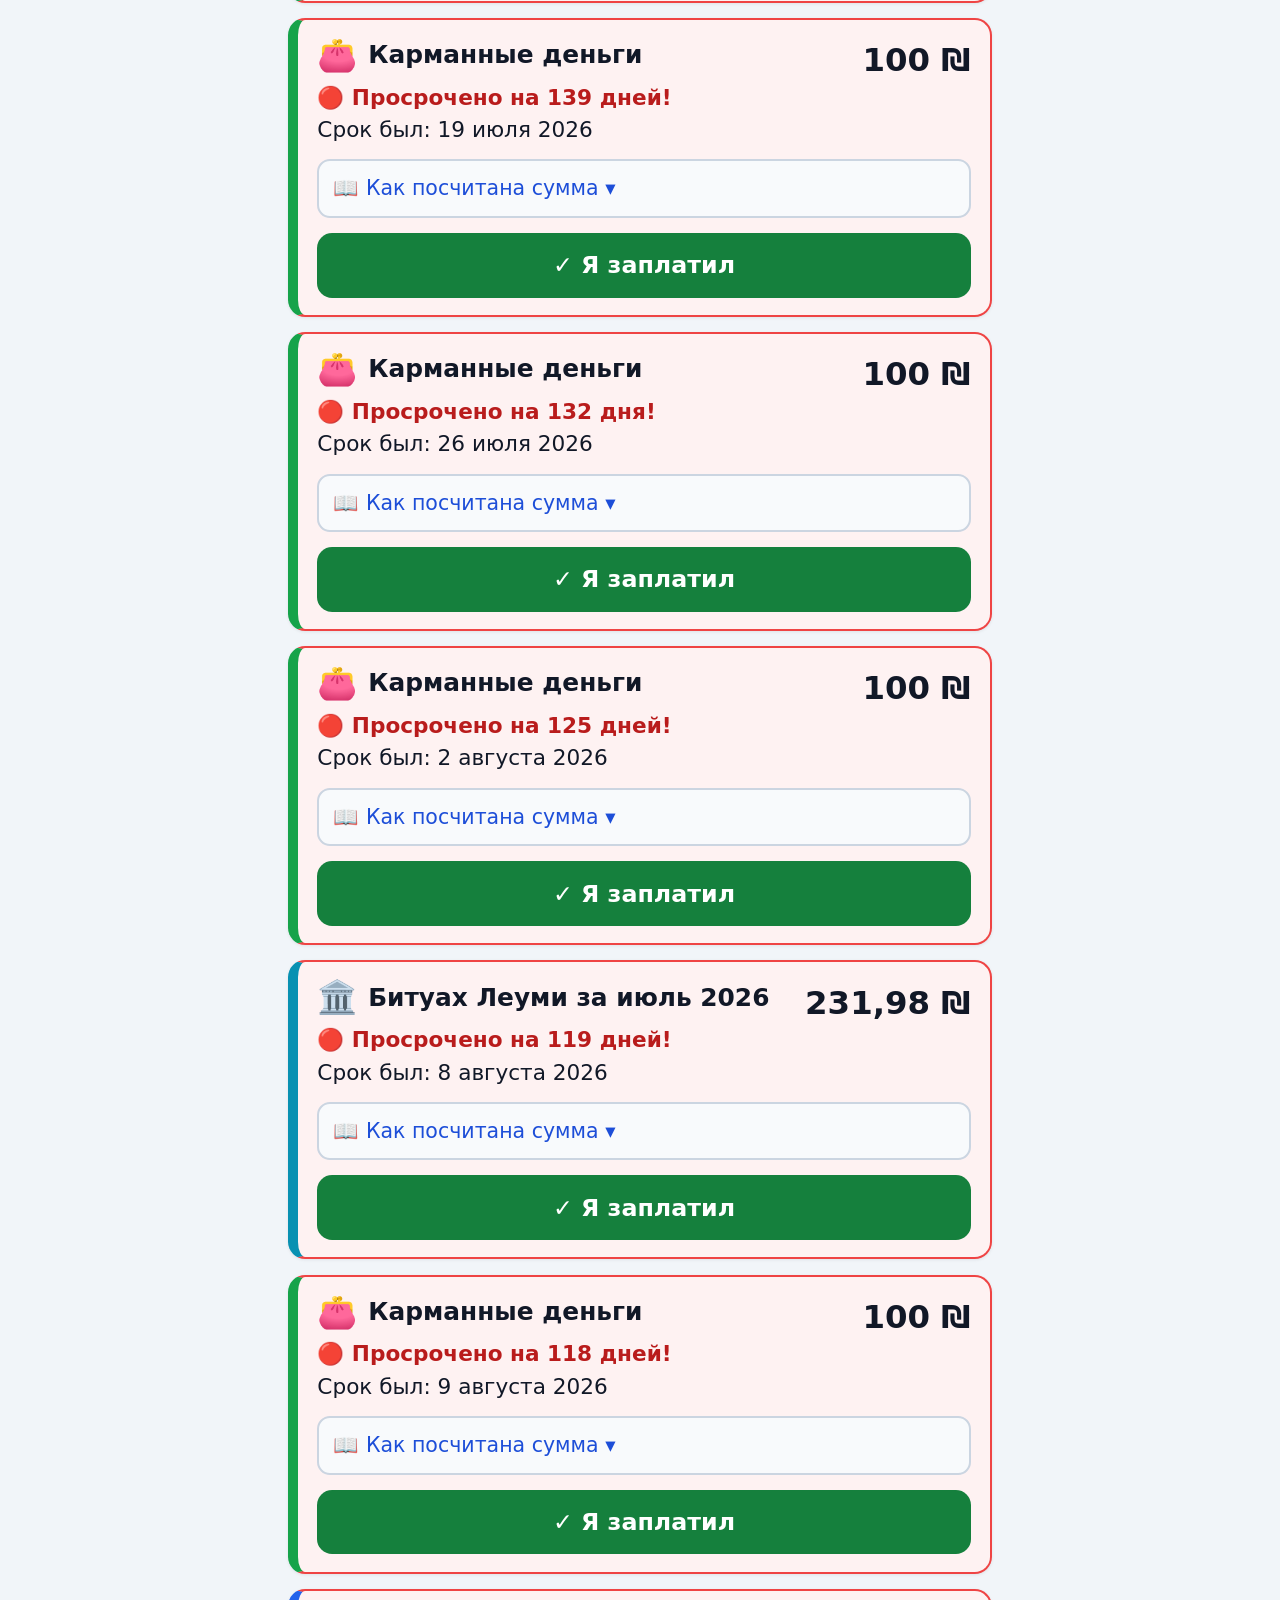
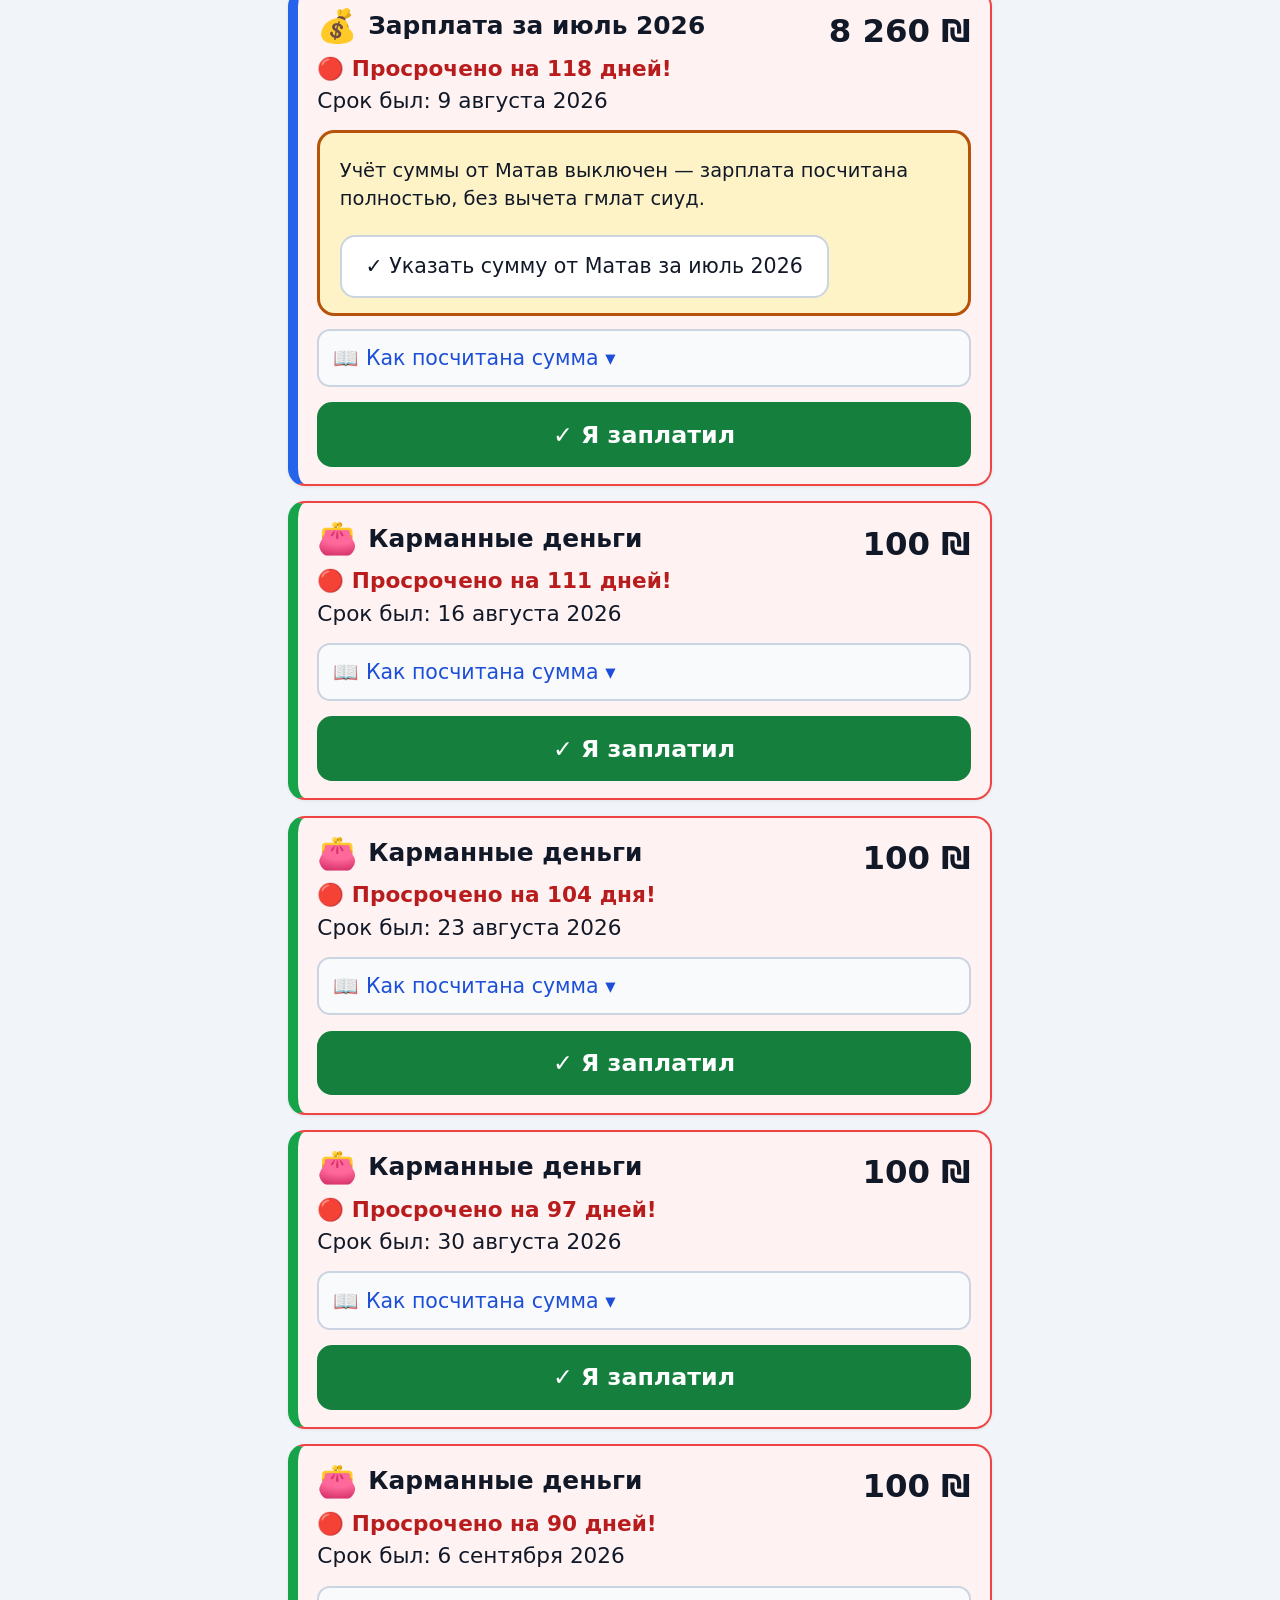
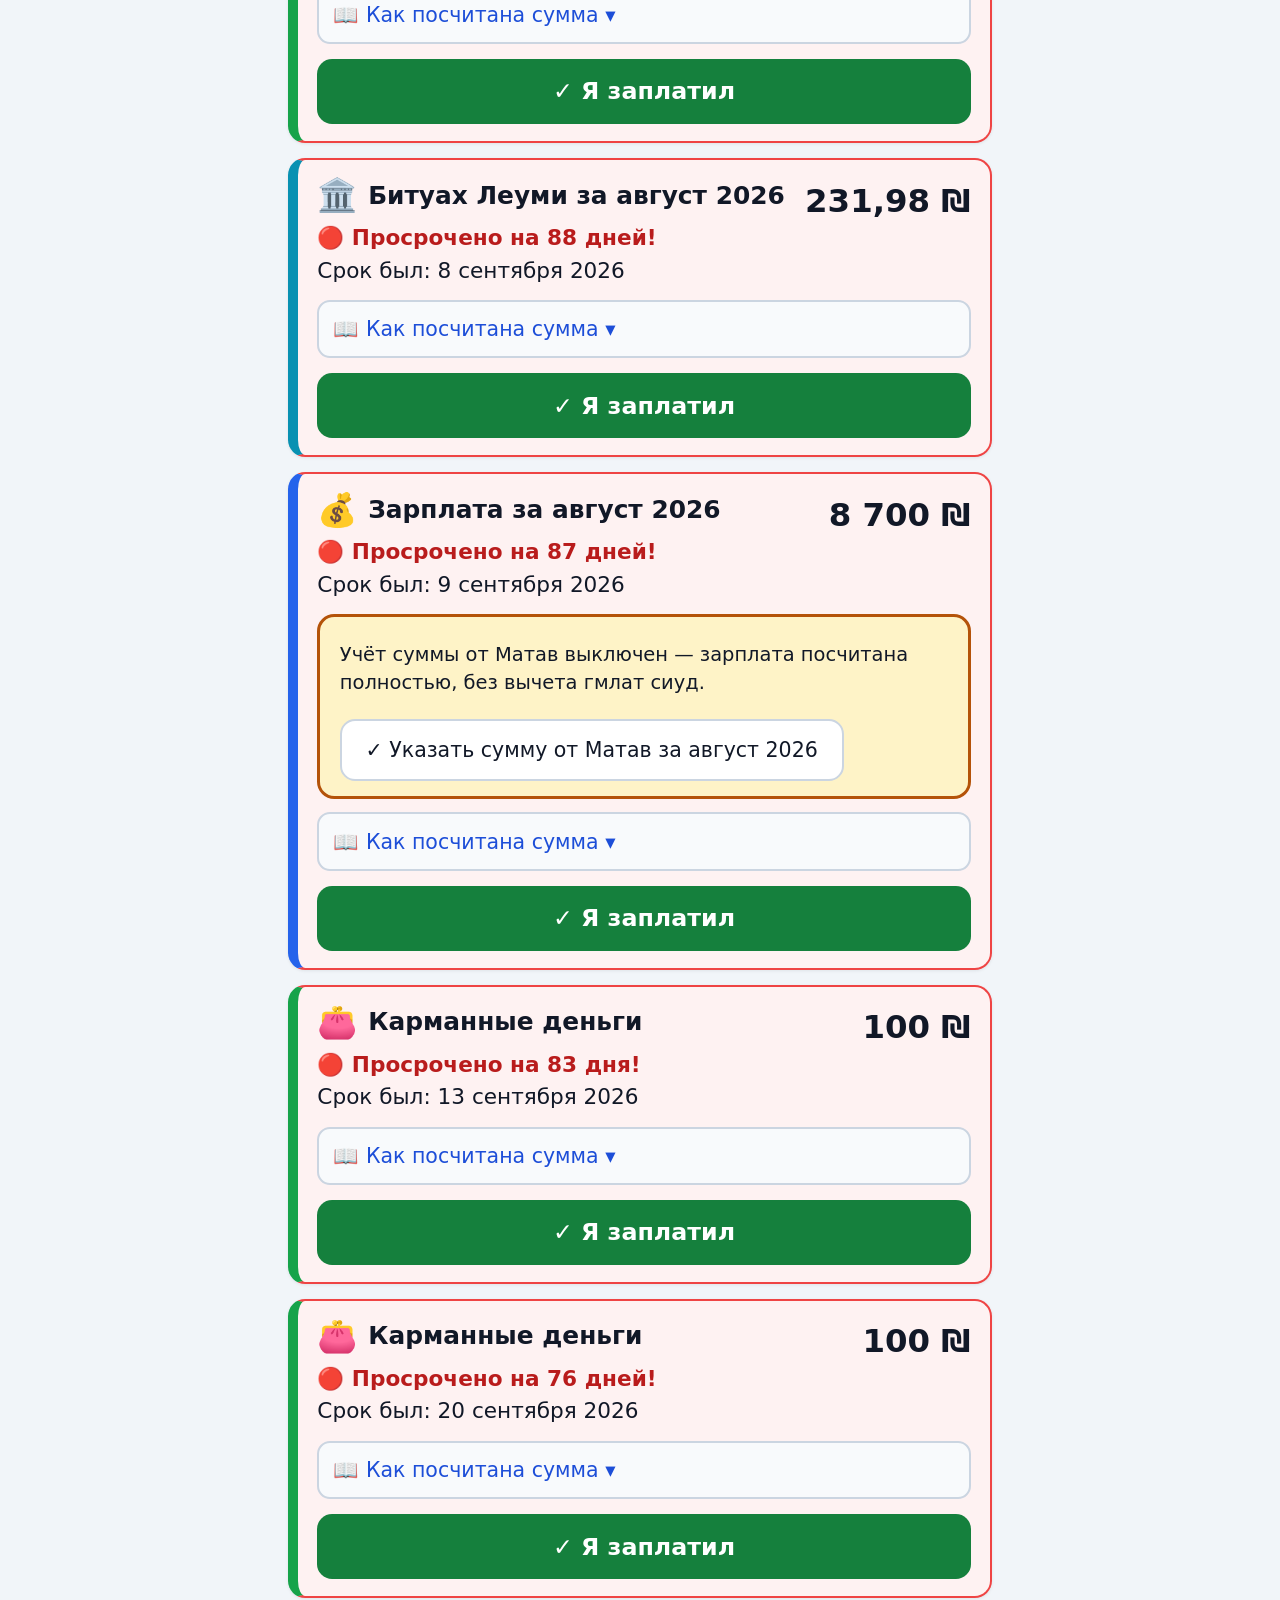
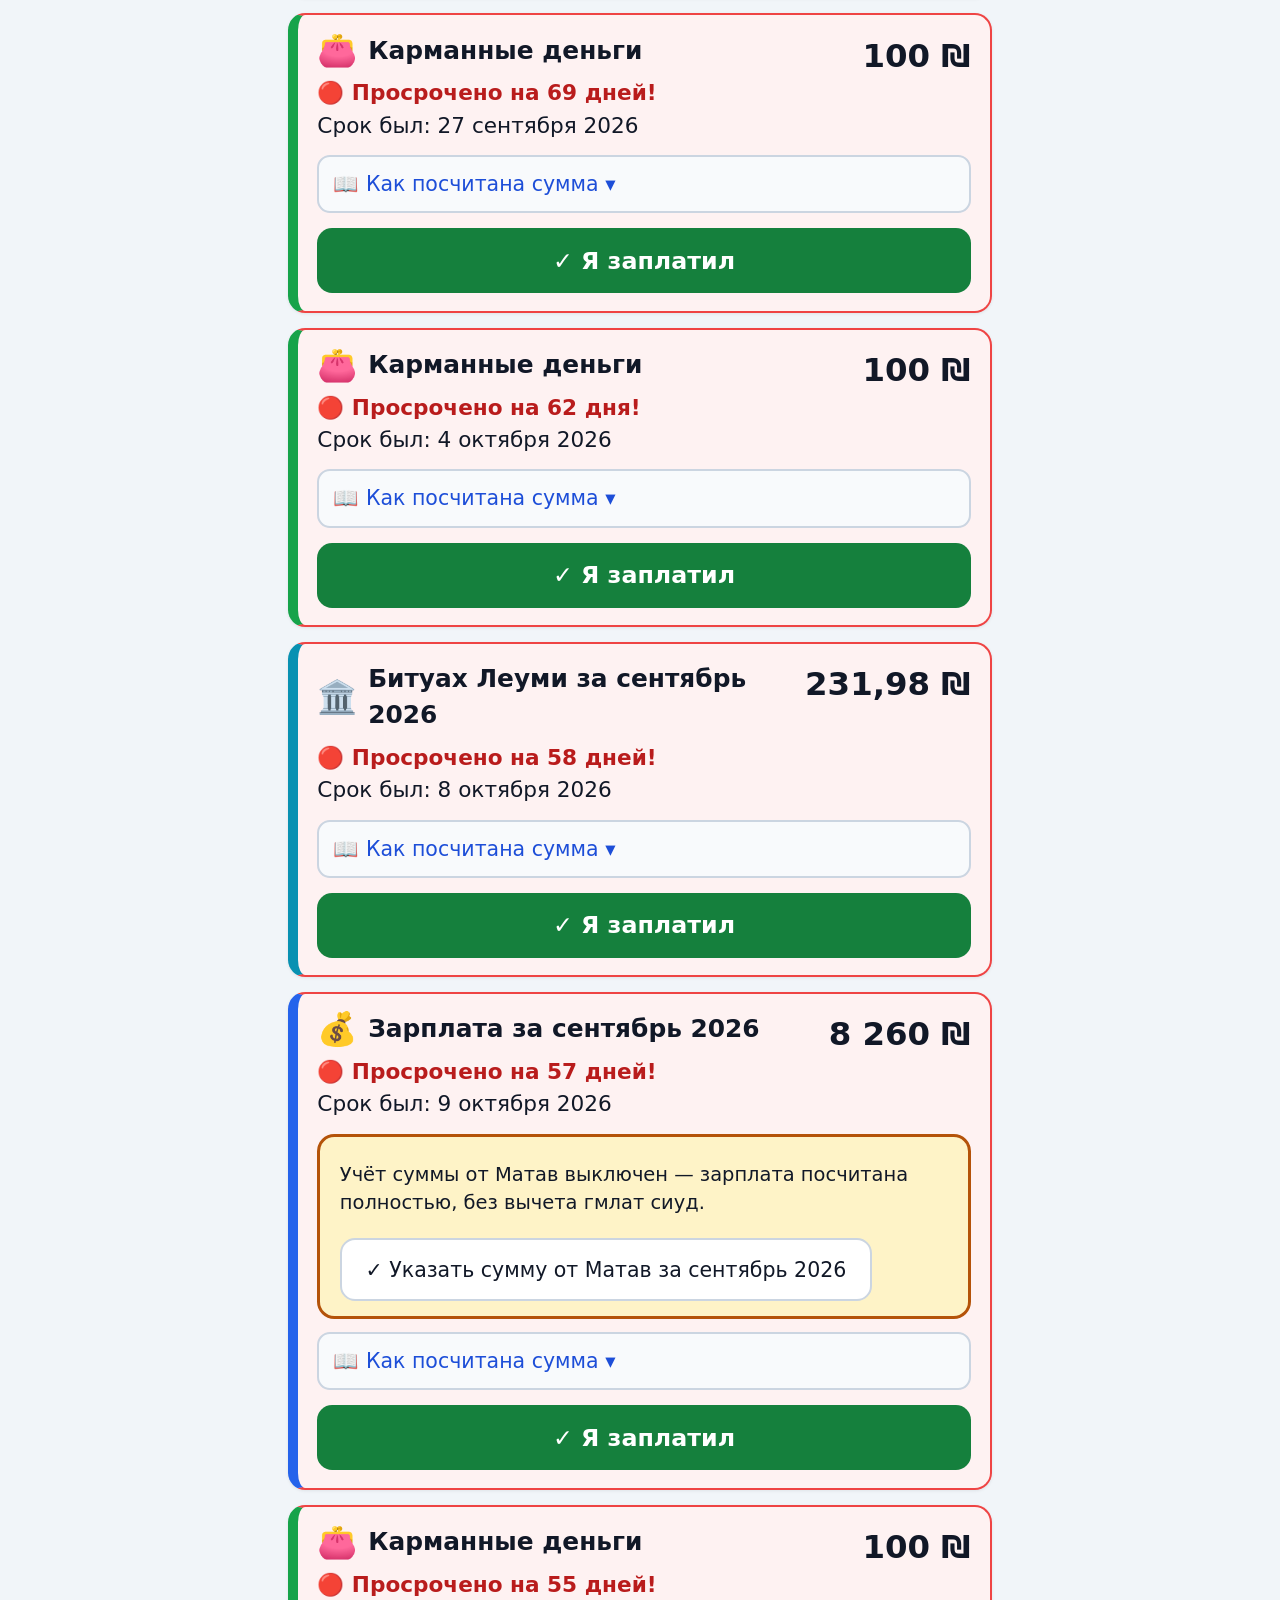
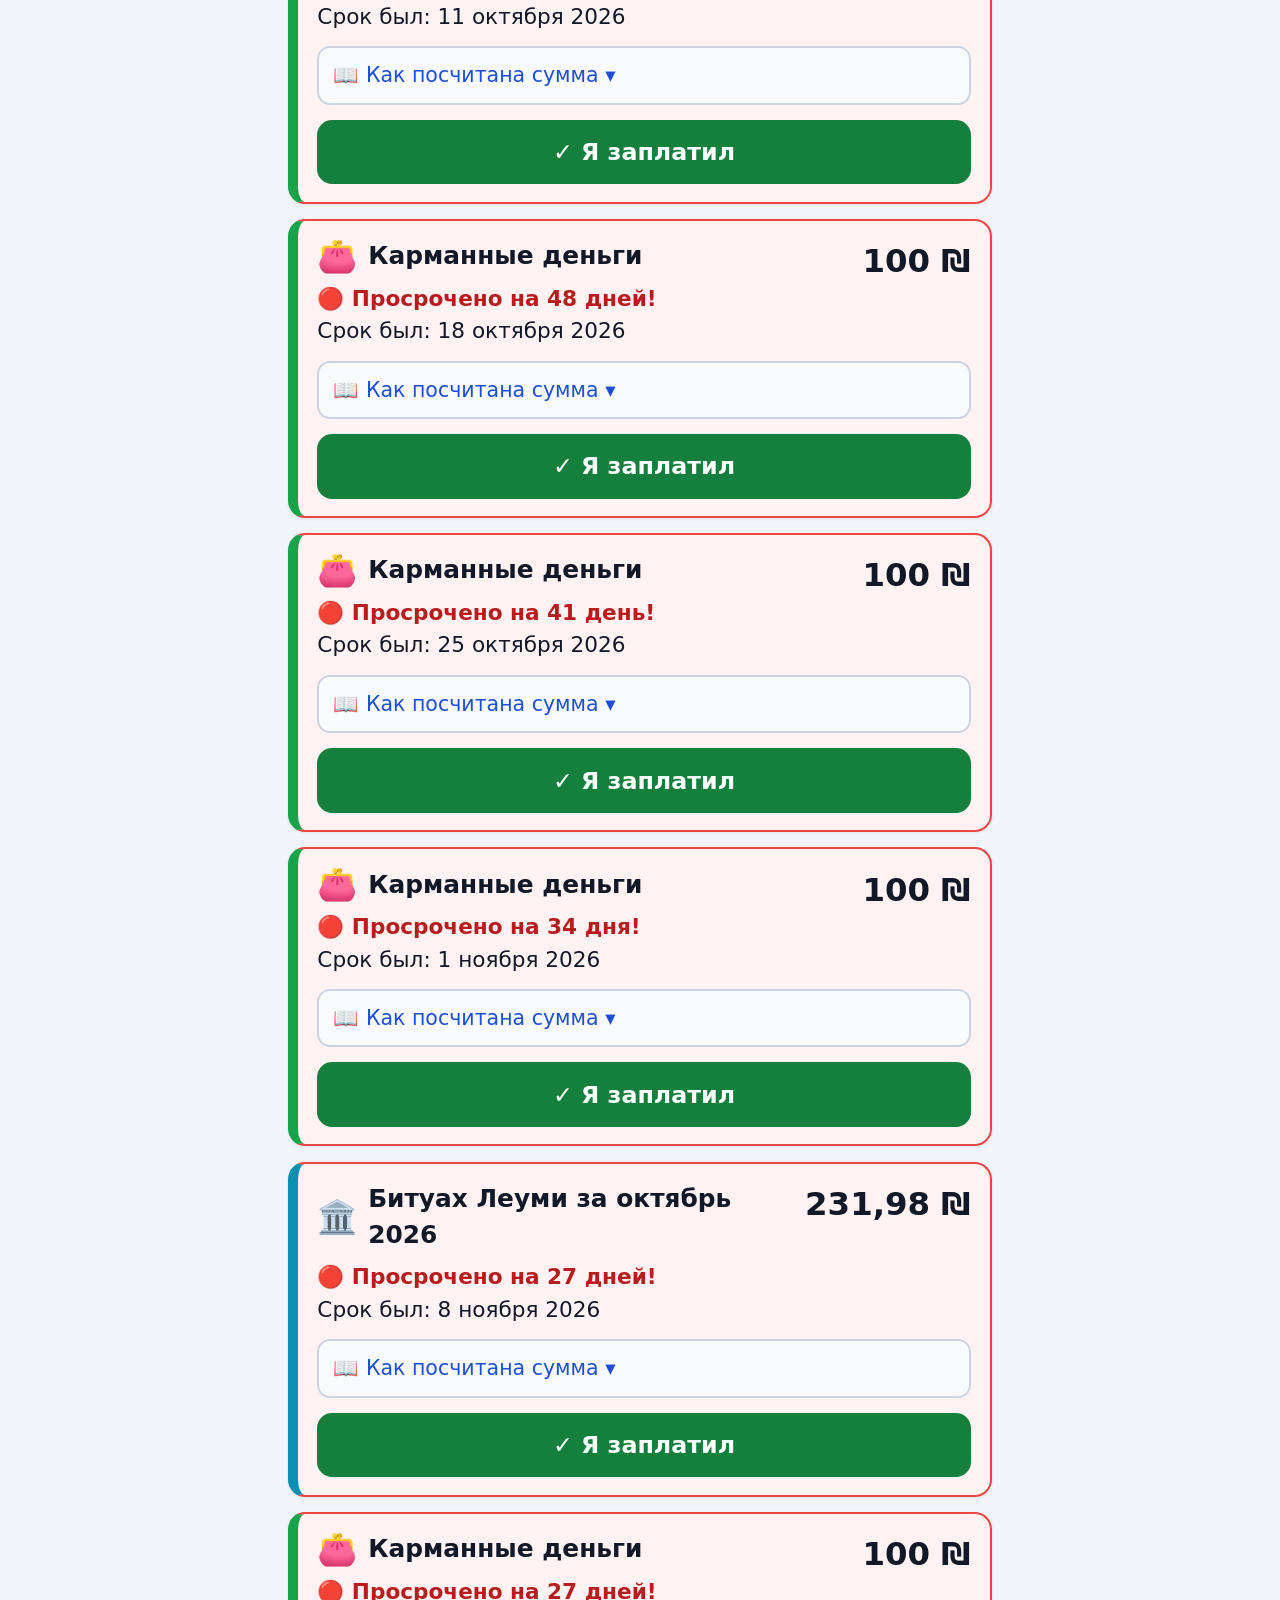
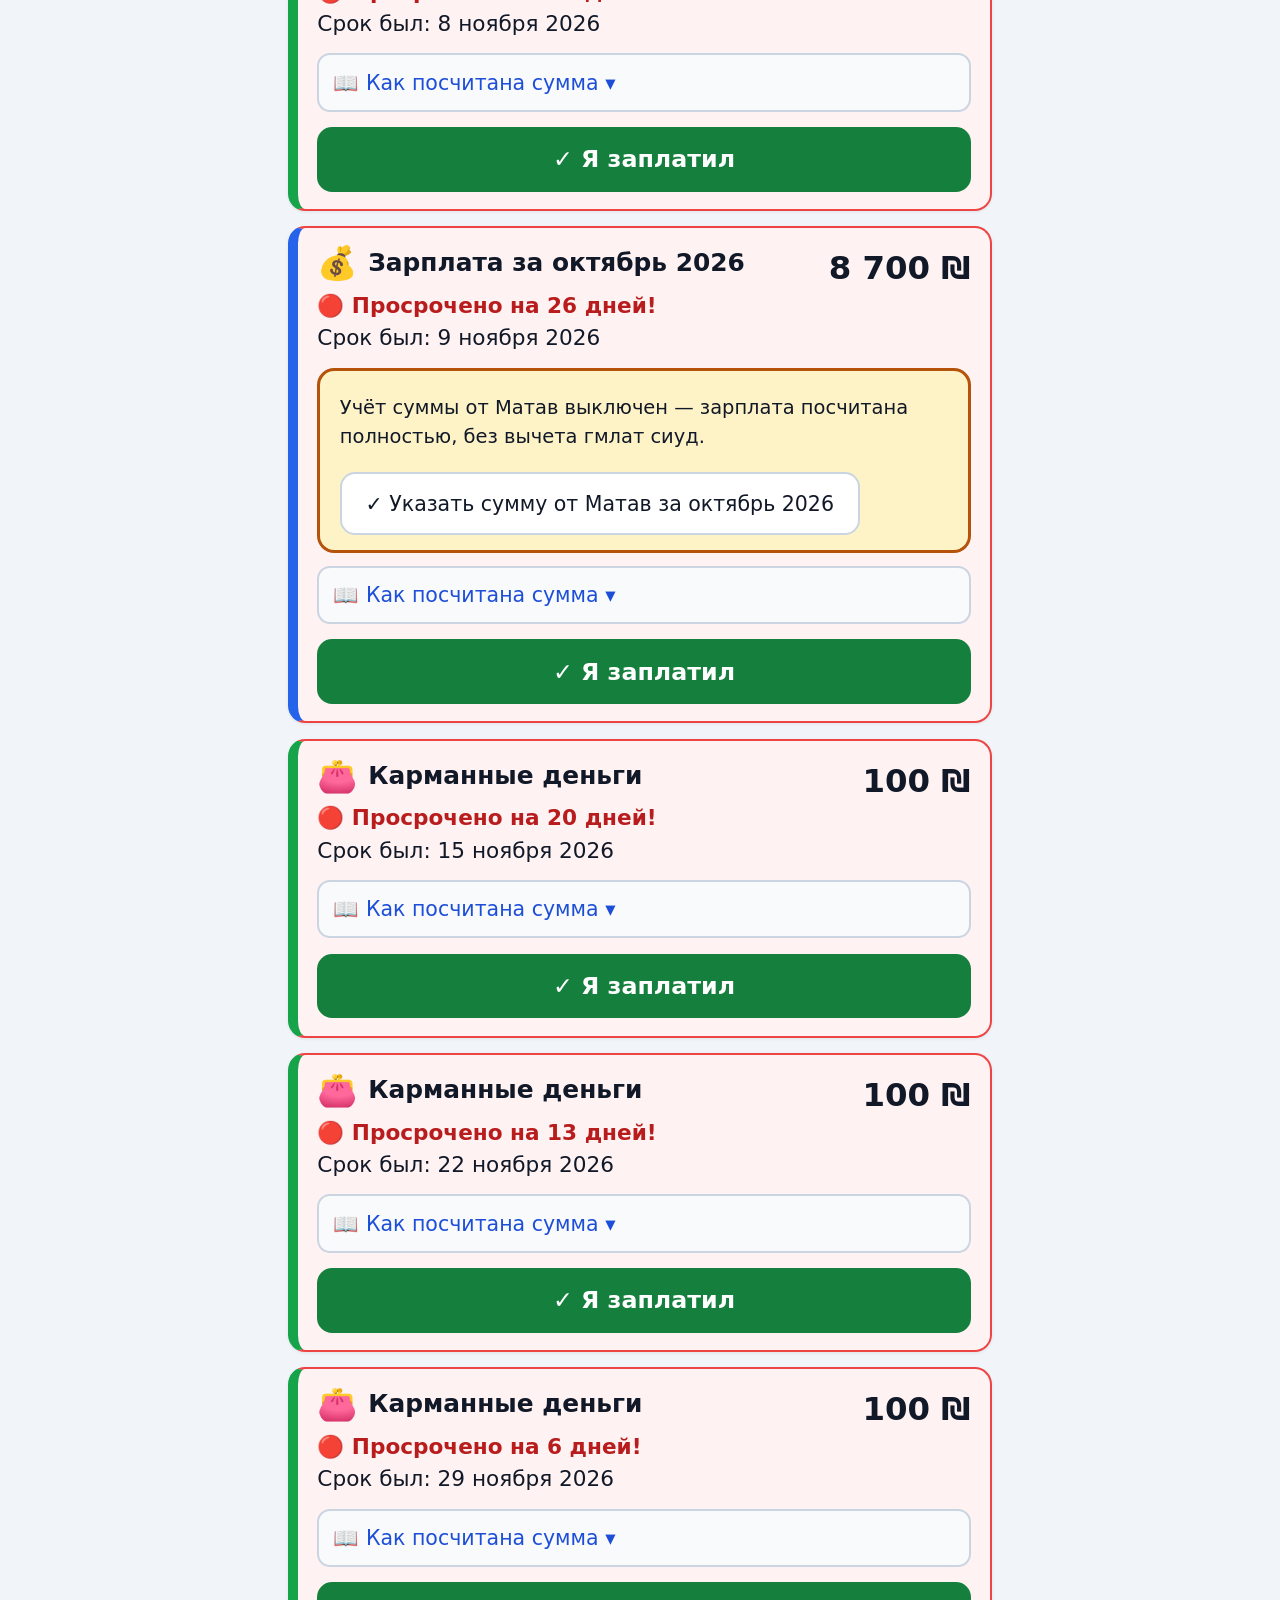
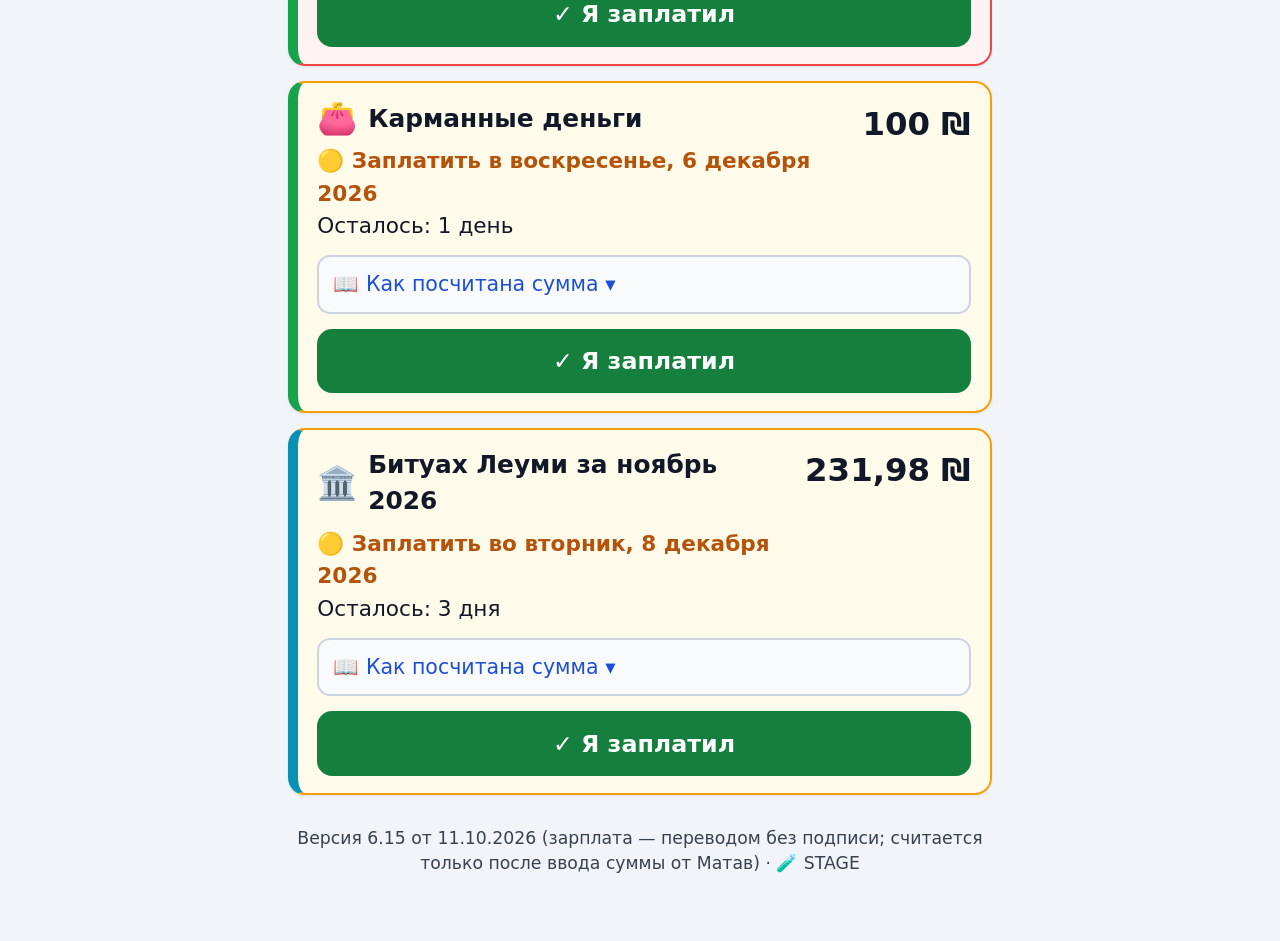
==== commit 59a63ff2: "v6.15: зарплата — переводом без подписи; считается только после ввода суммы от Матав По просьбе поль" ====
--- a/stage/index.html
+++ b/stage/index.html
@@ -53,7 +53,7 @@
           <button type="button" id="pay-sats-plus">+</button>
         </div>
       </div>
-      <div class="form-row">
+      <div class="form-row" id="pay-method-row">
         <label>Как оплачено</label>
         <div class="method-toggle">
           <button type="button" class="method-btn" id="pay-method-transfer">🏦 Перевод</button>
@@ -72,6 +72,7 @@
         </div>
       </div>
       <div class="hint" id="pay-cash-hint" style="display:none">После подтверждения метапель распишется в получении.</div>
+      <div class="hint" id="pay-transfer-hint" style="display:none">🏦 Зарплата — банковским переводом на счёт метапеля. Подпись не нужна: перевод подтверждает банк.</div>
       <div class="modal-actions">
         <button class="btn btn-pay" id="pay-confirm">✓ Да, деньги выплачены</button>
         <button class="btn btn-undo modal-close">Отмена — вернуться назад</button>
--- a/stage/css/styles.css
+++ b/stage/css/styles.css
@@ -490,7 +490,11 @@
 
 #sign-canvas {
   width: 100%;
-  height: 300px;
+  /* на невысоком экране (ноутбук 1366×768, крупный шрифт) холст ниже — чтобы кнопка
+     «Готово» была видна без прокрутки окна в каждом окне серии подписей;
+     --modal-max задаётся из JS с учётом масштаба текста (applyScale) */
+  height: 300px; /* запас для старых браузеров без clamp() */
+  height: clamp(150px, calc(var(--modal-max, 92vh) - 440px), 300px);
   border: 3px dashed var(--accent);
   border-radius: 12px;
   background: #fff;
@@ -652,7 +656,13 @@
   z-index: 100;
   max-width: 90%;
   text-align: center;
-}
+  /* сообщение не перехватывает нажатия: в серии подписей оно 2 с висит над окном
+     следующей подписи — нажатие должно доходить до окна */
+  pointer-events: none;
+}
+/* пока открыто окно (подпись, предпросмотр, вопрос), сообщение — вверху: внизу окна
+   кнопки «Готово» / «Стереть» / «Сохранить», их нельзя закрывать */
+body.modal-open #toast { top: 14px; bottom: auto; }
 
 #toast.show { display: block; }
 
@@ -725,9 +735,43 @@
 .ts-allsign input { width: 22px; height: 22px; }
 .ts-progress { font-size: 16px; color: var(--muted); }
 
+/* Невысокий экран компьютера (ноутбук 1366×768, особенно с крупным шрифтом приложения):
+   окно подписи шире, кнопки в один ряд, подсказка мельче — чтобы «Готово» была видна
+   без прокрутки в каждом окне серии подписей
+   (у Claims — до 21+5 окон). Медиазапрос считает по окну браузера: масштаб текста
+   приложения его не меняет, а высоту холста подстраивает --modal-max. */
+@media (min-width: 700px) and (max-height: 860px) {
+  #modal-sign .modal-box { max-width: 760px; padding: 14px 18px; }
+  #modal-sign h2 { font-size: 22px; margin-bottom: 4px; }
+  #modal-sign .sign-text { font-size: 18px; padding: 8px 12px; margin-bottom: 8px; line-height: 1.4; }
+  #modal-sign #sign-hint { font-size: 15px; margin-top: 4px; line-height: 1.3; }
+  #modal-sign .modal-actions { flex-direction: row; gap: 10px; margin-top: 10px; }
+  #modal-sign .modal-actions .btn { flex: 1 1 0; width: auto; min-height: 52px; padding: 10px 12px; font-size: 18px; }
+  #sign-canvas { height: clamp(140px, calc(var(--modal-max, 92vh) - 280px), 300px); }
+}
+/* совсем невысокое окно (ноутбук с масштабом Windows 125% и крупным шрифтом
+   приложения): подсказку убираем, текст мельче, холст может стать ниже — «Готово»
+   всё равно на экране; подпись в широкой невысокой рамке ставится нормально */
+@media (min-width: 700px) and (max-height: 620px) {
+  #modal-sign #sign-hint { display: none; }
+  #modal-sign .sign-text { font-size: 16px; padding: 6px 10px; line-height: 1.35; }
+  #modal-sign h2 { font-size: 20px; }
+  #sign-canvas { height: clamp(100px, calc(var(--modal-max, 92vh) - 240px), 300px); }
+  /* предпросмотр: заголовок и подсказка мельче, кнопки в ряд, бланк — в оставшейся высоте
+     (открывается прокрученным к строкам с подписями) */
+  #modal-ts-preview .modal-box { padding: 12px 16px; }
+  #modal-ts-preview h2 { font-size: 20px; margin-bottom: 2px; }
+  #modal-ts-preview .hint { font-size: 15px; margin-top: 2px; line-height: 1.3; }
+  #modal-ts-preview .modal-actions { flex-direction: row; gap: 10px; margin-top: 8px; }
+  #modal-ts-preview .modal-actions .btn { flex: 1 1 0; width: auto; min-height: 50px; padding: 10px 12px; font-size: 18px; }
+  .ts-preview-wrap { max-height: max(110px, calc(var(--modal-max, 92vh) - 200px)); margin: 4px 0; }
+}
+
 /* широкая модалка предпросмотра табеля */
 .modal-box-wide { max-width: 760px; }
-.ts-preview-wrap { max-height: 62vh; overflow: auto; border: 1px solid var(--line);
+/* высота бланка — от потолка окна (а не 62vh: vh не учитывает масштаб текста), чтобы
+   «Сохранить» оставалась на экране */
+.ts-preview-wrap { max-height: 62vh; max-height: max(200px, calc(var(--modal-max, 92vh) - 300px)); overflow: auto; border: 1px solid var(--line);
   border-radius: 10px; background: #f1f5f9; margin: 8px 0; -webkit-overflow-scrolling: touch; }
 #ts-preview-canvas { display: block; width: 100%; height: auto; }
 
